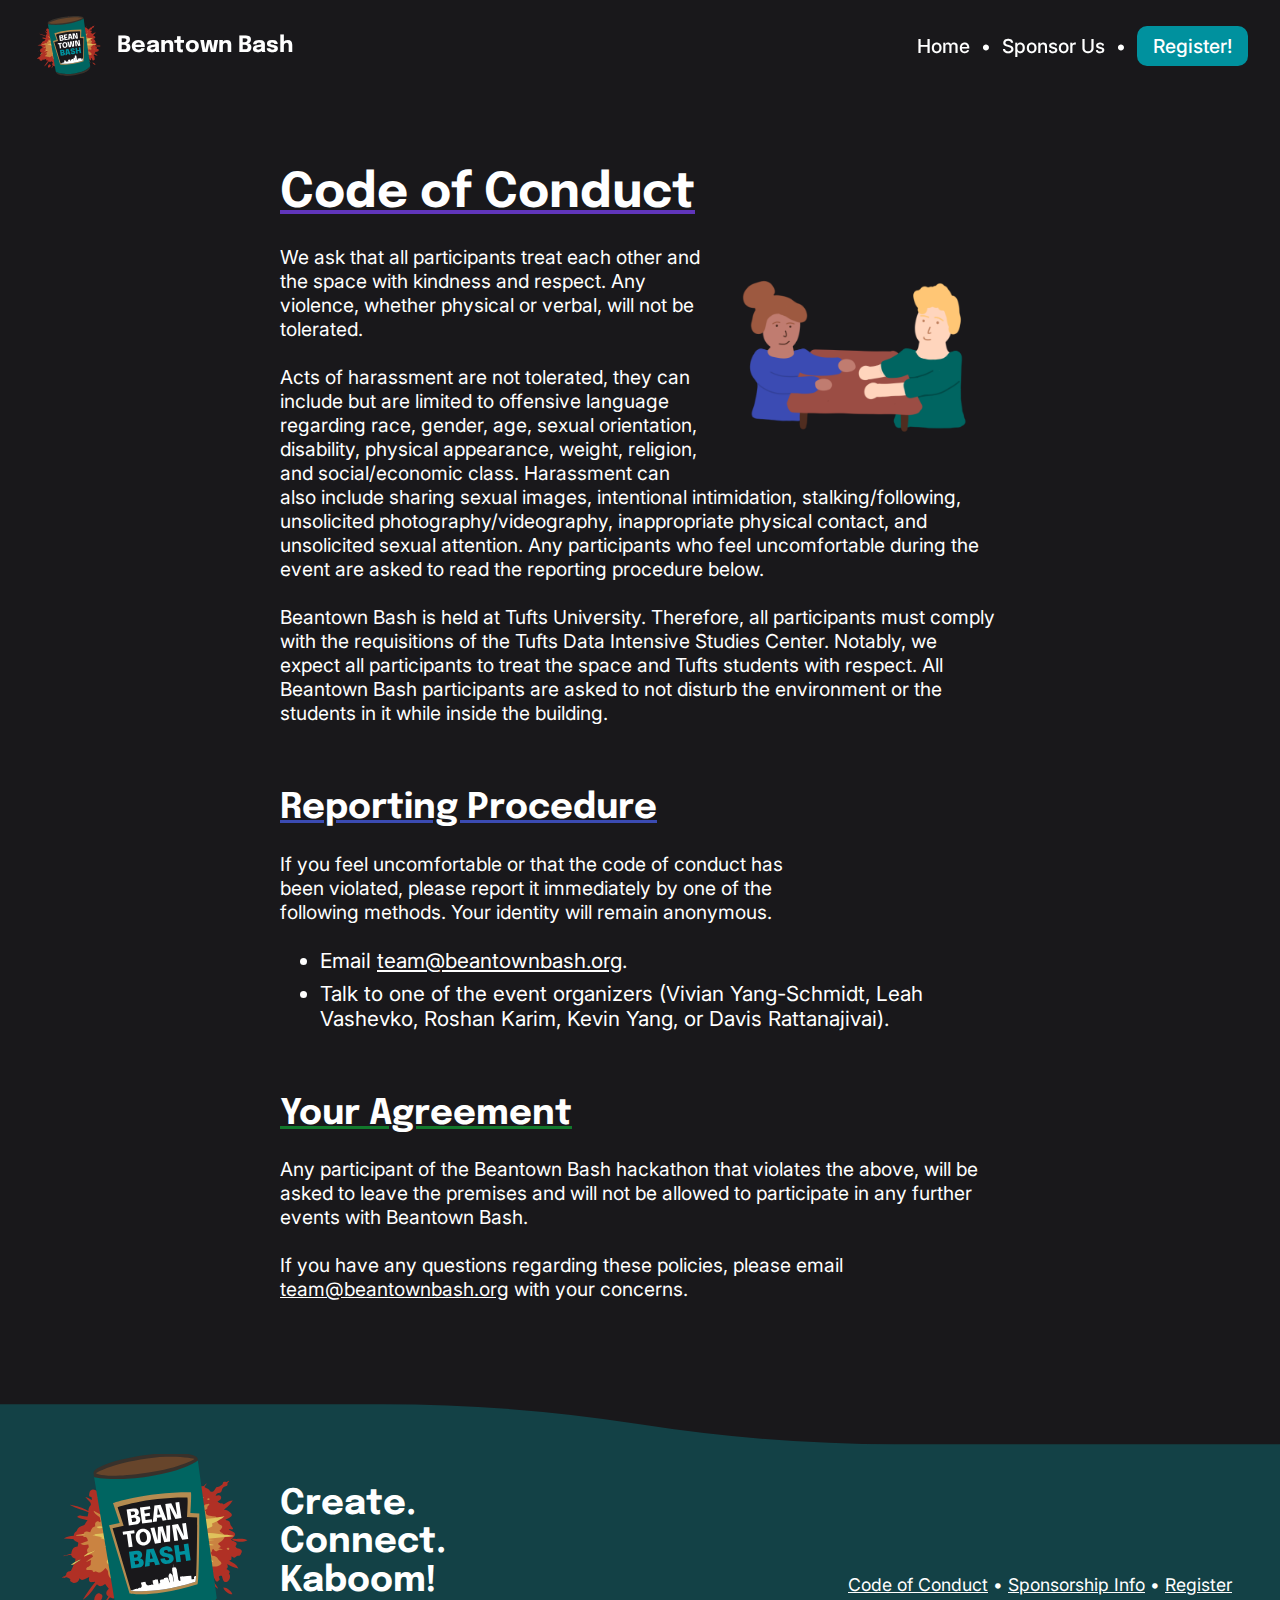
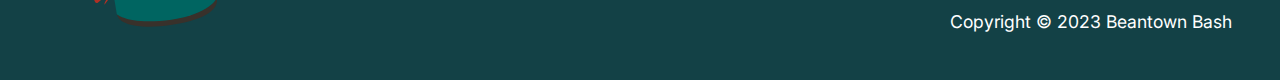
==== conduct.html @ 8956c6c1 "Add code of conduct" ====
<!DOCTYPE html>
<html lang="en">
    <head>
        <meta charset="UTF-8" />
        <meta http-equiv="X-UA-Compatible" content="IE=edge" />
        <meta name="viewport" content="width=device-width, initial-scale=1.0" />
        <title>Beantown Bash | Boston Hackathon</title>

        <link rel="preconnect" href="https://fonts.googleapis.com" />
        <link rel="preconnect" href="https://fonts.gstatic.com" crossorigin />
        <link
            href="https://fonts.googleapis.com/css2?family=Inter:wght@400;500;700&family=Roboto+Mono:wght@400;700&family=Epilogue:wght@400;700;900"
            rel="stylesheet"
        />

        <link rel="stylesheet" href="assets/styles/common.css" />

        <link
            rel="apple-touch-icon"
            sizes="180x180"
            href="favicons/apple-touch-icon.png?v=1"
        />
        <link
            rel="icon"
            type="image/png"
            sizes="32x32"
            href="favicons/favicon-32x32.png?v=1"
        />
        <link
            rel="icon"
            type="image/png"
            sizes="16x16"
            href="favicons/favicon-16x16.png?v=1"
        />
        <link rel="manifest" href="favicons/site.webmanifest?v=1" />
        <link
            rel="mask-icon"
            href="favicons/safari-pinned-tab.svg?v=1"
            color="#00919e"
        />
        <link rel="shortcut icon" href="favicons/favicon.ico?v=1" />
        <meta name="msapplication-TileColor" content="#00919e" />
        <meta
            name="msapplication-config"
            content="favicons/browserconfig.xml?v=1"
        />
        <meta name="theme-color" content="#00919e" />
    </head>
    <body>
        <svg id="svgClips" xmlns="http://www.w3.org/2000/svg" version="1.1">
            <defs>
                <symbol
                    id="rocket-can"
                    width="538"
                    height="781"
                    viewBox="0 0 538 781"
                >
                    <g class="rocket-flame">
                        <path
                            d="M63.8793 516.066L114.864 497L317.173 547.048L338.79 600.273L360 643.171L344.908 700.765L303.713 634.432L327.777 719.831V765.509L308.199 739.294L291.884 707.915L282.095 728.569V756.771L264.148 773.453L247.017 781V756.771L241.715 736.513L220.097 756.771L196.848 736.513L180.533 691.232L166.257 719.831V744.457L136.482 707.915L95.2861 736.513L87.9442 707.915L42.2617 719.831L54.906 651.909L22.6835 663.825L42.2617 600.273L8 611.394V577.632L29.6176 540.692L63.8793 516.066Z"
                            fill="#B03025"
                        />
                        <path
                            d="M62.0499 628.544L71.3729 594.418V565.797L38.1831 588.914L52.354 560.659L75.475 536.441L94.4938 519.928L125.819 504.15L302.955 549.284L338.383 642.488H326.822V667.441L293.632 621.572L302.955 676.981L306.312 714.043L282.445 686.889L271.257 690.925L266.782 722.849L261.561 730.555L235.084 673.679L226.88 716.244L206.742 680.651V709.639L198.911 658.634L201.894 628.544L185.859 667.441V638.085L176.536 673.679L163.111 667.441L157.517 690.925H143.346L138.498 673.679V654.964L114.259 683.586L100.833 654.964L94.4938 661.936L75.475 667.441L84.0521 624.141V601.757L62.0499 628.544Z"
                            fill="#CA8341"
                        />
                        <path
                            d="M106.707 553.072L140.53 508.916L276.165 541.612L313.094 620.15L309.988 632.959L287.21 595.544L282.378 617.116L276.165 608.689L287.21 667.003L254.767 623.183L244.759 664.643L235.44 635.992L232.334 605.656L212.317 655.879V623.183L204.724 578.69L189.538 608.689V587.117L169.866 617.116L160.892 632.959L151.229 608.689L127.07 635.992L106.707 608.689V553.072Z"
                            fill="#DFC25B"
                        />
                    </g>
                    <g class="rocket-can">
                        <path
                            d="M221.972 544.128C100.952 511.97 78.2094 467.128 78.2094 467.128C70.0279 503.8 138.474 540.31 212.751 559.077C368.006 598.308 369.548 538.261 369.548 538.261C369.548 538.261 331.119 573.13 221.972 544.128V544.128Z"
                            fill="#38312B"
                        />
                        <path
                            d="M477.735 134.557C480.766 117.146 417.782 85.9522 334.645 64.2732C251.246 42.5246 181.733 38.8549 176.283 55.7171L173.085 67.9777C173.085 67.9777 271.709 142.495 310.91 152.148C351.065 162.036 475.963 141.346 475.963 141.346"
                            fill="#38312B"
                        />
                        <path
                            d="M469.221 132.22C469.221 132.22 421.001 97.8987 340.202 76.829C231.051 48.3674 183.396 58.0383 183.396 58.0383C183.396 58.0383 195.201 82.1633 323.005 115.137C422.12 140.713 469.221 132.22 469.221 132.22V132.22Z"
                            fill="#67452B"
                        />
                        <path
                            d="M78.1493 467.359C78.1493 467.359 99.9937 512.857 221.014 545.018C330.16 574.024 369.7 538.661 369.7 538.661L476.152 140.637C476.152 140.637 431.61 154.574 323.429 127.479C221.031 101.828 173.411 66.746 173.411 66.746L78.1493 467.359Z"
                            fill="#006561"
                        />
                        <path
                            d="M395.459 275.54L419.535 286.926C419.535 286.926 338.416 478.969 332.991 478.479C195.08 466.012 136.839 425.412 136.839 425.412L158.968 215.501L190.777 221.046L195.229 159.345C195.229 159.345 293.243 164.959 420.528 219.096C423.024 220.159 395.459 275.54 395.459 275.54V275.54Z"
                            fill="#B58C51"
                        />
                        <path
                            d="M381.905 282.105L408.996 295.274C408.996 295.274 335.026 469.642 330.152 469.242C206.352 458.808 143.906 419.398 143.906 419.398L165.238 227.58L198.457 233.335L202.955 176.228C202.955 176.228 290.965 180.637 404.877 229.69C407.113 230.652 381.905 282.105 381.905 282.105V282.105Z"
                            fill="#19181B"
                        />
                        <path
                            d="M219.808 266.331L203.877 262.123L210.054 258.208L198.684 301.257L187.498 298.302L198.868 255.254L202.369 261.725L186.406 257.509L188.647 249.025L222.049 257.847L219.808 266.331ZM232.869 311.126C229.936 310.352 227.296 309.105 224.949 307.387C222.628 305.654 220.741 303.508 219.287 300.951C217.834 298.393 216.924 295.475 216.557 292.196C216.217 288.901 216.562 285.306 217.591 281.41C218.62 277.513 220.093 274.227 222.01 271.551C223.927 268.875 226.136 266.792 228.636 265.301C231.157 263.816 233.852 262.903 236.721 262.562C239.61 262.227 242.543 262.453 245.517 263.239C248.492 264.024 251.142 265.273 253.469 266.986C255.816 268.704 257.72 270.831 259.178 273.368C260.637 275.905 261.529 278.807 261.854 282.075C262.199 285.348 261.857 288.933 260.828 292.83C259.799 296.726 258.313 300.02 256.37 302.711C254.453 305.387 252.22 307.475 249.673 308.976C247.146 310.483 244.435 311.414 241.54 311.769C238.671 312.11 235.781 311.895 232.869 311.126ZM235.201 302.297C236.961 302.761 238.74 302.727 240.539 302.194C242.344 301.64 244.021 300.38 245.571 298.414C247.143 296.453 248.426 293.588 249.422 289.817C250.423 286.025 250.72 282.91 250.31 280.471C249.907 278.012 249.052 276.116 247.745 274.785C246.444 273.433 244.924 272.527 243.185 272.068C241.446 271.609 239.667 271.643 237.847 272.171C236.053 272.683 234.374 273.909 232.808 275.849C231.269 277.773 229.999 280.631 228.997 284.422C227.996 288.214 227.684 291.347 228.061 293.822C228.464 296.282 229.314 298.198 230.61 299.571C231.932 300.929 233.462 301.837 235.201 302.297ZM263.494 318.375L269.137 270.284L280.669 273.33L273.429 318.814L271.883 318.305L290.724 275.986L304.55 279.637L300.006 325.733L298.41 325.412L314.574 282.285L326.106 285.331L307.266 329.936L290.109 325.404L295.097 285.141L296.228 285.439L280.682 322.915L263.494 318.375ZM330.375 336.04L319.44 333.152L331.682 286.804L348.933 291.36L351.826 337.806L349.667 337.706L361.062 294.563L371.966 297.443L359.724 343.791L342.347 339.202L339.413 292.913L341.729 293.054L330.375 336.04Z"
                            fill="white"
                        />
                        <path
                            d="M244.559 197.348C247.911 198.233 250.52 199.426 252.387 200.928C254.254 202.429 255.455 204.159 255.992 206.115C256.549 208.078 256.535 210.169 255.948 212.39C255.356 214.631 254.407 216.442 253.101 217.823C251.801 219.183 250.361 220.136 248.783 220.683C247.231 221.214 245.749 221.349 244.339 221.089C245.732 221.501 247.098 222.266 248.44 223.382C249.781 224.498 250.778 225.983 251.431 227.836C252.085 229.689 252.063 231.936 251.366 234.575C250.718 237.026 249.637 239.127 248.121 240.878C246.611 242.608 244.556 243.769 241.958 244.36C239.385 244.935 236.162 244.711 232.286 243.688L213.024 238.6L225.266 192.252L244.559 197.348ZM230.306 216.441L227.426 212.453L236.57 214.869C238.749 215.444 240.468 215.383 241.728 214.685C243.009 213.992 243.851 212.881 244.255 211.352C244.526 210.326 244.533 209.409 244.276 208.601C244.04 207.799 243.518 207.101 242.711 206.507C241.905 205.913 240.81 205.433 239.427 205.068L228.65 202.222L235.078 198.373L230.306 216.441ZM232.336 234.591C234.472 235.155 236.197 235.073 237.51 234.344C238.823 233.615 239.69 232.455 240.11 230.863C240.332 230.025 240.387 229.222 240.276 228.453C240.187 227.69 239.925 226.982 239.493 226.33C239.081 225.683 238.502 225.116 237.757 224.628C237.012 224.14 236.116 223.757 235.069 223.481L225.202 220.875L229.675 218.829L224.587 238.091L220.898 231.57L232.336 234.591ZM267.729 212.543L274.158 208.695L269.236 227.328L267.536 223.585L284.409 228.042L282.169 236.526L265.295 232.069L268.614 229.685L263.659 248.444L259.969 241.923L282.876 247.974L280.635 256.458L251.507 248.764L263.748 202.416L292.877 210.11L290.636 218.594L267.729 212.543ZM282.391 256.921L305.796 213.488L323.581 218.186L322.454 267.503L310.954 264.466L312.904 222.593L312.967 222.609L293.86 259.951L282.391 256.921ZM293.957 249.018L296.223 240.44L318.659 246.366L316.393 254.944L293.957 249.018ZM335.909 271.057L324.974 268.169L337.216 221.821L354.466 226.377L357.359 272.823L355.2 272.724L366.596 229.581L377.499 232.46L365.257 278.809L347.881 274.219L344.947 227.93L347.263 228.071L335.909 271.057Z"
                            fill="white"
                        />
                        <path
                            d="M204.133 316.561C207.771 317.521 210.572 318.812 212.535 320.433C214.498 322.053 215.758 323.898 216.313 325.967C216.874 328.014 216.857 330.166 216.26 332.423C215.653 334.725 214.677 336.6 213.332 338.05C211.994 339.479 210.521 340.484 208.913 341.068C207.328 341.657 205.838 341.838 204.444 341.611C205.792 342.013 207.148 342.782 208.513 343.916C209.9 345.056 210.927 346.581 211.594 348.493C212.283 350.41 212.266 352.738 211.543 355.477C210.883 357.975 209.768 360.154 208.199 362.014C206.635 363.851 204.477 365.098 201.725 365.755C199 366.395 195.534 366.159 191.326 365.048L170.124 359.448L182.93 310.96L204.133 316.561ZM189.667 336.582L186.248 331.952L195.715 334.452C197.687 334.973 199.209 334.894 200.279 334.216C201.377 333.521 202.096 332.527 202.438 331.234C202.675 330.336 202.691 329.519 202.487 328.785C202.304 328.057 201.85 327.422 201.126 326.879C200.408 326.314 199.392 325.858 198.077 325.511L186.966 322.576L194.529 318.173L189.667 336.582ZM191.343 354.467C193.315 354.988 194.864 354.893 195.99 354.182C197.143 353.455 197.896 352.424 198.249 351.087C198.423 350.429 198.481 349.765 198.424 349.093C198.367 348.422 198.172 347.784 197.839 347.181C197.528 346.583 197.049 346.046 196.401 345.57C195.775 345.1 194.969 344.734 193.982 344.474L183.66 341.748L188.92 339.409L183.78 358.87L179.377 351.307L191.343 354.467ZM209.491 369.846L233.573 324.336L254.645 329.902L253.047 381.35L239.471 377.764L242 335.037L242.066 335.055L223.068 373.431L209.491 369.846ZM222.045 362.26L224.675 352.299L248.607 358.62L245.976 368.581L222.045 362.26ZM275.316 388.146C271.722 387.197 268.651 385.776 266.103 383.884C263.561 381.97 261.758 379.653 260.695 376.934C259.653 374.221 259.578 371.177 260.469 367.802C260.545 367.517 260.62 367.232 260.695 366.947C260.77 366.662 260.846 366.377 260.921 366.093L274.169 369.592C274.105 369.833 274.041 370.074 273.978 370.315C273.914 370.556 273.85 370.797 273.787 371.038C273.381 372.572 273.514 373.979 274.184 375.257C274.876 376.542 276.198 377.442 278.148 377.957C280.033 378.455 281.585 378.572 282.803 378.308C284.049 378.027 284.84 377.251 285.176 375.98C285.425 375.038 285.141 374.025 284.326 372.942C283.532 371.865 282.365 370.737 280.824 369.556C279.306 368.381 277.582 367.188 275.651 365.974C273.563 364.649 271.651 363.101 269.915 361.33C268.201 359.564 266.956 357.535 266.178 355.243C265.406 352.929 265.405 350.315 266.174 347.4C266.967 344.398 268.477 342.054 270.704 340.368C272.937 338.66 275.607 337.607 278.713 337.208C281.841 336.815 285.125 337.073 288.566 337.982C292.138 338.926 295.179 340.327 297.689 342.185C300.221 344.05 302.022 346.284 303.093 348.887C304.163 351.491 304.276 354.393 303.431 357.592C303.356 357.877 303.283 358.151 303.214 358.414C303.144 358.677 303.072 358.951 302.997 359.236L289.749 355.737C289.778 355.627 289.821 355.463 289.879 355.244C289.943 355.003 289.989 354.828 290.018 354.718C290.395 353.293 290.307 351.981 289.757 350.781C289.229 349.586 287.989 348.731 286.039 348.216C284.11 347.707 282.527 347.664 281.29 348.087C280.075 348.516 279.291 349.4 278.938 350.736C278.689 351.679 278.907 352.627 279.593 353.582C280.284 354.515 281.316 355.491 282.688 356.509C284.082 357.534 285.661 358.655 287.426 359.871C290.091 361.677 292.365 363.496 294.249 365.33C296.138 367.142 297.45 369.141 298.185 371.328C298.943 373.521 298.936 376.075 298.166 378.989C297.362 382.036 295.857 384.405 293.652 386.096C291.452 387.766 288.762 388.767 285.579 389.098C282.419 389.436 278.998 389.118 275.316 388.146ZM354.78 356.35L341.974 404.837L328.693 401.33L334.615 378.911L339.738 383.745L312.947 376.669L319.737 375.192L313.868 397.414L300.587 393.906L313.394 345.419L326.674 348.927L320.718 371.477L315.56 366.774L342.351 373.85L335.552 375.36L341.5 352.843L354.78 356.35Z"
                            fill="#00919E"
                        />
                        <mask
                            id="mask0_359_3720"
                            style="mask-type: alpha"
                            maskUnits="userSpaceOnUse"
                            x="143"
                            y="176"
                            width="266"
                            height="294"
                        >
                            <path
                                d="M381.905 282.105L408.996 295.274C408.996 295.274 335.026 469.642 330.152 469.242C206.352 458.808 143.906 419.398 143.906 419.398L165.238 227.58L198.457 233.335L202.955 176.228C202.955 176.228 290.965 180.637 404.877 229.69C407.113 230.652 381.905 282.105 381.905 282.105Z"
                                fill="#1A191C"
                            />
                        </mask>
                        <g mask="url(#mask0_359_3720)">
                            <path
                                fill-rule="evenodd"
                                clip-rule="evenodd"
                                d="M140.765 447.879C141.424 438.033 142.018 428.182 142.554 418.31C142.601 418.314 142.646 418.322 142.697 418.324C143.038 418.356 143.384 418.376 143.725 418.427C144.057 418.471 144.382 418.543 144.712 418.61C144.826 418.633 144.93 418.689 145.044 418.723C145.156 418.757 145.299 418.702 145.381 418.833C145.826 418.894 146.22 419.116 146.646 419.244C146.886 419.317 147.161 419.367 147.361 419.564C147.533 419.731 147.716 419.884 147.896 420.05C149.603 419.618 151.289 419.797 152.927 420.591C153.171 420.352 153.442 420.139 153.788 420.097C154.187 420.052 154.587 419.972 154.991 419.942C155.325 419.913 155.658 419.872 155.996 419.851C156.335 419.833 156.684 419.789 157.011 419.831C157.811 419.921 158.618 419.942 159.414 420.16C159.874 420.285 160.334 420.458 160.814 420.519C160.934 420.655 161.124 420.605 161.26 420.696C161.78 421.026 162.298 421.351 162.809 421.687C162.833 421.701 162.849 421.733 162.873 421.75C163.185 421.937 163.467 422.166 163.829 422.297C163.99 422.172 164.122 422.018 164.298 421.94C164.886 421.675 165.48 421.423 166.135 421.294C166.998 421.117 167.884 421.091 168.775 421.158C169.245 421.197 169.735 421.191 170.183 421.414C170.838 421.46 171.429 421.769 172.058 421.931C172.193 421.962 172.326 422.047 172.442 422.131C173.095 422.601 173.748 423.078 174.394 423.549C174.587 423.688 174.78 423.827 175.002 423.995C175.106 422.927 175.206 421.913 175.307 420.865C175.787 420.93 176.248 420.994 176.725 421.061C176.756 420.737 176.784 420.433 176.818 420.122C177.467 420.213 178.11 420.301 178.763 420.395C179.14 416.695 179.509 413.01 179.865 409.3C180.402 409.248 180.925 409.191 181.458 409.134C181.481 408.926 181.501 408.748 181.518 408.557C184.537 408.992 187.547 409.434 190.583 409.902C190.543 410.279 190.502 410.644 190.461 411.018C191.491 411.176 192.486 411.335 193.519 411.496C193.223 414.084 192.918 416.653 192.611 419.237C192.878 419.281 193.112 419.318 193.359 419.357C193.33 419.599 193.3 419.827 193.277 420.057C193.25 420.278 193.214 420.502 193.201 420.719C193.431 420.761 193.62 420.792 193.828 420.822C193.872 421.019 193.954 421.215 193.968 421.416C193.994 421.825 194.123 422.231 194.123 422.641C194.123 422.759 194.227 422.92 194.333 423.003C194.607 423.211 194.91 423.399 195.205 423.594C195.509 423.802 195.818 423.992 196.111 424.212C196.712 424.653 197.334 425.069 197.959 425.477C198.061 425.542 198.132 425.561 198.248 425.536C198.665 425.473 199.078 425.435 199.503 425.42C199.723 425.412 199.952 425.491 200.129 425.431C200.347 425.36 200.523 425.463 200.716 425.463C200.915 425.464 201.106 425.448 201.302 425.478C201.884 425.568 202.463 425.672 203.038 425.844C203.462 425.97 203.86 426.149 204.281 426.275C204.406 426.454 204.554 426.352 204.682 426.317C205.069 426.203 205.463 426.179 205.866 426.263C206.073 426.303 206.282 426.332 206.479 426.368C206.7 426.408 206.917 426.474 207.132 426.484C207.354 426.491 207.503 426.636 207.697 426.675C207.904 426.714 208.105 426.797 208.305 426.855C208.697 426.973 209.062 427.139 209.44 427.274C209.41 427.486 209.386 427.669 209.354 427.856C209.328 428.005 209.388 428.085 209.541 428.154C209.74 428.247 209.931 428.359 210.119 428.466C210.252 428.535 210.371 428.633 210.508 428.67C210.75 428.735 211.005 428.768 211.252 428.816C211.496 428.856 211.742 428.91 212 428.944C212.468 425.813 212.918 422.724 213.364 419.646C213.656 419.65 213.927 419.658 214.221 419.666C214.228 419.613 214.236 419.557 214.242 419.501C214.368 418.625 214.505 417.757 214.618 416.888C214.647 416.642 214.775 416.549 215.029 416.478C215.351 416.392 215.686 416.487 216.003 416.414C216.481 416.567 216.974 416.498 217.45 416.599C217.806 416.674 218.156 416.718 218.502 416.873C218.79 416.997 219.129 416.993 219.449 417.067C219.764 417.144 220.077 417.251 220.395 417.335C220.636 417.399 220.885 417.408 221.106 417.551C221.17 417.597 221.278 417.583 221.385 417.593C221.438 417.272 221.48 416.98 221.526 416.671C222.273 416.818 223.004 416.949 223.726 417.108C224.255 417.22 224.793 417.25 225.3 417.498C225.491 417.587 225.702 417.656 225.914 417.705C226.127 417.754 226.317 417.868 226.513 417.941C226.706 418.013 226.916 418.039 227.088 418.128C227.552 418.381 228.078 418.455 228.554 418.676C228.758 418.774 228.985 418.855 229.213 418.898C229.446 418.943 229.64 419.059 229.861 419.168C229.043 424.125 228.212 429.083 227.361 434.033C227.837 434.131 228.294 434.223 228.77 434.322C228.882 433.663 228.994 433.03 229.108 432.378C229.351 432.43 229.579 432.479 229.824 432.532C229.872 432.249 229.917 431.984 229.967 431.704C230.194 431.595 230.433 431.496 230.644 431.375C230.896 431.227 231.199 431.163 231.466 431.148C231.781 431.126 232.052 430.971 232.375 431.025C232.512 431.048 232.655 430.964 232.797 430.952C233.123 430.912 233.127 430.917 233.167 430.673C233.523 428.67 233.873 426.668 234.226 424.666C234.242 424.541 234.266 424.417 234.287 424.28C235.06 424.444 235.797 424.603 236.565 424.764C236.663 424.216 236.755 423.687 236.852 423.152C239.869 423.799 242.849 424.447 245.831 425.14C246.121 425.206 246.413 425.329 246.687 425.47C246.916 425.582 247.162 425.649 247.418 425.748C247.608 424.744 247.794 423.768 247.977 422.797C248.987 422.965 249.958 423.256 250.957 423.398C251.945 423.541 252.919 423.849 253.903 424.061C254.876 424.273 255.827 424.603 256.82 424.679C257.078 424.7 257.327 424.795 257.585 424.855C258.279 425.021 258.97 425.19 259.715 425.37C259.409 425.652 259.128 425.889 258.874 426.146C258.69 426.331 258.493 426.516 258.484 426.805C258.476 426.959 258.43 427.108 258.394 427.276C258.754 427.363 259.078 427.441 259.437 427.528C259.334 428.045 259.23 428.541 259.121 429.057C259.483 429.145 259.81 429.223 260.166 429.313C259.358 433.183 258.546 437.035 257.725 440.889C257.786 440.903 257.815 440.91 257.846 440.919C258.168 440.996 258.168 440.996 258.357 440.718C258.519 440.476 258.683 440.238 258.887 439.936C259.03 440.394 259.151 440.783 259.296 441.267C259.347 441.032 259.378 440.894 259.41 440.757C259.656 439.619 259.91 438.48 260.139 437.333C260.366 436.198 260.704 435.092 260.769 433.923C261.54 430.301 262.302 426.68 263.05 423.05C263.08 422.927 263.102 422.805 263.135 422.649C263.304 422.689 263.457 422.727 263.62 422.769C263.71 422.336 263.793 421.928 263.865 421.587C264.158 421.448 264.395 421.329 264.647 421.207C264.764 420.666 264.877 420.12 264.996 419.541C265.416 419.642 265.823 419.746 266.227 419.845C266.295 419.634 266.314 419.449 266.434 419.276C266.54 419.129 266.555 418.919 266.656 418.748C266.916 418.314 267.258 417.931 267.724 417.683C268.289 417.383 268.938 417.261 269.677 417.405C269.715 417.221 269.758 417.026 269.797 416.847C269.936 416.874 270.047 416.894 270.191 416.922C270.285 416.467 270.378 416.025 270.466 415.594C270.715 415.658 270.914 415.707 271.134 415.763C271.083 416.002 271.035 416.226 270.987 416.447C270.947 416.667 270.889 416.888 270.857 417.121C271.071 417.178 271.242 417.22 271.428 417.269C271.389 417.461 271.349 417.644 271.311 417.824C271.878 418.079 272.4 418.4 272.793 418.817C273.194 419.242 273.512 419.734 273.641 420.296C273.769 420.853 273.692 421.377 273.565 421.916C273.865 421.993 274.129 422.063 274.42 422.139C274.377 422.317 274.335 422.484 274.303 422.65C274.264 422.819 274.226 422.991 274.19 423.157C274.155 423.322 274.125 423.486 274.087 423.669C274.39 423.744 274.656 423.814 274.935 423.89C274.825 424.39 274.715 424.88 274.61 425.369C274.955 425.532 275.101 425.755 274.952 426.068C274.948 426.079 274.945 426.095 274.946 426.109C273.671 431.807 272.374 437.491 271.058 443.176C271.03 443.298 271 443.416 270.977 443.518C271.366 443.736 271.744 443.867 272.161 443.939C272.195 443.789 272.227 443.648 272.264 443.512C274.834 432.49 277.329 421.441 279.745 410.37C279.792 410.157 279.877 409.977 280.054 409.803C280.505 409.371 280.891 408.888 281.319 408.43C281.449 408.295 281.534 408.164 281.518 407.961C281.483 407.578 281.457 407.192 281.396 406.812C281.372 406.674 281.363 406.547 281.476 406.469C281.855 406.212 282.107 405.859 282.399 405.538C282.576 405.347 282.774 405.215 283.038 405.152C283.156 405.124 283.262 405.089 283.38 405.056C283.598 404.995 283.81 404.932 284.049 404.861C284.205 404.144 284.368 403.397 284.535 402.65C284.738 402.706 284.923 402.755 285.119 402.807C285.031 403.217 284.937 403.61 284.859 404.007C284.785 404.393 284.649 404.762 284.632 405.195C285.709 405.087 286.74 404.993 287.774 404.892C288.42 402.001 289.06 399.118 289.694 396.236C289.892 396.286 290.096 396.338 290.287 396.396C289.649 399.292 289.005 402.184 288.359 405.056C288.677 405.253 288.942 405.447 289.235 405.595C289.525 405.75 289.738 406.012 290.104 406.109C290.231 405.564 290.35 405.042 290.466 404.52C290.676 404.576 290.852 404.625 291.063 404.681C290.932 405.249 290.807 405.806 290.688 406.322C291.816 406.964 292.902 407.592 294.014 408.237C293.629 408.496 293.255 408.747 292.874 408.997C292.803 409.3 292.732 409.617 292.653 409.968C292.851 410.024 293.036 410.076 293.226 410.129C292.926 410.419 292.659 410.699 292.467 411.068C292.735 411.144 292.959 411.204 293.183 411.268C293.4 411.337 293.631 411.374 293.835 411.474C291.347 422.063 288.787 432.606 286.155 443.122C286.141 443.194 286.134 443.268 286.1 443.328C286.041 443.442 286.078 443.555 286.127 443.656C286.364 444.192 286.443 444.765 286.693 445.296C286.743 445.405 286.754 445.563 286.71 445.704C286.584 446.112 286.492 446.531 286.384 446.96C286.557 447.011 286.693 447.047 286.854 447.097C286.733 447.574 286.613 448.044 286.495 448.509C286.635 448.479 286.753 448.463 286.863 448.436C287.544 448.238 288.242 448.387 288.939 448.498C289.169 448.533 289.367 448.682 289.579 448.757C289.953 448.891 290.296 449.075 290.682 449.264C291.722 445.275 292.751 441.295 293.761 437.318C296.689 438.168 299.584 439.027 302.485 439.9C302.45 440.078 302.413 440.239 302.377 440.411C310.214 442.778 318.003 445.258 325.788 447.861C324.736 451.348 323.681 454.817 322.621 458.284C322.619 458.298 322.626 458.31 322.629 458.326C322.633 458.339 322.648 458.349 322.656 458.362C322.831 458.362 323.005 458.352 323.183 458.353C323.375 458.354 323.564 458.345 323.755 458.373C323.935 458.4 324.114 458.441 324.291 458.47C324.684 458.551 325.062 458.719 325.444 458.843C325.599 458.892 325.716 459.01 325.845 459.062C326.342 459.262 326.726 459.599 327.168 459.893C327.312 459.826 327.461 459.751 327.611 459.694C327.95 459.556 328.315 459.653 328.666 459.672C328.861 459.857 329.168 459.906 329.314 460.16C329.354 460.228 329.43 460.289 329.496 460.35C329.553 460.402 329.53 460.527 329.67 460.532C330.44 458.101 331.207 455.676 331.968 453.248C332.317 453.265 332.652 453.344 332.98 453.373C333.303 453.398 333.637 453.448 333.964 453.48C334.297 453.512 334.633 453.698 334.987 453.819C335.079 453.522 335.161 453.265 335.241 453.012C336.315 453.331 338.402 454.082 338.773 454.282C338.648 454.673 338.518 455.067 338.384 455.474C339.564 455.888 340.713 456.301 341.895 456.722C341.845 456.87 341.806 457.006 341.758 457.139C340.987 459.494 340.213 461.841 339.433 464.192C339.402 464.289 339.349 464.383 339.344 464.48C339.337 464.558 339.361 464.695 339.411 464.715C339.711 464.846 339.861 465.118 340.09 465.302C340.184 465.376 340.258 465.411 340.377 465.398C340.608 465.357 340.846 465.381 341.081 465.382C341.758 465.384 342.312 465.601 342.669 466.221C342.921 466.124 343.078 465.901 343.374 465.901C340.434 474.603 337.453 483.263 334.415 491.922C270.742 468.625 205.556 454.034 140.765 447.879V447.879Z"
                                fill="white"
                            />
                            <path
                                d="M319.317 459.953L153.302 424.41L149.845 441.881L315.86 477.425L319.317 459.953Z"
                                fill="white"
                            />
                        </g>
                    </g>
                </symbol>
                <symbol
                    id="logo-can"
                    width="593"
                    height="516"
                    viewBox="0 0 593 516"
                >
                    <g
                        inkscape:groupmode="layer"
                        id="layer3"
                        inkscape:label="Flame"
                        style="display: inline"
                    >
                        <g
                            inkscape:groupmode="layer"
                            id="layer6"
                            inkscape:label="Red"
                            style="display: inline"
                        >
                            <path
                                style="
                                    display: inline;
                                    fill: #b03025;
                                    fill-opacity: 1;
                                "
                                d="m 41.8164,368.762 c 6.6265,-4.583 2.4629,-0.338 9.1021,-4.903 1.6923,-1.163 2.8557,-2.188 3.1109,-4.653 0.5948,-5.751 3.4074,-7.814 10.5527,-8.793 1.3662,-0.188 2.7586,-0.193 3.0467,-0.211 2.5482,-5.332 4.8894,-10.008 7.0075,-14.784 0.6945,-1.566 0.8128,-3.388 1.1955,-5.093 7.1782,-4.673 14.3564,-9.347 21.5347,-14.019 -2.0954,-0.147 -3.9364,0.281 -5.6076,1.07 -4.0065,1.89 -7.9335,3.949 -11.8927,5.939 0.5982,-3.181 1.1964,-6.36 1.7844,-9.493 -2.5212,-1.056 -5.9523,-1.76 -8.3678,-3.717 -2.2719,-1.841 -3.4725,-5.003 -5.4842,-8.108 -10.6727,1.33 -10.4378,2.534 -21.8996,3.962 -0.0651,-0.413 1.1913,-1.279 1.1262,-1.69 11.6054,-2.133 10.1919,-3.589 22.1328,-5.784 1.8478,-10.72 4.9283,-20.785 18.6164,-21.161 0.6565,-3.075 1.3822,-5.992 1.8765,-8.946 0.3979,-2.376 -0.2416,-4.11 -3.0129,-4.837 -4.5058,-1.183 -8.5081,-3.108 -10.8349,-7.7 -0.4706,-0.929 -3.0932,-0.981 -4.7424,-1.065 -8.0527,-0.408 -16.1113,-0.69 -24.1834,-1.442 9.0472,-5.794 19.3194,-6.825 29.5806,-8.214 0.2847,-5.294 2.5761,-9.192 6.6839,-12.076 0.8094,-0.569 1.7515,-1.359 2.0151,-2.233 2.8279,-9.386 10.5257,-12.965 18.8061,-15.628 3.306,-1.064 5.377,-2.33 6.647,-5.977 1.226,-3.522 4.203,-6.433 6.626,-9.923 -5.981,-1.33 -12.157,-2.511 -18.2169,-4.124 -3.3982,-0.904 -6.7448,-2.261 -9.8582,-3.9 -2.7012,-1.422 -2.6496,-3.807 0.1994,-4.679 3.023,-0.925 6.4566,-1.125 9.63,-0.814 6.1957,0.607 12.3337,1.79 18.3797,2.717 0.902,-4.341 1.764,-8.488 2.725,-13.108 -17.838,-6.841 -37.4204,-10.824 -54.6275,-20.812 0.0828,-0.346 0.1648,-0.692 0.2467,-1.038 4.6013,0.915 9.2381,1.684 13.7946,2.784 4.5658,1.102 9.1147,2.354 13.5555,3.876 4.5675,1.566 9.0447,3.428 13.4697,5.369 4.274,1.873 8.432,4.013 12.915,6.168 0.632,-6.66 1.969,-12.426 7.04,-17.103 1.231,-1.135 0.288,-6.468 -1.349,-8.514 -4.425,-5.529 -9.763,-10.329 -14.475,-15.808 7.307,1.227 12.9,6.071 19.866,9.076 -0.598,-3.174 -1.129,-5.992 -1.661,-8.819 -7.388,-1.989 -7.779,-2.619 -6.409,-10.332 0.066,-0.377 0.12,-0.757 0.173,-1.137 1.341,-9.67 10.133,-13.588 18.597,-8.297 0.622,0.39 1.494,1.145 1.924,0.963 4.314,-1.835 8.206,0.332 11.634,1.969 3.884,1.856 6.815,0.469 10.193,-0.539 2.413,-0.721 4.963,-0.988 8.162,-1.591 1.249,-4.248 4.611,-7.787 9.879,-9.481 -0.453,-3.5031 -5.216,-5.6821 -2.863,-10.2859 4.671,3.3618 6.064,10.0639 13.042,10.7989 1.028,-4.1217 2.078,-8.2381 3.058,-12.373 0.13,-0.55 0.076,-1.2825 -0.189,-1.7683 -3.672,-6.7397 -2.365,-10.5646 4.902,-13.5893 -5.114,-6.0089 -3.344,-12.4098 -0.704,-18.6147 0.663,-1.5563 2.745,-3.1523 4.434,-3.5105 5.569,-1.1812 12.64,2.4992 14.979,7.6167 0.834,1.8258 1.515,2.2871 3.602,2.1841 2.026,-0.0997 4.117,1.1034 6.474,1.8249 1.134,-0.9809 2.524,-2.4679 4.179,-3.5553 3.938,-2.587 8.114,-3.5494 12.46,-0.8947 2.429,1.4836 4.454,1.5664 6.795,-0.5441 1.618,-1.46 3.988,-2.0835 6.004,-3.0712 -2.075,-8.2825 4.59,-16.0065 13.061,-15.8772 1.003,-2.3624 1.635,-4.7171 2.901,-6.6553 2.735,-4.183 6.034,-4.8471 10.254,-2.168 3.43,2.1773 6.542,4.8784 10.051,6.9003 2.559,1.4735 5.537,2.217 8.818,3.4725 -0.154,-1.5158 -0.303,-2.6783 -0.383,-3.8443 -0.346,-5.0144 2.86,-8.8181 7.879,-8.7387 3.394,0.0532 6.807,0.7139 10.154,1.3848 3.005,0.6015 3.592,2.8743 2.985,5.5492 -0.336,1.4811 -1.04,2.8989 -1.216,4.3884 -0.088,0.7342 0.43,1.9424 1.042,2.2956 7.84,4.5168 8.348,5.2349 9.125,13.2733 5.727,3.7977 10.834,7.5677 16.341,10.6152 1.797,0.9927 5.15,0.9446 6.883,-0.1141 3.065,-1.8714 6.02,-2.266 9.409,-2.2153 1.448,0.0211 3.012,-0.991 4.349,-1.8173 1.98,-1.2243 3.805,-2.7012 5.72,-4.0885 -0.048,-0.1225 -0.07,-0.4359 -0.229,-0.5373 -1.486,-0.9514 -4.402,-2.3598 -4.278,-2.713 1.007,-2.8676 2.099,-6.0106 4.15,-8.1025 1.455,-1.4845 2.745,-2.3708 2.852,-4.69 0.167,-3.6618 5.915,-7.0523 10.513,-6.8183 10.408,0.5281 10.799,7.5778 8.566,14.2855 -0.353,1.0628 -0.877,2.0699 -1.319,3.0956 4.785,4.6047 5.348,6.1703 3.419,9.5085 -0.191,0.3303 -0.342,0.7975 -0.637,0.9361 -4.692,2.2077 -4.183,6.4955 -4.594,10.6186 -0.242,2.4308 -1.537,4.7576 -2.28,6.907 5.359,4.0589 10.983,8.3163 16.453,12.4588 2.247,-1.5799 4.641,-3.5426 7.296,-5.0491 2.469,-1.4016 4.758,-1.0155 6.646,1.5453 1.487,2.0185 3.446,3.688 5.253,5.5721 4.984,-8.639 8.835,-10.7259 15.08,-8.3687 7.506,2.833 9.162,5.464 7.868,12.0034 3.391,-0.3717 6.913,-0.7587 10.515,-1.1541 2.116,-2.3623 4.624,-5.1657 7.133,-7.9682 0.484,0.4014 0.968,0.8027 1.451,1.2048 -2.218,3.0205 -4.435,6.0402 -6.639,9.0413 6.082,4.029 14.143,5.534 17.036,13.018 5.414,3.417 9.093,0.734 12.289,-3.282 1.42,-1.784 3.01,-3.573 3.865,-5.633 1.172,-2.823 3.135,-3.639 5.892,-3.932 1.72,-0.184 3.442,-0.8715 5.032,-1.615 1.602,-0.7494 3.022,-1.8782 4.552,-2.7881 2.615,-1.5546 5.406,-2.3885 5.859,-6.5108 0.41,-3.7403 4.466,-5.0668 8.383,-4.1078 1.165,0.2855 2.637,-0.1023 3.812,-0.5737 2.039,-0.8204 3.958,-1.9467 5.927,-2.9445 0.245,0.2696 0.49,0.5382 0.736,0.8077 -0.525,0.872 -0.947,1.8309 -1.594,2.5998 -2.017,2.3978 -4.054,4.3571 -3.324,8.2884 0.575,3.0906 -2.641,4.6477 -5.575,5.115 -5.037,0.8018 -10.425,6.034 -11.037,10.951 -0.701,5.627 -4.432,8.823 -10.021,8.585 -3.59,-0.154 -9.099,5.496 -8.209,8.418 5.715,-2.922 12.722,-2.285 14.767,1.343 3.291,5.844 0.812,10.12 -9.705,16.02 3.991,1.966 6.675,5.553 11.498,5.17 1.314,-0.105 3.071,0.175 3.969,0.995 2.838,2.591 4.876,1.427 7.515,-0.467 8.498,-6.098 14.754,-8.536 22.572,-9.045 -2.79,3.783 -5.024,7.186 -7.645,10.26 -2.729,3.201 -5.69,6.238 -8.81,9.061 -3.087,2.794 -6.496,5.231 -9.888,7.923 9.092,-0.179 15.296,4.996 21.104,10.584 3.328,3.201 3.086,7.527 -0.619,10.331 -3.599,2.723 -7.798,4.663 -11.774,6.872 -1.135,0.631 -2.413,1.006 -3.625,1.498 0.018,0.371 0.034,0.742 0.051,1.113 0.969,0.237 1.928,0.52 2.906,0.705 7.101,1.343 10.372,4.994 11.056,12.064 0.122,1.258 0.794,2.567 1.525,3.641 1.778,2.621 3.927,5.003 5.569,7.7 1.511,2.484 0.691,4.239 -2.447,4.19 -2.025,-0.032 -4.044,-0.422 -6.071,-0.497 -1.008,-0.037 -2.029,0.272 -3.044,0.424 -0.018,0.379 -0.036,0.758 -0.054,1.137 2.183,0.822 4.435,1.497 6.531,2.499 2.851,1.366 5.776,2.713 8.322,4.55 4.317,3.114 4.869,7.389 1.67,11.628 -1.364,1.809 -3.238,3.222 -4.788,4.901 -0.777,0.841 -1.346,1.875 -2.008,2.822 -3.015,-0.146 -4.022,1.667 -2.031,3.506 1.961,1.812 4.982,2.479 7.537,3.648 1.511,0.886 3.075,1.694 4.522,2.673 3.918,2.65 4.468,5.921 1.706,9.735 -0.593,0.819 -1.246,1.596 -1.974,2.524 2.309,3.01 3.358,7.131 8.63,6.651 1.928,-0.176 4.118,1.199 6.008,2.205 4.386,2.334 5.474,5.992 3.339,10.567 -0.538,1.15 -1.303,2.204 -1.758,3.382 -1.605,4.157 -4.103,6.403 -8.972,5.29 -1.193,-0.273 -3.208,0.675 -4.068,1.709 -4.353,5.231 -7.038,5.607 -12.499,1.359 -0.716,-0.557 -1.621,-0.874 -2.1,-1.127 -0.169,2.908 -0.496,5.503 -0.43,8.086 0.112,4.414 -4.126,2.903 -6.343,4.944 10.427,6.005 22.02,10.587 27.192,23.315 -12.478,-1.689 -23.092,-7.085 -33.667,-13.252 2.637,5.34 3.49,10.198 -2.172,14.355 1.934,1.196 3.524,2.138 5.073,3.144 5.675,3.689 6.15,5.998 2.35,11.233 6.331,5.707 3.514,19.223 -4.869,23.358 -4.812,2.373 -8.953,1.579 -11.542,-3.439 -2.054,-3.983 -2.71,-8.685 -4.157,-13.648 -2.805,-0.195 -6.814,-1.091 -9.459,3.43 0.427,0.543 1.126,1.065 1.299,1.723 0.547,2.098 1.963,4.996 1.102,6.217 -1.694,2.405 -4.607,4.03 -7.222,5.645 -0.569,0.351 -2.285,-0.421 -2.97,-1.148 -1.373,-1.459 -2.808,-3.094 -3.482,-4.928 -1.359,-3.697 -2.87,-7.027 -6.214,-9.518 -1.444,-1.076 -1.957,-3.402 -2.906,-5.182 -5.207,2.3 -5.549,4.249 -1.507,10.294 5.736,8.573 11.517,17.117 17.196,25.727 0.899,1.362 1.371,3.006 2.04,4.521 -0.353,0.249 -0.706,0.499 -1.059,0.75 -5.618,-4.89 -11.274,-9.738 -16.837,-14.689 -2.48,-2.207 -4.729,-4.671 -7.179,-6.913 -0.713,-0.652 -1.756,-0.941 -2.807,-1.478 2.228,5.291 4.458,9.91 6.122,14.727 1.686,4.885 0.154,9.584 -2.207,13.923 -0.462,0.848 -2.013,1.628 -3.01,1.569 -4.421,-0.259 -8.83,-0.793 -13.233,-1.32 -1.466,-0.175 -2.9,-0.621 -4.664,-1.014 4.453,7.986 3.519,10.554 -6.429,17.966 1.034,0.958 2.003,1.864 2.982,2.758 5.433,4.951 6.637,10.852 2.233,16.616 -3.179,4.16 -7.216,8.003 -11.621,10.814 -7.041,4.492 -14.041,0.023 -15.974,-9.971 -4.493,1.243 -8.957,2.477 -14.047,3.885 2.124,6.837 4.352,13.492 6.243,20.242 1.89,6.739 3.443,13.573 4.473,20.62 -5.235,-3.282 -8.749,-7.855 -11.016,-12.994 -3.417,-7.741 -5.997,-15.852 -8.923,-23.81 -0.347,-0.946 -0.394,-2.099 -0.977,-2.845 -5.514,-7.053 -5.539,-7.033 -7.132,-14.661 -7.717,0 -15.447,0.022 -23.179,-0.009 -4.03,-0.016 -6.538,-2.145 -6.969,-6.586 -0.594,-6.121 -0.933,-12.299 3.965,-17.269 0.59,-0.599 0.484,-1.884 0.858,-3.545 -1.8,0.745 -2.795,1.241 -3.843,1.574 -3.547,1.129 -4.635,2.926 -3.881,7.022 0.712,3.871 0.267,8.393 -3.145,10.659 1.719,11.018 3.391,21.725 5.061,32.432 -0.44,0.097 -0.881,0.194 -1.321,0.291 -4.701,-7.256 -7.495,-15.362 -10.001,-23.571 -0.811,-2.656 -0.614,-5.786 -1.953,-8.069 -1.365,-2.327 -4.052,-3.879 -6.16,-5.771 -0.722,0.852 -1.859,1.601 -2.098,2.571 -1.321,5.342 -3.912,9.387 -10.029,10.543 1.123,1.749 2.459,3.198 3.032,4.904 0.567,1.689 1.185,4.296 0.343,5.343 -2.185,2.718 -1.465,5.483 -1.432,8.358 0.043,3.673 0.218,7.389 -0.26,11.008 -0.451,3.415 -0.61,6.139 1.604,9.419 6.084,9.012 -3.42,19.832 -10.4,20.75 -7.909,1.038 -12.978,-3.997 -11.628,-12.734 0.725,-4.691 -0.374,-7.319 -4.052,-10.136 -3.258,-2.497 -5.768,-6.085 -8.222,-9.472 -1.201,-1.656 -2.18,-2.322 -4.255,-2.212 -2.608,0.14 -5.249,-0.345 -8.084,-0.579 0.145,13.277 3.367,26.962 -2.321,40.128 -4.502,-3.739 -5.975,-8.872 -8.55,-29.778 -4.187,1.922 -8.207,4.02 -12.409,5.643 -7.096,2.739 -14.251,4.162 -21.047,-0.977 -4.547,-3.439 -5.758,-5.737 -5.789,-11.187 -2.623,-0.387 -5.295,-0.568 -7.857,-1.2 -6.477,-1.599 -9.308,-5.417 -8.391,-12.025 0.566,-4.081 2.047,-8.035 3.301,-12.739 -1.479,0.928 -2.452,1.577 -3.461,2.166 -5.798,3.371 -10.971,2.255 -14.26,-3.69 -2.872,-5.192 -5.081,-10.751 -7.556,-16.088 -0.293,0.665 -0.757,1.743 -1.24,2.814 -3.308,7.346 -8.519,9.589 -15.83,6.14 -3.172,-1.496 -4.54,-0.903 -6.329,1.858 -3.459,5.338 -7.329,10.415 -11.107,15.542 -0.676,0.918 -1.732,1.556 -3.022,2.064 2.222,-8.873 7.617,-16.092 12.444,-23.56 -8.506,-6.204 -8.558,-13.359 1.118,-22.639 -3.573,-4.784 -7.159,-9.587 -10.761,-14.41 -14.051,9.678 -18.351,6.833 -24.241,0.877 -12.962,16.342 -23.01,35.367 -42.108,46.02 10.666,-18.749 23.39,-36.031 36.941,-52.746 -0.201,-0.297 -0.403,-0.592 -0.605,-0.887 -2.689,0.356 -5.396,0.611 -8.064,1.09 -7.298,1.307 -10.95,-2.115 -10.051,-9.533 0.207,-1.71 0.45,-3.418 0.768,-5.819 -5.133,2.425 -9.597,4.542 -14.067,6.644 -7.806,3.671 -8.8731,3.506 -14.7773,-2.459 -0.5601,5.306 -3.2452,9.41 -7.6006,11.639 -2.9918,1.532 -6.8622,2.206 -10.2165,1.902 -2.7856,-0.253 -5.4816,-2.341 -8.0543,-3.889 -3.399,-2.045 -0.8373,-5.392 -1.4051,-7.58 -3.6922,-1.833 -7.0633,-3.702 -10.6093,-5.139 -0.9471,-0.385 -2.5752,0.296 -3.6398,0.916 -6.3654,3.709 -3.8485,-2.482 -10.1928,1.262"
                                id="path2"
                            />
                            <path
                                fill-rule="evenodd"
                                clip-rule="evenodd"
                                d="m 136.93,435.205 c 1.12,-9.282 4.46,-15.569 11.843,-18.992 1.413,-0.656 3.925,-0.541 5.15,0.324 2.708,1.911 6.932,2.277 7.332,6.902 0.491,5.671 -1.392,10.34 -5.447,14.08 -2.521,2.322 -5.345,4.352 -8.196,6.273 -2.732,1.841 -5.733,1.359 -7.481,-1.191 -1.707,-2.487 -2.469,-5.622 -3.201,-7.396 z"
                                fill="#b03025"
                                id="path4"
                                style="display: inline"
                            />
                            <path
                                fill-rule="evenodd"
                                clip-rule="evenodd"
                                d="m 545.92,254.226 c 6.564,0.133 13.174,0.804 19.682,0.265 8.438,-0.699 18.14,0.401 26.025,4.242 -9.718,4.901 -19.896,5.105 -30.225,3.788 -3.251,-0.414 -6.436,-1.326 -9.652,-2.009 -2.407,-1.667 -5.675,-2.533 -5.83,-6.286 z"
                                fill="#b03025"
                                id="path6"
                                style="display: inline"
                            />
                            <path
                                fill-rule="evenodd"
                                clip-rule="evenodd"
                                d="m 546.706,419.035 c -10.805,0.59 -25.275,-10.437 -26.69,-20.118 9.474,-0.701 23.559,9.813 26.69,20.118 z"
                                fill="#b03025"
                                id="path8"
                                style="display: inline"
                            />
                            <path
                                fill-rule="evenodd"
                                clip-rule="evenodd"
                                d="m 407.231,86.0568 c 3.659,-9.5152 7.381,-18.9467 19.094,-23.0723 -3.712,10.6279 -10.011,17.9802 -19.094,23.0723 z"
                                fill="#b03025"
                                id="path10"
                                style="display: inline"
                            />
                            <path
                                fill-rule="evenodd"
                                clip-rule="evenodd"
                                d="m 315.896,2.42151 c 3.764,8.62809 7.576,16.56579 2.159,25.38399 -5.939,-6.6916 -6.883,-16.8759 -2.159,-25.38399 z"
                                fill="#b03025"
                                id="path12"
                                style="display: inline"
                            />
                            <path
                                fill-rule="evenodd"
                                clip-rule="evenodd"
                                d="m 355.181,63.7084 c -5.653,-8.5317 -8.357,-17.7689 -6.858,-28.532 5.572,6.5192 7.121,12.5551 6.858,28.532 z"
                                fill="#b03025"
                                id="path14"
                                style="display: inline"
                            />
                        </g>
                        <g
                            inkscape:groupmode="layer"
                            id="layer5"
                            inkscape:label="Orange"
                            style="display: inline"
                        >
                            <path
                                style="
                                    display: inline;
                                    fill: #ca8341;
                                    fill-opacity: 1;
                                "
                                d="m 290.56445,62.707031 c -2.561,5.9709 -2.62418,11.073866 -1.36718,16.259766 1.22,5.0246 2.51768,10.029731 3.67968,14.644531 -2.231,0.8837 -4.25345,1.685591 -6.68945,2.650391 -5.011,-8.7556 -16.9818,-12.561916 -17.5918,-25.103516 -1.84,3.4294 -3.196,6.578341 -3.875,9.869141 -1.676,8.1414 -0.80195,16.836756 -5.37695,24.347656 -0.117,0.194 -0.0235,0.50681 -0.0625,0.75781 -0.7,4.465 -1.40566,8.92549 -1.97266,12.52149 -2.355,0.893 -4.33667,1.74595 -6.38867,2.37695 -0.886,0.272 -1.93614,0.23798 -2.86914,0.084 -8.739,-1.444 -14.52369,2.44116 -16.42969,10.91016 -3.318,0 -6.9309,-0.87195 -9.7539,0.24805 -2.748,1.091 -5.60389,3.84645 -6.71289,6.56445 -1.019,2.504 0.22225,5.93014 0.53125,9.74414 -4.303,-4.569 -8.43835,-9.38189 -13.02735,-13.71289 -4.723,-4.46 -9.89028,-8.45148 -14.86328,-12.64648 -0.48,0.522 -0.95945,1.0444 -1.43945,1.5664 5.58,12.459 18.62356,17.67872 27.22656,25.76172 -2.196,2.074 -3.94222,3.84017 -5.82422,5.45117 -0.899,0.769 -2.32092,1.97785 -3.04492,1.71485 -2.457,-0.891 -5.33453,-1.83385 -6.89453,-3.71485 -2.252,-2.715 -4.44713,-2.46692 -7.07813,-1.54492 -1.047,0.368 -1.99715,1.0196 -2.78515,1.43359 -7.846,-5.33399 -15.48325,-10.52593 -24.03125,-16.33593 0.735,2.807 1.1619,4.43384 1.6289,6.21484 -2.181,-0.978 -4.08432,-1.83155 -5.98632,-2.68555 2.242,2.481 4.59682,4.87138 6.67382,7.48438 0.8622,1.08558 1.16763,2.61449 1.70704,3.95703 -4.3396,-3.54832 -8.67897,-7.09425 -13.01758,-10.64258 1.048,2.686 1.53104,5.82066 3.24804,7.97266 5.076,6.359 10.33919,12.63466 16.11719,18.34765 3.794,3.752 7.05406,7.46769 7.91406,12.92969 -2.502,2.505 -10.04989,3.3968 -13.71289,1.0918 -2.945,-1.853 -5.38332,-1.5462 -7.48632,0.8418 -1.519,1.723 -2.73218,1.672 -4.57618,0.625 -4.881,-2.773 -9.85936,-5.37768 -14.81836,-8.01368 -2.014,-1.071 -4.07707,-2.05264 -6.83007,-3.43164 2.368,6.828 6.7059,10.724 11.6289,14 4.264,2.839 9.24274,4.99574 8.17774,11.55274 -0.054,0.335 0.15261,0.76408 0.34961,1.08008 1.662,2.654 1.39479,5.17942 -0.53321,7.73242 -3.255,-1.889 -6.0347,-5.034 -10.5957,-2 -5.441,3.619 -4.29369,8.587 -3.80469,13.375 -9.637,2.39 -12.16023,10.41679 -14.61523,17.96679 -2.564,-0.43399 -4.73069,-0.50154 -6.67969,-1.18554 -7.024,-2.466 -11.81589,-0.0371 -13.46289,7.04687 2.071,0.34 4.1428,0.68139 6.2168,1.02539 0.037,0.347 0.0724,0.69397 0.10937,1.04297 -2.445,0.584 -4.88994,1.16991 -7.33594,1.75391 0.546,4.053 1.61089,4.78414 5.83789,4.36914 1.08201,-0.105 2.67705,-0.0856 3.24805,0.56641 2.985,3.412 5.06792,7.2756 4.41992,11.72461 -7.056,2.52599 -13.95782,4.99668 -21.794918,7.80468 8.494098,5.35 16.234358,3.83708 23.443358,2.20508 0.528,2.565 1.04224,4.68399 1.36524,6.83398 0.111,0.73701 -3.2e-4,1.76402 -0.44532,2.29102 -5.504,6.541 -5.86081,9.20045 -2.00781,16.31445 l 21.00781,-8.64843 c 0.217,0.465 0.43439,0.92853 0.65039,1.39453 l -18.0664,11.60742 h 8.61133 c 0.868,1.633 1.92101,3.61661 3.04101,5.72461 -4.537,3.343 -9.0152,6.46361 -13.2832,9.84961 -2.913,2.31 -5.5332,4.99086 -8.2832,7.50586 l 0.0312,0.0371 c 5.36701,-2.22 10.73313,-4.43844 16.07813,-6.64844 -0.523,2.637 -1.21614,5.18153 -1.49414,7.76953 -0.36,3.346 1.15431,7.28078 -3.42969,9.05078 -0.445,0.172 -0.47478,1.23824 -0.92578,1.61524 -0.926,0.772 -1.94597,1.49956 -3.04297,1.97656 -0.901,0.392 -2.37476,0.0476 -2.88476,0.64062 -1.357,1.581 -3.08349,3.41702 -3.27149,5.29102 -0.251,2.502 1.84494,3.38123 4.46094,3.36523 4.932,-0.029 9.86678,0.32839 14.80078,0.52539 -0.177,0.342 -0.3533,0.68435 -0.5293,1.02735 1.308,1.499 2.37696,3.72867 4.00196,4.26367 1.298,0.426 3.27317,-1.21091 5.70117,-2.25391 4.365,2.817 10.30208,5.47099 15.95508,2.08399 5.012,-3.003 8.96,-7.78463 13.5,-11.89063 1.234,1.705 2.62359,4.19639 4.55859,6.15039 1.986,2.004 2.53547,4.12432 2.60547,6.82032 0.065,2.503 0.80967,5.00361 1.38867,7.47461 1.628,6.938 7.37247,13.55553 16.23047,12.64453 3.897,-0.4 7.81166,-0.61744 11.47266,-0.89844 0.938,3.622 1.9275,7.43498 2.9375,11.33398 -4.75,1.938 -4.79408,1.93052 -5.58008,6.97852 -0.333,2.127 -0.31605,3.99069 -2.49805,5.67969 -1.184,0.916 -0.81558,4.23576 -0.51758,6.38476 0.074,0.532 2.99083,1.44741 3.92383,0.94141 3.179,-1.727 6.39178,-3.67703 8.92578,-6.20703 1.524,-1.522 2.45369,-2.17386 4.42969,-1.38086 4.111,1.649 6.36292,-0.59595 8.04492,-4.00196 2.088,-4.226 2.16635,-8.49371 0.40235,-13.01171 1.178,0.756 1.894,1.67598 2.625,2.58398 4.778,5.937 9.52806,6.32542 15.41406,1.35742 2.115,-1.787 4.3705,-3.40947 6.5625,-5.10547 4.382,5.849 4.90605,5.90458 10.74805,1.76758 1.94999,-1.381 4.00378,-2.61709 5.55078,-3.62109 0.582,4.164 0.44506,8.51642 1.91406,12.23242 1.51,3.819 4.5887,7.0183 7.0957,10.6543 -6.891,3.979 -14.01926,8.37033 -12.94726,18.48633 -4.652,2.131 -6.83374,5.70823 -6.42774,10.74023 0.414,5.138 2.809,6.77798 7.75,5.20898 3.369,-1.069 6.41875,-2.34104 10.21875,-0.62304 1.747,0.791 4.68503,-0.42899 6.83203,-1.33399 1.816,-0.767 3.30791,-2.34553 4.87891,-3.64453 11.578,-9.585 18.50789,-21.51344 18.71289,-36.89844 0.017,-1.257 0.88733,-2.5039 1.36133,-3.7539 0.849,1.041 1.9579,1.96253 2.5039,3.14453 2.485,5.384 4.81036,10.84339 7.19336,16.27539 0.453,-0.181 0.90538,-0.36197 1.35938,-0.54297 -1.147,-5.322 -2.05844,-10.71036 -3.52344,-15.94336 -1.036,-3.699 -1.17217,-7.04166 0.17383,-10.72266 0.721,-1.972 0.42058,-4.49701 0.0176,-6.66601 -0.907,-4.875 -0.18033,-6.77061 4.26367,-9.22461 0.289,0.22 0.62272,0.41759 0.88672,0.68359 4.459,4.508 8.43775,9.63739 16.09375,8.40039 2.4,-0.388 3.16181,2.49847 1.25781,4.60547 -2.881,3.19 -3.72155,6.80499 -2.81055,10.95899 0.612,2.782 2.36296,3.9827 5.00196,3.4707 8.306,-1.612 15.8552,-4.558 19.7832,-12.875 1.848,-3.912 3.42942,-7.94911 5.23242,-12.16211 0.469,0.668 0.72592,1.09752 1.04492,1.47852 4.37,5.224 8.60703,10.62864 16.58204,9.93164 0.73799,-0.065 2.14456,0.87247 2.22656,1.48047 0.127,0.949 -0.39539,2.1849 -1.02539,3.0039 -4.058,5.271 -4.65041,9.55811 -0.81641,14.66211 2.469,3.287 5.75706,6.06356 9.03906,8.60156 2.583,1.997 5.05666,3.0206 4.84766,7.4336 -0.303,6.413 2.30919,7.90539 8.74219,6.77539 0.125,-0.022 0.25809,-0.0349 0.37109,-0.0879 3.226,-1.534 4.39878,-0.0295 5.30078,3.02148 1.461,4.945 3.61256,5.76558 8.35156,3.64258 1.854,-0.831 3.6428,-1.85656 5.3418,-2.97656 7.314,-4.823 7.65775,-7.32094 3.09375,-12.46094 0,-3.977 0.99502,-7.29077 -0.20898,-9.25977 -2.454,-4.01499 -2.75217,-8.80026 -2.45117,-12.44726 0.65399,-7.942 -0.49283,-15.16727 -3.42383,-22.32227 -1.116,-2.729 -0.2165,-3.9432 1.5625,-4.1582 2.269,3.651 3.72875,7.32767 6.34375,9.76367 1.932,1.798 5.35967,2.68166 8.13867,2.72266 4.906,0.072 9.90184,-0.43997 14.71484,-1.41797 3.537,-0.717 3.81566,-3.44089 0.97266,-5.83789 -1.613,-1.359 -3.34681,-2.5758 -5.00781,-3.8418 6.456,-8.868 6.35107,-9.1319 -6.41993,-16.6289 7.478,-5.028 14.89675,-10.01547 22.46875,-15.10547 6.815,8.763 13.6998,16.69298 25.7168,19.45898 -2.658,-3.148 -4.73622,-5.50794 -6.69922,-7.96094 -2.007,-2.508 -3.8997,-5.10912 -6.3457,-8.32812 7.151,0 13.4223,-0.59189 19.5293,0.16211 6.364,0.785 10.7267,-2.4453 15.0957,-5.7793 2.686,-2.052 2.68891,-5.14887 0.37891,-7.79687 -1.161,-1.329 -2.72299,-2.30122 -3.95899,-3.57422 -1.351,-1.393 -2.90851,-2.7698 -3.72851,-4.4668 -3.156,-6.531 -11.93029,-11.28197 -18.23829,-10.04297 -1.54,-3.627 -3.03115,-7.13217 -3.91015,-9.20117 1.31,-1.957 3.44695,-3.71225 3.50195,-5.53125 0.107,-3.483 2.0755,-4.46166 4.5625,-5.47266 3.971,6.466 7.20449,8.43605 11.52149,4.99805 4.55,-3.623 9.14095,-3.09962 14.00195,-3.26562 0.317,-0.011 0.62814,-0.21213 1.99414,-0.70313 -4.835,-1.344 -8.7532,-2.43336 -13.2832,-3.69336 1.624,-0.565 2.59234,-0.86137 3.52734,-1.23437 4.162,-1.66 4.56627,-3.66407 1.19727,-6.66407 -1.668,-1.485 -3.58405,-2.69181 -5.87305,-4.38281 2.139,-2.08 3.70187,-4.4987 5.92187,-5.5957 6.72,-3.32 11.38599,-8.34319 14.33399,-15.11719 l -0.78906,-6.41211 c 0,0 -5.77065,-5.52056 -9.18164,-7.22656 -2.99901,-1.5 -4.68549,-3.16817 -5.02149,-6.32617 1.146,-0.939 2.2872,-1.75189 3.2832,-2.71289 6.926,-6.679 5.72627,-11.74271 -3.42773,-14.59571 -6.146,-1.917 -10.40011,-14.29779 -8.66211,-20.59179 -1.2,-0.971 -2.28909,-2.56569 -3.62109,-2.80469 -5.586,-1 -11.28438,-1.38078 -16.85938,-2.42578 -2.945,-0.552 -6.0268,-1.55299 -8.4668,-3.20899 -1.643,-1.115 -2.26865,-3.72762 -3.47265,-5.89062 3.162,-3.533 -2.40785,-4.47778 -2.83985,-7.80078 1.377,-0.493 2.95654,-0.82257 4.26954,-1.60157 1.253,-0.74399 3.24439,-2.06626 3.15039,-2.94726 -0.502,-4.736 1.41101,-8.00403 5.04101,-10.70703 0.643,-0.478 1.17911,-1.92241 0.91211,-2.56641 -0.275,-0.662 -1.6724,-1.3488 -2.44141,-1.2168 -2.021,0.34701 -4.08801,1.8888 -5.91601,1.5918 -4.026,-0.653 -5.28247,2.02499 -7.10547,4.45899 -0.866,1.156 -2.13236,2.4219 -3.44336,2.7539 -3.182,0.805 -6.49206,1.09158 -9.28906,1.51758 -3.02883,-2.2688 -8.66678,-6.10878 -12.08594,-8.61914 -0.0476,-0.64888 -0.14508,-1.30802 -0.008,-1.91602 1.468,-6.5 1.04786,-7.1327 -4.11914,-11.2207 -2.012,-1.592 -4.20097,-3.64075 -3.04297,-7.09375 0.332,-0.989 -0.45056,-2.99147 -1.35156,-3.60547 -1.359,-0.926 -3.27091,-1.04114 -5.37891,-1.61914 0.518,-2.422 0.58939,-5.05903 1.65039,-7.20703 1.79,-3.627 1.10489,-5.92042 -2.66211,-7.23242 -2.769,-0.964 -5.42365,-2.2535 -8.22265,-3.4375 0.742,-1.504 1.24914,-2.37955 1.61914,-3.31055 1.717,-4.328 -0.01,-6.95642 -4.58985,-6.41992 -1.804,0.2112 -3.46687,1.70525 -5.17187,2.65625 -1.025,0.571 -2.00872,1.22003 -3.01172,1.83203 -4.691,2.862 -12.24702,1.84905 -12.66602,8.37305 -3.493,1.473 -6.27445,2.15426 -8.43945,3.69726 -2.197,1.566 -3.84823,2.06403 -5.74023,0.33204 1.936,-15.063 3.84395,-29.894214 5.75195,-44.724614 -1.663,2.4477 -3.17709,5.049265 -3.62109,7.822265 -1.74901,10.8991 -3.17146,21.851109 -4.68946,32.787109 -0.267,1.922 0.4695,4.37647 -2.5625,4.73047 -2.939,0.342 -6.69086,-3.41695 -6.63086,-6.37695 0.082,-4.036 0.33221,-8.10957 -0.0918,-12.105472 -0.627,-5.9362 -2.33849,-11.595079 -6.39649,-16.955079 -3.498,8.639 -3.16261,16.863775 -1.47461,24.921871 -2.942,0 -5.67201,-0.46253 -8.16601,0.10547 -4.032,0.919 -1.28333,4.23785 -2.23633,6.71485 -2.249,-5.859 -4.4971,-11.71853 -6.7461,-17.578128 -0.457,0.1361 -0.91409,0.27025 -1.37109,0.40625 -1.996,5.637298 -1.35358,11.560828 -0.89258,17.298828 0.211,2.625 -0.26018,3.98789 -2.49218,5.33789 -1.739,-11.075 -2.03622,-22.540496 -10.19922,-31.591796 -0.924,2.0784 -2.57513,4.285378 -2.82813,6.642578 -0.714,6.6578 -0.83823,13.379268 -1.24023,20.072268 -0.055,0.918 -0.14516,1.99625 -0.66016,2.65625 -0.248,0.316 -2.04091,0.089 -2.25391,-0.33399 -2.322,-4.598 -4.85153,-9.15114 -6.51953,-13.99414 -1.017,-2.951898 -1.69998,-5.299888 -5.33398,-5.212888 -0.983,0.0237 -1.97055,-0.195181 -2.93555,-0.300781 -2.854,-11.4838 -5.88772,-22.65661 -12.76172,-33.28711 z"
                                id="path7680"
                            />
                            <path
                                fill-rule="evenodd"
                                clip-rule="evenodd"
                                d="m 529.326,283.442 c 2.049,-1.14 2.99,-2.08 3.968,-2.121 2.272,-0.095 4.726,0.614 4.278,3.407 -0.206,1.286 -2.546,3.326 -3.55,3.13 -1.452,-0.282 -2.572,-2.282 -4.696,-4.416 z"
                                fill="#ca8341"
                                id="path40"
                                style="display: inline"
                            />
                            <path
                                fill-rule="evenodd"
                                clip-rule="evenodd"
                                d="m 472.874,139.089 c -0.293,-2.56 -0.775,-5.146 2.709,-5.009 1.31,0.052 3.742,1.765 3.642,2.409 -0.539,3.492 -3.354,2.995 -6.351,2.6 z"
                                fill="#ca8341"
                                id="path42"
                                style="display: inline"
                            />
                            <path
                                fill-rule="evenodd"
                                clip-rule="evenodd"
                                d="m 156.931,138.073 c -1.394,-0.338 -2.788,-0.675 -4.182,-1.013 -2.089,-2.301 -4.177,-4.603 -6.265,-6.903 l 0.056,-0.067 c 3.463,2.661 6.927,5.322 10.391,7.983 z"
                                fill="#ca8341"
                                id="path46"
                                style="display: inline"
                            />
                        </g>
                        <g
                            inkscape:groupmode="layer"
                            id="layer4"
                            inkscape:label="Yellow"
                            style="display: inline"
                        >
                            <path
                                fill-rule="evenodd"
                                clip-rule="evenodd"
                                d="m 79.8661,323.314 c 3.9601,-1.99 7.8863,-4.049 11.8928,-5.939 1.6712,-0.789 3.5122,-1.216 5.6075,-1.07 -7.1782,4.672 -14.3564,9.346 -21.5346,14.019 -2.2905,0.528 -4.5819,1.057 -6.8732,1.585 -0.1732,-0.285 -0.3464,-0.57 -0.5196,-0.855 3.8096,-2.579 7.6184,-5.159 11.4271,-7.74 z"
                                fill="#dfc25b"
                                id="path16"
                                style="display: inline"
                            />
                            <path
                                style="
                                    display: inline;
                                    fill: #dfc25b;
                                    fill-opacity: 1;
                                "
                                d="m 414.178,391.027 c -2.171,-2.324 -4.252,-4.74 -6.531,-6.953 -6.112,-5.935 -12.397,-11.698 -18.434,-17.709 -2.517,-2.507 -4.464,-5.579 -6.905,-8.176 -1.26,-1.34 -3.093,-2.123 -4.55,-3.304 -0.912,-0.74 -1.788,-1.653 -2.344,-2.672 -0.565,-1.035 -0.718,-2.296 -1.262,-4.191 -1.155,1.287 -1.66,2.32 -2.44,2.609 -1.166,0.431 -3.474,0.784 -3.656,0.397 -1.94,-4.121 -8.409,-4.358 -8.515,-10.223 -0.019,-1.107 -2.95,-2.162 -5.292,-3.751 -0.342,4.367 -0.649,8.282 -1.002,12.782 -2.486,-1.506 -4.593,-2.78 -7.71,-4.666 0.722,8.556 1.366,16.177 2.009,23.799 -0.235,0.113 -0.471,0.226 -0.706,0.337 -1.721,-2.87 -3.409,-5.76 -5.172,-8.605 -1.946,-3.138 -3.763,-6.386 -6.013,-9.294 -1.498,-1.935 -3.666,-3.35 -5.516,-5.017 -1.791,-1.614 -3.685,-3.139 -5.303,-4.913 -1.955,-2.142 -2.422,-5.569 -6.096,-6.299 -0.831,-0.165 -1.185,-2.38 -1.911,-3.557 -0.471,-0.764 -1.217,-1.358 -1.838,-2.029 -0.641,0.788 -1.664,1.496 -1.849,2.38 -0.654,3.111 -0.907,6.305 -1.553,9.417 -0.248,1.201 -1.142,2.268 -1.981,3.845 -1.105,-1.814 -1.764,-2.893 -2.417,-3.965 -6.063,3.84 -6.081,10.545 -8.001,16.33 -0.911,2.742 -1.862,5.471 -2.795,8.207 -0.422,0.008 -0.845,0.017 -1.269,0.025 -2.236,-13.42 -4.474,-26.84 -6.769,-40.604 -2.046,-0.869 -3.233,0.227 -3.809,2.689 -1.068,4.57 -2.785,8.828 -7.045,11.375 -0.776,0.463 -2.068,0.066 -3.833,0.066 -0.797,1.482 -2.089,3.885 -3.335,6.202 -6.197,-0.973 -6.678,-1.921 -4.373,-8.445 -2.823,-1.223 -4.545,0.009 -5.785,2.438 -2.534,4.968 -5.06,9.941 -7.59,14.91 -0.403,-0.077 -0.806,-0.153 -1.208,-0.229 0,-4.903 0,-9.805 0,-15.287 -7.496,1.408 -14.716,0.08 -21.548,3.611 -6.892,3.562 -14.872,0.672 -18.821,-6.129 -0.642,-1.107 -1.09,-2.841 -0.686,-3.94 1.097,-2.996 -0.353,-3.048 -2.498,-2.784 -1.68,6.624 -9.382,10.539 -16.68,7.9 -3.062,-1.107 -5.563,-3.765 -8.32,-5.715 -0.754,-0.533 -1.439,-1.283 -2.278,-1.553 -6.315,-2.027 -8.231,-8.503 -4.102,-13.678 0.634,-0.793 0.949,-2.168 0.813,-3.196 -1.285,-9.752 4.102,-18.45 13.087,-21.146 0,-4.489 0,-8.918 0,-13.599 -1.257,-0.144 -2.233,-0.251 -3.208,-0.367 -6.176,-0.734 -12.346,-1.839 -19.159,0.511 2.29,-5.206 6.768,-5.925 10.163,-8.116 2.152,-1.39 4.009,-3.239 5.993,-4.891 2.52,-2.097 5.034,-4.201 8.121,-6.78 -7.48,0 -14.533,0.051 -21.582,-0.036 -1.787,-0.021 -4.271,1.045 -4.565,-2.429 -0.046,-0.55 -2.365,-1.009 -3.678,-1.327 -2.262,-0.548 -4.558,-0.954 -6.703,-2.296 2.603,0 5.206,0 7.81,0 0.017,-0.141 0.034,-0.282 0.052,-0.423 -2.671,-0.712 -5.341,-1.423 -8.011,-2.135 0.032,-0.18 0.064,-0.36 0.096,-0.54 1.505,-0.102 3.009,-0.204 5.188,-0.352 -9.86,-1.753 -19.04,-3.385 -28.219,-5.017 0.018,-0.286 0.036,-0.572 0.055,-0.858 2.289,0 4.578,0 7.895,0 -1.605,-1.238 -2.416,-1.863 -3.773,-2.909 14.881,-1.78 29.286,-3.503 43.69,-5.226 0.038,-0.152 0.077,-0.304 0.115,-0.457 -4.31,-1.139 -8.621,-2.279 -12.932,-3.418 0.037,-0.395 0.074,-0.79 0.111,-1.185 6.214,-0.747 12.428,-1.495 18.643,-2.242 0.035,-0.233 0.069,-0.466 0.104,-0.699 -2.966,-0.826 -5.932,-1.649 -8.898,-2.474 -0.06,-0.434 -0.119,-0.868 -0.179,-1.302 2.308,-0.493 4.827,-1.826 6.884,-1.313 5.177,1.292 7.627,-0.291 10.36,-4.977 3.251,-5.577 8.385,-10.055 12.907,-15.243 -0.035,-8.217 -7.185,-13.118 -11.952,-19.641 -4.176,-5.715 -8.997,-10.556 -13.938,-15.504 -3.246,-3.25 -4.95,-8.039 -7.343,-12.138 0.322,-0.267 0.643,-0.533 0.965,-0.8 11.681,7.368 23.363,14.737 34.255,21.607 2.649,-1.989 5.212,-3.312 6.866,-5.367 1.124,-1.397 1.18,-3.8 1.356,-5.786 0.833,-9.415 4.713,-17.009 13.335,-21.396 7.362,-3.746 15.337,-4.584 23.51,-3.551 0.884,0.112 1.765,0.269 2.653,0.34 0.489,0.038 0.989,-0.062 1.692,-0.116 -0.685,-7.295 6.195,-9.935 8.235,-15.147 -0.757,-1.107 -1.962,-2.547 -2.738,-4.189 -0.251,-0.531 0.536,-2.248 0.991,-2.306 3.102,-0.397 2.785,-2.605 3.072,-4.794 0.862,-6.595 1.937,-13.163 3.014,-20.3037 9.973,14.8807 16.835,30.9187 22.844,48.7077 0.908,-1.829 1.502,-2.567 1.627,-3.378 0.212,-1.379 0.023,-2.816 0.189,-4.207 0.487,-4.083 2.096,-4.946 5.752,-3.168 0,-4.775 0,-9.544 0,-14.314 0.367,-0.121 0.732,-0.241 1.098,-0.361 2.809,5.352 5.716,10.656 8.383,16.079 1.223,2.486 2.335,4.31 5.568,4.86 4.42,0.752 5.773,3.547 6.019,10.411 1.858,-2.288 3.105,-4.599 5.017,-6.001 3.239,-2.374 6.916,-4.148 10.374,-6.231 0.982,-0.592 2.296,-1.185 2.694,-2.107 3.813,-8.806 12.41,-12.155 21.459,-7.956 2.678,1.242 5.137,2.122 8.01,0.946 0.557,-0.229 1.262,-0.111 1.9,-0.13 5.75,-0.166 8.036,1.46 8.022,5.699 -0.017,4.825 -3.197,8.133 -7.965,8.076 -2.057,-0.024 -3.167,0.571 -4.544,2.397 -2.26,3.002 -5.498,5.264 -8.325,7.839 -0.286,-0.246 -0.572,-0.492 -0.859,-0.738 0.682,1.67 1.362,3.34 1.847,4.529 7.741,0.255 10.203,-7.294 16.767,-10.481 -0.233,3.076 -0.426,5.59 -0.613,8.057 2.665,0.76 5.357,1.527 8.46,2.412 5.229,-5.567 10.932,-11.639 16.636,-17.711 0.508,0.19 1.015,0.379 1.523,0.569 -1.328,8.027 -2.658,16.053 -4.086,24.681 0.97,-0.439 2.13,-0.646 2.821,-1.328 3.625,-3.574 5.984,-3.621 9.092,-0.093 3.132,-2.153 6.198,-4.372 9.403,-6.366 0.608,-0.378 2.001,0.525 2.632,0.155 1.609,-0.943 2.981,-2.288 4.471,-3.442 1.866,-1.446 3.754,-2.863 5.633,-4.292 l -0.038,-0.04 c -1.743,4.921 -3.488,9.843 -5.243,14.797 3.346,-2.878 6.616,-5.69 9.886,-8.503 0.758,0.208 1.516,0.416 2.274,0.625 -4.29,7.633 -3.58,15.248 0.128,22.756 1.571,-0.201 3.204,-0.411 4.837,-0.619 0.179,0.367 0.358,0.736 0.537,1.104 -1.738,1.58 -3.318,3.397 -5.248,4.688 -3.563,2.38 -8.265,3.515 -8.563,9.041 -0.039,0.729 -1.149,1.346 -1.545,2.126 -0.465,0.915 -0.691,1.949 -1.348,3.904 4.398,-0.863 7.895,-2.053 11.412,-2.113 4.489,-0.078 9.233,0.054 13.407,1.458 2.502,0.841 4.583,1.341 7.151,1.05 8.715,-0.988 17.469,-1.644 26.174,-2.7 4.352,-0.528 8.634,-1.649 12.947,-2.503 6.439,-0.997 12.879,-1.989 19.316,-2.993 1.228,-0.192 2.449,-0.432 3.673,-0.65 l -0.045,-0.05 c -2.248,2.085 -4.275,4.503 -6.794,6.178 -4.204,2.796 -8.725,5.116 -13.112,7.637 -5.731,2.565 -11.462,5.13 -17.095,7.652 2.82,8.296 0.874,8.966 -4.324,10.869 -3.461,1.267 -6.632,3.405 -10.143,4.439 -4.363,1.285 -3.793,4.879 -4.33,7.883 -0.272,1.52 5.357,5.493 7.26,5.272 9.048,-1.053 17.874,0.827 26.745,1.966 7.305,0.938 14.575,2.157 21.86,3.251 5.465,0.283 10.945,0.393 16.388,0.913 3.599,0.343 7.142,1.275 10.71,1.942 -0.026,0.436 -0.051,0.871 -0.076,1.307 -8.744,0.748 -17.488,1.497 -26.233,2.244 -13.939,1.406 -27.875,2.828 -41.816,4.21 -6.333,0.629 -12.675,1.18 -19.014,1.766 -0.076,0.436 -0.15,0.873 -0.226,1.309 1.654,0.247 3.307,0.693 4.962,0.706 8.783,0.071 17.565,0.034 26.456,0.669 -10.274,1.222 -20.547,2.445 -32.019,3.809 1.617,0.651 2.566,1.032 4.106,1.653 -2.429,1.001 -3.598,1.483 -4.766,1.963 -0.005,0.378 -0.011,0.755 -0.015,1.132 9.635,1.992 19.271,3.984 28.907,5.977 -0.078,0.445 -0.156,0.889 -0.234,1.334 -14.911,-0.063 -29.623,-5.382 -44.637,-2.759 -0.054,0.397 -0.108,0.793 -0.162,1.19 4.706,1.138 9.411,2.277 14.117,3.414 0.014,0.24 0.026,0.479 0.04,0.718 -0.737,0.155 -1.485,0.483 -2.208,0.435 -5.565,-0.376 -7.086,4.131 -9.135,7.777 -0.318,0.568 0.9,2.328 1.764,3.173 3.605,3.529 7.343,6.919 11.035,10.361 -0.12,0.113 -0.235,0.228 -0.35,0.344 -5.153,-2.188 -10.339,-4.303 -15.441,-6.602 -1.848,-0.832 -3.473,-1.682 -5.073,0.275 -0.076,0.093 -0.222,0.205 -0.321,0.194 -7.089,-0.8 -9.629,6.641 -15.378,8.258 0.17,3.051 0.33,5.922 0.462,8.298 3.225,1.124 6.226,1.8 8.86,3.179 3.77,1.973 7.123,3.947 11.889,3.165 4.183,-0.686 5.373,3.8 6.634,6.78 1.423,3.362 -0.555,7.845 -3.501,9.79 -4.132,2.728 -6.847,2.277 -11.632,-2.027 -1.777,1.114 -3.602,2.251 -5.418,3.4 -3.293,2.084 -6.552,2.439 -10.088,0.365 -0.938,-0.549 -2.63,-0.433 -3.725,0.005 -5.532,2.209 -11.003,4.573 -16.432,7.025 -0.853,0.384 -1.747,1.398 -1.989,2.293 -0.878,3.269 -1.652,6.588 -2.111,9.937 -0.169,1.233 0.442,2.708 1.048,3.891 3.308,6.456 6.938,12.756 10.033,19.309 2.267,4.803 3.882,9.914 5.788,14.888 z"
                                id="path26"
                            />
                            <path
                                fill-rule="evenodd"
                                clip-rule="evenodd"
                                d="m 118.304,296.742 c 7.003,-2.883 14.006,-5.766 21.009,-8.649 0.216,0.466 0.432,0.931 0.65,1.396 -6.022,3.869 -12.044,7.738 -18.066,11.607 -4.879,1.887 -9.758,3.777 -14.638,5.665 -0.262,-0.473 -0.523,-0.946 -0.785,-1.419 3.943,-2.867 7.887,-5.732 11.83,-8.6 z"
                                fill="#dfc25b"
                                id="path32"
                                style="display: inline"
                            />
                            <path
                                fill-rule="evenodd"
                                clip-rule="evenodd"
                                d="m 105.25,240.815 c 2.072,0.34 4.143,0.68 6.214,1.02 0.037,0.348 0.075,0.695 0.112,1.043 -2.445,0.585 -4.891,1.17 -7.336,1.755 -6.7469,0 -13.4934,0 -20.2399,0 -0.0498,-0.434 -0.0997,-0.867 -0.1495,-1.301 4.8759,-0.67 9.7458,-1.383 14.6285,-1.992 2.2439,-0.279 4.5129,-0.356 6.7709,-0.525 z"
                                fill="#dfc25b"
                                id="path34"
                                style="display: inline"
                            />
                            <path
                                fill-rule="evenodd"
                                clip-rule="evenodd"
                                d="m 159.565,140.082 c 2.243,2.481 4.599,4.872 6.675,7.485 0.881,1.108 1.176,2.681 1.736,4.043 l 0.031,-0.035 c -4.359,-3.565 -8.718,-7.13 -13.076,-10.695 v -0.004 c -0.196,-0.326 -0.392,-0.65 -0.588,-0.974 -0.532,-0.948 -1.064,-1.895 -1.596,-2.842 1.394,0.337 2.788,0.675 4.182,1.013 0,0 0.087,0.097 0.089,0.093 0.85,0.637 1.699,1.278 2.549,1.919 z"
                                fill="#dfc25b"
                                id="path36"
                                style="display: inline"
                            />
                            <path
                                fill-rule="evenodd"
                                clip-rule="evenodd"
                                d="m 227.854,126.258 c -4.913,-2.472 -7.733,-6.688 -10.328,-12.468 1.767,0.341 3.339,0.194 3.699,0.785 2.338,3.829 4.412,7.819 6.573,11.757 z"
                                fill="#dfc25b"
                                id="path38"
                                style="display: inline"
                            />
                            <path
                                fill-rule="evenodd"
                                clip-rule="evenodd"
                                d="m 461.225,131.059 c -2.742,3.576 -5.483,7.153 -8.223,10.729 -0.388,-0.308 -0.774,-0.616 -1.161,-0.925 1.94,-4.28 4.907,-7.699 9.172,-10.029 z"
                                fill="#dfc25b"
                                id="path44"
                                style="display: inline"
                            />
                            <path
                                fill-rule="evenodd"
                                clip-rule="evenodd"
                                d="m 471.633,307.755 c 8.524,3.585 14.783,8.608 19.323,15.93 -6.132,0.088 -16.472,-8.199 -19.323,-15.93 z"
                                fill="#dfc25b"
                                id="path66"
                                style="display: inline"
                            />
                            <path
                                fill-rule="evenodd"
                                clip-rule="evenodd"
                                d="m 143.867,219.551 c 5.985,-3.386 16.691,-2.646 19.878,1.375 -5.761,3.459 -15.711,3.33 -19.878,-1.375 z"
                                fill="#dfc25b"
                                id="path68"
                                style="display: inline"
                            />
                            <path
                                fill-rule="evenodd"
                                clip-rule="evenodd"
                                d="m 301.324,98.7902 c -5.113,-9.2431 -8.222,-17.9895 -9.449,-27.9423 4.688,4.2887 9.093,17.3752 9.449,27.9423 z"
                                fill="#dfc25b"
                                id="path70"
                                style="display: inline"
                            />
                            <path
                                fill-rule="evenodd"
                                clip-rule="evenodd"
                                d="m 189.693,368.769 c 4.701,-6.465 8.89,-12.226 13.582,-18.675 1.81,7.607 -4.939,16.65 -13.582,18.675 z"
                                fill="#dfc25b"
                                id="path72"
                                style="display: inline"
                            />
                            <path
                                fill-rule="evenodd"
                                clip-rule="evenodd"
                                d="m 292.165,408.508 c -2.308,-8.792 -1.213,-17.244 2.077,-25.475 0.392,0.037 0.784,0.075 1.177,0.113 -0.635,8.573 -1.27,17.147 -1.906,25.719 -0.449,-0.119 -0.9,-0.237 -1.348,-0.357 z"
                                fill="#dfc25b"
                                id="path74"
                                style="display: inline"
                            />
                            <path
                                fill-rule="evenodd"
                                clip-rule="evenodd"
                                d="m 328.126,117.104 c -4.187,-6.92 -5.093,-13.617 -2.032,-16.21 4.063,4.999 3.053,10.552 2.032,16.21 z"
                                fill="#dfc25b"
                                id="path76"
                                style="display: inline"
                            />
                            <path
                                fill-rule="evenodd"
                                clip-rule="evenodd"
                                d="m 262.986,363.418 c -1.303,4.041 -2.368,7.747 -3.755,11.327 -0.3,0.773 -1.764,1.093 -2.693,1.621 -0.362,-0.882 -0.987,-1.75 -1.041,-2.651 -0.245,-4.09 3.412,-9.618 7.489,-10.297 z"
                                fill="#dfc25b"
                                id="path78"
                                style="display: inline"
                            />
                            <path
                                fill-rule="evenodd"
                                clip-rule="evenodd"
                                d="m 438.849,366.602 c -2.027,-2.524 -4.029,-3.971 -4.304,-5.696 -0.213,-1.33 1.738,-3.007 2.727,-4.528 1.525,2.002 3.234,3.904 4.431,6.088 0.261,0.479 -1.307,1.96 -2.854,4.136 z"
                                fill="#dfc25b"
                                id="path80"
                                style="display: inline"
                            />
                            <path
                                fill-rule="evenodd"
                                clip-rule="evenodd"
                                d="m 243.604,367.799 c 0.19,5.85 -1.758,11.055 -5.016,13.718 -1.406,-4.24 1.254,-11.924 5.016,-13.718 z"
                                fill="#dfc25b"
                                id="path82"
                                style="display: inline"
                            />
                            <path
                                fill-rule="evenodd"
                                clip-rule="evenodd"
                                d="m 397.363,148.508 c -0.792,1.98 -1.317,4.122 -2.414,5.913 -7.274,11.854 -14.671,23.631 -22.021,35.438 -0.328,0.527 -0.592,1.094 -1.014,1.879 3.353,0.89 6.277,-3.687 9.52,-0.222 11.602,-9.9 23.703,-19.11 38.356,-26.623 -1.934,3.93 -3.37,6.849 -4.805,9.766 0.164,0.237 0.329,0.476 0.494,0.713 5.12,-2.802 10.24,-5.605 15.325,-8.388 2.686,3.113 3.142,6.72 0.076,9.587 -4.607,4.31 -9.983,7.785 -14.857,11.828 -2.726,2.263 -5.096,4.956 -7.626,7.455 0.277,0.393 0.554,0.785 0.831,1.178 4.882,-1.073 9.765,-2.146 15.569,-3.421 -4.385,6.098 -9.892,9.304 -15.518,12.148 -5.49,2.775 -11.275,4.966 -16.801,7.746 8.361,-1.524 16.701,-3.161 25.083,-4.548 13.816,-2.287 27.653,-4.442 41.5,-6.531 0.898,-0.136 1.953,0.767 2.905,2.07 7.251,-1.147 14.504,-2.293 21.757,-3.439 0.256,0.345 0.51,0.691 0.765,1.036 -2.489,2.378 -4.827,4.946 -7.507,7.087 -3.447,2.754 -7.242,5.066 -10.757,7.742 -7.835,5.965 -16.957,8.713 -26.383,10.636 -7.093,1.446 -14.245,2.602 -21.284,3.872 0.54,2.178 1.015,4.099 1.532,6.185 7.973,5.964 17.309,3.523 26.392,3.164 4.969,-0.197 10.001,-0.841 14.273,2.753 0.605,0.509 1.656,0.752 2.475,0.701 5.209,-0.328 10.406,-0.858 15.619,-1.136 1.881,-0.1 3.786,0.37 5.685,0.477 4.831,0.271 9.678,0.345 14.491,0.788 1.944,0.178 3.817,1.112 5.721,1.702 -0.089,0.451 -0.181,0.903 -0.271,1.355 -5.885,0.51 -11.766,1.068 -17.655,1.519 -7.498,0.573 -15.196,0.195 -22.454,1.815 -7.877,1.758 -15.653,1.09 -23.473,1.511 -1.058,0.058 -2.196,0.542 -3.104,1.127 -2.555,1.649 -5.011,3.454 -7.623,5.281 2.701,1.362 5.536,2.79 9.139,4.608 -7.426,3.735 -14.546,4.978 -22.249,5.069 7.79,2.923 15.323,5.752 22.858,8.58 -0.08,0.427 -0.159,0.854 -0.237,1.281 -12.053,0 -24.104,0 -36.157,0 7.044,2.341 15.192,2.434 19.071,11.209 -6.45,-1.141 -13.026,-1.822 -19.308,-3.568 -5.054,-1.404 -9.1,0.435 -12.923,1.624 2.525,6.297 5.011,12.34 7.363,18.435 0.856,2.219 1.39,4.56 1.458,7.263 -4.45,-3.82 -8.901,-7.643 -13.352,-11.463 -0.248,0.224 -0.497,0.447 -0.745,0.671 7.021,9.055 16.798,16.155 20.98,28.668 -12.208,-6.104 -22.098,-13.717 -31.355,-21.927 -1.193,1.603 -2.33,3.129 -4.009,5.386 2.457,4.821 5.474,10.395 8.175,16.118 4.507,9.554 8.811,19.204 13.201,28.814 l -0.236,0.197 c -5.596,-6.74 -11.518,-13.241 -16.694,-20.291 -5.07,-6.904 -10.563,-13.262 -17.438,-18.849 -0.6,4.679 -1.151,8.984 -1.703,13.289 -0.408,0.106 -0.815,0.211 -1.222,0.318 -2.789,-5.37 -5.606,-10.726 -8.352,-16.118 -1.148,-2.254 -1.081,-2.289 -4.153,-1.77 2.019,6.816 4.031,13.611 6.042,20.405 -0.328,0.242 -0.654,0.485 -0.982,0.727 -3.192,-3.777 -6.583,-7.408 -9.52,-11.374 -2.496,-3.37 -4.432,-7.152 -6.699,-10.699 -0.656,-1.027 -1.597,-1.872 -2.408,-2.8 -0.31,0.199 -0.62,0.397 -0.93,0.596 4.114,10.391 8.23,20.784 12.345,31.173 -11.565,-8.739 -18.476,-20.562 -24.303,-33.433 0,4.468 0,8.936 0,13.402 -0.38,0.082 -0.759,0.163 -1.141,0.244 -2.143,-8.937 -4.286,-17.876 -6.126,-25.547 -1.037,8.771 -2.241,18.963 -3.446,29.155 -0.363,-0.004 -0.726,-0.006 -1.089,-0.009 0,-9.1 0,-18.201 0,-27.302 -0.491,-0.058 -0.981,-0.118 -1.472,-0.177 -2.33,13.665 -4.66,27.33 -6.643,38.967 -1.992,-10.699 -1.634,-23.736 -0.937,-36.754 -7.408,9.821 -14.901,19.757 -22.394,29.692 -0.453,-0.158 -0.905,-0.315 -1.359,-0.473 1.338,-6.271 2.676,-12.542 4.013,-18.814 -0.18,-0.13 -0.361,-0.262 -0.541,-0.393 -5.39,7.812 -10.78,15.624 -16.743,24.268 -1.044,-10.027 1.143,-18.42 4.785,-26.42 2.211,-4.858 5.276,-9.32 7.713,-14.085 0.574,-1.121 0.53,-2.888 0.063,-4.081 -0.258,-0.657 -1.988,-0.737 -3.054,-1.077 -0.792,-2.263 -2.093,-3.665 -4.784,-3.234 -2.422,0.389 -4.52,-0.171 -5.982,-2.433 -0.294,-0.457 -1.269,-0.475 -2.736,-0.964 1.413,3.927 2.584,7.179 3.753,10.431 -4.16,2.177 -8.32,4.354 -12.868,6.735 0.276,-7.856 3.532,-13.957 8.024,-19.898 -2.27,0.502 -4.539,1.003 -7.759,1.713 1.067,-2 1.776,-3.33 2.599,-4.873 -0.959,-0.602 -1.961,-1.231 -3.372,-2.116 2.342,-1.99 4.422,-3.758 6.501,-5.525 0.351,-0.065 0.7,-0.129 0.15,-0.028 0.468,-0.362 0.182,-0.141 -0.104,0.079 -7.917,1.993 -15.834,3.986 -23.751,5.979 -2.041,0.443 -4.079,0.886 -6.119,1.329 -8.019,1.633 -16.038,3.266 -24.057,4.899 -0.072,-0.19 -0.145,-0.38 -0.217,-0.57 7.332,-5.08 14.663,-10.159 22.319,-15.462 -10.257,1.041 -19.87,8.107 -31.116,1.662 8.75,-6.938 18.401,-10.945 27.917,-15.191 1.004,0.539 1.962,1.367 3.024,1.534 1.085,0.17 2.517,0.005 3.317,-0.624 0.436,-0.342 0.226,-2.227 -0.32,-2.93 -0.863,-1.113 -2.253,-1.818 -3.324,-2.623 0.217,-1.593 0.429,-3.149 0.646,-4.737 -3.246,0.22 -6.029,0.409 -9.047,0.615 0.693,2.015 1.225,3.561 1.758,5.106 -12.638,1.312 -25.277,2.625 -37.915,3.938 -0.062,-0.155 -0.125,-0.312 -0.188,-0.467 2.168,-0.929 4.336,-1.859 7.627,-3.27 -8.677,-1.643 -16.359,-3.098 -24.937,-4.723 5.23,-0.493 9.713,-0.828 14.169,-1.38 1.841,-0.228 3.621,-0.931 5.431,-1.404 5.875,-1.536 11.703,-3.301 17.643,-4.513 3.836,-0.783 7.838,-0.754 11.886,-1.79 -5.849,-1.007 -11.699,-2.014 -17.548,-3.02 -0.036,-0.305 -0.072,-0.611 -0.108,-0.917 13.671,-2.514 27.343,-5.028 41.343,-7.603 -1.044,-0.781 -2.03,-1.455 -2.945,-2.214 -2.423,-2.005 -2.907,-4.803 -1.411,-7.181 0.78,-1.244 3.296,-1.916 5.034,-1.929 3.398,-0.025 6.801,0.596 10.547,0.231 -4.441,-3.66 -8.622,-7.713 -13.384,-10.893 -8.047,-5.373 -13.434,-12.922 -18.573,-20.786 l 0.154,-0.155 c 8.552,4.443 17.103,8.886 25.661,13.333 -0.962,-2.311 -2.017,-4.847 -3.072,-7.384 0.397,-0.277 0.793,-0.553 1.19,-0.83 4.964,4.634 9.928,9.268 14.907,13.915 2.223,-1.303 2.003,-2.477 0.495,-4.5 -2.6,-3.489 -4.66,-7.381 -6.947,-11.102 0.417,-0.29 0.833,-0.58 1.25,-0.869 2.667,3.157 5.335,6.314 8.242,9.753 0.832,-4.344 0.262,-7.535 -2.619,-10.567 -3.402,-3.58 -6.187,-7.747 -9.241,-11.661 l -0.032,0.031 c 1.801,0.499 3.601,0.999 5.403,1.499 0.1,0.131 0.2,0.263 0.301,0.394 -0.007,-0.08 0.016,-0.193 -0.028,-0.233 -0.078,-0.07 -0.195,-0.095 -0.298,-0.139 0.623,-3.292 2.14,-4.068 4.823,-2.344 2.757,1.77 5.439,3.655 8.154,5.489 0.29,0.221 0.58,0.443 0.869,0.664 0.045,0.092 0.076,0.197 0.142,0.272 0.034,0.039 0.129,0.024 0.196,0.033 -0.131,-0.085 -0.263,-0.17 -0.394,-0.254 -0.17,-0.343 -0.339,-0.686 -0.509,-1.028 -0.65,-1.988 -1.301,-3.976 -1.952,-5.965 0.275,-0.21 0.55,-0.419 0.824,-0.63 4.138,3.922 8.275,7.843 12.737,12.073 0.204,-2.087 0.392,-4.008 0.579,-5.93 1.451,-0.143 2.903,-0.286 5.519,-0.543 -2.05,-3.221 -3.6,-5.656 -5.149,-8.091 0.95,-2.494 1.901,-4.987 3.106,-8.154 1.549,2.057 2.431,3.226 3.312,4.396 0.068,0.349 0.136,0.697 0.032,0.158 0.318,0.41 0.116,0.151 -0.085,-0.109 0.01,-8.574 0.216,-17.155 -0.045,-25.721 -0.16,-5.316 -1.209,-10.601 -1.487,-15.919 -0.102,-1.943 0.871,-3.942 1.354,-5.914 0.562,-0.032 1.124,-0.062 1.686,-0.093 3.908,12.659 7.816,25.319 11.77,38.128 1.496,-2.849 2.878,-5.481 4.261,-8.114 0.375,0.018 0.751,0.036 1.127,0.054 1.868,5.079 3.736,10.159 5.6,15.237 -1.222,-0.671 -2.37,-1.576 -3.672,-1.962 -3.006,-0.89 -3.154,2.099 -4.436,3.546 1.029,0.763 2.01,1.606 3.1,2.271 1.647,1.004 3.37,1.885 5.062,2.818 -0.109,0.265 -0.219,0.529 -0.327,0.794 0.97,-0.229 1.94,-0.458 2.911,-0.687 0.745,0.639 1.491,1.278 2.236,1.918 0.355,-0.153 0.711,-0.306 1.067,-0.46 0,-6.04 0,-12.081 0,-18.122 0.398,-0.052 0.793,-0.105 1.19,-0.157 1.671,6.683 3.341,13.367 5.012,20.05 0.215,-0.036 0.43,-0.072 0.645,-0.108 -1.395,-11.453 -2.793,-22.906 -4.187,-34.359 0.349,-0.109 0.699,-0.219 1.049,-0.329 3.139,8.554 6.279,17.107 9.39,25.588 0.918,-3.263 1.85,-6.579 2.562,-9.113 1.813,0 2.924,0 4.731,0 0.539,0.689 1.598,2.042 2.822,3.608 0.735,-1.8 1.351,-3.309 2.329,-5.704 0.892,2.4 1.513,4.071 2.131,5.741 -0.851,0.842 -2.431,1.698 -2.415,2.521 0.058,3.016 1.418,5.215 4.682,4.657 0.803,2.665 1.517,5.032 2.231,7.397 0.33,0.121 0.66,0.241 0.991,0.361 0.629,-1.222 1.355,-2.405 1.858,-3.677 0.392,-0.984 0.153,-2.487 0.805,-3.047 2.082,-1.789 1.637,-3.758 0.992,-5.872 4.898,-3.012 5.775,-8.121 7.083,-13.119 0.778,-2.977 2.242,-5.776 4.25,-8.374 -0.901,7.915 -1.794,15.831 -2.711,23.744 -0.352,3.027 -0.919,6.039 -1.065,9.073 -0.061,1.261 0.718,2.564 1.007,3.499 5.685,-6.215 11.046,-12.075 16.407,-17.934 0.098,0.105 0.2,0.207 0.303,0.307 -1.692,5.731 -3.381,11.464 -5.081,17.192 -0.393,1.325 -0.833,2.635 -1.557,4.912 1.487,-1.207 2.186,-2.038 3.078,-2.461 12.704,-6.033 20.307,-18.015 30.943,-26.452 0.491,-0.389 1.038,-0.71 1.56,-1.063 z m -11.51,49.857 c -1.038,0.493 -2.074,0.988 -3.111,1.481 -4.089,2.475 -8.292,4.781 -12.236,7.47 -3.983,2.714 -7.707,5.808 -11.545,8.734 -0.298,-0.266 -0.595,-0.532 -0.893,-0.798 1.096,-1.777 2.193,-3.553 3.287,-5.331 0.107,-0.123 0.214,-0.245 0.32,-0.368 -0.125,0.104 -0.251,0.208 -0.377,0.312 -1.525,0.778 -3.05,1.556 -4.575,2.335 l -0.005,-0.006 c 0.192,-1.662 0.384,-3.324 0.62,-5.379 -2.767,1.134 -5.144,2.108 -7.52,3.081 l -0.002,-0.002 c 1.44,-2.387 2.88,-4.775 4.576,-7.588 -2.948,0.468 -5.38,0.856 -8.404,1.337 0.303,-1.639 0.551,-2.988 0.827,-4.486 -1.025,-0.181 -2.058,-0.365 -3.728,-0.662 1.905,-2.367 3.513,-4.365 5.121,-6.363 -0.616,-0.56 -1.231,-1.12 -1.847,-1.679 -3.688,4.097 -7.375,8.195 -10.987,12.208 -0.744,-5.373 -1.536,-11.107 -2.33,-16.838 -0.523,0.04 -1.046,0.081 -1.57,0.122 0.182,4.166 0.366,8.332 0.547,12.498 -0.354,0.024 -0.708,0.05 -1.062,0.075 -1.379,-8.534 -2.757,-17.068 -4.136,-25.601 -1.486,2.225 -2.128,4.5 -2.609,6.807 -0.496,2.378 -0.833,4.788 -1.356,7.867 -0.67,-1.614 -1.031,-2.482 -1.421,-3.419 -7.158,5.311 -5.278,11.095 -5.632,22.736 -9.604,-9.957 -13.395,-23.444 -21.207,-34.645 0.839,6.597 2.294,12.973 3.752,19.35 0.281,1.231 0.571,2.461 0.856,3.692 l -0.043,0.037 c -0.928,-0.979 -1.856,-1.959 -2.853,-3.01 -2.568,1.37 -1.83,2.794 -0.574,4.584 1.93,2.75 4.944,5.704 -0.16,8.437 -0.252,0.135 -0.139,0.951 -0.195,1.448 l -0.059,0.06 c -1.858,-0.148 -4.107,-2.611 -4.876,0.52 -3.539,-3.04 -6.995,-6.008 -10.451,-8.977 -0.099,-0.068 -0.199,-0.136 -0.299,-0.204 0.109,0.059 0.217,0.119 0.325,0.177 0.978,1.616 1.849,3.309 2.957,4.831 1.618,2.223 2.91,4.404 0.94,7.441 -4.091,-2.289 -8.216,-4.595 -12.34,-6.902 -0.043,-0.091 -0.069,-0.199 -0.136,-0.27 -0.041,-0.044 -0.141,-0.032 -0.215,-0.044 0.109,0.112 0.22,0.224 0.329,0.336 3.6,4.353 6.981,8.913 10.87,12.989 2.828,2.964 6.326,5.289 9.524,7.899 -2.648,0.204 -4.995,-0.51 -7.342,-0.51 -3.119,0 -6.25,0.476 -9.353,0.908 -1.405,0.196 -2.869,1.353 -4.111,1.103 -13.908,-2.804 -13.897,-2.855 -19.723,-1.287 11.586,3.532 23.519,7.171 35.454,10.81 0.02,0.167 0.041,0.334 0.061,0.501 -7.478,0.797 -14.955,1.594 -22.433,2.391 10.196,6.396 21.633,2.002 32.438,4.251 -5.946,1.118 -12.477,0.799 -16.686,6.571 1.438,0.566 2.584,1.017 4.189,1.649 -7.454,2.557 -14.445,4.955 -21.435,7.353 0.083,0.358 0.166,0.716 0.249,1.074 7.352,-0.934 14.704,-1.867 23.208,-2.948 -1.785,1.159 -2.572,1.669 -4.288,2.782 2.909,0 4.7,0 6.531,0 -0.589,1.924 -4.387,2.925 -1.334,4.657 -3.767,4.524 -7.483,8.986 -11.199,13.448 -0.093,0.04 -0.2,0.064 -0.273,0.127 -0.044,0.038 -0.036,0.136 -0.052,0.207 0.105,-0.115 0.209,-0.23 0.313,-0.345 3.71,-1.912 7.421,-3.823 11.131,-5.735 -1.135,2.159 -2.764,3.763 -3.897,5.662 -0.816,1.37 -0.865,3.175 -1.458,4.707 -0.438,1.13 -1.203,2.134 -1.946,3.407 3.766,1.065 4.745,-2.037 6.571,-3.641 1.656,-1.455 3.272,-2.955 4.906,-4.433 l 0.071,0.059 c -2.334,3.54 -4.667,7.081 -7.001,10.622 12.034,-5.287 18.006,-16.246 26.184,-25.331 -1.628,7.411 -3.256,14.821 -4.885,22.229 0.242,0.033 0.483,0.065 0.724,0.098 2.474,-4.103 4.947,-8.207 7.421,-12.311 2.34,-0.147 4.74,-0.225 4.259,-3.659 1.336,1.168 2.674,2.336 3.987,3.482 -0.383,-2.437 -0.795,-5.063 -1.383,-8.794 2.42,5.932 4.391,10.765 6.362,15.597 0.242,-0.133 0.483,-0.264 0.724,-0.397 0,-4.079 0,-8.158 0,-12.722 1.893,3.266 3.575,6.166 5.813,10.024 0,-2.659 0,-4.217 0,-5.773 0.392,-0.172 0.784,-0.345 1.176,-0.517 4.728,7.725 9.454,15.451 14.181,23.175 0.237,-0.124 0.473,-0.247 0.71,-0.371 -0.821,-2.826 -1.639,-5.653 -2.459,-8.48 0.26,-0.096 0.521,-0.193 0.782,-0.29 1.589,3.308 3.18,6.617 4.77,9.926 0.245,-0.106 0.491,-0.212 0.735,-0.317 -1.63,-8.728 -3.259,-17.456 -4.889,-26.184 0.37,-0.121 0.739,-0.242 1.109,-0.363 1.542,2.71 3.031,5.451 4.639,8.12 1.701,2.822 3.515,5.575 5.279,8.359 0.102,0.342 0.202,0.685 0.302,1.028 0.098,-0.07 0.285,-0.196 0.281,-0.203 -0.179,-0.286 -0.374,-0.561 -0.568,-0.838 -0.374,-2.273 -0.446,-4.653 -1.193,-6.797 -1.201,-3.45 -2.848,-6.746 -4.307,-10.107 2.923,1.016 4.223,4.405 7.728,3.164 0.125,0.337 0.25,0.675 0.374,1.012 0.099,-0.074 0.291,-0.2 0.282,-0.216 -0.166,-0.306 -0.357,-0.599 -0.542,-0.896 -0.663,-1.634 -1.324,-3.268 -1.993,-4.916 6.367,1.569 12.516,3.084 18.665,4.598 0.112,-0.335 0.225,-0.671 0.335,-1.007 -3.987,-2.695 -7.975,-5.391 -11.849,-8.01 0.341,-0.784 0.635,-1.458 0.928,-2.133 l 0.007,-0.006 c 5.664,0.287 11.328,0.572 16.992,0.859 0.055,-0.413 0.108,-0.827 0.161,-1.24 -6.767,-1.977 -13.534,-3.953 -20.302,-5.929 0.023,-0.175 0.046,-0.35 0.068,-0.524 5.618,0 11.237,0 16.854,0 0.041,-0.358 0.082,-0.716 0.124,-1.075 -4.398,-1.525 -8.796,-3.049 -12.767,-4.426 6.796,-2.429 13.683,-4.893 20.571,-7.356 -0.117,-0.246 -0.232,-0.492 -0.348,-0.739 -3.278,-0.376 -6.556,-0.753 -10.525,-1.209 3.827,-1.748 6.957,-3.099 10.018,-4.592 7.797,-3.801 17.082,-4.509 23.232,-11.349 -12.999,-0.9 -24.132,7.134 -37.026,8.248 2.325,-1.313 4.648,-2.624 6.971,-3.937 -0.076,-0.191 -0.151,-0.382 -0.228,-0.573 -2.088,0.519 -4.175,1.037 -6.775,1.682 0.85,-1.372 1.349,-2.178 2.125,-3.43 -2.465,-0.31 -4.497,-0.566 -6.53,-0.823 -0.263,-0.37 -0.526,-0.74 -0.788,-1.109 2.594,-1.913 5.191,-3.825 7.785,-5.737 -0.318,-0.295 -0.638,-0.59 -0.956,-0.884 -3.515,0.874 -7.03,1.748 -10.544,2.622 -0.261,-0.406 -0.521,-0.812 -0.781,-1.218 0.661,-0.343 1.391,-0.597 1.974,-1.04 4.334,-3.29 8.639,-6.616 12.953,-9.93 0.308,-0.081 0.616,-0.162 0.925,-0.242 -0.307,-0.168 -0.614,-0.335 -0.922,-0.504 0.803,-1.245 1.605,-2.49 2.405,-3.74 0.999,-0.542 1.997,-1.082 2.994,-1.624 0.108,-0.122 0.217,-0.243 0.324,-0.365 -0.12,0.11 -0.24,0.219 -0.361,0.328 z M 349.278,309.79 c -0.562,6.656 0.513,7.879 6.099,7.222 0.957,-0.111 1.998,-0.309 2.883,-0.056 2.165,0.616 4.258,1.471 6.152,2.148 -0.294,-1.998 -0.651,-3.476 -0.699,-4.966 -0.081,-2.464 -1.026,-3.531 -3.587,-2.859 -1.049,0.275 -2.871,0.715 -3.156,0.287 -2.012,-3.008 -4.718,-2.344 -7.692,-1.776 z m 50.807,-38.322 c 2.808,-0.883 5.074,-3.426 8.363,-1.91 0.585,0.271 1.916,-1.071 3.429,-1.988 -3.245,-2.349 -5.913,-4.282 -9.076,-6.572 -5.435,1.057 -6.374,3.604 -2.716,10.47 z m 19.272,-35.046 c -0.313,-0.619 -0.626,-1.238 -0.939,-1.857 -2.153,0.484 -4.831,0.375 -6.272,1.656 -0.968,0.861 -0.184,3.692 -0.184,5.641 0.581,0.218 1.162,0.435 1.743,0.653 1.885,-2.031 3.769,-4.062 5.652,-6.093 z m -23.153,-39.377 c 4.557,-1.54 5.474,-3.791 3.631,-8.41 -4.919,0.777 -5.865,2.864 -3.631,8.41 z m -40.42,-5.005 c 3.526,-0.841 5.632,-2.339 4.698,-6.185 -6.018,-0.512 -6.538,0.121 -4.698,6.185 z m 26.607,107.417 c 0.282,-0.256 0.565,-0.511 0.846,-0.767 -0.37,-0.438 -0.741,-0.875 -1.111,-1.313 -0.259,0.243 -0.515,0.484 -0.772,0.727 0.345,0.452 0.692,0.903 1.037,1.353 z m -106.379,11.996 c -0.063,-0.196 -0.125,-0.393 -0.189,-0.588 -0.083,0.075 -0.243,0.159 -0.236,0.224 0.024,0.202 0.111,0.396 0.174,0.593 0.083,-0.076 0.166,-0.152 0.251,-0.229 z m 78.201,-15.524 c -0.031,-0.11 -0.061,-0.221 -0.09,-0.33 -0.09,0.027 -0.255,0.051 -0.257,0.084 -0.007,0.108 0.046,0.22 0.077,0.33 0.089,-0.027 0.179,-0.055 0.27,-0.084 z m 33.396,-36.657 c -0.088,-0.033 -0.179,-0.066 -0.268,-0.099 -0.013,0.127 -0.026,0.253 -0.038,0.379 0.093,-0.018 0.203,-0.013 0.278,-0.062 0.04,-0.026 0.021,-0.142 0.028,-0.218 z m -7.469,-66.862 -0.112,0.211 0.18,0.017 z"
                                fill="#dfc25b"
                                id="path94"
                                style="display: none"
                            />
                        </g>
                        <path
                            fill-rule="evenodd"
                            clip-rule="evenodd"
                            d="m 404.568,116.685 c 2.503,0.885 4.153,1.497 5.824,2.052 2.866,0.952 3.9,3.82 2.259,6.486 -1.9,3.089 -3.854,6.147 -5.853,9.326 -2.004,-2.269 -3.715,-4.206 -5.605,-6.347 1.045,-3.566 2.214,-7.553 3.375,-11.517 z"
                            fill="#b03025"
                            id="path64"
                            style="display: inline"
                        />
                    </g>
                    <g
                        inkscape:groupmode="layer"
                        id="layer2"
                        inkscape:label="Can"
                        style="display: inline; opacity: 1"
                    >
                        <path
                            d="M 366.377,492.988 C 242.35,510.23 204.01,477.702 204.01,477.702 c 6.666,36.978 83.911,44.117 159.658,32.641 158.328,-23.986 136.486,-79.94 136.486,-79.94 0,0 -21.919,47.034 -133.777,62.585 z"
                            fill="#38312b"
                            id="path214"
                        />
                        <path
                            d="M 443.479,16.3139 C 439.528,-0.911114 369.377,-5.26612 284.334,6.95888 199.023,19.2209 133.518,42.7699 135.026,60.4269 l 1.802,12.542 c 0,0 119.792,30.4861 159.671,24.197 40.85,-6.442 147.977,-73.907 147.977,-73.907"
                            fill="#38312b"
                            id="path216"
                        />
                        <path
                            d="m 434.724,17.4578 c 0,0 -57.751,-12.95796 -140.403,-1.077 -111.653,16.051 -151.839,43.43 -151.839,43.43 0,0 20.23,17.667 150.828,-1.451 101.282,-14.823 141.414,-40.902 141.414,-40.902 z"
                            fill="#67452b"
                            id="path218"
                        />
                        <path
                            d="m 204.044,477.938 c 0,0 37.766,33.481 161.795,16.242 111.859,-15.547 134.61,-63.467 134.61,-63.467 L 444.375,22.5328 c 0,0 -35.663,30.106 -145.892,47.04 -104.339,16.026 -161.831,2.134 -161.831,2.134 z"
                            fill="#006561"
                            id="path220"
                        />
                        <path
                            d="m 422.251,178.163 26.607,1.168 c 0,0 -0.378,208.473 -5.569,210.123 -131.97,41.939 -201.392,27.075 -201.392,27.075 l -60.928,-202.09 31.473,-7.212 -19.801,-58.607 c 0,0 92.534,-32.799 230.852,-32.205 2.713,0.012 -1.242,61.748 -1.242,61.748 z"
                            fill="#b58c51"
                            id="path222"
                        />
                        <path
                            d="m 412.299,189.466 30.077,1.645 c 0,0 -0.635,189.408 -5.283,190.927 -118.173,38.346 -191.011,26.208 -191.011,26.208 l -54.652,-185.101 32.854,-7.564 -17.979,-54.39 c 0,0 82.844,-30.034 206.864,-28.946 2.434,0.021 -0.87,57.221 -0.87,57.221 z"
                            fill="#19181b"
                            id="path224"
                        />
                        <path
                            d="m 256.752,237.727 -16.317,2.293 4.178,-6.002 6.196,44.092 -11.457,1.61 -6.197,-44.092 5.735,4.609 -16.349,2.298 -1.222,-8.69 34.212,-4.808 z m 29.396,36.236 c -3.004,0.423 -5.921,0.296 -8.75,-0.378 -2.812,-0.699 -5.383,-1.946 -7.713,-3.74 -2.331,-1.795 -4.301,-4.133 -5.909,-7.014 -1.59,-2.905 -2.665,-6.353 -3.226,-10.344 -0.561,-3.991 -0.476,-7.591 0.254,-10.8 0.731,-3.21 1.96,-5.986 3.687,-8.33 1.749,-2.346 3.88,-4.232 6.392,-5.657 2.535,-1.428 5.325,-2.356 8.372,-2.785 3.046,-0.428 5.974,-0.303 8.782,0.374 2.83,0.675 5.409,1.899 7.737,3.672 2.327,1.773 4.274,4.103 5.839,6.99 1.587,2.884 2.661,6.321 3.222,10.312 0.561,3.991 0.467,7.603 -0.282,10.837 -0.731,3.21 -1.98,6 -3.747,8.371 -1.746,2.367 -3.884,4.276 -6.415,5.726 -2.513,1.425 -5.261,2.347 -8.243,2.766 z m -1.271,-9.043 c 1.802,-0.253 3.429,-0.974 4.881,-2.163 1.45,-1.21 2.508,-3.022 3.175,-5.435 0.689,-2.416 0.762,-5.555 0.219,-9.417 -0.546,-3.883 -1.48,-6.87 -2.802,-8.96 -1.325,-2.111 -2.847,-3.527 -4.568,-4.248 -1.723,-0.742 -3.475,-0.988 -5.256,-0.738 -1.781,0.25 -3.408,0.971 -4.882,2.163 -1.455,1.167 -2.528,2.948 -3.22,5.343 -0.673,2.37 -0.737,5.497 -0.191,9.38 0.545,3.884 1.472,6.893 2.778,9.029 1.325,2.111 2.851,3.548 4.577,4.312 1.745,0.74 3.508,0.984 5.289,0.734 z m 32.313,3.86 -13.43,-46.521 11.811,-1.66 10.948,44.737 -1.623,0.13 0.974,-46.314 14.161,-1.99 13.669,44.255 -1.595,0.323 -1.808,-46.021 11.812,-1.66 -0.087,48.421 -17.573,2.469 -11.002,-39.051 1.159,-0.163 0.188,40.571 z m 68.501,-9.627 -11.2,1.574 -6.671,-47.471 17.669,-2.483 20.661,41.698 -2.028,0.744 -6.21,-44.188 11.167,-1.569 6.672,47.47 -17.798,2.502 -20.639,-41.537 2.19,-0.767 z"
                            fill="#ffffff"
                            id="path226"
                        />
                        <path
                            d="m 252.843,164.542 c 3.433,-0.482 6.3,-0.393 8.603,0.268 2.303,0.661 4.081,1.79 5.333,3.386 1.274,1.593 2.071,3.527 2.391,5.801 0.323,2.296 0.149,4.333 -0.52,6.112 -0.671,1.757 -1.629,3.194 -2.873,4.309 -1.225,1.091 -2.538,1.79 -3.939,2.096 1.444,-0.159 3,0.016 4.669,0.526 1.668,0.509 3.163,1.491 4.483,2.947 1.321,1.455 2.171,3.535 2.551,6.238 0.353,2.51 0.17,4.866 -0.549,7.068 -0.722,2.18 -2.167,4.046 -4.333,5.597 -2.149,1.527 -5.208,2.57 -9.177,3.128 l -19.728,2.773 -6.672,-47.471 z m -5.743,23.125 -4.2,-2.561 9.366,-1.316 c 2.231,-0.314 3.793,-1.036 4.684,-2.168 0.912,-1.135 1.259,-2.485 1.038,-4.051 -0.147,-1.052 -0.496,-1.9 -1.046,-2.545 -0.529,-0.647 -1.28,-1.089 -2.254,-1.324 -0.974,-0.235 -2.169,-0.253 -3.585,-0.054 l -11.039,1.552 4.435,-6.039 z m 8.904,15.946 c 2.188,-0.308 3.746,-1.052 4.674,-2.233 0.928,-1.18 1.278,-2.586 1.049,-4.217 -0.121,-0.858 -0.381,-1.62 -0.781,-2.286 -0.379,-0.668 -0.894,-1.22 -1.545,-1.653 -0.631,-0.437 -1.384,-0.736 -2.26,-0.897 -0.876,-0.161 -1.85,-0.167 -2.923,-0.016 l -10.105,1.42 3.331,-3.618 2.773,19.728 -5.928,-4.582 z m 24.087,-34.039 4.435,-6.038 2.682,19.085 -3.018,-2.793 17.283,-2.428 1.221,8.689 -17.283,2.429 2.136,-3.484 2.701,19.214 -5.928,-4.582 23.462,-3.297 1.221,8.689 -29.834,4.193 -6.672,-47.471 29.834,-4.193 1.221,8.69 z m 30.71,35.232 4.749,-49.109 18.216,-2.56 18.069,45.902 -11.779,1.655 -14.426,-39.358 0.064,-0.009 -3.146,41.828 z m 7.601,-11.768 -1.235,-8.786 22.979,-3.23 1.235,8.787 z m 47.213,4.064 -11.199,1.574 -6.672,-47.471 17.669,-2.483 20.662,41.697 -2.029,0.745 -6.21,-44.188 11.167,-1.57 6.672,47.471 -17.798,2.501 -20.639,-41.536 2.19,-0.768 z"
                            fill="#ffffff"
                            id="path228"
                        />
                        <path
                            d="m 261.762,290.107 c 3.726,-0.524 6.808,-0.419 9.246,0.314 2.438,0.733 4.313,1.946 5.627,3.638 1.31,1.67 2.128,3.661 2.453,5.973 0.331,2.357 0.158,4.464 -0.519,6.322 -0.681,1.835 -1.649,3.333 -2.905,4.494 -1.234,1.157 -2.537,1.901 -3.909,2.232 1.398,-0.151 2.945,0.032 4.643,0.549 1.72,0.513 3.258,1.522 4.614,3.025 1.378,1.5 2.265,3.653 2.659,6.459 0.36,2.559 0.176,4.999 -0.55,7.322 -0.73,2.3 -2.236,4.285 -4.519,5.956 -2.264,1.646 -5.551,2.772 -9.86,3.378 l -21.717,3.052 -6.979,-49.662 z m -5.579,24.062 -4.946,-2.944 9.697,-1.363 c 2.02,-0.284 3.392,-0.946 4.115,-1.986 0.743,-1.066 1.021,-2.261 0.835,-3.585 -0.129,-0.92 -0.43,-1.679 -0.903,-2.276 -0.451,-0.601 -1.115,-1.011 -1.993,-1.231 -0.881,-0.242 -1.995,-0.269 -3.342,-0.08 l -11.38,1.6 5.267,-6.989 z m 8.475,15.839 c 2.02,-0.284 3.411,-0.972 4.173,-2.063 0.782,-1.117 1.076,-2.36 0.884,-3.729 -0.095,-0.674 -0.299,-1.309 -0.612,-1.906 -0.312,-0.597 -0.739,-1.109 -1.28,-1.536 -0.518,-0.431 -1.168,-0.74 -1.95,-0.928 -0.759,-0.191 -1.644,-0.215 -2.654,-0.073 l -10.572,1.485 3.943,-4.193 2.801,19.932 -6.989,-5.267 z m 22.688,7.146 4.569,-51.285 21.582,-3.033 18.461,48.048 -13.905,1.954 -14.223,-40.369 0.067,-0.01 -2.645,42.741 z m 8.634,-11.857 -1.433,-10.202 24.511,-3.445 1.433,10.202 z m 59.141,3.224 c -3.681,0.518 -7.063,0.398 -10.145,-0.359 -3.085,-0.78 -5.645,-2.217 -7.679,-4.311 -2.011,-2.098 -3.26,-4.875 -3.746,-8.332 -0.041,-0.292 -0.082,-0.584 -0.123,-0.876 -0.041,-0.291 -0.082,-0.583 -0.123,-0.875 l 13.569,-1.907 c 0.035,0.247 0.069,0.494 0.104,0.741 0.035,0.247 0.069,0.494 0.104,0.741 0.221,1.571 0.888,2.816 2.001,3.735 1.136,0.917 2.703,1.234 4.701,0.953 1.93,-0.271 3.406,-0.764 4.427,-1.48 1.04,-0.741 1.469,-1.763 1.286,-3.065 -0.136,-0.965 -0.789,-1.789 -1.961,-2.471 -1.149,-0.685 -2.663,-1.274 -4.54,-1.765 -1.855,-0.495 -3.907,-0.928 -6.157,-1.298 -2.438,-0.413 -4.801,-1.099 -7.087,-2.06 -2.264,-0.963 -4.199,-2.351 -5.804,-4.163 -1.608,-1.834 -2.622,-4.243 -3.042,-7.229 -0.432,-3.075 0.052,-5.821 1.452,-8.238 1.397,-2.439 3.45,-4.444 6.159,-6.015 2.731,-1.575 5.859,-2.609 9.383,-3.105 3.659,-0.514 7.005,-0.4 10.039,0.341 3.056,0.737 5.582,2.099 7.578,4.085 1.996,1.985 3.224,4.617 3.685,7.894 0.041,0.291 0.08,0.572 0.118,0.841 0.038,0.27 0.077,0.55 0.118,0.842 l -13.568,1.907 c -0.016,-0.112 -0.04,-0.28 -0.071,-0.505 -0.035,-0.247 -0.06,-0.426 -0.076,-0.539 -0.205,-1.459 -0.794,-2.635 -1.766,-3.528 -0.95,-0.897 -2.424,-1.205 -4.422,-0.924 -1.975,0.278 -3.451,0.851 -4.427,1.721 -0.954,0.867 -1.335,1.985 -1.143,3.354 0.136,0.965 0.705,1.755 1.707,2.369 0.998,0.592 2.328,1.092 3.987,1.5 1.682,0.405 3.572,0.826 5.671,1.263 3.156,0.632 5.958,1.429 8.404,2.39 2.444,0.938 4.429,2.273 5.954,4.004 1.547,1.728 2.531,4.085 2.95,7.07 0.439,3.12 -0.031,5.887 -1.408,8.301 -1.381,2.391 -3.474,4.357 -6.279,5.895 -2.782,1.536 -6.059,2.569 -9.83,3.098 z m 60.938,-60.099 6.98,49.662 -13.603,1.911 -3.227,-22.962 6.597,2.472 -27.441,3.856 5.688,-3.992 3.199,22.76 -13.603,1.912 -6.979,-49.662 13.602,-1.912 3.246,23.097 -6.577,-2.337 27.44,-3.856 -5.683,4.026 -3.241,-23.064 z"
                            fill="#00919e"
                            id="path230"
                        />
                        <mask
                            id="mask0_355_3130"
                            style="mask-type: alpha"
                            maskUnits="userSpaceOnUse"
                            x="191"
                            y="132"
                            width="252"
                            height="279"
                        >
                            <path
                                d="M412.299 189.466L442.376 191.111C442.376 191.111 441.741 380.519 437.093 382.038C318.92 420.384 246.082 408.246 246.082 408.246L191.43 223.145L224.284 215.581L206.305 161.191C206.305 161.191 289.149 131.157 413.169 132.245C415.603 132.266 412.299 189.466 412.299 189.466Z"
                                fill="#1A191C"
                                id="path232"
                            />
                        </mask>
                        <path
                            id="path235"
                            style="display: inline; fill: #ffffff"
                            d="m 372.11719,330.32617 c -0.198,0.02 -0.40542,0.053 -0.60742,0.084 0.532,2.902 1.05998,5.80765 1.58398,8.72265 -0.914,0.494 -1.8273,0.98105 -2.7793,1.49805 -0.152,-0.406 -0.17095,-0.79959 -0.25195,-1.18359 -0.082,-0.397 -0.14661,-0.79599 -0.22461,-1.20899 -0.201,0.029 -0.39161,0.055 -0.59961,0.082 0.135,0.754 0.2742,1.50652 0.4082,2.22852 -0.193,0.158 -0.36401,0.2965 -0.54101,0.4375 -0.095,0.076 -0.18035,0.1487 -0.27735,0.2207 -0.21899,0.16 -0.34945,0.35852 -0.43945,0.60352 -0.145,0.409 -0.24023,0.83279 -0.49023,1.21679 -0.074,0.116 -0.0174,0.22771 0.0586,0.34571 0.203,0.327 0.3776,0.67467 0.55859,1.01367 0.094,0.181 0.065,0.33476 -0.002,0.50976 -0.216,0.588 -0.38576,1.18091 -0.63476,1.75391 -0.096,0.229 -0.10346,0.42953 -0.0645,0.64453 2.063,11.142 4.04236,22.29222 5.94336,33.44922 0.019,0.14 0.0423,0.28455 0.0703,0.43555 -0.41299,0.096 -0.8109,0.12031 -1.2539,0.0703 -0.018,-0.103 -0.0366,-0.22366 -0.0586,-0.34766 -0.989,-5.75 -1.99634,-11.49323 -3.02734,-17.24023 -0.006,-0.013 -0.0107,-0.0271 -0.0117,-0.0391 0.017,-0.346 -0.20494,-0.49472 -0.58594,-0.51172 -0.092,-0.491 -0.18143,-0.98724 -0.27343,-1.49024 -0.287,0.038 -0.55819,0.077 -0.86719,0.125 -0.035,-0.183 -0.0715,-0.34572 -0.10352,-0.51171 -0.031,-0.167 -0.0628,-0.33977 -0.0918,-0.50977 -0.035,-0.166 -0.0598,-0.33758 -0.0899,-0.51758 -0.297,0.042 -0.56804,0.08 -0.87304,0.125 -0.093,-0.547 -0.2256,-1.05848 -0.5586,-1.52148 -0.338,-0.468 -0.82047,-0.79911 -1.35547,-1.03711 -0.523,-0.232 -1.129,-0.32385 -1.75,-0.33985 -0.036,-0.18 -0.0694,-0.36364 -0.10742,-0.55664 -0.191,0.028 -0.36498,0.054 -0.58398,0.084 -0.061,-0.227 -0.0936,-0.45388 -0.14258,-0.67188 -0.041,-0.222 -0.0839,-0.4475 -0.12891,-0.6875 -0.225,0.034 -0.42764,0.0665 -0.68164,0.10352 0.086,0.431 0.17272,0.87408 0.26172,1.33008 -0.143,0.029 -0.25358,0.055 -0.39258,0.084 0.033,0.181 0.0695,0.37555 0.10547,0.56055 -0.737,0.154 -1.28836,0.51767 -1.69336,1.01367 -0.334,0.409 -0.50026,0.89548 -0.57226,1.39648 -0.027,0.196 0.041,0.39432 0,0.57032 -0.044,0.206 0.0122,0.38546 0.0312,0.60546 -0.411,0.065 -0.82691,0.12827 -1.25391,0.19727 0.115,0.58 0.22322,1.12788 0.32422,1.67188 -0.185,0.21 -0.35822,0.41034 -0.57422,0.65234 0.066,0.342 0.14742,0.75059 0.23242,1.18359 -0.166,0.025 -0.32118,0.0511 -0.49218,0.0801 0.03,0.156 0.0562,0.27539 0.0762,0.40039 0.716,3.637 1.41637,7.2692 2.10937,10.90821 0.393,1.10199 0.50924,2.25271 0.74024,3.38671 0.233,1.146 0.44029,2.29641 0.65429,3.44141 0.024,0.138 0.0498,0.27667 0.0937,0.51367 -0.321,-0.39 -0.58357,-0.70236 -0.89257,-1.06836 -0.072,0.358 -0.13055,0.64078 -0.18555,0.92578 -0.067,0.33 -0.0675,0.32882 -0.39453,0.38282 -0.032,0.003 -0.061,0.009 -0.12305,0.0195 -0.736,-3.872 -1.48037,-7.73619 -2.23437,-11.61719 -0.363,0.055 -0.6955,0.10897 -1.0625,0.16797 -0.1,-0.517 -0.19579,-1.01425 -0.30079,-1.53125 -0.365,0.059 -0.69359,0.11187 -1.05859,0.17187 -0.032,-0.169 -0.0486,-0.32375 -0.10156,-0.46875 -0.104,-0.27 0.006,-0.51776 0.10547,-0.75976 0.134,-0.335 0.30161,-0.66202 0.47461,-1.04102 -0.757,0.122 -1.46107,0.23456 -2.16407,0.35157 -0.261,0.044 -0.52643,0.0508 -0.77343,0.13281 -0.944,0.314 -1.94874,0.37954 -2.92774,0.56054 -0.99,0.187 -2.00665,0.27925 -2.97265,0.53125 -0.976,0.255 -1.98447,0.36261 -2.98047,0.59961 0.207,0.966 0.4149,1.9375 0.6289,2.9375 -0.275,0.008 -0.52725,0.0414 -0.78125,0.0274 -0.308,-0.024 -0.62497,-0.0247 -0.91797,0.0273 -3.017,0.516 -6.01682,1.07253 -9.04882,1.64453 0.119,0.531 0.23932,1.05466 0.36132,1.59766 -0.771,0.149 -1.5111,0.2895 -2.2871,0.4375 0.034,0.134 0.0588,0.25791 0.0918,0.37891 0.451,1.982 0.90356,3.96326 1.35156,5.94726 0.058,0.241 0.0526,0.23739 -0.23242,0.40039 -0.126,0.066 -0.22633,0.20042 -0.36133,0.23242 -0.318,0.076 -0.50901,0.32185 -0.79101,0.46485 -0.241,0.116 -0.49492,0.29334 -0.66992,0.52734 -0.148,0.194 -0.3291,0.37741 -0.4961,0.56641 0.063,0.277 0.12446,0.53836 0.18946,0.81836 -0.246,0.045 -0.47671,0.0888 -0.72071,0.13476 0.148,0.645 0.29041,1.27283 0.44141,1.92383 -0.477,0.093 -0.93316,0.1853 -1.41016,0.2793 -1.133,-4.893 -2.28908,-9.78588 -3.45507,-14.67188 -0.246,-0.015 -0.46918,-0.047 -0.70118,0.002 -0.227,0.049 -0.46736,0.0618 -0.69336,0.0508 -0.524,-0.02 -1.03845,0.1155 -1.56445,0.0625 -0.192,-0.016 -0.39556,0.0428 -0.60156,0.0508 -0.209,0.008 -0.42953,-0.0233 -0.64453,0.0137 -0.214,0.038 -0.43549,0.0559 -0.64649,0.0469 -0.563,-0.031 -1.07056,0.149 -1.60156,0.25 -0.727,0.134 -1.45322,0.29618 -2.19922,0.45118 0.078,0.301 0.15352,0.58829 0.22852,0.90429 -0.102,0.032 -0.19644,0.0864 -0.27344,0.0684 -0.259,-0.046 -0.49128,0.0422 -0.73828,0.0762 -0.325,0.046 -0.65656,0.0682 -0.97656,0.11914 -0.323,0.056 -0.63622,0.19246 -0.94922,0.18946 -0.379,-0.009 -0.71722,0.0863 -1.07422,0.1543 -0.478,0.092 -0.90725,0.34662 -1.40625,0.39062 -0.265,0.19 -0.60905,0.23155 -0.87305,0.43555 -0.206,0.165 -0.28875,0.29911 -0.21875,0.53711 0.232,0.845 0.44106,1.69868 0.66406,2.55468 0.016,0.054 0.0309,0.11011 0.0449,0.16211 -0.274,0.106 -0.52688,0.2025 -0.79688,0.3125 0.781,3.011 1.56175,6.03261 2.34375,9.09961 -0.25,0.069 -0.49923,0.11388 -0.74023,0.17188 -0.246,0.051 -0.49319,0.12029 -0.74219,0.15429 -0.141,0.019 -0.2875,-0.0261 -0.4375,-0.0371 -0.214,-0.026 -0.4343,-0.0565 -0.6543,-0.0645 -0.168,-0.004 -0.25411,-0.0542 -0.28711,-0.20117 -0.043,-0.186 -0.0905,-0.36431 -0.14453,-0.57031 -0.402,0.022 -0.80198,0.01 -1.20898,0.0527 -0.207,0.025 -0.42486,0.0263 -0.63086,0.0703 -0.195,0.039 -0.38771,-0.038 -0.59571,0.041 -0.201,0.075 -0.42748,0.0994 -0.64648,0.14844 -0.195,0.043 -0.39947,0.0966 -0.60547,0.14062 -0.405,0.078 -0.75831,0.25282 -1.07031,0.50781 -0.104,0.082 -0.20172,0.23224 -0.38672,0.11524 -0.436,0.048 -0.8725,0.0379 -1.3125,0.0859 -0.596,0.064 -1.17019,0.19198 -1.74219,0.33398 -0.192,0.048 -0.36192,0.13689 -0.54492,0.21289 -0.178,0.075 -0.38169,0.0492 -0.55469,0.19922 -0.14,0.124 -0.38107,0.13942 -0.58007,0.23242 -0.38701,0.178 -0.75229,0.37375 -1.11329,0.59375 -0.097,0.067 -0.17006,0.0756 -0.28906,0.0566 -0.735,-0.135 -1.47031,-0.27717 -2.19531,-0.45117 -0.355,-0.09 -0.71222,-0.1428 -1.07422,-0.2168 -0.347,-0.066 -0.69925,-0.12298 -1.03125,-0.20898 -0.13,-0.035 -0.28798,-0.14295 -0.33398,-0.25195 -0.159,-0.379 -0.43615,-0.70136 -0.61915,-1.06836 -0.09,-0.18 -0.24237,-0.32819 -0.35937,-0.49219 -0.203,0.052 -0.39019,0.0955 -0.61719,0.14648 -0.073,-0.206 -0.12554,-0.42562 -0.18554,-0.64062 -0.068,-0.22 -0.12932,-0.44278 -0.19532,-0.67578 -0.244,0.059 -0.47333,0.11573 -0.73632,0.17773 -0.71801,-2.5 -1.43307,-4.98728 -2.16407,-7.48828 -1.014,0.252 -1.99095,0.49209 -3.00195,0.7461 -0.108,-0.36101 -0.21231,-0.71513 -0.32031,-1.07813 -2.981,0.746 -5.92691,1.50444 -8.87891,2.27344 0.059,0.182 0.10797,0.35368 0.16797,0.55469 -0.47,0.259 -0.9293,0.51548 -1.4043,0.77148 1.109,3.558 2.19721,7.0973 3.28321,10.6543 -0.638,0.166 -1.26639,0.33495 -1.9004,0.50195 0.089,0.301 0.1823,0.59134 0.2793,0.90234 -0.467,0.123 -0.91581,0.24314 -1.38281,0.36914 0.312,1.005 0.61364,1.97696 0.93164,3.00196 -0.27,-0.068 -0.50237,-0.11983 -0.73437,-0.17383 -0.777,-0.184 -1.56366,-0.37078 -2.34766,-0.55078 -0.139,-0.032 -0.29664,-0.0601 -0.43164,-0.0371 -0.644,0.095 -1.30769,0.039 -1.92969,0.25 -0.5,-0.032 -0.94848,0.16355 -1.39648,0.31055 -0.848,0.283 -1.65386,0.65048 -2.38086,1.14648 -0.554,0.374 -1.00436,0.83659 -1.44336,1.30859 -0.132,0.14 -0.19592,0.33177 -0.29492,0.50977 -0.385,0.019 -0.73375,-0.0808 -1.09375,-0.13281 -0.028,-0.006 -0.054,-0.0292 -0.082,-0.0332 -0.602,-0.112 -1.2055,-0.2105 -1.8125,-0.3125 -0.161,-0.031 -0.31646,0.0868 -0.48046,0.008 -0.466,0.13 -0.95669,0.14793 -1.42969,0.21093 -0.818,0.108 -1.5698,0.40291 -2.3418,0.62891 -0.318,0.089 -0.62273,0.26411 -0.92773,0.41211 -0.303,0.15 -0.59463,0.31665 -0.89063,0.47265 -0.362,0.18401 -0.69883,0.41438 -1.04883,0.60938 -0.303,0.173 -0.47051,0.47406 -0.60351,0.78906 -1.818,-0.097 -3.44066,0.39022 -4.84766,1.44922 -0.23,-0.083 -0.45859,-0.15323 -0.68359,-0.24023 -0.259,-0.104 -0.53125,-0.0436 -0.78125,-0.0176 -0.443,0.047 -0.89217,-0.005 -1.32617,0.11133 -0.126,-0.089 -0.23752,0.0183 -0.35352,0.0293 -0.118,0.013 -0.23561,4.4e-4 -0.34961,0.0234 -0.33,0.067 -0.65647,0.12684 -0.98047,0.21485 -0.334,0.085 -0.66033,0.19973 -0.98633,0.30273 -0.048,0.018 -0.0937,0.028 -0.13867,0.043 3.331,9.308 6.6006,18.62112 9.8086,27.95312 62.114,-19.429 127.86289,-31.23378 195.58789,-34.42578 -0.554,-9.16 -1.16027,-18.29798 -1.82227,-27.45898 -0.273,0.115 -0.33039,0.3794 -0.52539,0.5664 -0.569,-0.433 -1.16406,-0.41725 -1.78906,-0.15625 -0.217,0.089 -0.44653,0.16011 -0.64453,0.28711 -0.105,0.058 -0.18578,0.0544 -0.30078,0.0234 -0.283,-0.082 -0.52652,-0.2753 -0.85352,-0.2793 -0.053,0.001 -0.12834,-0.1164 -0.15234,-0.1914 -0.033,-0.09 -0.0203,-0.19783 -0.0293,-0.29883 -0.192,-2.47 -0.38784,-4.93334 -0.58984,-7.40234 -0.007,-0.142 -0.0242,-0.28346 -0.0352,-0.43946 -1.253,0.07 -2.4727,0.13494 -3.7207,0.21094 -0.034,-0.427 -0.0675,-0.841 -0.10352,-1.25 -0.42,-0.04 -2.63505,0.0753 -3.74805,0.19727 0.024,0.264 0.0491,0.53279 0.0801,0.84179 -0.374,0.026 -0.75517,-0.0141 -1.07617,0.0859 -0.313,0.096 -0.63927,0.18025 -0.94727,0.28125 -0.314,0.101 -0.65342,0.15734 -0.98242,0.27734 0.238,2.533 0.47208,5.06547 0.70508,7.60547 -0.131,0.05 -0.15942,-0.0746 -0.23242,-0.0996 -0.084,-0.031 -0.17724,-0.0585 -0.24024,-0.10547 -0.233,-0.178 -0.53611,-0.10421 -0.78711,-0.19921 -0.33199,0.119 -0.70584,0.17168 -0.96484,0.42968 -0.116,0.111 -0.22308,0.23652 -0.33008,0.35352 -0.521,-0.1 -1.00601,-0.26095 -1.54101,-0.25195 -0.139,0.002 -0.29308,-0.0609 -0.45508,-0.0469 -0.4,0.034 -0.81498,0.0265 -1.20899,0.10352 -0.17399,0.042 -0.35525,0.0722 -0.53124,0.11718 -0.187,0.048 -0.35816,0.13013 -0.53516,0.20313 -0.164,0.069 -0.31947,0.14489 -0.48047,0.21289 -0.013,-0.009 -0.0311,-0.0134 -0.0391,-0.0234 -0.01,-0.013 -0.0224,-0.0211 -0.0254,-0.0351 -0.367,-3.606 -0.73719,-7.21394 -1.11719,-10.83594 -8.186,0.617 -16.3287,1.34912 -24.4707,2.20312 -0.033,-0.173 -0.0617,-0.33567 -0.0977,-0.51367 -3.012,0.319 -6.01302,0.649 -9.04102,1 0.608,4.057 1.20207,8.12508 1.78907,12.20508 -0.429,-0.025 -0.81589,-0.0611 -1.21289,-0.0391 -0.225,0.013 -0.46541,-0.0472 -0.69141,0.01 -0.686,0.167 -1.38845,0.3001 -1.93945,0.7461 -0.091,0.068 -0.19255,0.12893 -0.31055,0.21093 -0.071,-0.474 -0.14084,-0.9544 -0.21484,-1.4414 -0.168,0.017 -0.30733,0.0347 -0.48633,0.0547 -0.067,-0.438 -0.14355,-0.8572 -0.18555,-1.2832 -0.014,-0.146 -0.0858,-0.28814 -0.17383,-0.36914 -0.436,-0.393 -0.7322,-0.89097 -1.1582,-1.29297 -0.085,-0.075 -0.16334,-0.16397 -0.15234,-0.29297 0.008,-0.068 -0.0143,-0.13893 -0.0293,-0.21093 -1.648,-10.714 -3.37264,-21.42635 -5.18164,-32.15235 -0.227,-0.013 -0.45369,0.0425 -0.67969,0.0625 -0.232,0.028 -0.46028,0.0607 -0.73828,0.0937 0.034,-0.414 0.17194,-0.7752 0.33594,-1.1582 -0.195,0.024 -0.38585,0.0473 -0.58985,0.0723 -0.063,-0.35401 -0.12082,-0.67347 -0.17382,-0.98047 0.255,-0.378 0.50381,-0.75363 0.75781,-1.14063 -1.275,-0.165 -2.5196,-0.32451 -3.8086,-0.47851 -0.09,-0.523 -0.19101,-1.08321 -0.29101,-1.65821 -0.216,0.031 -0.39633,0.052 -0.61133,0.082 0.095,0.526 0.18725,1.05543 0.28125,1.60743 -0.375,0.052 -0.673,-0.10868 -1,-0.13868 -0.328,-0.023 -0.64758,-0.0983 -1.01758,-0.15625 -0.517,-2.898 -1.04312,-5.81542 -1.57812,-8.73242 z"
                            mask="url(#mask0_355_3130)"
                        />
                    </g>
                </symbol>
                <clipPath id="footerClip" clipPathUnits="objectBoundingBox">
                    <path
                        d="m 0 1 l 0 -0.5 l 0.3 0 q 0.1 0 0.2 0.2 q 0.1 0.2 0.2 0.2 l 0.3 0 l 0 0.1 z"
                    />
                    <!-- <path
                        d="m 0 0.5 a 0.5 0.5 90 0 1 0.5 -0.5 a 0.5 0.5 90 0 1 0.5 0.5 l -0.08 0 a 0.42 0.42 90 0 0 -0.42 0.42 l 0 0.08 a 0.5 0.5 90 0 1 -0.5 -0.5 z"
                    /> -->
                </clipPath>
                <clipPath id="streamerClip" clipPathUnits="objectBoundingBox">
                    <!-- <path
                        d="m 0.5 0 a 0.0625 0.0625 90 0 0 0 -0.0625 a 0.0625 0.0625 90 0 1 0 -0.0625 a 0.0625 0.0625 90 0 0 0 -0.0625 a 0.0625 0.0625 90 0 1 0 -0.0625 a 0.0625 0.0625 90 0 0 0 -0.0625 a 0.0625 0.0625 90 0 1 0 -0.0625 a 0.0625 0.0625 90 0 0 0 -0.0625 a 0.0625 0.0625 90 0 1 0 -0.0625 a 0.0625 0.0625 90 0 0 0 -0.0625 a 0.0625 0.0625 90 0 1 0 -0.0625 a 0.0625 0.0625 90 0 0 0 -0.0625 a 0.0625 0.0625 90 0 1 0 -0.0625 a 0.0625 0.0625 90 0 0 0 -0.0625 a 0.0625 0.0625 90 0 1 0 -0.0625 a 0.0625 0.0625 90 0 0 0 -0.0625 a 0.0625 0.0625 90 0 1 0 -0.0625 l 5 0 a 0.0625 0.0625 90 0 0 0 0.0625 a 0.0625 0.0625 90 0 1 0 0.0625 a 0.0625 0.0625 90 0 0 0 0.0625 a 0.0625 0.0625 90 0 1 0 0.0625 a 0.0625 0.0625 90 0 0 0 0.0625 a 0.0625 0.0625 90 0 1 0 0.0625 a 0.0625 0.0625 90 0 0 0 0.0625 a 0.0625 0.0625 90 0 1 0 0.0625 a 0.0625 0.0625 90 0 0 0 0.0625 a 0.0625 0.0625 90 0 1 0 0.0625 a 0.0625 0.0625 90 0 0 0 0.0625 a 0.0625 0.0625 90 0 1 0 0.0625 a 0.0625 0.0625 90 0 0 0 0.0625 a 0.0625 0.0625 90 0 1 0 0.0625 a 0.0625 0.0625 90 0 0 0 0.0625 a 0.0625 0.0625 90 0 1 0 0.0625 z"
                    /> -->
                    <path
                        d="m 0.485 1 a 0.0625 0.0625 90 0 0 0 -0.0625 a 0.0625 0.0625 90 0 1 0 -0.0625 a 0.0625 0.0625 90 0 0 0 -0.0625 a 0.0625 0.0625 90 0 1 0 -0.0625 a 0.0625 0.0625 90 0 0 0 -0.0625 a 0.0625 0.0625 90 0 1 0 -0.0625 a 0.0625 0.0625 90 0 0 0 -0.0625 a 0.0625 0.0625 90 0 1 0 -0.0625 a 0.0625 0.0625 90 0 0 0 -0.0625 a 0.0625 0.0625 90 0 1 0 -0.0625 a 0.0625 0.0625 90 0 0 0 -0.0625 a 0.0625 0.0625 90 0 1 0 -0.0625 a 0.0625 0.0625 90 0 0 0 -0.0625 a 0.0625 0.0625 90 0 1 0 -0.0625 a 0.0625 0.0625 90 0 0 0 -0.0625 a 0.0625 0.0625 90 0 1 0 -0.0625 l 0.03 0 a 0.0625 0.0625 90 0 0 0 0.0625 a 0.0625 0.0625 90 0 1 0 0.0625 a 0.0625 0.0625 90 0 0 0 0.0625 a 0.0625 0.0625 90 0 1 0 0.0625 a 0.0625 0.0625 90 0 0 0 0.0625 a 0.0625 0.0625 90 0 1 0 0.0625 a 0.0625 0.0625 90 0 0 0 0.0625 a 0.0625 0.0625 90 0 1 0 0.0625 a 0.0625 0.0625 90 0 0 0 0.0625 a 0.0625 0.0625 90 0 1 0 0.0625 a 0.0625 0.0625 90 0 0 0 0.0625 a 0.0625 0.0625 90 0 1 0 0.0625 a 0.0625 0.0625 90 0 0 0 0.0625 a 0.0625 0.0625 90 0 1 0 0.0625 a 0.0625 0.0625 90 0 0 0 0.0625 a 0.0625 0.0625 90 0 1 0 0.0625 z"
                    />
                </clipPath>
                <linearGradient
                    id="streamerGradient"
                    gradientTransform="rotate(90)"
                >
                    <stop offset="0%" stop-color="#A2251A" />
                    <stop offset="50%" stop-color="#BD742F" />
                    <stop offset="100%" stop-color="#DFC25B" />
                </linearGradient>
            </defs>
        </svg>
        <header>
            <a href="index.html">
                <div id="header-logo" class="always-visible">
                    <!-- <img src="assets/images/logo2.png" alt="" /> -->
                    <svg
                        viewBox="0 0 593 516"
                        xmlns="http://www.w3.org/2000/svg"
                        version="1.1"
                    >
                        <use href="#logo-can" x="0" y="0" />
                    </svg>
                    <h5>Beantown Bash</h5>
                </div>
            </a>
            <button type="button" id="header-menu-open">
                <ion-icon name="menu"></ion-icon>
            </button>

            <nav id="header-menu">
                <button type="button" id="header-menu-close">
                    <ion-icon name="close"></ion-icon>
                </button>
                <a type="button" href="index.html">Home</a>
                <a type="button" href="sponsor.html">Sponsor Us</a>
                <a id="header-signup" href="register.html">Register!</a>
            </nav>
            <div id="header-menu-backdrop"></div>
        </header>

        <main class="past-header">
            <section id="content">
                <h1 class="underline-purple">Code of Conduct</h1>
                <div class="content-section">
                    <img
                        class="float-right-image"
                        src="assets/images/mission.png"
                        alt=""
                    />
                    <p>
                        We ask that all participants treat each other and the
                        space with kindness and respect. Any violence, whether
                        physical or verbal, will not be tolerated.
                    </p>
                    <p>
                        Acts of harassment are not tolerated, they can include
                        but are limited to offensive language regarding race,
                        gender, age, sexual orientation, disability, physical
                        appearance, weight, religion, and social/economic class.
                        Harassment can also include sharing sexual images,
                        intentional intimidation, stalking/following,
                        unsolicited photography/videography, inappropriate
                        physical contact, and unsolicited sexual attention. Any
                        participants who feel uncomfortable during the event are
                        asked to read the reporting procedure below.
                    </p>
                    <p>
                        Beantown Bash is held at Tufts University. Therefore,
                        all participants must comply with the requisitions of
                        the Tufts Data Intensive Studies Center. Notably, we
                        expect all participants to treat the space and Tufts
                        students with respect. All Beantown Bash participants
                        are asked to not disturb the environment or the students
                        in it while inside the building.
                    </p>
                </div>

                <div class="content-section">
                    <h2 class="underline-blue">Reporting Procedure</h2>
                    <img
                        class="float-right-image-small"
                        src="assets/images/reasons-emma.png"
                        alt=""
                    />
                    <p>
                        If you feel uncomfortable or that the code of conduct
                        has been violated, please report it immediately by one
                        of the following methods. Your identity will remain
                        anonymous.
                    </p>
                    <ul>
                        <li>
                            Email
                            <a href="mailto:team@beantownbash.org">
                                team@beantownbash.org</a
                            >.
                        </li>

                        <li>
                            Talk to one of the event organizers (Vivian
                            Yang-Schmidt, Leah Vashevko, Roshan Karim, Kevin
                            Yang, or Davis Rattanajivai).
                        </li>
                    </ul>
                </div>

                <div class="content-section">
                    <h2 class="underline-green">Your Agreement</h2>

                    <p>
                        Any participant of the Beantown Bash hackathon that
                        violates the above, will be asked to leave the premises
                        and will not be allowed to participate in any further
                        events with Beantown Bash.
                    </p>

                    <p>
                        If you have any questions regarding these policies,
                        please email
                        <a href="mailto:team@beantownbash.org">
                            team@beantownbash.org</a
                        >
                        with your concerns.
                    </p>
                </div>
            </section>
        </main>

        <footer>
            <div id="footer-shape"></div>
            <div id="footer-left">
                <div id="footer-logo-container">
                    <!-- <img
                        id="footer-logo"
                        src="assets/images/logo2.png"
                        alt=""
                    /> -->
                    <svg
                        viewBox="0 0 593 516"
                        xmlns="http://www.w3.org/2000/svg"
                        version="1.1"
                        id="footer-logo"
                        class="small-logo"
                    >
                        <use href="#logo-can" x="0" y="0" style="opacity: 1" />
                    </svg>
                </div>
                <h2 id="footer-tagline">
                    Create.<br />
                    Connect.<br />
                    Kaboom!
                </h2>
            </div>
            <div id="footer-right">
                <p>
                    <a href="conduct.html">Code of Conduct</a> •
                    <a href="sponsor.html">Sponsorship Info</a> •
                    <a href="register.html">Register</a>
                </p>
                <p>Copyright &copy; 2023 Beantown Bash</p>
            </div>
        </footer>

        <script
            type="module"
            src="https://unpkg.com/ionicons@5.5.2/dist/ionicons/ionicons.esm.js"
        ></script>
        <script
            nomodule
            src="https://unpkg.com/ionicons@5.5.2/dist/ionicons/ionicons.js"
        ></script>
        <script src="assets/js/common.js"></script>
    </body>
</html>
---- assets/styles/common.css ----
:root {
    --color-black: #19181b;
    --color-white: #ffffff;
    --color-primary: #00919e;
    --color-dark-primary: #125a61;
    --color-darker-primary: #134146;
    --color-yellow: #dfc25b;
    --color-orange: #bd742f;
    --color-red: #a2251a;
    --color-purple: #6035bb;
    --color-green: #12792c;
    --color-teal: #006561;
    --color-blue: #3b4bb3;
    --color-platinum: #e8e1d5;
    --color-gold: #b48c50;
    --color-silver: #746e6a;
    --color-bronze: #67452b;
    --color-gray: #38312b;
}

::-webkit-scrollbar {
    width: 10px;
}

::-webkit-scrollbar-track {
    background: var(--color-gray);
}

::-webkit-scrollbar-thumb {
    background: var(--color-gold);
    border-radius: 50px;
}

::-webkit-scrollbar-thumb:hover {
    background: var(--color-bronze);
}

html {
    margin: 0;
    background: var(--color-black);
    font-size: 16px;
    width: 100%;
    overflow-x: hidden;
    position: relative;
}

@media only screen and (max-width: 768px) {
    html {
        font-size: 14px;
    }
}

body {
    margin: 0;
    font-family: 'Inter', sans-serif;
    color: var(--color-white);
    width: 100%;
    font-size: 1.3rem;
}

h1,
h2,
h3,
h4,
h5,
h6 {
    font-family: 'Epilogue', sans-serif;
    font-weight: 700;
    line-height: 1.1;
}

h1 {
    font-size: 3rem;
    /* margin: 2em 0; */
    margin-bottom: 0.5rem;
    margin-top: 2.5rem;
}

h2 {
    font-size: 2.2rem;
    margin: 0;
    margin-bottom: 0.5rem;
    margin-top: 1.5rem;
}

h3 {
    font-size: 1.5rem;
    margin-top: 0;
    margin-bottom: 0.5rem;
    flex: 1;
}

h4 {
    font-size: 1.35rem;
    margin: 0;
    margin-bottom: 0.5rem;
}

p {
    font-size: 1.2rem;
    margin: 1.5rem 0;
    /* margin-top: 0; */
}

a {
    color: var(--color-white);
}

a:hover {
    color: #ccc;
}

a:active {
    color: #aaa;
}

li + li {
    margin-top: 1rem;
}

button {
    background: none;
    border: none;
    padding: 0;
    margin: 0;
    font-size: inherit;
    color: inherit;
    font-family: inherit;
    cursor: pointer;
}

ul {
    margin: 0;
}

ul li {
    margin: 0.5rem 0;
}

.button {
    display: inline-block;
    background: none;
    border: none;
    cursor: pointer;
    padding: 0.5rem 1.5rem;
    font-size: 1.3rem;
    font-family: inherit;
    color: var(--color-white);
    min-width: 15rem;
    border-radius: 10px;
    font-weight: 500;
    box-sizing: content-box;
    text-align: center;
    text-decoration: none;
    /* background: blue; */
}

@keyframes draw-underline {
    0% {
        width: 0;
    }
    100% {
        width: 100%;
    }
}

header {
    position: fixed;
    top: 0;
    z-index: 99;
    display: flex;
    justify-content: space-between;
    align-items: center;
    width: 100%;
    padding: 1rem 2rem;
    padding-bottom: 2.5rem;
    box-sizing: border-box;
}

header.is-blurred {
    /* -webkit-backdrop-filter: blur(6px) brightness(40%);
    backdrop-filter: blur(6px) brightness(40%); */
    background: linear-gradient(to bottom, #000d 65%, #0000);
}

header a:link {
    text-decoration: none !important;
    cursor: pointer;
}

#header-logo {
    cursor: pointer;
    display: flex;
    align-items: center;
    min-height: 60px;
    position: relative;
    /* left: -20rem; */
    left: 0;
    transition: transform 1s;
    transform: translateX(-200%);
    color: var(--color-white) !important;
}

#header-logo.is-shown {
    /* left: 0; */
    transform: translateX(0);
    text-decoration: none !important;
}

#header-logo.always-visible {
    /* left: 0; */
    transform: translateX(0) !important;
}

#header-logo img,
#header-logo svg {
    height: 60px;
    display: inline-block;
    position: relative;
}

#header-logo h5 {
    display: inline-block;
    font-size: 1.4rem;
    margin: 0;
    margin-left: 1rem;
    margin-right: 1rem;
}

#header-menu {
    display: flex;
    align-items: center;
}

#header-menu > * {
    margin-right: 2rem;
    position: relative;
    font-weight: 500;
    background: none;
    border: none;
    cursor: pointer;
    /* padding: 0.5rem 0.2rem; */
    font-size: 1.2rem;
    font-family: inherit;
    color: var(--color-white);
    border-radius: 10px;
    font-weight: 500;
    box-sizing: border-box;
    text-decoration: none;
}

#header-menu > *::before {
    content: ' ';
    position: absolute;
    left: 0;
    right: 0;
    bottom: -1px;
    height: 2.5px;
    width: 0%;
    /* background: var(--color-gold); */
    background: var(--color-purple);
    /* animation: 0.2s ease-in-out 0s 1 normal forwards running reverse-underline,
        3s appear-underline; */
}

@media only screen and (max-width: 768px) {
    #header-menu > *::before {
        height: 4.5px;
        bottom: -2px;
    }
}

/* @keyframes appear-underline {
    0% {
        opacity: 0;
    }
    100% {
        opacity: 100%;
    }
}

@keyframes reverse-underline {
    0% {
        width: 100%;
    }
    100% {
        width: 0;
    }
} */

#header-menu > *:last-child::before {
    content: none;
}

/* #header-menu > *.is-active {
    text-decoration: underline;
    text-decoration-color: var(--color-gold);
    text-decoration-thickness: 2.5px;
} */

#header-menu > *.is-active::before {
    animation: 0.2s ease-in-out 0s 1 normal both running draw-underline;
}

/* #header-menu > *:hover {
    text-decoration: underline;
    text-decoration-color: var(--color-gold);
    text-decoration-thickness: 2px;
} */

#header-menu > *:hover::before {
    /* width: 100%; */
    animation: 0.2s ease-in-out 0s 1 normal both running draw-underline;
}

/* #header-menu > *:active {
    text-decoration: underline;
    text-decoration-color: var(--color-gold);
    text-decoration-style: dashed;
    text-decoration-thickness: 2px;
} */

#header-menu > *::after {
    position: absolute;
    right: -1rem;
    content: '•';
    transform: translateX(50%);
}

#header-menu > *:last-child {
    margin-right: 0;
}

#header-menu > *:last-child::after {
    content: none;
}

#header-signup {
    background: var(--color-primary);
    padding: 0.5rem 1rem;
    transition: background 0.1s;
}

#header-signup:hover {
    text-decoration: none;
    background: var(--color-dark-primary);
}

/* #header-signup:active {
    text-decoration: none;
    background: var(--color-darker-primary);
} */

#header-menu-close,
#header-menu-open {
    display: none;
}

#header-menu-backdrop {
    display: none;
}

@media only screen and (max-width: 768px) {
    #header-menu-open {
        display: block;
    }

    #header-menu {
        position: fixed;
        top: 0;
        right: -100%;
        bottom: 0;
        background: #000000ef;
        flex-direction: column;
        width: 80%;
        box-sizing: border-box;
        padding: 6rem 2rem;
        align-items: flex-start;
        transition: right 0.5s, box-shadow 0.5s;
        z-index: 6;
    }

    #header-menu-backdrop {
        display: block;
        position: fixed;
        top: 0;
        bottom: 0;

        margin: 0;
        padding: 0;

        left: 100%;
        right: -100%;

        background: transparent;
        z-index: 5;
        transition: background 0.5s;
    }

    #header-menu.is-open {
        right: 0;
        /* box-shadow: -20vw 0 0 100vw #0008; */
    }

    #header-menu.is-open + #header-menu-backdrop {
        left: 0;
        right: 0;
        background: #0008;
    }

    #header-menu > * {
        margin: 0;
        margin-bottom: 1.5rem;
        font-size: 2rem;
    }

    #header-menu > *::after {
        content: none;
    }

    #header-signup {
        padding: 0.5rem 2rem;
    }

    #header-menu-close,
    #header-menu-open {
        font-size: 2.5rem;
        margin: 0;
        padding: 0;
        display: flex;
    }

    #header-menu-close {
        display: flex;
        position: absolute;
        top: 1.8rem;
        right: 1.8rem;
        justify-content: center;
        align-items: center;
    }

    #header-menu-close::before {
        content: none;
    }
}

/* Main Area */

body {
    display: flex;
    flex-direction: column;
    min-height: 100vh;
}

header {
    flex: 0;
}

main {
    flex: 1;
}

main.past-header {
    margin-top: 8rem;
}

footer {
    flex: 0;
}

#content {
    margin: auto;
    padding: 2rem 3rem;
    padding-top: 0;
    max-width: 45rem;
}

.content-section + .content-section {
    margin-top: 4rem;
}

.right-align {
    text-align: right;
}

.underline-purple {
    text-decoration: underline;
    text-decoration-color: var(--color-purple);
}

.underline-blue {
    text-decoration: underline;
    text-decoration-color: var(--color-blue);
}

.underline-teal {
    text-decoration: underline;
    text-decoration-color: var(--color-teal);
}

.underline-green {
    text-decoration: underline;
    text-decoration-color: var(--color-green);
}

.underline-yellow {
    text-decoration: underline;
    text-decoration-color: var(--color-yellow);
}

.underline-orange {
    text-decoration: underline;
    text-decoration-color: var(--color-orange);
}

.underline-red {
    text-decoration: underline;
    text-decoration-color: var(--color-red);
}

.content-table {
    border-collapse: collapse;
    border-spacing: 0;
    table-layout: fixed;
    width: 100%;
    border-radius: 10px;
    overflow: hidden;
}

.content-table th,
.content-table td {
    border: none;
    padding: 0.75rem;
    text-align: center;
    font-size: 1.1rem;
    word-wrap: break-word;
    hyphens: auto;
}

@media only screen and (max-width: 768px) {
    .content-table th,
    .content-table td {
        font-size: 0.8rem;
    }
}

.content-table thead {
    /* background: var(--color-darker-primary); */
    border-bottom: 1px solid white;
}

.content-table ion-icon {
    font-size: 1.5rem;
}

.content-table .small-padding {
    padding: 0.5rem;
    padding-top: 0;
    font-size: 1rem;
}

.content-grid {
    display: grid;
    grid-template-columns: repeat(2, 1fr);
    /* grid-auto-rows: auto; */
    grid-gap: 1rem;
    margin: 1.5rem 0;
}

@media only screen and (max-width: 600px) {
    .content-grid {
        grid-template-columns: repeat(1, 1fr);
    }
}

.content-cell {
    padding: 1.5rem;
    border-radius: 10px;
}

.content-cell h4 {
    margin: 0;
    position: relative;
}

.content-cell p {
    font-size: 1.2rem;
    /* margin: 1rem 0; */
    margin: 0;
    margin-top: 0.5rem;
}

.background-teal {
    background: var(--color-teal);
}

.background-gray {
    background: var(--color-gray);
}

.background-bronze {
    background: var(--color-bronze);
}

.background-silver {
    background: var(--color-silver);
}

.background-gold {
    background: var(--color-gold);
}

.background-platinum {
    background: var(--color-platinum);
    color: var(--color-black);
}

.top-border-gray {
    border-top: 2px solid #0006;
}

.float-right-image {
    width: 230px;
    float: right;
    margin: 2rem;
}

.float-right-image-small {
    width: 120px;
    float: right;
    margin: 2rem;
}

@media only screen and (max-width: 650px) {
    .float-right-image {
        display: none;
    }
}

.sponsors-container {
    padding: 1.5rem;
    border-radius: 10px;
    margin: 1rem 0;
}

.sponsors-container h4 {
    text-align: center;
}

.sponsors-container p {
    text-align: center;
    margin: 0;
    margin-top: 1rem;
}

.sponsors-list {
    text-align: center;
    margin-top: 2rem;
    display: flex;
    flex-direction: row;
    justify-content: center;
    flex-wrap: wrap;
    gap: 1rem;
}

.sponsors-list img {
    display: inline-block;
    object-fit: contain;
    transition: transform 0.2s;
    max-width: 100%;
}

.sponsors-list img:hover {
    transform: scale(115%);
}

#platinum-sponsors .sponsors-list img {
    height: 12rem;
    width: 25rem;
}

#gold-sponsors .sponsors-list img {
    height: 8rem;
    width: 12rem;
}

#silver-sponsors .sponsors-list img {
    height: 4rem;
    width: 9rem;
}

#bronze-sponsors .sponsors-list img {
    height: 3rem;
    width: 7rem;
}

@media only screen and (max-width: 499px) {
    #platinum-sponsors .sponsors-list img {
        height: 10rem;
        width: 17rem;
    }

    #gold-sponsors .sponsors-list img {
        height: 5rem;
        width: 9rem;
    }

    #silver-sponsors .sponsors-list img {
        height: 3rem;
        width: 7rem;
    }

    #bronze-sponsors .sponsors-list img {
        height: 2rem;
        width: 5rem;
    }
}

#platinum-sponsors {
    background: var(--color-platinum);
    color: var(--color-black);
}

#gold-sponsors {
    background: var(--color-gold);
}

#silver-sponsors {
    background: var(--color-silver);
}

#bronze-sponsors {
    background: var(--color-bronze);
}

.with-streamers {
    position: relative;
}

.streamer-container {
    position: absolute;
    height: 100%;
    overflow: hidden;
}

.streamer-container svg {
    height: 100%;
    min-height: 1000px;
    width: 2rem;
}

.streamer-left {
    left: -5rem;
}

.streamer-right {
    right: -5rem;
}

@media only screen and (max-width: 920px) {
    .with-streamers .streamer-left,
    .with-streamers .streamer-right {
        display: none;
    }
}

/* Footer */

footer {
    margin-top: 6rem;
    background: var(--color-darker-primary);
    padding: 3rem 3rem;
    padding-top: 0;
    /* border-radius: 20px 20px 0 0; */
    position: relative;
    /* clip-path: circle(200px); */
    display: flex;
    flex-direction: row;
    gap: 2rem;
    justify-content: space-between;
    align-items: flex-end;
}

#svgClips {
    position: absolute;
}

#footer-shape {
    background: var(--color-darker-primary);
    clip-path: url(#footerClip);
    position: absolute;
    left: 0;
    right: 0;
    top: -99px;
    height: 100px;
}

#footer-logo {
    width: 200px;
    max-width: 200px;
}

#footer-tagline {
    margin: 0;
}

#footer-left {
    display: flex;
    flex-direction: row;
    align-items: center;
    gap: 2rem;
}

#footer-right {
    /* flex-grow: 1; */
    padding-top: 2rem;
}

footer p {
    margin: 0;
    font-size: 1.1rem;
    text-align: right;
}

footer p + p {
    margin-top: 1rem;
}

@media only screen and (max-width: 768px) {
    footer {
        padding-top: 1rem;
        flex-direction: column;
    }

    footer p {
        text-align: left;
    }

    #footer-left {
        width: 100%;
    }

    #footer-logo-container {
        flex: 2;
        width: 100%;
    }

    #footer-tagline {
        flex: 3;
    }

    #footer-logo {
        width: 100%;
    }

    #footer-right {
        padding-top: 0;
        width: 100%;
    }
}
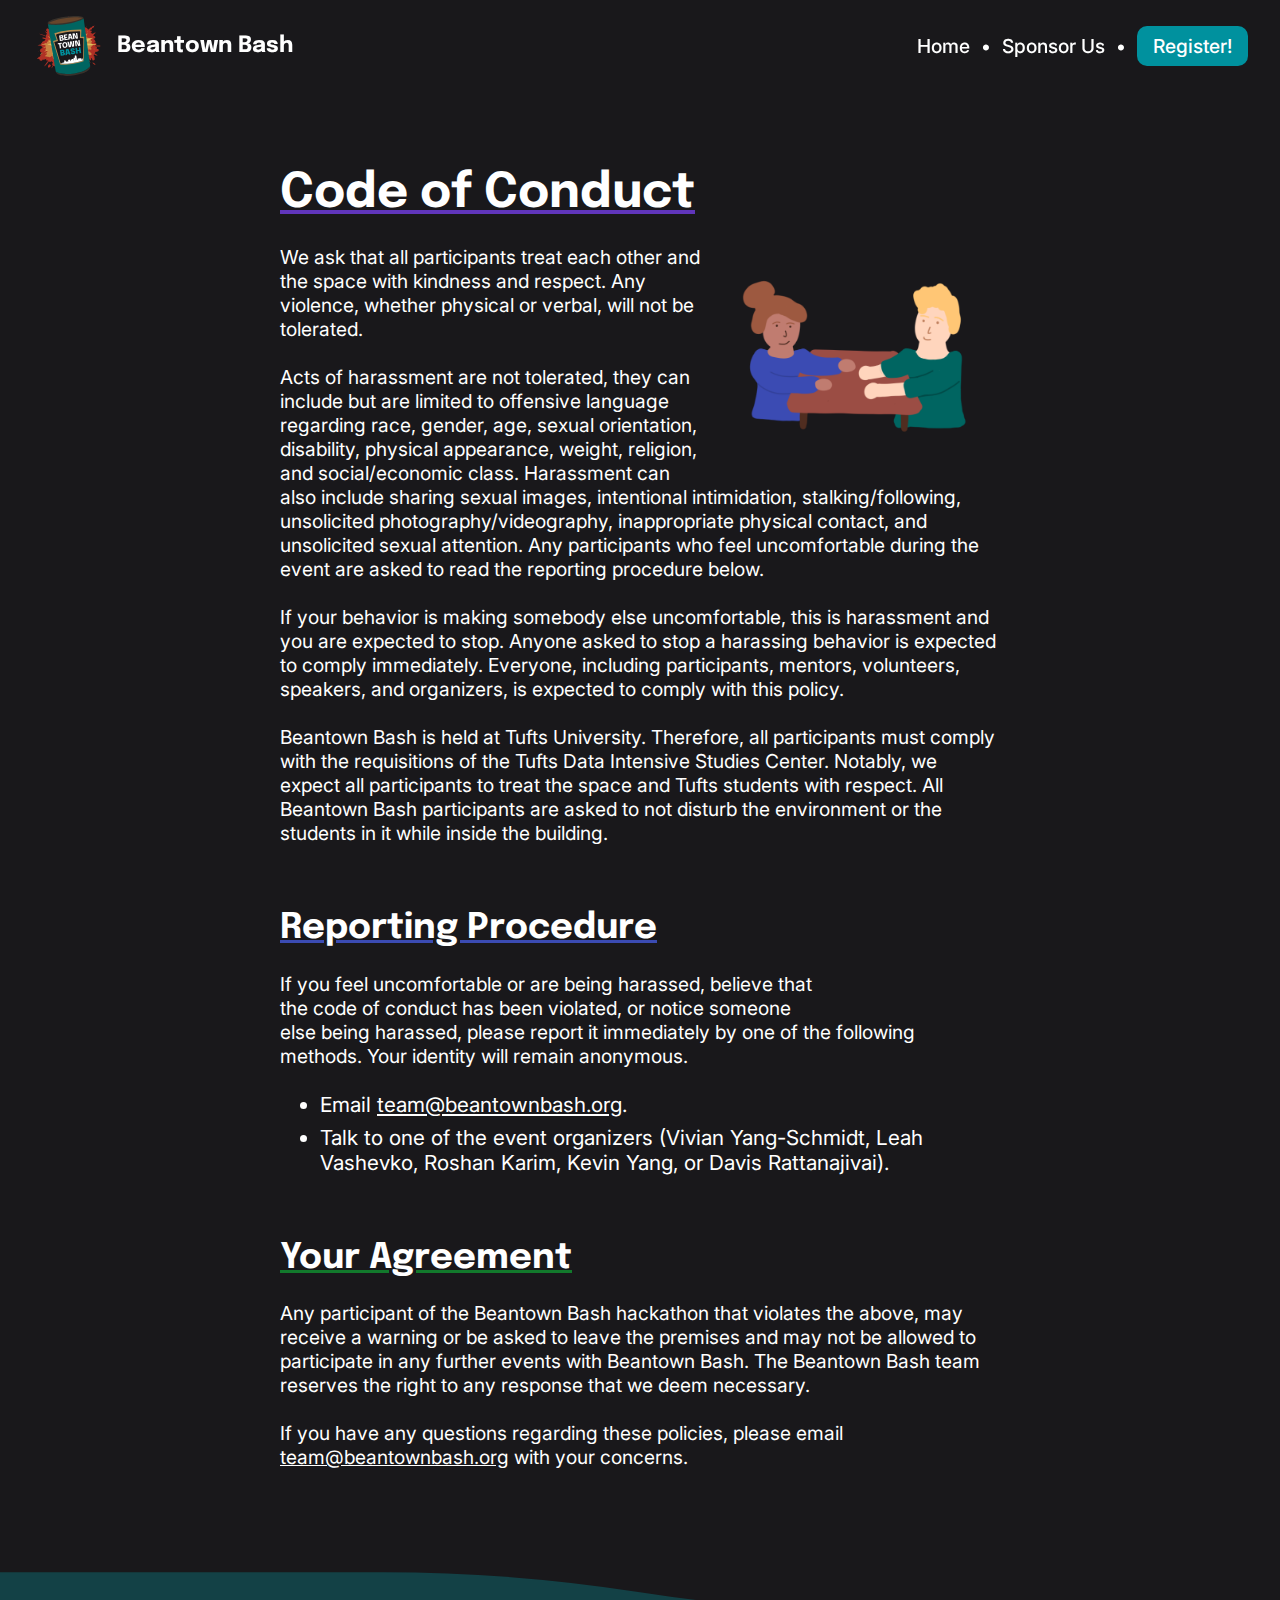
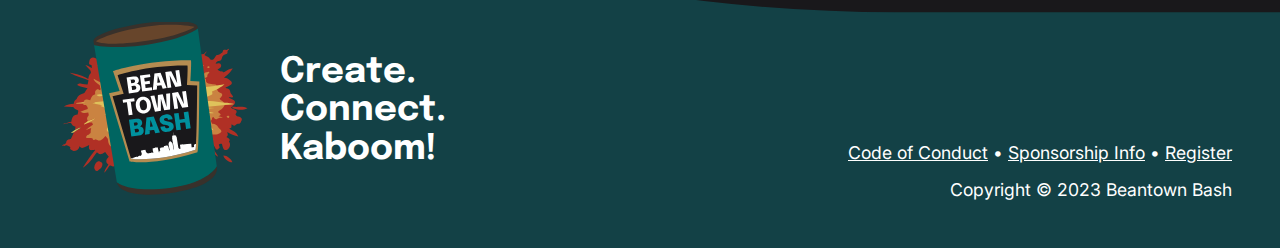
==== commit 9f328231: "Modify code of conduct" ====
--- a/conduct.html
+++ b/conduct.html
@@ -559,6 +559,14 @@
                         asked to read the reporting procedure below.
                     </p>
                     <p>
+                        If your behavior is making somebody else uncomfortable,
+                        this is harassment and you are expected to stop. Anyone
+                        asked to stop a harassing behavior is expected to comply
+                        immediately. Everyone, including participants, mentors,
+                        volunteers, speakers, and organizers, is expected to
+                        comply with this policy.
+                    </p>
+                    <p>
                         Beantown Bash is held at Tufts University. Therefore,
                         all participants must comply with the requisitions of
                         the Tufts Data Intensive Studies Center. Notably, we
@@ -577,10 +585,11 @@
                         alt=""
                     />
                     <p>
-                        If you feel uncomfortable or that the code of conduct
-                        has been violated, please report it immediately by one
-                        of the following methods. Your identity will remain
-                        anonymous.
+                        If you feel uncomfortable or are being harassed, believe
+                        that the code of conduct has been violated, or notice
+                        someone else being harassed, please report it
+                        immediately by one of the following methods. Your
+                        identity will remain anonymous.
                     </p>
                     <ul>
                         <li>
@@ -603,9 +612,11 @@
 
                     <p>
                         Any participant of the Beantown Bash hackathon that
-                        violates the above, will be asked to leave the premises
-                        and will not be allowed to participate in any further
-                        events with Beantown Bash.
+                        violates the above, may receive a warning or be asked to
+                        leave the premises and may not be allowed to participate
+                        in any further events with Beantown Bash. The Beantown
+                        Bash team reserves the right to any response that we
+                        deem necessary.
                     </p>
 
                     <p>
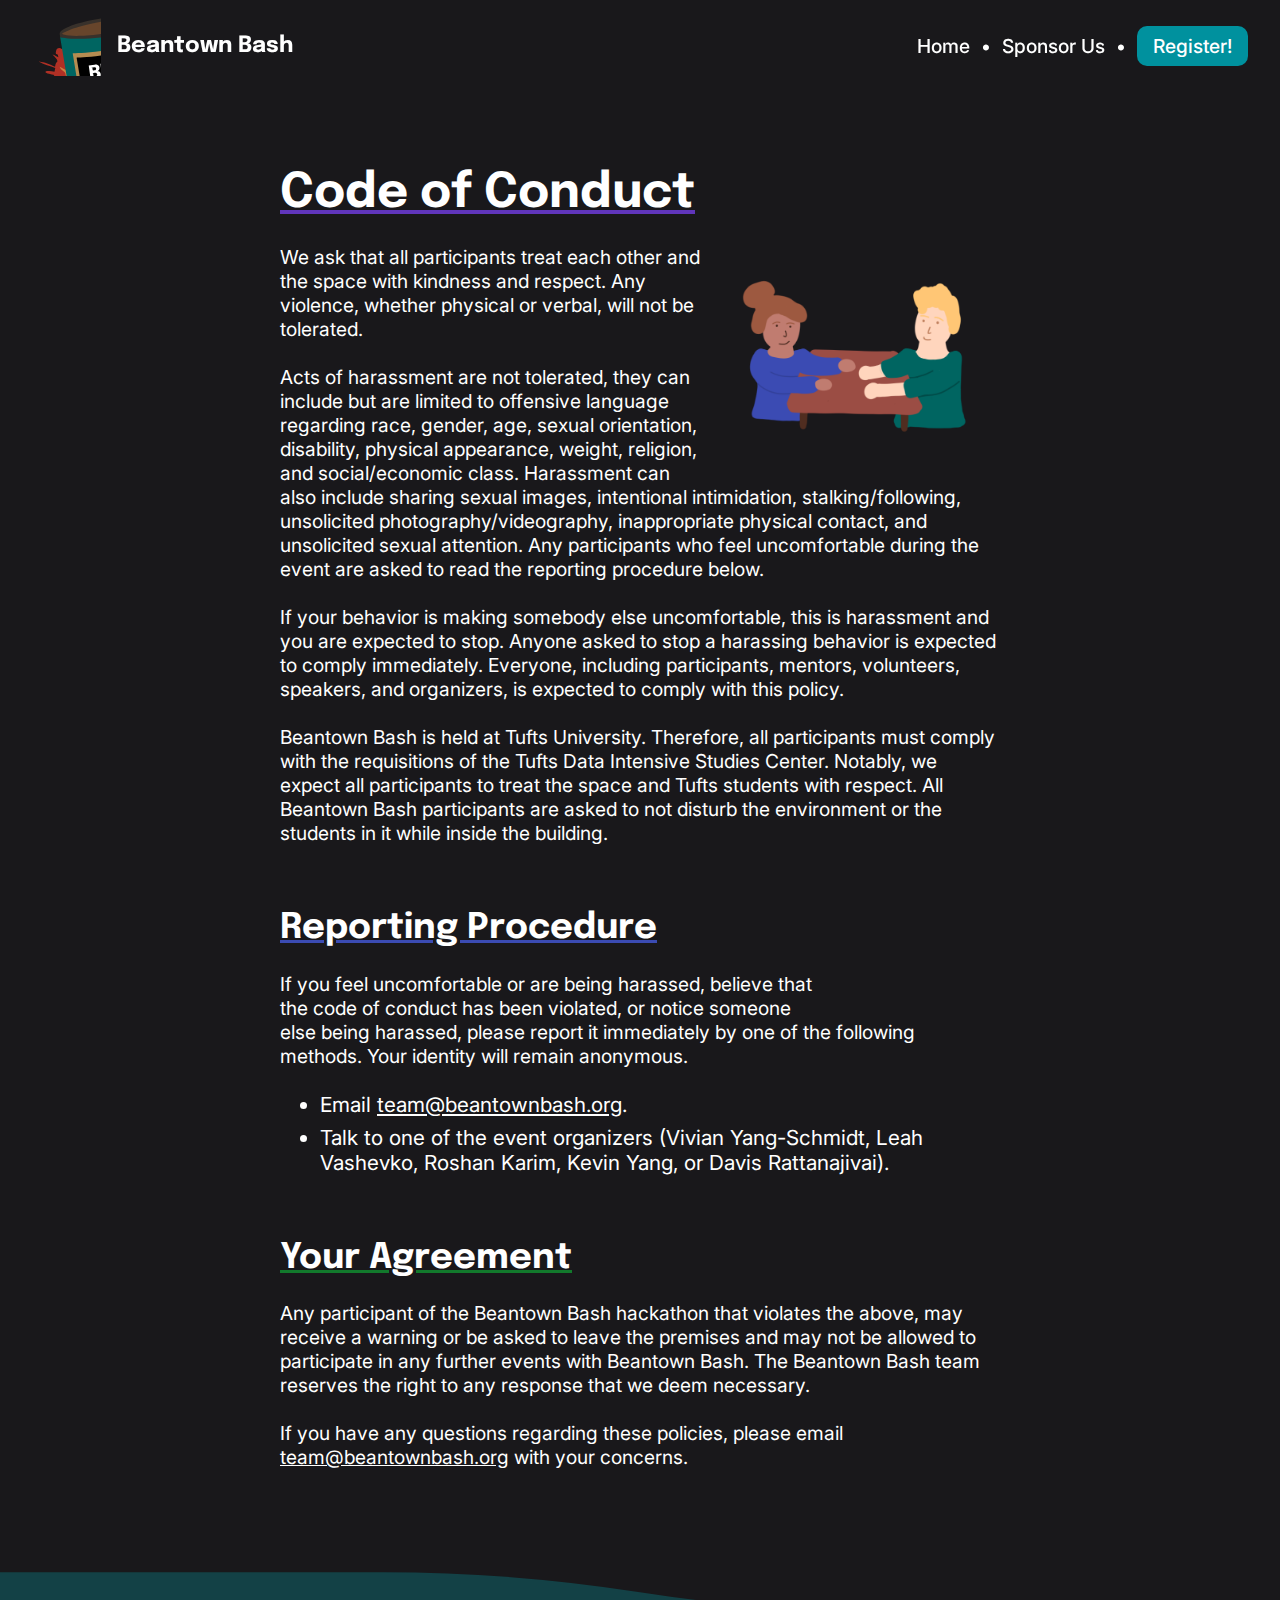
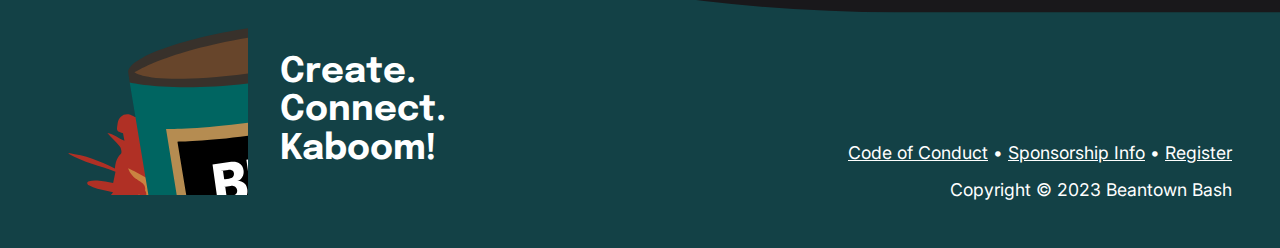
==== commit e31db197: "Move to new logo" ====
--- a/conduct.html
+++ b/conduct.html
@@ -4,7 +4,11 @@
         <meta charset="UTF-8" />
         <meta http-equiv="X-UA-Compatible" content="IE=edge" />
         <meta name="viewport" content="width=device-width, initial-scale=1.0" />
-        <title>Beantown Bash | Boston Hackathon</title>
+        <meta
+            name="description"
+            content="Beantown Bash is not your average hackathon. Make real projects, judged by your peers. What does unlimited creativity mean to you?"
+        />
+        <title>Beantown Bash 2023 | Boston Hackathon</title>
 
         <link rel="preconnect" href="https://fonts.googleapis.com" />
         <link rel="preconnect" href="https://fonts.gstatic.com" crossorigin />
@@ -13,36 +17,36 @@
             rel="stylesheet"
         />
 
-        <link rel="stylesheet" href="assets/styles/common.css" />
+        <link rel="stylesheet" href="assets/styles/common.css?v=2" />
 
         <link
             rel="apple-touch-icon"
             sizes="180x180"
-            href="favicons/apple-touch-icon.png?v=1"
+            href="favicons/apple-touch-icon.png?v=2"
         />
         <link
             rel="icon"
             type="image/png"
             sizes="32x32"
-            href="favicons/favicon-32x32.png?v=1"
+            href="favicons/favicon-32x32.png?v=2"
         />
         <link
             rel="icon"
             type="image/png"
             sizes="16x16"
-            href="favicons/favicon-16x16.png?v=1"
-        />
-        <link rel="manifest" href="favicons/site.webmanifest?v=1" />
+            href="favicons/favicon-16x16.png?v=2"
+        />
+        <link rel="manifest" href="favicons/site.webmanifest?v=2" />
         <link
             rel="mask-icon"
-            href="favicons/safari-pinned-tab.svg?v=1"
+            href="favicons/safari-pinned-tab.svg?v=2"
             color="#00919e"
         />
-        <link rel="shortcut icon" href="favicons/favicon.ico?v=1" />
+        <link rel="shortcut icon" href="favicons/favicon.ico?v=2" />
         <meta name="msapplication-TileColor" content="#00919e" />
         <meta
             name="msapplication-config"
-            content="favicons/browserconfig.xml?v=1"
+            content="favicons/browserconfig.xml?v=2"
         />
         <meta name="theme-color" content="#00919e" />
     </head>
@@ -71,64 +75,58 @@
                     </g>
                     <g class="rocket-can">
                         <path
-                            d="M221.972 544.128C100.952 511.97 78.2094 467.128 78.2094 467.128C70.0279 503.8 138.474 540.31 212.751 559.077C368.006 598.308 369.548 538.261 369.548 538.261C369.548 538.261 331.119 573.13 221.972 544.128V544.128Z"
+                            d="M221.417 544.335C100.059 511.628 77.3961 466.528 77.3961 466.528C69.0477 503.319 137.617 540.212 212.105 559.313C367.801 599.238 369.573 538.956 369.573 538.956C369.573 538.956 330.868 573.831 221.417 544.335Z"
                             fill="#38312B"
                         />
                         <path
-                            d="M477.735 134.557C480.766 117.146 417.782 85.9522 334.645 64.2732C251.246 42.5246 181.733 38.8549 176.283 55.7171L173.085 67.9777C173.085 67.9777 271.709 142.495 310.91 152.148C351.065 162.036 475.963 141.346 475.963 141.346"
+                            d="M479.666 134.003C482.773 116.534 419.666 84.9958 336.295 62.9418C252.662 40.817 182.9 36.8919 177.366 53.803L174.111 66.1018C174.111 66.1018 272.831 141.26 312.144 151.087C352.415 161.154 477.862 140.813 477.862 140.813"
                             fill="#38312B"
                         />
                         <path
-                            d="M469.221 132.22C469.221 132.22 421.001 97.8987 340.202 76.829C231.051 48.3674 183.396 58.0383 183.396 58.0383C183.396 58.0383 195.201 82.1633 323.005 115.137C422.12 140.713 469.221 132.22 469.221 132.22V132.22Z"
+                            d="M471.127 131.627C471.127 131.627 422.853 97.001 341.826 75.5668C232.368 46.6128 184.497 56.1575 184.497 56.1575C184.497 56.1575 196.257 80.4204 324.422 113.97C423.816 139.991 471.127 131.627 471.127 131.627Z"
                             fill="#67452B"
                         />
                         <path
-                            d="M78.1493 467.359C78.1493 467.359 99.9937 512.857 221.014 545.018C330.16 574.024 369.7 538.661 369.7 538.661L476.152 140.637C476.152 140.637 431.61 154.574 323.429 127.479C221.031 101.828 173.411 66.746 173.411 66.746L78.1493 467.359Z"
+                            d="M77.6685 465.976C77.6685 465.976 99.45 511.678 220.797 544.416C330.237 573.942 370.024 538.653 370.024 538.653L478.07 140.066C478.07 140.066 433.329 153.856 324.852 126.249C222.173 100.114 174.494 64.7492 174.494 64.7492L77.6685 465.976Z"
                             fill="#006561"
                         />
                         <path
-                            d="M395.459 275.54L419.535 286.926C419.535 286.926 338.416 478.969 332.991 478.479C195.08 466.012 136.839 425.412 136.839 425.412L158.968 215.501L190.777 221.046L195.229 159.345C195.229 159.345 293.243 164.959 420.528 219.096C423.024 220.159 395.459 275.54 395.459 275.54V275.54Z"
+                            d="M432.44 189.115L356.594 483.701C211.622 504.789 120.43 423.528 120.43 423.528L192.337 131.401C192.337 131.401 300.288 178.05 432.44 189.115Z"
                             fill="#B58C51"
                         />
                         <path
-                            d="M381.905 282.105L408.996 295.274C408.996 295.274 335.026 469.642 330.152 469.242C206.352 458.808 143.906 419.398 143.906 419.398L165.238 227.58L198.457 233.335L202.955 176.228C202.955 176.228 290.965 180.637 404.877 229.69C407.113 230.652 381.905 282.105 381.905 282.105V282.105Z"
-                            fill="#19181B"
-                        />
-                        <path
-                            d="M219.808 266.331L203.877 262.123L210.054 258.208L198.684 301.257L187.498 298.302L198.868 255.254L202.369 261.725L186.406 257.509L188.647 249.025L222.049 257.847L219.808 266.331ZM232.869 311.126C229.936 310.352 227.296 309.105 224.949 307.387C222.628 305.654 220.741 303.508 219.287 300.951C217.834 298.393 216.924 295.475 216.557 292.196C216.217 288.901 216.562 285.306 217.591 281.41C218.62 277.513 220.093 274.227 222.01 271.551C223.927 268.875 226.136 266.792 228.636 265.301C231.157 263.816 233.852 262.903 236.721 262.562C239.61 262.227 242.543 262.453 245.517 263.239C248.492 264.024 251.142 265.273 253.469 266.986C255.816 268.704 257.72 270.831 259.178 273.368C260.637 275.905 261.529 278.807 261.854 282.075C262.199 285.348 261.857 288.933 260.828 292.83C259.799 296.726 258.313 300.02 256.37 302.711C254.453 305.387 252.22 307.475 249.673 308.976C247.146 310.483 244.435 311.414 241.54 311.769C238.671 312.11 235.781 311.895 232.869 311.126ZM235.201 302.297C236.961 302.761 238.74 302.727 240.539 302.194C242.344 301.64 244.021 300.38 245.571 298.414C247.143 296.453 248.426 293.588 249.422 289.817C250.423 286.025 250.72 282.91 250.31 280.471C249.907 278.012 249.052 276.116 247.745 274.785C246.444 273.433 244.924 272.527 243.185 272.068C241.446 271.609 239.667 271.643 237.847 272.171C236.053 272.683 234.374 273.909 232.808 275.849C231.269 277.773 229.999 280.631 228.997 284.422C227.996 288.214 227.684 291.347 228.061 293.822C228.464 296.282 229.314 298.198 230.61 299.571C231.932 300.929 233.462 301.837 235.201 302.297ZM263.494 318.375L269.137 270.284L280.669 273.33L273.429 318.814L271.883 318.305L290.724 275.986L304.55 279.637L300.006 325.733L298.41 325.412L314.574 282.285L326.106 285.331L307.266 329.936L290.109 325.404L295.097 285.141L296.228 285.439L280.682 322.915L263.494 318.375ZM330.375 336.04L319.44 333.152L331.682 286.804L348.933 291.36L351.826 337.806L349.667 337.706L361.062 294.563L371.966 297.443L359.724 343.791L342.347 339.202L339.413 292.913L341.729 293.054L330.375 336.04Z"
+                            d="M416.645 201.001C416.645 201.001 348.292 468.197 347.697 469.597C224.73 482.674 134.293 416.193 134.293 416.193L198.803 150.258C198.803 150.258 300.878 192.532 416.645 201.001Z"
+                            fill="black"
+                        />
+                        <path
+                            d="M220.441 265.024L204.467 260.74L210.678 256.841L199.135 299.951L187.919 296.943L199.461 253.833L202.955 260.334L186.949 256.043L189.223 247.546L222.716 256.527L220.441 265.024ZM233.41 309.985C230.469 309.197 227.824 307.936 225.474 306.204C223.15 304.457 221.262 302.298 219.812 299.729C218.362 297.158 217.457 294.229 217.1 290.94C216.768 287.636 217.125 284.033 218.17 280.131C219.215 276.229 220.703 272.941 222.634 270.267C224.567 267.592 226.789 265.513 229.303 264.027C231.838 262.549 234.545 261.644 237.424 261.315C240.326 260.992 243.267 261.23 246.25 262.029C249.232 262.829 251.889 264.092 254.218 265.818C256.568 267.551 258.472 269.691 259.928 272.24C261.384 274.789 262.27 277.702 262.586 280.979C262.923 284.263 262.569 287.855 261.524 291.757C260.48 295.659 258.978 298.955 257.02 301.645C255.087 304.32 252.84 306.404 250.279 307.899C247.739 309.398 245.016 310.32 242.11 310.666C239.23 310.995 236.33 310.768 233.41 309.985ZM235.778 301.143C237.542 301.616 239.327 301.589 241.134 301.062C242.948 300.514 244.635 299.257 246.196 297.292C247.779 295.334 249.076 292.466 250.087 288.69C251.103 284.893 251.41 281.771 251.007 279.324C250.609 276.857 249.758 274.954 248.45 273.614C247.149 272.253 245.626 271.339 243.883 270.871C242.139 270.404 240.354 270.431 238.525 270.952C236.724 271.458 235.035 272.681 233.457 274.619C231.907 276.542 230.624 279.402 229.607 283.198C228.59 286.996 228.268 290.135 228.638 292.618C229.036 295.085 229.883 297.01 231.178 298.392C232.501 299.759 234.034 300.675 235.778 301.143ZM264.121 317.377L269.932 269.189L281.494 272.29L274.089 317.858L272.539 317.342L291.577 274.994L305.44 278.711L300.738 324.903L299.138 324.575L315.49 281.406L327.054 284.507L308.011 329.147L290.807 324.533L295.936 284.189L297.07 284.493L281.355 321.999L264.121 317.377ZM331.182 335.361L320.218 332.42L332.645 286.006L349.943 290.645L352.702 337.219L350.537 337.111L362.105 293.906L373.037 296.838L360.611 343.252L343.187 338.58L340.384 292.163L342.708 292.314L331.182 335.361Z"
                             fill="white"
                         />
                         <path
-                            d="M244.559 197.348C247.911 198.233 250.52 199.426 252.387 200.928C254.254 202.429 255.455 204.159 255.992 206.115C256.549 208.078 256.535 210.169 255.948 212.39C255.356 214.631 254.407 216.442 253.101 217.823C251.801 219.183 250.361 220.136 248.783 220.683C247.231 221.214 245.749 221.349 244.339 221.089C245.732 221.501 247.098 222.266 248.44 223.382C249.781 224.498 250.778 225.983 251.431 227.836C252.085 229.689 252.063 231.936 251.366 234.575C250.718 237.026 249.637 239.127 248.121 240.878C246.611 242.608 244.556 243.769 241.958 244.36C239.385 244.935 236.162 244.711 232.286 243.688L213.024 238.6L225.266 192.252L244.559 197.348ZM230.306 216.441L227.426 212.453L236.57 214.869C238.749 215.444 240.468 215.383 241.728 214.685C243.009 213.992 243.851 212.881 244.255 211.352C244.526 210.326 244.533 209.409 244.276 208.601C244.04 207.799 243.518 207.101 242.711 206.507C241.905 205.913 240.81 205.433 239.427 205.068L228.65 202.222L235.078 198.373L230.306 216.441ZM232.336 234.591C234.472 235.155 236.197 235.073 237.51 234.344C238.823 233.615 239.69 232.455 240.11 230.863C240.332 230.025 240.387 229.222 240.276 228.453C240.187 227.69 239.925 226.982 239.493 226.33C239.081 225.683 238.502 225.116 237.757 224.628C237.012 224.14 236.116 223.757 235.069 223.481L225.202 220.875L229.675 218.829L224.587 238.091L220.898 231.57L232.336 234.591ZM267.729 212.543L274.158 208.695L269.236 227.328L267.536 223.585L284.409 228.042L282.169 236.526L265.295 232.069L268.614 229.685L263.659 248.444L259.969 241.923L282.876 247.974L280.635 256.458L251.507 248.764L263.748 202.416L292.877 210.11L290.636 218.594L267.729 212.543ZM282.391 256.921L305.796 213.488L323.581 218.186L322.454 267.503L310.954 264.466L312.904 222.593L312.967 222.609L293.86 259.951L282.391 256.921ZM293.957 249.018L296.223 240.44L318.659 246.366L316.393 254.944L293.957 249.018ZM335.909 271.057L324.974 268.169L337.216 221.821L354.466 226.377L357.359 272.823L355.2 272.724L366.596 229.581L377.499 232.46L365.257 278.809L347.881 274.219L344.947 227.93L347.263 228.071L335.909 271.057Z"
+                            d="M245.491 195.969C248.852 196.871 251.466 198.077 253.335 199.591C255.204 201.104 256.404 202.843 256.936 204.806C257.489 206.775 257.468 208.872 256.874 211.096C256.273 213.341 255.314 215.152 253.999 216.531C252.691 217.889 251.243 218.839 249.657 219.38C248.098 219.906 246.611 220.036 245.197 219.769C246.594 220.188 247.963 220.96 249.305 222.085C250.647 223.209 251.644 224.701 252.293 226.562C252.944 228.423 252.914 230.675 252.207 233.318C251.55 235.772 250.458 237.874 248.932 239.624C247.411 241.352 245.345 242.507 242.736 243.088C240.153 243.654 236.918 243.417 233.032 242.375L213.719 237.197L226.145 190.782L245.491 195.969ZM231.129 215.052L228.251 211.042L237.42 213.502C239.604 214.087 241.33 214.033 242.597 213.338C243.884 212.649 244.733 211.539 245.142 210.008C245.418 208.98 245.428 208.06 245.173 207.25C244.937 206.445 244.416 205.743 243.608 205.144C242.801 204.545 241.704 204.06 240.317 203.688L229.51 200.791L235.973 196.958L231.129 215.052ZM233.11 233.257C235.253 233.831 236.983 233.755 238.303 233.029C239.623 232.305 240.497 231.145 240.924 229.55C241.148 228.711 241.207 227.906 241.098 227.135C241.009 226.37 240.75 225.659 240.318 225.004C239.906 224.353 239.327 223.782 238.581 223.29C237.835 222.798 236.937 222.41 235.886 222.129L225.994 219.476L230.488 217.444L225.324 236.733L221.642 230.181L233.11 233.257ZM268.696 211.298L275.158 207.467L270.162 226.127L268.468 222.366L285.387 226.904L283.112 235.4L266.192 230.863L269.53 228.486L264.501 247.273L260.819 240.72L283.787 246.88L281.513 255.375L252.306 247.543L264.732 201.129L293.939 208.961L291.664 217.458L268.696 211.298ZM283.272 255.848L306.893 212.402L324.726 217.184L323.444 266.621L311.913 263.528L313.998 221.558L314.06 221.574L294.773 258.932L283.272 255.848ZM294.904 247.972L297.204 239.381L319.7 245.413L317.4 254.005L294.904 247.972ZM336.935 270.238L325.971 267.298L338.397 220.884L355.695 225.522L358.456 272.096L356.289 271.988L367.857 228.784L378.789 231.715L366.363 278.129L348.939 273.456L346.137 227.04L348.461 227.19L336.935 270.238Z"
                             fill="white"
                         />
                         <path
-                            d="M204.133 316.561C207.771 317.521 210.572 318.812 212.535 320.433C214.498 322.053 215.758 323.898 216.313 325.967C216.874 328.014 216.857 330.166 216.26 332.423C215.653 334.725 214.677 336.6 213.332 338.05C211.994 339.479 210.521 340.484 208.913 341.068C207.328 341.657 205.838 341.838 204.444 341.611C205.792 342.013 207.148 342.782 208.513 343.916C209.9 345.056 210.927 346.581 211.594 348.493C212.283 350.41 212.266 352.738 211.543 355.477C210.883 357.975 209.768 360.154 208.199 362.014C206.635 363.851 204.477 365.098 201.725 365.755C199 366.395 195.534 366.159 191.326 365.048L170.124 359.448L182.93 310.96L204.133 316.561ZM189.667 336.582L186.248 331.952L195.715 334.452C197.687 334.973 199.209 334.894 200.279 334.216C201.377 333.521 202.096 332.527 202.438 331.234C202.675 330.336 202.691 329.519 202.487 328.785C202.304 328.057 201.85 327.422 201.126 326.879C200.408 326.314 199.392 325.858 198.077 325.511L186.966 322.576L194.529 318.173L189.667 336.582ZM191.343 354.467C193.315 354.988 194.864 354.893 195.99 354.182C197.143 353.455 197.896 352.424 198.249 351.087C198.423 350.429 198.481 349.765 198.424 349.093C198.367 348.422 198.172 347.784 197.839 347.181C197.528 346.583 197.049 346.046 196.401 345.57C195.775 345.1 194.969 344.734 193.982 344.474L183.66 341.748L188.92 339.409L183.78 358.87L179.377 351.307L191.343 354.467ZM209.491 369.846L233.573 324.336L254.645 329.902L253.047 381.35L239.471 377.764L242 335.037L242.066 335.055L223.068 373.431L209.491 369.846ZM222.045 362.26L224.675 352.299L248.607 358.62L245.976 368.581L222.045 362.26ZM275.316 388.146C271.722 387.197 268.651 385.776 266.103 383.884C263.561 381.97 261.758 379.653 260.695 376.934C259.653 374.221 259.578 371.177 260.469 367.802C260.545 367.517 260.62 367.232 260.695 366.947C260.77 366.662 260.846 366.377 260.921 366.093L274.169 369.592C274.105 369.833 274.041 370.074 273.978 370.315C273.914 370.556 273.85 370.797 273.787 371.038C273.381 372.572 273.514 373.979 274.184 375.257C274.876 376.542 276.198 377.442 278.148 377.957C280.033 378.455 281.585 378.572 282.803 378.308C284.049 378.027 284.84 377.251 285.176 375.98C285.425 375.038 285.141 374.025 284.326 372.942C283.532 371.865 282.365 370.737 280.824 369.556C279.306 368.381 277.582 367.188 275.651 365.974C273.563 364.649 271.651 363.101 269.915 361.33C268.201 359.564 266.956 357.535 266.178 355.243C265.406 352.929 265.405 350.315 266.174 347.4C266.967 344.398 268.477 342.054 270.704 340.368C272.937 338.66 275.607 337.607 278.713 337.208C281.841 336.815 285.125 337.073 288.566 337.982C292.138 338.926 295.179 340.327 297.689 342.185C300.221 344.05 302.022 346.284 303.093 348.887C304.163 351.491 304.276 354.393 303.431 357.592C303.356 357.877 303.283 358.151 303.214 358.414C303.144 358.677 303.072 358.951 302.997 359.236L289.749 355.737C289.778 355.627 289.821 355.463 289.879 355.244C289.943 355.003 289.989 354.828 290.018 354.718C290.395 353.293 290.307 351.981 289.757 350.781C289.229 349.586 287.989 348.731 286.039 348.216C284.11 347.707 282.527 347.664 281.29 348.087C280.075 348.516 279.291 349.4 278.938 350.736C278.689 351.679 278.907 352.627 279.593 353.582C280.284 354.515 281.316 355.491 282.688 356.509C284.082 357.534 285.661 358.655 287.426 359.871C290.091 361.677 292.365 363.496 294.249 365.33C296.138 367.142 297.45 369.141 298.185 371.328C298.943 373.521 298.936 376.075 298.166 378.989C297.362 382.036 295.857 384.405 293.652 386.096C291.452 387.766 288.762 388.767 285.579 389.098C282.419 389.436 278.998 389.118 275.316 388.146ZM354.78 356.35L341.974 404.837L328.693 401.33L334.615 378.911L339.738 383.745L312.947 376.669L319.737 375.192L313.868 397.414L300.587 393.906L313.394 345.419L326.674 348.927L320.718 371.477L315.56 366.774L342.351 373.85L335.552 375.36L341.5 352.843L354.78 356.35Z"
+                            d="M204.557 315.316C208.205 316.294 211.011 317.6 212.977 319.232C214.942 320.865 216.2 322.719 216.751 324.796C217.307 326.85 217.283 329.008 216.678 331.268C216.061 333.573 215.076 335.449 213.723 336.898C212.375 338.324 210.894 339.326 209.279 339.905C207.686 340.488 206.19 340.663 204.793 340.431C206.144 340.84 207.502 341.615 208.868 342.758C210.256 343.906 211.282 345.44 211.946 347.359C212.632 349.283 212.608 351.617 211.874 354.361C211.204 356.863 210.078 359.042 208.498 360.9C206.923 362.736 204.754 363.977 201.99 364.623C199.254 365.254 195.776 365.004 191.557 363.873L170.297 358.171L183.297 309.615L204.557 315.316ZM189.979 335.328L186.562 330.672L196.055 333.218C198.033 333.748 199.56 333.675 200.635 332.999C201.739 332.307 202.464 331.314 202.811 330.019C203.052 329.12 203.071 328.302 202.868 327.565C202.686 326.834 202.233 326.195 201.508 325.648C200.789 325.079 199.77 324.617 198.452 324.263L187.311 321.276L194.914 316.894L189.979 335.328ZM191.606 353.265C193.584 353.796 195.139 353.706 196.27 352.999C197.43 352.275 198.188 351.243 198.547 349.905C198.723 349.246 198.783 348.58 198.728 347.906C198.674 347.233 198.48 346.593 198.147 345.987C197.837 345.386 197.358 344.846 196.709 344.366C196.082 343.892 195.274 343.523 194.285 343.258L183.936 340.482L189.221 338.16L184.003 357.648L179.608 350.048L191.606 353.265ZM209.77 368.756L234.076 323.232L255.205 328.898L253.445 380.468L239.832 376.817L242.5 333.994L242.566 334.011L223.384 372.408L209.77 368.756ZM222.391 361.203L225.062 351.229L249.058 357.663L246.387 367.638L222.391 361.203ZM275.771 387.372C272.167 386.407 269.09 384.969 266.539 383.062C263.994 381.133 262.191 378.803 261.132 376.073C260.095 373.349 260.029 370.297 260.934 366.917C261.01 366.631 261.087 366.346 261.163 366.06C261.239 365.776 261.316 365.49 261.392 365.205L274.676 368.767C274.612 369.009 274.546 369.25 274.482 369.491C274.418 369.733 274.352 369.974 274.288 370.216C273.877 371.752 274.006 373.162 274.674 374.447C275.364 375.738 276.688 376.645 278.644 377.17C280.534 377.677 282.09 377.801 283.314 377.54C284.565 377.265 285.362 376.49 285.703 375.217C285.955 374.273 285.674 373.257 284.859 372.168C284.065 371.085 282.897 369.948 281.355 368.759C279.835 367.575 278.109 366.371 276.175 365.147C274.084 363.81 272.169 362.25 270.433 360.467C268.719 358.69 267.474 356.651 266.701 354.35C265.934 352.027 265.94 349.407 266.722 346.487C267.527 343.48 269.049 341.137 271.289 339.456C273.535 337.753 276.217 336.709 279.336 336.322C282.476 335.94 285.771 336.213 289.221 337.137C292.803 338.098 295.85 339.515 298.363 341.389C300.898 343.267 302.698 345.515 303.765 348.13C304.832 350.744 304.935 353.654 304.078 356.858C304.002 357.143 303.928 357.417 303.858 357.68C303.787 357.944 303.713 358.218 303.637 358.503L290.354 354.942C290.383 354.832 290.427 354.668 290.486 354.448C290.551 354.206 290.598 354.031 290.627 353.921C291.009 352.494 290.925 351.178 290.377 349.973C289.851 348.773 288.609 347.911 286.653 347.386C284.72 346.868 283.131 346.818 281.889 347.238C280.668 347.664 279.878 348.546 279.519 349.884C279.267 350.828 279.483 351.78 280.169 352.739C280.859 353.677 281.892 354.66 283.265 355.687C284.661 356.72 286.242 357.85 288.01 359.076C290.679 360.897 292.955 362.731 294.839 364.577C296.73 366.401 298.041 368.411 298.772 370.607C299.525 372.808 299.511 375.368 298.729 378.286C297.913 381.337 296.395 383.706 294.177 385.393C291.965 387.057 289.261 388.05 286.067 388.369C282.895 388.695 279.463 388.363 275.771 387.372ZM355.611 355.823L342.611 404.38L329.294 400.808L335.305 378.357L340.432 383.225L313.568 376.021L320.387 374.568L314.429 396.822L301.112 393.251L314.113 344.695L327.429 348.265L321.383 370.848L316.221 366.112L343.085 373.316L336.257 374.802L342.295 352.252L355.611 355.823Z"
                             fill="#00919E"
                         />
                         <mask
-                            id="mask0_359_3720"
-                            style="mask-type: alpha"
+                            id="mask0_94_356"
+                            style="mask-type: luminance"
                             maskUnits="userSpaceOnUse"
-                            x="143"
-                            y="176"
-                            width="266"
-                            height="294"
+                            x="134"
+                            y="150"
+                            width="283"
+                            height="322"
                         >
                             <path
-                                d="M381.905 282.105L408.996 295.274C408.996 295.274 335.026 469.642 330.152 469.242C206.352 458.808 143.906 419.398 143.906 419.398L165.238 227.58L198.457 233.335L202.955 176.228C202.955 176.228 290.965 180.637 404.877 229.69C407.113 230.652 381.905 282.105 381.905 282.105Z"
-                                fill="#1A191C"
+                                d="M416.645 201.001C416.645 201.001 348.292 468.197 347.697 469.597C224.73 482.674 134.293 416.193 134.293 416.193L198.803 150.258C198.803 150.258 300.878 192.532 416.645 201.001Z"
+                                fill="white"
                             />
                         </mask>
-                        <g mask="url(#mask0_359_3720)">
+                        <g mask="url(#mask0_94_356)">
                             <path
-                                fill-rule="evenodd"
-                                clip-rule="evenodd"
-                                d="M140.765 447.879C141.424 438.033 142.018 428.182 142.554 418.31C142.601 418.314 142.646 418.322 142.697 418.324C143.038 418.356 143.384 418.376 143.725 418.427C144.057 418.471 144.382 418.543 144.712 418.61C144.826 418.633 144.93 418.689 145.044 418.723C145.156 418.757 145.299 418.702 145.381 418.833C145.826 418.894 146.22 419.116 146.646 419.244C146.886 419.317 147.161 419.367 147.361 419.564C147.533 419.731 147.716 419.884 147.896 420.05C149.603 419.618 151.289 419.797 152.927 420.591C153.171 420.352 153.442 420.139 153.788 420.097C154.187 420.052 154.587 419.972 154.991 419.942C155.325 419.913 155.658 419.872 155.996 419.851C156.335 419.833 156.684 419.789 157.011 419.831C157.811 419.921 158.618 419.942 159.414 420.16C159.874 420.285 160.334 420.458 160.814 420.519C160.934 420.655 161.124 420.605 161.26 420.696C161.78 421.026 162.298 421.351 162.809 421.687C162.833 421.701 162.849 421.733 162.873 421.75C163.185 421.937 163.467 422.166 163.829 422.297C163.99 422.172 164.122 422.018 164.298 421.94C164.886 421.675 165.48 421.423 166.135 421.294C166.998 421.117 167.884 421.091 168.775 421.158C169.245 421.197 169.735 421.191 170.183 421.414C170.838 421.46 171.429 421.769 172.058 421.931C172.193 421.962 172.326 422.047 172.442 422.131C173.095 422.601 173.748 423.078 174.394 423.549C174.587 423.688 174.78 423.827 175.002 423.995C175.106 422.927 175.206 421.913 175.307 420.865C175.787 420.93 176.248 420.994 176.725 421.061C176.756 420.737 176.784 420.433 176.818 420.122C177.467 420.213 178.11 420.301 178.763 420.395C179.14 416.695 179.509 413.01 179.865 409.3C180.402 409.248 180.925 409.191 181.458 409.134C181.481 408.926 181.501 408.748 181.518 408.557C184.537 408.992 187.547 409.434 190.583 409.902C190.543 410.279 190.502 410.644 190.461 411.018C191.491 411.176 192.486 411.335 193.519 411.496C193.223 414.084 192.918 416.653 192.611 419.237C192.878 419.281 193.112 419.318 193.359 419.357C193.33 419.599 193.3 419.827 193.277 420.057C193.25 420.278 193.214 420.502 193.201 420.719C193.431 420.761 193.62 420.792 193.828 420.822C193.872 421.019 193.954 421.215 193.968 421.416C193.994 421.825 194.123 422.231 194.123 422.641C194.123 422.759 194.227 422.92 194.333 423.003C194.607 423.211 194.91 423.399 195.205 423.594C195.509 423.802 195.818 423.992 196.111 424.212C196.712 424.653 197.334 425.069 197.959 425.477C198.061 425.542 198.132 425.561 198.248 425.536C198.665 425.473 199.078 425.435 199.503 425.42C199.723 425.412 199.952 425.491 200.129 425.431C200.347 425.36 200.523 425.463 200.716 425.463C200.915 425.464 201.106 425.448 201.302 425.478C201.884 425.568 202.463 425.672 203.038 425.844C203.462 425.97 203.86 426.149 204.281 426.275C204.406 426.454 204.554 426.352 204.682 426.317C205.069 426.203 205.463 426.179 205.866 426.263C206.073 426.303 206.282 426.332 206.479 426.368C206.7 426.408 206.917 426.474 207.132 426.484C207.354 426.491 207.503 426.636 207.697 426.675C207.904 426.714 208.105 426.797 208.305 426.855C208.697 426.973 209.062 427.139 209.44 427.274C209.41 427.486 209.386 427.669 209.354 427.856C209.328 428.005 209.388 428.085 209.541 428.154C209.74 428.247 209.931 428.359 210.119 428.466C210.252 428.535 210.371 428.633 210.508 428.67C210.75 428.735 211.005 428.768 211.252 428.816C211.496 428.856 211.742 428.91 212 428.944C212.468 425.813 212.918 422.724 213.364 419.646C213.656 419.65 213.927 419.658 214.221 419.666C214.228 419.613 214.236 419.557 214.242 419.501C214.368 418.625 214.505 417.757 214.618 416.888C214.647 416.642 214.775 416.549 215.029 416.478C215.351 416.392 215.686 416.487 216.003 416.414C216.481 416.567 216.974 416.498 217.45 416.599C217.806 416.674 218.156 416.718 218.502 416.873C218.79 416.997 219.129 416.993 219.449 417.067C219.764 417.144 220.077 417.251 220.395 417.335C220.636 417.399 220.885 417.408 221.106 417.551C221.17 417.597 221.278 417.583 221.385 417.593C221.438 417.272 221.48 416.98 221.526 416.671C222.273 416.818 223.004 416.949 223.726 417.108C224.255 417.22 224.793 417.25 225.3 417.498C225.491 417.587 225.702 417.656 225.914 417.705C226.127 417.754 226.317 417.868 226.513 417.941C226.706 418.013 226.916 418.039 227.088 418.128C227.552 418.381 228.078 418.455 228.554 418.676C228.758 418.774 228.985 418.855 229.213 418.898C229.446 418.943 229.64 419.059 229.861 419.168C229.043 424.125 228.212 429.083 227.361 434.033C227.837 434.131 228.294 434.223 228.77 434.322C228.882 433.663 228.994 433.03 229.108 432.378C229.351 432.43 229.579 432.479 229.824 432.532C229.872 432.249 229.917 431.984 229.967 431.704C230.194 431.595 230.433 431.496 230.644 431.375C230.896 431.227 231.199 431.163 231.466 431.148C231.781 431.126 232.052 430.971 232.375 431.025C232.512 431.048 232.655 430.964 232.797 430.952C233.123 430.912 233.127 430.917 233.167 430.673C233.523 428.67 233.873 426.668 234.226 424.666C234.242 424.541 234.266 424.417 234.287 424.28C235.06 424.444 235.797 424.603 236.565 424.764C236.663 424.216 236.755 423.687 236.852 423.152C239.869 423.799 242.849 424.447 245.831 425.14C246.121 425.206 246.413 425.329 246.687 425.47C246.916 425.582 247.162 425.649 247.418 425.748C247.608 424.744 247.794 423.768 247.977 422.797C248.987 422.965 249.958 423.256 250.957 423.398C251.945 423.541 252.919 423.849 253.903 424.061C254.876 424.273 255.827 424.603 256.82 424.679C257.078 424.7 257.327 424.795 257.585 424.855C258.279 425.021 258.97 425.19 259.715 425.37C259.409 425.652 259.128 425.889 258.874 426.146C258.69 426.331 258.493 426.516 258.484 426.805C258.476 426.959 258.43 427.108 258.394 427.276C258.754 427.363 259.078 427.441 259.437 427.528C259.334 428.045 259.23 428.541 259.121 429.057C259.483 429.145 259.81 429.223 260.166 429.313C259.358 433.183 258.546 437.035 257.725 440.889C257.786 440.903 257.815 440.91 257.846 440.919C258.168 440.996 258.168 440.996 258.357 440.718C258.519 440.476 258.683 440.238 258.887 439.936C259.03 440.394 259.151 440.783 259.296 441.267C259.347 441.032 259.378 440.894 259.41 440.757C259.656 439.619 259.91 438.48 260.139 437.333C260.366 436.198 260.704 435.092 260.769 433.923C261.54 430.301 262.302 426.68 263.05 423.05C263.08 422.927 263.102 422.805 263.135 422.649C263.304 422.689 263.457 422.727 263.62 422.769C263.71 422.336 263.793 421.928 263.865 421.587C264.158 421.448 264.395 421.329 264.647 421.207C264.764 420.666 264.877 420.12 264.996 419.541C265.416 419.642 265.823 419.746 266.227 419.845C266.295 419.634 266.314 419.449 266.434 419.276C266.54 419.129 266.555 418.919 266.656 418.748C266.916 418.314 267.258 417.931 267.724 417.683C268.289 417.383 268.938 417.261 269.677 417.405C269.715 417.221 269.758 417.026 269.797 416.847C269.936 416.874 270.047 416.894 270.191 416.922C270.285 416.467 270.378 416.025 270.466 415.594C270.715 415.658 270.914 415.707 271.134 415.763C271.083 416.002 271.035 416.226 270.987 416.447C270.947 416.667 270.889 416.888 270.857 417.121C271.071 417.178 271.242 417.22 271.428 417.269C271.389 417.461 271.349 417.644 271.311 417.824C271.878 418.079 272.4 418.4 272.793 418.817C273.194 419.242 273.512 419.734 273.641 420.296C273.769 420.853 273.692 421.377 273.565 421.916C273.865 421.993 274.129 422.063 274.42 422.139C274.377 422.317 274.335 422.484 274.303 422.65C274.264 422.819 274.226 422.991 274.19 423.157C274.155 423.322 274.125 423.486 274.087 423.669C274.39 423.744 274.656 423.814 274.935 423.89C274.825 424.39 274.715 424.88 274.61 425.369C274.955 425.532 275.101 425.755 274.952 426.068C274.948 426.079 274.945 426.095 274.946 426.109C273.671 431.807 272.374 437.491 271.058 443.176C271.03 443.298 271 443.416 270.977 443.518C271.366 443.736 271.744 443.867 272.161 443.939C272.195 443.789 272.227 443.648 272.264 443.512C274.834 432.49 277.329 421.441 279.745 410.37C279.792 410.157 279.877 409.977 280.054 409.803C280.505 409.371 280.891 408.888 281.319 408.43C281.449 408.295 281.534 408.164 281.518 407.961C281.483 407.578 281.457 407.192 281.396 406.812C281.372 406.674 281.363 406.547 281.476 406.469C281.855 406.212 282.107 405.859 282.399 405.538C282.576 405.347 282.774 405.215 283.038 405.152C283.156 405.124 283.262 405.089 283.38 405.056C283.598 404.995 283.81 404.932 284.049 404.861C284.205 404.144 284.368 403.397 284.535 402.65C284.738 402.706 284.923 402.755 285.119 402.807C285.031 403.217 284.937 403.61 284.859 404.007C284.785 404.393 284.649 404.762 284.632 405.195C285.709 405.087 286.74 404.993 287.774 404.892C288.42 402.001 289.06 399.118 289.694 396.236C289.892 396.286 290.096 396.338 290.287 396.396C289.649 399.292 289.005 402.184 288.359 405.056C288.677 405.253 288.942 405.447 289.235 405.595C289.525 405.75 289.738 406.012 290.104 406.109C290.231 405.564 290.35 405.042 290.466 404.52C290.676 404.576 290.852 404.625 291.063 404.681C290.932 405.249 290.807 405.806 290.688 406.322C291.816 406.964 292.902 407.592 294.014 408.237C293.629 408.496 293.255 408.747 292.874 408.997C292.803 409.3 292.732 409.617 292.653 409.968C292.851 410.024 293.036 410.076 293.226 410.129C292.926 410.419 292.659 410.699 292.467 411.068C292.735 411.144 292.959 411.204 293.183 411.268C293.4 411.337 293.631 411.374 293.835 411.474C291.347 422.063 288.787 432.606 286.155 443.122C286.141 443.194 286.134 443.268 286.1 443.328C286.041 443.442 286.078 443.555 286.127 443.656C286.364 444.192 286.443 444.765 286.693 445.296C286.743 445.405 286.754 445.563 286.71 445.704C286.584 446.112 286.492 446.531 286.384 446.96C286.557 447.011 286.693 447.047 286.854 447.097C286.733 447.574 286.613 448.044 286.495 448.509C286.635 448.479 286.753 448.463 286.863 448.436C287.544 448.238 288.242 448.387 288.939 448.498C289.169 448.533 289.367 448.682 289.579 448.757C289.953 448.891 290.296 449.075 290.682 449.264C291.722 445.275 292.751 441.295 293.761 437.318C296.689 438.168 299.584 439.027 302.485 439.9C302.45 440.078 302.413 440.239 302.377 440.411C310.214 442.778 318.003 445.258 325.788 447.861C324.736 451.348 323.681 454.817 322.621 458.284C322.619 458.298 322.626 458.31 322.629 458.326C322.633 458.339 322.648 458.349 322.656 458.362C322.831 458.362 323.005 458.352 323.183 458.353C323.375 458.354 323.564 458.345 323.755 458.373C323.935 458.4 324.114 458.441 324.291 458.47C324.684 458.551 325.062 458.719 325.444 458.843C325.599 458.892 325.716 459.01 325.845 459.062C326.342 459.262 326.726 459.599 327.168 459.893C327.312 459.826 327.461 459.751 327.611 459.694C327.95 459.556 328.315 459.653 328.666 459.672C328.861 459.857 329.168 459.906 329.314 460.16C329.354 460.228 329.43 460.289 329.496 460.35C329.553 460.402 329.53 460.527 329.67 460.532C330.44 458.101 331.207 455.676 331.968 453.248C332.317 453.265 332.652 453.344 332.98 453.373C333.303 453.398 333.637 453.448 333.964 453.48C334.297 453.512 334.633 453.698 334.987 453.819C335.079 453.522 335.161 453.265 335.241 453.012C336.315 453.331 338.402 454.082 338.773 454.282C338.648 454.673 338.518 455.067 338.384 455.474C339.564 455.888 340.713 456.301 341.895 456.722C341.845 456.87 341.806 457.006 341.758 457.139C340.987 459.494 340.213 461.841 339.433 464.192C339.402 464.289 339.349 464.383 339.344 464.48C339.337 464.558 339.361 464.695 339.411 464.715C339.711 464.846 339.861 465.118 340.09 465.302C340.184 465.376 340.258 465.411 340.377 465.398C340.608 465.357 340.846 465.381 341.081 465.382C341.758 465.384 342.312 465.601 342.669 466.221C342.921 466.124 343.078 465.901 343.374 465.901C340.434 474.603 337.453 483.263 334.415 491.922C270.742 468.625 205.556 454.034 140.765 447.879V447.879Z"
-                                fill="white"
-                            />
-                            <path
-                                d="M319.317 459.953L153.302 424.41L149.845 441.881L315.86 477.425L319.317 459.953Z"
+                                d="M291.087 400.795C290.896 400.736 290.691 400.685 290.492 400.635C289.847 403.521 289.197 406.409 288.54 409.304C287.502 409.401 286.467 409.492 285.385 409.596C285.404 409.162 285.54 408.791 285.616 408.405C285.696 408.006 285.792 407.613 285.882 407.201C285.685 407.149 285.499 407.099 285.296 407.042C285.125 407.79 284.959 408.539 284.8 409.258C284.56 409.328 284.348 409.389 284.129 409.45C284.011 409.482 283.904 409.516 283.786 409.544C283.521 409.606 283.323 409.738 283.144 409.929C282.85 410.249 282.596 410.603 282.214 410.859C282.101 410.937 282.109 411.062 282.133 411.201C282.193 411.582 282.218 411.972 282.252 412.355C282.268 412.559 282.181 412.69 282.051 412.825C281.621 413.283 281.232 413.763 280.778 414.194C280.599 414.368 280.514 414.55 280.466 414.764C278.008 425.852 275.47 436.916 272.857 447.955C272.82 448.092 272.785 448.234 272.752 448.385C272.332 448.311 271.955 448.178 271.565 447.958C271.589 447.856 271.619 447.737 271.647 447.614C272.986 441.921 274.304 436.227 275.602 430.521C275.602 430.506 275.603 430.492 275.607 430.48C275.758 430.167 275.611 429.943 275.266 429.778C275.373 429.289 275.485 428.796 275.597 428.296C275.317 428.218 275.051 428.148 274.747 428.071C274.786 427.889 274.816 427.724 274.851 427.558C274.888 427.392 274.926 427.22 274.966 427.052C274.999 426.885 275.043 426.717 275.086 426.539C274.795 426.462 274.53 426.39 274.23 426.312C274.358 425.771 274.436 425.247 274.31 424.689C274.181 424.125 273.865 423.63 273.464 423.201C273.071 422.782 272.547 422.459 271.98 422.201C272.017 422.021 272.058 421.838 272.099 421.645C271.911 421.596 271.74 421.552 271.526 421.494C271.559 421.261 271.617 421.038 271.658 420.818C271.707 420.597 271.755 420.372 271.808 420.133C271.586 420.076 271.387 420.027 271.137 419.961C271.048 420.393 270.955 420.836 270.858 421.291C270.715 421.262 270.602 421.243 270.463 421.215C270.422 421.395 270.38 421.588 270.341 421.773C269.599 421.626 268.947 421.746 268.379 422.044C267.91 422.291 267.566 422.674 267.303 423.108C267.202 423.279 267.187 423.488 267.08 423.635C266.959 423.807 266.94 423.995 266.872 424.205C266.467 424.104 266.057 423.999 265.636 423.896C265.515 424.476 265.4 425.024 265.281 425.565C265.028 425.686 264.789 425.803 264.495 425.942C264.422 426.283 264.337 426.692 264.246 427.125C264.083 427.083 263.929 427.046 263.76 427.006C263.726 427.162 263.704 427.282 263.673 427.405C262.911 431.042 262.135 434.667 261.35 438.297C261.282 439.468 260.939 440.575 260.708 441.712C260.474 442.86 260.215 444.003 259.965 445.143C259.933 445.28 259.902 445.418 259.85 445.654C259.706 445.168 259.586 444.777 259.444 444.318C259.237 444.62 259.072 444.858 258.91 445.1C258.719 445.378 258.719 445.377 258.395 445.298C258.365 445.288 258.336 445.282 258.274 445.268C259.11 441.407 259.936 437.55 260.759 433.673C260.402 433.582 260.074 433.501 259.712 433.412C259.822 432.895 259.928 432.399 260.034 431.881C259.673 431.792 259.349 431.712 258.988 431.624C259.025 431.456 259.07 431.306 259.078 431.152C259.088 430.862 259.286 430.677 259.473 430.492C259.728 430.236 260.011 430 260.319 429.718C259.572 429.534 258.877 429.361 258.182 429.194C257.924 429.132 257.676 429.034 257.415 429.013C256.42 428.932 255.466 428.599 254.491 428.382C253.503 428.166 252.527 427.852 251.536 427.706C250.535 427.559 249.561 427.262 248.548 427.09C248.361 428.063 248.172 429.041 247.978 430.047C247.721 429.947 247.475 429.879 247.246 429.766C246.97 429.623 246.678 429.498 246.387 429.431C243.397 428.724 240.408 428.061 237.382 427.4C237.284 427.936 237.19 428.467 237.09 429.015C236.32 428.85 235.581 428.69 234.806 428.522C234.785 428.659 234.759 428.783 234.742 428.908C234.383 430.913 234.025 432.919 233.662 434.925C233.621 435.17 233.618 435.164 233.29 435.203C233.148 435.215 233.003 435.299 232.866 435.276C232.542 435.221 232.269 435.373 231.953 435.394C231.685 435.407 231.38 435.471 231.127 435.618C230.914 435.739 230.675 435.837 230.447 435.946C230.397 436.227 230.351 436.492 230.301 436.776C230.057 436.721 229.826 436.671 229.583 436.617C229.467 437.27 229.353 437.905 229.237 438.565C228.76 438.464 228.302 438.37 227.825 438.27C228.694 433.311 229.542 428.344 230.379 423.378C230.157 423.268 229.963 423.151 229.73 423.105C229.501 423.061 229.274 422.979 229.069 422.88C228.593 422.656 228.065 422.579 227.599 422.324C227.428 422.234 227.217 422.209 227.024 422.135C226.828 422.061 226.636 421.945 226.423 421.895C226.21 421.846 225.999 421.776 225.807 421.685C225.299 421.435 224.76 421.402 224.23 421.287C223.505 421.126 222.771 420.991 222.021 420.841C221.975 421.149 221.932 421.444 221.878 421.765C221.771 421.755 221.663 421.768 221.598 421.721C221.377 421.577 221.128 421.567 220.887 421.502C220.568 421.417 220.253 421.307 219.938 421.229C219.617 421.154 219.274 421.157 218.986 421.031C218.64 420.874 218.29 420.829 217.933 420.752C217.456 420.65 216.959 420.716 216.481 420.561C216.162 420.632 215.828 420.536 215.504 420.62C215.249 420.692 215.12 420.783 215.091 421.03C214.975 421.901 214.834 422.77 214.705 423.648C214.698 423.704 214.69 423.761 214.683 423.815C214.388 423.805 214.116 423.795 213.824 423.791C213.366 426.875 212.904 429.969 212.426 433.105C212.168 433.071 211.92 433.015 211.674 432.974C211.427 432.924 211.172 432.891 210.928 432.825C210.791 432.787 210.673 432.688 210.539 432.619C210.351 432.511 210.159 432.397 209.959 432.303C209.806 432.233 209.746 432.153 209.773 432.005C209.806 431.816 209.832 431.633 209.863 431.422C209.483 431.284 209.118 431.117 208.725 430.996C208.524 430.938 208.322 430.854 208.115 430.814C207.919 430.773 207.771 430.627 207.548 430.618C207.333 430.608 207.114 430.542 206.893 430.501C206.696 430.465 206.486 430.434 206.278 430.394C205.873 430.307 205.478 430.329 205.09 430.442C204.962 430.477 204.813 430.578 204.688 430.397C204.266 430.27 203.867 430.09 203.442 429.962C202.866 429.787 202.285 429.68 201.701 429.586C201.505 429.555 201.313 429.571 201.114 429.569C200.92 429.568 200.742 429.465 200.524 429.535C200.346 429.595 200.117 429.515 199.897 429.522C199.469 429.535 199.055 429.572 198.636 429.633C198.52 429.657 198.449 429.637 198.346 429.572C197.72 429.16 197.096 428.74 196.495 428.295C196.202 428.073 195.893 427.884 195.587 427.674C195.292 427.477 194.989 427.286 194.716 427.077C194.61 426.993 194.506 426.832 194.506 426.713C194.508 426.301 194.378 425.895 194.353 425.485C194.34 425.283 194.257 425.087 194.213 424.89C194.005 424.858 193.815 424.825 193.586 424.783C193.599 424.564 193.636 424.341 193.665 424.119C193.688 423.889 193.719 423.66 193.749 423.419C193.501 423.377 193.267 423.34 192.999 423.294C193.315 420.706 193.629 418.131 193.933 415.536C192.897 415.371 191.9 415.21 190.867 415.047C190.908 414.672 190.951 414.304 190.993 413.927C187.947 413.446 184.928 412.991 181.899 412.542C181.882 412.733 181.86 412.911 181.837 413.12C181.301 413.175 180.777 413.231 180.237 413.281C179.869 416.999 179.488 420.691 179.098 424.399C178.444 424.301 177.797 424.211 177.146 424.116C177.11 424.429 177.083 424.733 177.051 425.058C176.571 424.989 176.109 424.924 175.628 424.857C175.523 425.906 175.421 426.921 175.314 427.992C175.091 427.823 174.896 427.684 174.703 427.543C174.057 427.069 173.404 426.588 172.75 426.114C172.634 426.03 172.499 425.943 172.365 425.911C171.733 425.746 171.142 425.434 170.485 425.385C170.035 425.159 169.544 425.164 169.073 425.124C168.178 425.052 167.29 425.075 166.424 425.248C165.766 425.375 165.168 425.626 164.578 425.889C164.401 425.966 164.267 426.118 164.106 426.243C163.743 426.11 163.459 425.881 163.147 425.692C163.124 425.675 163.109 425.644 163.084 425.629C162.572 425.29 162.053 424.962 161.532 424.63C161.396 424.538 161.206 424.586 161.085 424.449C160.604 424.386 160.143 424.21 159.682 424.083C158.883 423.862 158.073 423.839 157.272 423.745C156.943 423.702 156.593 423.744 156.253 423.761C155.914 423.781 155.58 423.82 155.245 423.848C154.838 423.876 154.437 423.956 154.037 423.999C153.69 424.039 153.417 424.252 153.171 424.49C151.529 423.688 149.839 423.501 148.124 423.926C147.944 423.759 147.76 423.605 147.587 423.436C147.388 423.239 147.113 423.188 146.872 423.114C146.444 422.983 146.049 422.759 145.603 422.696C145.521 422.565 145.376 422.62 145.265 422.585C145.151 422.55 145.047 422.493 144.933 422.469C144.601 422.401 144.276 422.329 143.942 422.283C143.601 422.23 143.254 422.208 142.913 422.175C142.861 422.173 142.815 422.164 142.768 422.16C142.2 432.055 141.574 441.929 140.883 451.797C205.882 458.232 271.253 473.127 335.077 496.743C338.153 488.075 341.171 479.406 344.147 470.694C343.85 470.693 343.693 470.915 343.44 471.011C343.084 470.388 342.528 470.169 341.848 470.165C341.613 470.162 341.373 470.138 341.14 470.177C341.02 470.189 340.947 470.154 340.853 470.081C340.624 469.894 340.474 469.62 340.174 469.488C340.125 469.469 340.101 469.331 340.108 469.252C340.113 469.156 340.167 469.062 340.198 468.965C340.988 466.611 341.772 464.261 342.552 461.904C342.601 461.77 342.641 461.633 342.692 461.485C341.507 461.058 340.354 460.639 339.171 460.22C339.307 459.813 339.438 459.418 339.565 459.026C339.193 458.825 337.101 458.062 336.025 457.738C335.944 457.991 335.862 458.249 335.769 458.546C335.414 458.424 335.077 458.237 334.741 458.204C334.415 458.169 334.08 458.119 333.756 458.092C333.426 458.062 333.091 457.98 332.74 457.962C331.968 460.392 331.192 462.821 330.413 465.256C330.272 465.25 330.294 465.124 330.237 465.073C330.171 465.011 330.096 464.949 330.056 464.881C329.911 464.625 329.602 464.575 329.407 464.389C329.054 464.368 328.688 464.27 328.347 464.407C328.197 464.463 328.048 464.537 327.904 464.603C327.462 464.307 327.077 463.968 326.579 463.766C326.449 463.714 326.332 463.595 326.177 463.545C325.794 463.419 325.413 463.25 325.019 463.166C324.842 463.137 324.662 463.093 324.482 463.066C324.291 463.037 324.1 463.045 323.908 463.043C323.73 463.043 323.556 463.052 323.381 463.051C323.372 463.038 323.357 463.027 323.354 463.014C323.35 462.998 323.342 462.986 323.344 462.972C324.417 459.501 325.488 456.027 326.556 452.536C318.751 449.895 310.941 447.377 303.083 444.972C303.121 444.799 303.158 444.638 303.194 444.46C300.286 443.573 297.384 442.7 294.449 441.837C293.422 445.818 292.378 449.804 291.322 453.799C290.936 453.607 290.592 453.422 290.217 453.287C290.004 453.211 289.806 453.061 289.574 453.025C288.875 452.91 288.174 452.757 287.49 452.953C287.379 452.98 287.262 452.996 287.121 453.026C287.241 452.56 287.364 452.09 287.487 451.612C287.325 451.561 287.189 451.523 287.016 451.471C287.126 451.041 287.219 450.624 287.347 450.215C287.391 450.074 287.381 449.915 287.331 449.806C287.082 449.272 287.003 448.697 286.767 448.159C286.718 448.056 286.68 447.943 286.741 447.829C286.775 447.769 286.782 447.695 286.797 447.623C289.47 437.091 292.072 426.531 294.601 415.926C294.396 415.825 294.165 415.787 293.948 415.717C293.723 415.652 293.499 415.593 293.23 415.514C293.423 415.145 293.692 414.866 293.994 414.577C293.804 414.523 293.619 414.469 293.42 414.413C293.501 414.061 293.572 413.744 293.644 413.44C294.027 413.191 294.404 412.942 294.791 412.685C293.677 412.032 292.59 411.397 291.459 410.749C291.581 410.232 291.707 409.675 291.84 409.105C291.628 409.049 291.453 408.998 291.243 408.941C291.124 409.464 291.002 409.988 290.873 410.535C290.506 410.436 290.294 410.17 290.003 410.014C289.709 409.865 289.443 409.67 289.124 409.471C289.782 406.595 290.438 403.697 291.087 400.795Z"
                                 fill="white"
                             />
                         </g>
@@ -136,344 +134,226 @@
                 </symbol>
                 <symbol
                     id="logo-can"
-                    width="593"
-                    height="516"
-                    viewBox="0 0 593 516"
+                    width="1401"
+                    height="1313"
+                    viewBox="0 0 1401 1313"
                 >
-                    <g
-                        inkscape:groupmode="layer"
-                        id="layer3"
-                        inkscape:label="Flame"
-                        style="display: inline"
+                    <path
+                        d="M0.705736 939.509C17.5825 927.833 6.97841 938.648 23.8876 927.017C28.1976 924.054 31.1607 921.443 31.8106 915.163C33.3255 900.511 40.4888 895.255 58.6869 892.761C62.1665 892.282 65.7127 892.269 66.4465 892.223C72.9364 878.638 78.8991 866.725 84.2936 854.557C86.0624 850.567 86.3637 845.926 87.3384 841.582C105.62 829.676 123.902 817.768 142.184 805.865C136.848 805.49 132.159 806.581 127.903 808.591C117.699 813.406 107.697 818.652 97.6135 823.722C99.1371 815.618 100.661 807.518 102.158 799.536C95.737 796.846 86.9984 795.052 80.8465 790.066C75.0602 785.376 72.0025 777.32 66.8789 769.409C39.697 772.798 40.2952 775.865 11.1036 779.503C10.9378 778.451 14.1377 776.245 13.9719 775.198C43.5293 769.763 39.9293 766.054 70.3411 760.462C75.0472 733.15 82.8929 707.507 117.755 706.549C119.427 698.715 121.275 691.283 122.534 683.757C123.547 677.703 121.919 673.286 114.86 671.433C103.385 668.419 93.1914 663.515 87.2653 651.816C86.0668 649.449 79.3874 649.317 75.1871 649.103C54.6779 648.063 34.1537 647.345 13.5952 645.429C36.6372 630.667 62.7991 628.04 88.933 624.502C89.6581 611.014 95.494 601.083 105.956 593.735C108.017 592.285 110.417 590.273 111.088 588.046C118.29 564.133 137.896 555.015 158.985 548.23C167.405 545.519 172.679 542.294 175.914 533.002C179.036 524.029 186.618 516.613 192.789 507.721C177.557 504.332 161.827 501.324 146.393 497.214C137.739 494.911 129.215 491.454 121.286 487.278C114.406 483.655 114.538 477.579 121.794 475.357C129.493 473 138.238 472.491 146.32 473.283C162.1 474.83 177.732 477.844 193.131 480.205C195.428 469.146 197.623 458.58 200.071 446.81C154.64 429.381 104.766 419.233 60.9419 393.786C61.1528 392.905 61.3617 392.023 61.5703 391.141C73.2892 393.473 85.0984 395.432 96.7032 398.234C108.332 401.042 119.917 404.232 131.227 408.109C142.86 412.099 154.263 416.843 165.533 421.788C176.418 426.56 187.008 432.012 198.426 437.503C200.035 420.535 203.44 405.845 216.356 393.929C219.491 391.037 217.089 377.45 212.92 372.237C201.65 358.151 188.055 345.922 176.054 331.963C194.664 335.089 208.909 347.43 226.65 355.086C225.127 346.999 223.775 339.82 222.42 332.617C203.603 327.55 202.608 325.945 206.097 306.294C206.265 305.334 206.402 304.366 206.537 303.397C209.953 278.761 232.345 268.779 253.901 282.259C255.486 283.252 257.706 285.176 258.802 284.712C269.789 280.037 279.701 285.558 288.432 289.729C298.324 294.457 305.789 290.924 314.392 288.356C320.538 286.519 327.032 285.838 335.18 284.302C338.361 273.479 346.923 264.463 360.34 260.147C359.186 251.222 347.056 245.67 353.048 233.941C364.945 242.506 368.493 259.581 386.265 261.454C388.883 250.953 391.557 240.465 394.053 229.931C394.384 228.53 394.247 226.663 393.572 225.426C384.22 208.255 387.548 198.51 406.056 190.804C393.032 175.495 397.54 159.187 404.263 143.378C405.952 139.413 411.255 135.347 415.556 134.434C429.74 131.425 447.749 140.802 453.706 153.84C455.83 158.491 457.564 159.667 462.879 159.404C468.039 159.15 473.365 162.216 479.368 164.054C482.256 161.555 485.796 157.766 490.011 154.996C500.041 148.405 510.677 145.953 521.745 152.716C527.932 156.496 533.089 156.707 539.051 151.33C543.172 147.61 549.208 146.022 554.343 143.505C549.058 122.404 566.033 102.725 587.607 103.055C590.162 97.0357 591.771 91.0366 594.996 86.0985C601.961 75.4414 610.363 73.7494 621.111 80.575C629.847 86.1222 637.773 93.0039 646.71 98.1552C653.227 101.909 660.812 103.804 669.168 107.002C668.776 103.14 668.396 100.179 668.193 97.2079C667.311 84.4326 675.477 74.7417 688.259 74.944C696.903 75.0796 705.596 76.7629 714.12 78.4721C721.774 80.0046 723.269 85.7951 721.723 92.61C720.867 96.3835 719.074 99.9957 718.626 103.791C718.402 105.661 719.721 108.739 721.28 109.639C741.247 121.147 742.541 122.976 744.52 143.456C759.106 153.132 772.112 162.737 786.138 170.501C790.715 173.03 799.254 172.907 803.668 170.21C811.474 165.442 819 164.437 827.632 164.566C831.319 164.62 835.303 162.041 838.708 159.936C843.751 156.817 848.399 153.054 853.276 149.52C853.154 149.208 853.098 148.409 852.693 148.151C848.908 145.727 841.481 142.139 841.797 141.239C844.362 133.933 847.143 125.925 852.367 120.596C856.072 116.814 859.358 114.556 859.63 108.647C860.056 99.3175 874.695 90.6794 886.406 91.2755C912.913 92.621 913.909 110.582 908.222 127.671C907.323 130.379 905.988 132.945 904.863 135.558C917.05 147.29 918.483 151.278 913.571 159.783C913.084 160.625 912.699 161.815 911.948 162.168C899.998 167.793 901.295 178.717 900.248 189.222C899.631 195.415 896.333 201.343 894.441 206.819C908.09 217.16 922.413 228.007 936.345 238.561C942.067 234.535 948.165 229.535 954.926 225.697C961.215 222.126 967.045 223.11 971.853 229.634C975.64 234.776 980.629 239.03 985.232 243.83C997.925 221.82 1007.73 216.503 1023.64 222.509C1042.76 229.727 1046.97 236.43 1043.68 253.09C1052.31 252.143 1061.28 251.157 1070.46 250.15C1075.85 244.131 1082.23 236.989 1088.62 229.849C1089.86 230.872 1091.09 231.894 1092.32 232.919C1086.67 240.614 1081.02 248.307 1075.41 255.953C1090.9 266.218 1111.43 270.053 1118.8 289.12C1132.59 297.826 1141.96 290.99 1150.1 280.758C1153.71 276.213 1157.76 271.655 1159.94 266.407C1162.93 259.215 1167.93 257.136 1174.95 256.389C1179.33 255.92 1183.71 254.169 1187.76 252.274C1191.84 250.365 1195.46 247.489 1199.36 245.171C1206.02 241.21 1213.13 239.086 1214.28 228.583C1215.32 219.054 1225.65 215.674 1235.63 218.118C1238.6 218.845 1242.35 217.857 1245.34 216.656C1250.53 214.566 1255.42 211.696 1260.43 209.154C1261.06 209.841 1261.68 210.525 1262.31 211.212C1260.97 213.434 1259.9 215.877 1258.25 217.836C1253.11 223.945 1247.92 228.936 1249.78 238.952C1251.25 246.826 1243.06 250.793 1235.58 251.984C1222.75 254.027 1209.03 267.357 1207.47 279.884C1205.69 294.22 1196.19 302.363 1181.95 301.757C1172.81 301.364 1158.78 315.759 1161.04 323.204C1175.6 315.759 1193.45 317.382 1198.65 326.625C1207.04 341.514 1200.72 352.408 1173.94 367.44C1184.1 372.449 1190.94 381.587 1203.22 380.612C1206.57 380.344 1211.04 381.058 1213.33 383.147C1220.56 389.748 1225.75 386.782 1232.47 381.957C1254.11 366.421 1270.05 360.209 1289.96 358.913C1282.85 368.551 1277.16 377.221 1270.49 385.052C1263.54 393.208 1255.99 400.945 1248.05 408.137C1240.19 415.256 1231.5 421.465 1222.86 428.323C1246.02 427.867 1261.82 441.052 1276.61 455.288C1285.09 463.444 1284.47 474.465 1275.04 481.609C1265.87 488.547 1255.18 493.489 1245.05 499.117C1242.16 500.725 1238.9 501.68 1235.82 502.934C1235.86 503.879 1235.9 504.824 1235.95 505.769C1238.42 506.373 1240.86 507.094 1243.35 507.566C1261.43 510.987 1269.77 520.289 1271.51 538.301C1271.82 541.506 1273.53 544.841 1275.39 547.578C1279.92 554.255 1285.39 560.324 1289.57 567.195C1293.42 573.524 1291.33 577.995 1283.34 577.87C1278.18 577.789 1273.04 576.795 1267.88 576.604C1265.31 576.51 1262.71 577.297 1260.13 577.684C1260.08 578.65 1260.04 579.616 1259.99 580.581C1265.55 582.675 1271.29 584.395 1276.62 586.948C1283.88 590.428 1291.33 593.86 1297.82 598.54C1308.81 606.474 1310.22 617.365 1302.07 628.165C1298.6 632.774 1293.83 636.374 1289.88 640.652C1287.9 642.794 1286.45 645.429 1284.76 647.841C1277.08 647.469 1274.52 652.088 1279.59 656.774C1284.59 661.39 1292.28 663.09 1298.79 666.068C1302.63 668.325 1306.62 670.384 1310.3 672.878C1320.28 679.63 1321.68 687.963 1314.65 697.68C1313.14 699.767 1311.48 701.746 1309.62 704.111C1315.5 711.779 1318.17 722.279 1331.6 721.056C1336.51 720.607 1342.09 724.11 1346.9 726.674C1358.07 732.62 1360.84 741.94 1355.41 753.596C1354.04 756.525 1352.09 759.211 1350.93 762.212C1346.84 772.803 1340.48 778.525 1328.08 775.689C1325.04 774.994 1319.91 777.409 1317.72 780.044C1306.63 793.371 1299.79 794.329 1285.88 783.506C1284.06 782.087 1281.76 781.279 1280.54 780.635C1280.11 788.043 1279.27 794.655 1279.44 801.236C1279.73 812.481 1268.93 808.632 1263.29 813.832C1289.84 829.131 1319.37 840.805 1332.54 873.232C1300.76 868.929 1273.73 855.181 1246.79 839.47C1253.51 853.074 1255.68 865.451 1241.26 876.042C1246.19 879.089 1250.24 881.489 1254.18 884.052C1268.64 893.451 1269.85 899.334 1260.17 912.671C1276.29 927.211 1269.12 961.646 1247.77 972.181C1235.51 978.227 1224.97 976.204 1218.37 963.42C1213.14 953.272 1211.47 941.292 1207.78 928.648C1200.64 928.151 1190.43 925.868 1183.69 937.387C1184.78 938.77 1186.56 940.1 1187 941.777C1188.4 947.122 1192 954.505 1189.81 957.616C1185.49 963.743 1178.08 967.883 1171.42 971.998C1169.97 972.892 1165.6 970.925 1163.85 969.073C1160.35 965.356 1156.7 961.19 1154.98 956.518C1151.52 947.099 1147.67 938.615 1139.16 932.268C1135.48 929.527 1134.17 923.601 1131.76 919.066C1118.49 924.926 1117.62 929.891 1127.92 945.292C1142.53 967.134 1157.25 988.902 1171.71 1010.84C1174 1014.31 1175.21 1018.5 1176.91 1022.36C1176.01 1022.99 1175.11 1023.63 1174.21 1024.27C1159.9 1011.81 1145.5 999.457 1131.33 986.843C1125.01 981.221 1119.29 974.943 1113.05 969.231C1111.23 967.57 1108.57 966.834 1105.9 965.465C1111.57 978.945 1117.25 990.713 1121.49 1002.99C1125.78 1015.43 1121.88 1027.4 1115.87 1038.46C1114.69 1040.62 1110.74 1042.61 1108.2 1042.46C1096.94 1041.8 1085.71 1040.44 1074.5 1039.09C1070.77 1038.65 1067.11 1037.51 1062.62 1036.51C1073.96 1056.86 1071.58 1063.4 1046.25 1082.28C1048.88 1084.72 1051.35 1087.03 1053.84 1089.31C1067.68 1101.92 1070.75 1116.96 1059.53 1131.64C1051.43 1142.24 1041.15 1152.03 1029.93 1159.19C1012 1170.64 994.171 1159.25 989.248 1133.79C977.805 1136.96 966.436 1140.1 953.472 1143.69C958.882 1161.11 964.556 1178.06 969.372 1195.26C974.186 1212.43 978.141 1229.84 980.764 1247.79C967.432 1239.43 958.482 1227.78 952.708 1214.69C944.005 1194.97 937.435 1174.3 929.983 1154.03C929.099 1151.62 928.979 1148.68 927.494 1146.78C913.451 1128.81 913.387 1128.86 909.33 1109.43C889.676 1109.43 869.988 1109.48 850.296 1109.4C840.032 1109.36 833.645 1103.94 832.547 1092.62C831.034 1077.03 830.171 1061.29 842.645 1048.63C844.148 1047.1 843.878 1043.83 844.831 1039.59C840.246 1041.49 837.712 1042.76 835.043 1043.6C826.009 1046.48 823.238 1051.06 825.159 1061.49C826.972 1071.36 825.839 1082.88 817.149 1088.65C821.527 1116.72 825.785 1144 830.038 1171.28C828.918 1171.53 827.795 1171.77 826.674 1172.02C814.701 1153.53 807.585 1132.88 801.203 1111.97C799.137 1105.2 799.639 1097.23 796.229 1091.41C792.752 1085.48 785.909 1081.53 780.54 1076.71C778.701 1078.88 775.805 1080.79 775.197 1083.26C771.832 1096.87 765.233 1107.17 749.654 1110.12C752.514 1114.57 755.917 1118.27 757.376 1122.61C758.82 1126.92 760.394 1133.56 758.25 1136.22C752.685 1143.15 754.519 1150.19 754.603 1157.52C754.712 1166.88 755.158 1176.34 753.941 1185.56C752.792 1194.26 752.387 1201.21 758.026 1209.56C773.521 1232.52 749.315 1260.09 731.538 1262.43C711.395 1265.07 698.485 1252.24 701.923 1229.98C703.77 1218.03 700.971 1211.34 691.603 1204.16C683.306 1197.8 676.913 1188.66 670.663 1180.03C667.604 1175.81 665.111 1174.11 659.826 1174.39C653.184 1174.75 646.458 1173.51 639.237 1172.92C639.607 1206.74 647.813 1241.61 633.326 1275.15C621.86 1265.63 618.108 1252.55 611.55 1199.29C600.887 1204.18 590.648 1209.53 579.946 1213.66C561.874 1220.64 543.651 1224.27 526.342 1211.17C514.762 1202.41 511.677 1196.56 511.598 1182.67C504.918 1181.69 498.113 1181.23 491.588 1179.62C475.092 1175.54 467.882 1165.81 470.217 1148.98C471.659 1138.58 475.43 1128.51 478.624 1116.52C474.857 1118.89 472.379 1120.54 469.81 1122.04C455.043 1130.63 441.868 1127.79 433.491 1112.64C426.177 1099.41 420.551 1085.25 414.247 1071.65C413.501 1073.35 412.319 1076.09 411.089 1078.82C402.664 1097.54 389.392 1103.25 370.772 1094.47C362.693 1090.65 359.209 1092.16 354.653 1099.2C345.843 1112.8 335.987 1125.73 326.365 1138.8C324.643 1141.13 321.954 1142.76 318.668 1144.05C324.327 1121.45 338.068 1103.06 350.362 1084.03C328.698 1068.22 328.565 1049.99 353.209 1026.35C344.109 1014.16 334.976 1001.93 325.802 989.638C290.016 1014.3 279.064 1007.05 264.063 991.873C231.051 1033.51 205.46 1081.98 156.82 1109.12C183.985 1061.35 216.391 1017.32 250.904 974.737C250.392 973.98 249.877 973.228 249.363 972.477C242.514 973.384 235.62 974.033 228.825 975.254C210.238 978.584 200.937 969.865 203.226 950.966C203.754 946.61 204.373 942.258 205.182 936.141C192.109 942.319 180.74 947.713 169.356 953.068C149.475 962.421 146.757 962 131.72 946.803C130.293 960.321 123.455 970.777 112.362 976.456C104.742 980.359 94.885 982.077 86.3421 981.302C79.2475 980.658 72.3812 975.338 65.8289 971.394C57.1721 966.184 63.6964 957.657 62.2503 952.082C52.8467 947.412 44.261 942.65 35.2298 938.989C32.8176 938.008 28.6711 939.743 25.9597 941.323C9.74788 950.773 16.1581 935 0 944.538"
+                        fill="#B03025"
+                    />
+                    <path
+                        fill-rule="evenodd"
+                        clip-rule="evenodd"
+                        d="M242.947 1108.79C245.8 1085.14 254.306 1069.12 273.11 1060.4C276.709 1058.73 283.106 1059.02 286.226 1061.23C293.123 1066.1 303.881 1067.03 304.9 1078.81C306.15 1093.26 301.355 1105.16 291.027 1114.68C284.606 1120.6 277.414 1125.77 270.153 1130.67C263.195 1135.36 255.552 1134.13 251.1 1127.63C246.752 1121.3 244.812 1113.31 242.947 1108.79Z"
+                        fill="#B03025"
+                    />
+                    <path
+                        fill-rule="evenodd"
+                        clip-rule="evenodd"
+                        d="M1284.59 647.701C1301.31 648.04 1318.14 649.75 1334.72 648.376C1356.21 646.595 1380.92 649.398 1401 659.184C1376.25 671.67 1350.33 672.19 1324.02 668.835C1315.74 667.78 1307.63 665.456 1299.44 663.716C1293.31 659.469 1284.98 657.263 1284.59 647.701Z"
+                        fill="#B03025"
+                    />
+                    <path
+                        fill-rule="evenodd"
+                        clip-rule="evenodd"
+                        d="M1286.59 1067.59C1259.07 1069.09 1222.22 1041 1218.62 1016.34C1242.75 1014.55 1278.62 1041.34 1286.59 1067.59Z"
+                        fill="#B03025"
+                    />
+                    <path
+                        fill-rule="evenodd"
+                        clip-rule="evenodd"
+                        d="M931.368 219.25C940.687 195.008 950.167 170.979 979.998 160.468C970.544 187.545 954.501 206.277 931.368 219.25Z"
+                        fill="#B03025"
+                    />
+                    <path
+                        fill-rule="evenodd"
+                        clip-rule="evenodd"
+                        d="M698.75 6.16943C708.337 28.1515 718.045 48.3747 704.249 70.8412C689.123 53.7927 686.719 27.8458 698.75 6.16943Z"
+                        fill="#B03025"
+                    />
+                    <path
+                        fill-rule="evenodd"
+                        clip-rule="evenodd"
+                        d="M798.803 162.312C784.406 140.576 777.519 117.042 781.337 89.6204C795.528 106.23 799.473 121.607 798.803 162.312Z"
+                        fill="#B03025"
+                    />
+                    <path
+                        d="M634.234 159.761C627.712 174.974 627.551 187.975 630.752 201.187C633.859 213.988 637.164 226.74 640.124 238.497C634.442 240.749 629.291 242.792 623.087 245.25C610.324 222.943 579.836 213.245 578.283 181.293C573.596 190.03 570.143 198.052 568.414 206.437C564.145 227.179 566.371 249.332 554.719 268.468C554.421 268.962 554.659 269.759 554.56 270.399C552.777 281.774 550.98 293.139 549.536 302.3C543.538 304.575 538.491 306.748 533.265 308.356C531.008 309.049 528.334 308.962 525.958 308.57C503.7 304.891 488.968 314.789 484.113 336.366C475.663 336.366 466.461 334.145 459.271 336.998C452.273 339.778 444.999 346.798 442.175 353.723C439.579 360.102 442.741 368.831 443.528 378.548C432.568 366.908 422.036 354.646 410.349 343.611C398.32 332.248 385.159 322.079 372.494 311.391C371.271 312.721 370.05 314.052 368.828 315.382C383.039 347.125 416.259 360.423 438.17 381.016C432.577 386.3 428.13 390.8 423.337 394.905C421.047 396.864 417.426 399.944 415.582 399.274C409.324 397.004 401.995 394.601 398.022 389.809C392.287 382.892 386.696 383.524 379.995 385.873C377.329 386.811 374.909 388.471 372.902 389.525C352.919 375.936 333.468 362.708 311.697 347.906C313.569 355.057 314.657 359.202 315.846 363.74C310.291 361.248 305.444 359.073 300.6 356.897C306.31 363.218 312.307 369.308 317.597 375.966C319.793 378.731 320.571 382.627 321.945 386.047C310.892 377.007 299.84 367.973 288.79 358.933C291.46 365.776 292.69 373.762 297.063 379.245C309.991 395.446 323.395 411.435 338.111 425.99C347.774 435.549 356.077 445.016 358.267 458.931C351.895 465.313 332.671 467.586 323.342 461.713C315.842 456.992 309.632 457.774 304.276 463.858C300.407 468.247 297.317 468.118 292.621 465.45C280.189 458.385 267.51 451.749 254.88 445.033C249.751 442.305 244.497 439.804 237.485 436.29C243.516 453.686 254.564 463.612 267.102 471.959C277.962 479.192 290.642 484.686 287.93 501.392C287.792 502.246 288.319 503.339 288.82 504.144C293.053 510.906 292.373 517.34 287.462 523.844C279.172 519.031 272.093 511.019 260.476 518.748C246.619 527.969 249.541 540.626 250.786 552.824C226.242 558.914 219.816 579.364 213.563 598.599C207.033 597.493 201.515 597.321 196.551 595.579C178.662 589.296 166.458 595.484 162.263 613.532C167.538 614.399 172.814 615.268 178.096 616.145C178.191 617.029 178.281 617.913 178.375 618.802C172.148 620.29 165.921 621.783 159.691 623.27C161.082 633.596 163.794 635.459 174.56 634.402C177.315 634.134 181.378 634.184 182.832 635.845C190.434 644.538 195.739 654.381 194.089 665.716C176.118 672.152 158.54 678.446 138.58 685.6C160.213 699.231 179.927 695.376 198.287 691.218C199.632 697.753 200.942 703.152 201.764 708.63C202.047 710.507 201.763 713.124 200.63 714.467C186.612 731.131 185.703 737.907 195.516 756.031L249.021 733.998C249.573 735.182 250.127 736.363 250.677 737.55L204.664 767.123H226.596C228.807 771.284 231.489 776.337 234.341 781.708C222.786 790.225 211.381 798.175 200.511 806.802C193.092 812.687 186.418 819.518 179.415 825.925L179.494 826.02C193.163 820.364 206.83 814.712 220.443 809.081C219.111 815.799 217.345 822.282 216.637 828.876C215.721 837.401 219.577 847.425 207.903 851.935C206.769 852.373 206.693 855.09 205.545 856.05C203.186 858.017 200.589 859.871 197.795 861.086C195.5 862.084 191.746 861.207 190.448 862.718C186.991 866.746 182.594 871.424 182.115 876.198C181.476 882.572 186.814 884.813 193.477 884.772C206.038 884.698 218.606 885.608 231.172 886.11C230.722 886.982 230.273 887.854 229.824 888.728C233.156 892.547 235.878 898.227 240.017 899.59C243.323 900.676 248.353 896.505 254.537 893.848C265.654 901.025 280.775 907.787 295.173 899.158C307.937 891.507 317.992 879.324 329.555 868.863C332.698 873.207 336.237 879.555 341.165 884.533C346.223 889.639 347.623 895.041 347.801 901.909C347.967 908.286 349.863 914.657 351.338 920.953C355.484 938.629 370.115 955.489 392.675 953.168C402.6 952.149 412.57 951.595 421.894 950.879C424.283 960.107 426.803 969.821 429.375 979.755C417.278 984.692 417.166 984.673 415.164 997.534C414.316 1002.95 414.359 1007.7 408.802 1012C405.786 1014.34 406.724 1022.8 407.483 1028.27C407.672 1029.63 415.101 1031.96 417.477 1030.67C425.573 1026.27 433.756 1021.3 440.21 1014.86C444.091 1010.98 446.459 1009.32 451.491 1011.34C461.962 1015.54 467.697 1009.82 471.981 1001.14C477.299 990.375 477.498 979.502 473.005 967.991C476.006 969.917 477.829 972.261 479.691 974.575C491.86 989.7 503.958 990.69 518.949 978.033C524.335 973.48 530.08 969.346 535.662 965.026C546.823 979.927 548.157 980.069 563.036 969.529C568.003 966.01 573.233 962.861 577.173 960.303C578.656 970.912 578.307 982.001 582.048 991.468C585.894 1001.2 593.735 1009.35 600.12 1018.61C582.57 1028.75 564.415 1039.94 567.145 1065.71C555.297 1071.14 549.74 1080.25 550.774 1093.07C551.829 1106.16 557.929 1110.34 570.513 1106.35C579.093 1103.62 586.86 1100.38 596.538 1104.76C600.988 1106.77 608.471 1103.67 613.939 1101.36C618.564 1099.41 622.364 1095.38 626.365 1092.07C655.852 1067.65 673.502 1037.26 674.024 998.066C674.067 994.864 676.284 991.687 677.491 988.503C679.653 991.155 682.478 993.503 683.868 996.514C690.197 1010.23 696.119 1024.14 702.189 1037.98C703.342 1037.52 704.495 1037.06 705.651 1036.6C702.73 1023.04 700.408 1009.31 696.677 995.977C694.039 986.552 693.692 978.036 697.12 968.658C698.956 963.634 698.191 957.201 697.165 951.675C694.855 939.255 696.705 934.425 708.024 928.173C708.76 928.733 709.61 929.237 710.282 929.915C721.638 941.4 731.772 954.468 751.271 951.317C757.383 950.328 759.323 957.682 754.474 963.05C747.137 971.177 744.996 980.387 747.316 990.971C748.875 998.058 753.334 1001.12 760.055 999.813C781.21 995.706 800.436 988.201 810.44 967.011C815.147 957.044 819.175 946.759 823.767 936.025C824.961 937.727 825.616 938.821 826.428 939.792C837.558 953.101 848.349 966.871 868.66 965.095C870.54 964.93 874.122 967.318 874.331 968.867C874.654 971.285 873.324 974.434 871.719 976.52C861.384 989.949 859.875 1000.87 869.64 1013.88C875.928 1022.25 884.303 1029.32 892.661 1035.79C899.24 1040.88 905.54 1043.49 905.008 1054.73C904.236 1071.07 910.889 1074.87 927.273 1071.99C927.591 1071.93 927.93 1071.9 928.218 1071.77C936.434 1067.86 939.421 1071.69 941.718 1079.46C945.439 1092.06 950.919 1094.15 962.989 1088.75C967.711 1086.63 972.267 1084.02 976.594 1081.16C995.221 1068.87 996.097 1062.51 984.473 1049.41C984.473 1039.28 987.007 1030.84 983.941 1025.82C977.691 1015.59 976.931 1003.4 977.698 994.111C979.364 973.876 976.443 955.468 968.978 937.239C966.136 930.286 968.427 927.193 972.957 926.645C978.736 935.947 982.454 945.314 989.114 951.521C994.035 956.101 1002.76 958.353 1009.84 958.457C1022.34 958.641 1035.06 957.336 1047.32 954.845C1056.33 953.018 1057.04 946.078 1049.8 939.971C1045.69 936.509 1041.27 933.409 1037.04 930.183C1053.48 907.59 1053.22 906.918 1020.69 887.817C1039.74 875.007 1058.63 862.3 1077.92 849.332C1095.27 871.658 1112.81 891.862 1143.41 898.909C1136.64 890.888 1131.35 884.876 1126.35 878.626C1121.24 872.237 1116.42 865.61 1110.19 857.408C1128.4 857.408 1144.37 855.9 1159.93 857.821C1176.14 859.821 1187.25 851.592 1198.38 843.097C1205.22 837.869 1205.22 829.979 1199.34 823.233C1196.38 819.847 1192.4 817.37 1189.26 814.127C1185.82 810.578 1181.85 807.07 1179.76 802.747C1171.72 786.107 1149.38 774.003 1133.31 777.16C1129.39 767.919 1125.59 758.989 1123.35 753.718C1126.69 748.732 1132.13 744.26 1132.27 739.625C1132.54 730.752 1137.56 728.258 1143.89 725.682C1154 742.156 1162.24 747.175 1173.23 738.416C1184.82 729.186 1196.52 730.519 1208.9 730.096C1209.7 730.068 1210.5 729.556 1213.97 728.305C1201.66 724.881 1191.68 722.105 1180.14 718.895C1184.28 717.456 1186.75 716.701 1189.13 715.75C1199.73 711.521 1200.76 706.415 1192.18 698.772C1187.93 694.989 1183.05 691.914 1177.22 687.606C1182.67 682.306 1186.65 676.144 1192.3 673.349C1209.42 664.891 1221.3 652.093 1228.81 634.835L1226.8 618.498C1226.8 618.498 1212.1 604.433 1203.41 600.087C1195.78 596.265 1191.48 592.015 1190.62 583.97C1193.54 581.577 1196.45 579.506 1198.99 577.058C1216.63 560.041 1213.57 547.14 1190.26 539.872C1174.6 534.988 1163.77 503.445 1168.2 487.409C1165.14 484.935 1162.37 480.873 1158.97 480.264C1144.75 477.716 1130.23 476.746 1116.03 474.083C1108.53 472.677 1100.69 470.127 1094.47 465.908C1090.29 463.067 1088.69 456.411 1085.63 450.9C1093.68 441.899 1079.49 439.492 1078.39 431.026C1081.9 429.77 1085.92 428.93 1089.27 426.945C1092.46 425.05 1097.53 421.681 1097.29 419.436C1096.01 407.37 1100.88 399.044 1110.13 392.158C1111.77 390.94 1113.13 387.26 1112.45 385.619C1111.75 383.933 1108.19 382.183 1106.24 382.519C1101.09 383.403 1095.82 387.331 1091.17 386.575C1080.91 384.911 1077.71 391.734 1073.07 397.935C1070.87 400.88 1067.64 404.105 1064.3 404.951C1056.2 407.002 1047.77 407.732 1040.64 408.818C1032.93 403.037 1018.57 393.254 1009.86 386.858C1009.74 385.205 1009.49 383.526 1009.84 381.977C1013.58 365.416 1012.51 363.804 999.351 353.389C994.227 349.333 988.652 344.114 991.601 335.316C992.446 332.797 990.453 327.695 988.159 326.131C984.697 323.771 979.828 323.478 974.459 322.005C975.778 315.835 975.96 309.116 978.663 303.644C983.221 294.403 981.477 288.56 971.882 285.217C964.83 282.761 958.069 279.476 950.94 276.46C952.83 272.628 954.122 270.397 955.064 268.025C959.437 256.999 955.039 250.302 943.374 251.669C938.78 252.207 934.545 256.013 930.202 258.436C927.592 259.891 925.086 261.545 922.532 263.104C910.585 270.395 891.34 267.815 890.273 284.436C881.377 288.189 874.293 289.925 868.779 293.856C863.184 297.846 858.978 299.114 854.16 294.702C859.09 256.325 863.95 218.539 868.809 180.755C864.574 186.991 860.717 193.619 859.587 200.684C855.132 228.452 851.509 256.355 847.643 284.217C846.963 289.114 848.839 295.367 841.117 296.269C833.632 297.141 824.076 287.564 824.229 280.022C824.438 269.74 825.075 259.361 823.995 249.181C822.398 234.057 818.039 219.64 807.704 205.984C798.795 227.994 799.649 248.948 803.948 269.478C796.456 269.478 789.503 268.3 783.151 269.747C772.882 272.088 779.882 280.544 777.455 286.855C771.727 271.927 766.002 256.999 760.274 242.07C759.11 242.417 757.946 242.759 756.782 243.105C751.698 257.467 753.334 272.559 754.508 287.178C755.046 293.866 753.846 297.338 748.161 300.778C743.732 272.561 742.975 243.35 722.185 220.29C719.832 225.585 715.627 231.208 714.982 237.213C713.164 254.176 712.847 271.3 711.824 288.352C711.683 290.691 711.454 293.438 710.142 295.12C709.511 295.925 704.944 295.347 704.402 294.269C698.488 282.554 692.046 270.954 687.797 258.615C685.207 251.095 683.468 245.113 674.212 245.334C671.709 245.395 669.194 244.837 666.736 244.568C659.467 215.31 651.741 186.845 634.234 159.761Z"
+                        fill="#CA8341"
+                    />
+                    <path
+                        fill-rule="evenodd"
+                        clip-rule="evenodd"
+                        d="M1242.33 722.136C1247.55 719.232 1249.94 716.837 1252.43 716.732C1258.22 716.49 1264.47 718.297 1263.33 725.412C1262.81 728.689 1256.85 733.886 1254.29 733.387C1250.59 732.668 1247.74 727.573 1242.33 722.136Z"
+                        fill="#CA8341"
+                    />
+                    <path
+                        fill-rule="evenodd"
+                        clip-rule="evenodd"
+                        d="M1098.55 354.362C1097.81 347.84 1096.58 341.252 1105.45 341.601C1108.79 341.733 1114.98 346.097 1114.73 347.738C1113.35 356.635 1106.18 355.369 1098.55 354.362Z"
+                        fill="#CA8341"
+                    />
+                    <path
+                        fill-rule="evenodd"
+                        clip-rule="evenodd"
+                        d="M293.887 351.774C290.337 350.913 286.787 350.054 283.236 349.193C277.916 343.331 272.598 337.466 267.28 331.606L267.423 331.436C276.243 338.215 285.065 344.995 293.887 351.774Z"
+                        fill="#CA8341"
+                    />
+                    <path
+                        fill-rule="evenodd"
+                        clip-rule="evenodd"
+                        d="M97.613 823.719C107.699 818.649 117.698 813.404 127.902 808.588C132.159 806.578 136.848 805.49 142.184 805.862C123.902 817.765 105.62 829.673 87.3382 841.579C81.5046 842.924 75.6688 844.272 69.8331 845.617C69.392 844.891 68.9509 844.165 68.5098 843.439C78.2123 836.868 87.9128 830.295 97.613 823.719Z"
+                        fill="#DFC25B"
+                    />
+                    <path
+                        d="M949.061 996.234C943.531 990.313 938.231 984.158 932.427 978.52C916.861 963.399 900.854 948.716 885.478 933.402C879.068 927.015 874.109 919.188 867.892 912.572C864.683 909.158 860.015 907.163 856.304 904.154C853.981 902.269 851.75 899.943 850.334 897.346C848.895 894.709 848.505 891.497 847.12 886.669C844.178 889.948 842.892 892.58 840.905 893.316C837.936 894.414 832.058 895.313 831.594 894.327C826.653 883.828 810.177 883.224 809.908 868.282C809.859 865.461 802.394 862.774 796.43 858.725C795.558 869.851 794.777 879.826 793.878 891.29C787.546 887.454 782.18 884.208 774.241 879.403C776.08 901.201 777.72 920.617 779.358 940.036C778.759 940.324 778.158 940.612 777.56 940.895C773.177 933.583 768.878 926.22 764.387 918.972C759.431 910.977 754.804 902.702 749.073 895.293C745.258 890.363 739.736 886.758 735.025 882.511C730.463 878.399 725.639 874.514 721.519 869.994C716.539 864.537 715.35 855.806 705.993 853.946C703.876 853.525 702.975 847.882 701.126 844.883C699.926 842.937 698.026 841.424 696.445 839.714C694.812 841.722 692.207 843.525 691.736 845.778C690.07 853.704 689.425 861.841 687.78 869.77C687.149 872.83 684.872 875.548 682.735 879.566C679.921 874.944 678.242 872.195 676.579 869.464C661.137 879.247 661.092 896.33 656.202 911.068C653.881 918.054 651.459 925.007 649.083 931.978C648.008 931.998 646.931 932.021 645.851 932.041C640.156 897.851 634.456 863.66 628.611 828.593C623.401 826.379 620.377 829.171 618.91 835.444C616.19 847.087 611.817 857.935 600.968 864.424C598.991 865.604 595.701 864.593 591.206 864.593C589.176 868.368 585.885 874.491 582.712 880.394C566.929 877.915 565.704 875.5 571.574 858.878C564.385 855.762 559.999 858.901 556.841 865.089C550.387 877.747 543.954 890.417 537.51 903.076C536.484 902.88 535.457 902.686 534.433 902.493C534.433 890.001 534.433 877.512 534.433 863.546C515.342 867.133 496.954 863.749 479.554 872.745C462.001 881.82 441.677 874.458 431.619 857.13C429.984 854.31 428.843 849.892 429.872 847.092C432.666 839.459 428.973 839.327 423.51 839.999C419.231 856.876 399.615 866.85 381.028 860.126C373.23 857.306 366.86 850.534 359.838 845.566C357.918 844.208 356.173 842.297 354.036 841.61C337.953 836.445 333.073 819.946 343.589 806.762C345.204 804.741 346.006 801.238 345.66 798.619C342.387 773.773 356.107 751.613 378.991 744.745C378.991 733.308 378.991 722.024 378.991 710.098C375.789 709.731 373.303 709.458 370.82 709.163C355.091 707.293 339.377 704.478 322.025 710.465C327.857 697.201 339.262 695.369 347.909 689.787C353.389 686.246 358.119 681.535 363.172 677.326C369.59 671.984 375.993 666.623 383.855 660.053C364.804 660.053 346.841 660.183 328.889 659.961C324.337 659.907 318.011 662.623 317.262 653.772C317.145 652.371 311.239 651.202 307.895 650.392C302.134 648.995 296.286 647.961 290.823 644.542C297.453 644.542 304.082 644.542 310.714 644.542C310.757 644.183 310.801 643.824 310.847 643.464C304.044 641.65 297.244 639.839 290.444 638.025C290.525 637.566 290.607 637.108 290.688 636.649C294.521 636.389 298.352 636.129 303.901 635.752C278.789 631.286 255.409 627.128 232.031 622.97C232.077 622.242 232.123 621.513 232.171 620.784C238.001 620.784 243.831 620.784 252.279 620.784C248.191 617.63 246.126 616.038 242.67 613.373C280.569 608.838 317.257 604.448 353.942 600.059C354.039 599.671 354.138 599.284 354.235 598.894C343.258 595.992 332.278 593.088 321.299 590.186C321.393 589.18 321.487 588.173 321.582 587.167C337.408 585.264 353.234 583.358 369.063 581.455C369.152 580.861 369.239 580.268 369.328 579.674C361.774 577.57 354.22 575.473 346.666 573.371C346.513 572.265 346.363 571.16 346.21 570.054C352.088 568.798 358.504 565.402 363.742 566.709C376.928 570 383.167 565.967 390.128 554.029C398.408 539.82 411.483 528.411 423 515.193C422.911 494.259 404.701 481.772 392.56 465.153C381.925 450.593 369.646 438.259 357.062 425.653C348.795 417.373 344.455 405.172 338.36 394.729C339.18 394.048 339.998 393.371 340.818 392.691C370.568 411.462 400.321 430.237 428.061 447.739C434.808 442.672 441.335 439.301 445.548 434.066C448.41 430.507 448.553 424.384 449.001 419.325C451.123 395.338 461.005 375.99 482.964 364.813C501.714 355.269 522.025 353.134 542.841 355.766C545.092 356.051 547.336 356.451 549.597 356.632C550.843 356.729 552.116 356.474 553.907 356.337C552.162 337.751 569.685 331.025 574.88 317.746C572.952 314.926 569.883 311.257 567.907 307.074C567.268 305.721 569.272 301.346 570.431 301.199C578.331 300.187 577.524 294.562 578.255 288.985C580.45 272.183 583.188 255.449 585.931 237.256C611.331 275.168 628.808 316.029 644.112 361.351C646.424 356.691 647.937 354.811 648.255 352.745C648.795 349.231 648.314 345.57 648.737 342.026C649.977 331.624 654.075 329.425 663.386 333.955C663.386 321.79 663.386 309.639 663.386 297.487C664.321 297.178 665.251 296.873 666.183 296.567C673.337 310.202 680.741 323.716 687.533 337.532C690.648 343.866 693.48 348.513 701.714 349.914C712.971 351.83 716.417 358.951 717.044 376.438C721.776 370.609 724.952 364.721 729.821 361.15C738.071 355.101 747.435 350.582 756.243 345.275C758.744 343.766 762.09 342.255 763.104 339.906C772.815 317.471 794.71 308.939 817.757 319.637C824.577 322.801 830.84 325.043 838.157 322.047C839.576 321.463 841.372 321.764 842.996 321.716C857.641 321.293 863.463 325.435 863.427 336.235C863.384 348.528 855.285 356.956 843.142 356.811C837.903 356.75 835.076 358.265 831.569 362.918C825.813 370.566 817.566 376.329 810.366 382.889C809.638 382.263 808.909 381.636 808.178 381.009C809.915 385.264 811.647 389.519 812.882 392.548C832.598 393.198 838.868 373.965 855.586 365.845C854.992 373.682 854.501 380.087 854.024 386.372C860.812 388.308 867.668 390.263 875.571 392.517C888.888 378.334 903.413 362.864 917.941 347.394C919.234 347.878 920.526 348.36 921.819 348.844C918.437 369.295 915.05 389.743 911.413 411.725C913.883 410.606 916.838 410.079 918.598 408.341C927.83 399.236 933.838 399.116 941.754 408.104C949.73 402.619 957.539 396.966 965.702 391.885C967.25 390.922 970.798 393.223 972.405 392.28C976.503 389.878 979.998 386.451 983.792 383.511C988.545 379.827 993.353 376.217 998.139 372.576L998.042 372.474C993.603 385.012 989.159 397.552 984.689 410.173C993.211 402.841 1001.54 395.676 1009.87 388.51C1011.8 389.04 1013.73 389.57 1015.66 390.102C1004.73 409.549 1006.54 428.95 1015.98 448.078C1019.99 447.566 1024.14 447.031 1028.3 446.501C1028.76 447.436 1029.22 448.376 1029.67 449.314C1025.25 453.339 1021.22 457.969 1016.31 461.258C1007.23 467.321 995.256 470.213 994.497 484.292C994.397 486.149 991.57 487.721 990.562 489.708C989.378 492.04 988.802 494.674 987.129 499.655C998.33 497.456 1007.24 494.424 1016.19 494.271C1027.63 494.073 1039.71 494.409 1050.34 497.986C1056.71 500.129 1062.01 501.402 1068.55 500.661C1090.75 498.144 1113.04 496.473 1135.21 493.782C1146.3 492.437 1157.2 489.581 1168.19 487.405C1184.59 484.865 1200.99 482.338 1217.38 479.78C1220.51 479.291 1223.62 478.679 1226.74 478.124L1226.62 477.996C1220.9 483.308 1215.74 489.469 1209.32 493.736C1198.61 500.86 1187.1 506.771 1175.93 513.193C1161.33 519.728 1146.73 526.263 1132.39 532.689C1139.57 553.825 1134.61 555.532 1121.37 560.38C1112.56 563.608 1104.48 569.055 1095.54 571.689C1084.43 574.963 1085.88 584.12 1084.51 591.773C1083.82 595.646 1098.16 605.768 1103 605.205C1126.05 602.522 1148.53 607.312 1171.12 610.214C1189.72 612.604 1208.24 615.709 1226.79 618.496C1240.71 619.218 1254.67 619.498 1268.53 620.823C1277.7 621.696 1286.72 624.071 1295.81 625.77C1295.74 626.881 1295.68 627.989 1295.62 629.1C1273.35 631.006 1251.08 632.914 1228.8 634.817C1193.3 638.399 1157.81 642.022 1122.3 645.543C1106.17 647.146 1090.02 648.55 1073.88 650.043C1073.68 651.153 1073.5 652.267 1073.3 653.378C1077.51 654.007 1081.72 655.143 1085.94 655.176C1108.31 655.357 1130.68 655.263 1153.32 656.881C1127.15 659.994 1100.99 663.11 1071.77 666.585C1075.89 668.244 1078.31 669.214 1082.23 670.796C1076.04 673.347 1073.07 674.575 1070.09 675.798C1070.08 676.761 1070.06 677.721 1070.05 678.682C1094.59 683.757 1119.13 688.832 1143.67 693.91C1143.48 695.043 1143.28 696.174 1143.08 697.308C1105.1 697.148 1067.63 683.596 1029.39 690.279C1029.26 691.29 1029.12 692.299 1028.98 693.311C1040.97 696.21 1052.95 699.112 1064.94 702.009C1064.97 702.62 1065 703.229 1065.04 703.838C1063.16 704.233 1061.26 705.069 1059.41 704.946C1045.24 703.988 1041.37 715.471 1036.15 724.76C1035.34 726.207 1038.44 730.691 1040.64 732.844C1049.82 741.835 1059.34 750.472 1068.75 759.241C1068.44 759.529 1068.15 759.822 1067.85 760.118C1054.73 754.543 1041.52 749.155 1028.53 743.297C1023.82 741.178 1019.68 739.012 1015.61 743.998C1015.41 744.235 1015.04 744.52 1014.79 744.492C996.735 742.454 990.266 761.412 975.624 765.532C976.057 773.305 976.465 780.619 976.801 786.673C985.015 789.536 992.658 791.259 999.366 794.772C1008.97 799.799 1017.51 804.828 1029.65 802.836C1040.3 801.088 1043.33 812.517 1046.54 820.109C1050.17 828.675 1045.13 840.096 1037.63 845.052C1027.1 852.002 1020.19 850.853 1008 839.887C1003.47 842.725 998.826 845.622 994.201 848.55C985.814 853.859 977.514 854.763 968.508 849.479C966.12 848.081 961.81 848.376 959.021 849.492C944.932 855.12 930.998 861.143 917.171 867.39C914.999 868.368 912.722 870.952 912.106 873.232C909.869 881.561 907.898 890.017 906.729 898.549C906.299 901.69 907.855 905.448 909.398 908.462C917.823 924.91 927.069 940.961 934.951 957.656C940.725 969.893 944.838 982.915 949.692 995.587L949.061 996.234Z"
+                        fill="#DFC25B"
+                    />
+                    <path
+                        fill-rule="evenodd"
+                        clip-rule="evenodd"
+                        d="M195.509 756.021C213.345 748.676 231.181 741.33 249.016 733.985C249.567 735.173 250.117 736.357 250.672 737.542C235.335 747.399 219.997 757.256 204.66 767.114C192.234 771.921 179.808 776.736 167.379 781.547C166.712 780.341 166.047 779.136 165.38 777.931C175.422 770.627 185.467 763.328 195.509 756.021Z"
+                        fill="#DFC25B"
+                    />
+                    <path
+                        fill-rule="evenodd"
+                        clip-rule="evenodd"
+                        d="M162.262 613.534C167.539 614.4 172.814 615.266 178.088 616.132C178.183 617.019 178.279 617.903 178.374 618.79C172.147 620.28 165.917 621.771 159.69 623.261C142.506 623.261 125.324 623.261 108.141 623.261C108.015 622.155 107.888 621.052 107.761 619.946C120.179 618.239 132.582 616.423 145.018 614.871C150.733 614.16 156.511 613.964 162.262 613.534Z"
+                        fill="#DFC25B"
+                    />
+                    <path
+                        fill-rule="evenodd"
+                        clip-rule="evenodd"
+                        d="M300.595 356.892C306.308 363.213 312.308 369.305 317.595 375.962C319.839 378.785 320.59 382.792 322.017 386.262L322.096 386.173C310.994 377.091 299.892 368.008 288.793 358.925V358.915C288.294 358.084 287.794 357.259 287.295 356.434C285.94 354.018 284.585 351.606 283.23 349.193C286.781 350.051 290.331 350.913 293.881 351.774C293.881 351.774 294.103 352.021 294.108 352.011C296.273 353.634 298.435 355.267 300.6 356.9L300.595 356.892Z"
+                        fill="#DFC25B"
+                    />
+                    <path
+                        fill-rule="evenodd"
+                        clip-rule="evenodd"
+                        d="M474.519 321.672C462.006 315.374 454.824 304.633 448.215 289.907C452.715 290.776 456.719 290.401 457.636 291.907C463.59 301.662 468.872 311.828 474.376 321.861L474.519 321.672Z"
+                        fill="#DFC25B"
+                    />
+                    <path
+                        fill-rule="evenodd"
+                        clip-rule="evenodd"
+                        d="M1068.88 333.904C1061.9 343.015 1054.92 352.128 1047.94 361.239C1046.95 360.454 1045.97 359.67 1044.98 358.882C1049.92 347.978 1057.48 339.267 1068.34 333.331L1068.88 333.904Z"
+                        fill="#DFC25B"
+                    />
+                    <path
+                        fill-rule="evenodd"
+                        clip-rule="evenodd"
+                        d="M1095.39 784.079C1117.1 793.213 1133.04 806.01 1144.6 824.665C1128.99 824.889 1102.65 803.776 1095.39 784.079Z"
+                        fill="#DFC25B"
+                    />
+                    <path
+                        fill-rule="evenodd"
+                        clip-rule="evenodd"
+                        d="M260.615 559.358C275.858 550.732 303.125 552.617 311.242 562.861C296.569 571.674 271.228 571.345 260.615 559.358Z"
+                        fill="#DFC25B"
+                    />
+                    <path
+                        fill-rule="evenodd"
+                        clip-rule="evenodd"
+                        d="M661.637 251.692C648.615 228.143 640.696 205.859 637.571 180.502C649.511 191.428 660.73 224.769 661.637 251.692Z"
+                        fill="#DFC25B"
+                    />
+                    <path
+                        fill-rule="evenodd"
+                        clip-rule="evenodd"
+                        d="M377.327 939.527C389.3 923.056 399.969 908.378 411.919 891.948C416.529 911.328 399.34 934.368 377.327 939.527Z"
+                        fill="#DFC25B"
+                    />
+                    <path
+                        fill-rule="evenodd"
+                        clip-rule="evenodd"
+                        d="M638.31 1040.77C632.432 1018.37 635.221 996.838 643.6 975.868C644.598 975.962 645.596 976.059 646.597 976.156C644.98 997.997 643.363 1019.84 641.743 1041.68C640.599 1041.38 639.451 1041.08 638.31 1040.77Z"
+                        fill="#DFC25B"
+                    />
+                    <path
+                        fill-rule="evenodd"
+                        clip-rule="evenodd"
+                        d="M729.898 298.351C719.234 280.72 716.927 263.658 724.723 257.052C735.071 269.788 732.498 283.935 729.898 298.351Z"
+                        fill="#DFC25B"
+                    />
+                    <path
+                        fill-rule="evenodd"
+                        clip-rule="evenodd"
+                        d="M563.995 925.894C560.676 936.189 557.964 945.631 554.431 954.752C553.667 956.721 549.939 957.536 547.573 958.882C546.651 956.635 545.059 954.423 544.921 952.128C544.297 941.707 553.611 927.623 563.995 925.894Z"
+                        fill="#DFC25B"
+                    />
+                    <path
+                        fill-rule="evenodd"
+                        clip-rule="evenodd"
+                        d="M1011.89 934.006C1006.73 927.576 1001.63 923.889 1000.93 919.494C1000.39 916.106 1005.36 911.833 1007.88 907.958C1011.76 913.059 1016.11 917.904 1019.16 923.469C1019.83 924.689 1015.83 928.462 1011.89 934.006Z"
+                        fill="#DFC25B"
+                    />
+                    <path
+                        fill-rule="evenodd"
+                        clip-rule="evenodd"
+                        d="M514.632 937.056C515.116 951.96 510.154 965.221 501.857 972.005C498.276 961.203 505.05 941.626 514.632 937.056Z"
+                        fill="#DFC25B"
+                    />
+                    <path
+                        fill-rule="evenodd"
+                        clip-rule="evenodd"
+                        d="M924.586 297.283C930.961 299.537 935.163 301.097 939.419 302.511C946.718 304.936 949.352 312.243 945.172 319.035C940.333 326.905 935.357 334.696 930.265 342.796C925.162 337.015 920.804 332.08 915.99 326.625C918.652 317.54 921.629 307.382 924.586 297.283Z"
+                        fill="#B03025"
+                    />
+                    <path
+                        d="M827.318 1256C511.438 1299.93 413.791 1217.06 413.791 1217.06C430.768 1311.27 627.501 1329.46 820.419 1300.22C1223.66 1239.11 1168.03 1096.55 1168.03 1096.55C1168.03 1096.55 1112.21 1216.38 827.318 1256Z"
+                        fill="#38312B"
+                    />
+                    <path
+                        d="M1023.69 41.5635C1013.62 -2.32127 834.959 -13.4167 618.366 17.7294C401.09 48.9698 234.258 108.966 238.098 153.952L242.688 185.906C242.688 185.906 547.782 263.576 649.348 247.553C753.388 231.141 1026.23 59.2576 1026.23 59.2576"
+                        fill="#38312B"
+                    />
+                    <path
+                        d="M1001.39 44.4778C1001.39 44.4778 854.305 11.4643 643.802 41.7339C359.436 82.6276 257.088 152.382 257.088 152.382C257.088 152.382 308.611 197.393 641.227 148.685C899.178 110.92 1001.39 44.4778 1001.39 44.4778Z"
+                        fill="#67452B"
+                    />
+                    <path
+                        d="M413.881 1215.5C413.881 1215.5 510.066 1300.65 825.951 1256.81C1110.84 1217.27 1168.78 1095.4 1168.78 1095.4L1025.97 57.3059C1025.97 57.3059 935.143 133.872 654.404 176.939C388.667 217.696 242.242 182.366 242.242 182.366L413.881 1215.5Z"
+                        fill="#006561"
+                    />
+                    <path
+                        d="M968.022 217.108L1082.94 980.365C765.234 1173.35 471.673 1073.96 471.673 1073.96L350 320.356C350 320.356 648.389 322.285 968.022 217.108Z"
+                        fill="#B58C51"
+                    />
+                    <path
+                        d="M942.915 260.53C942.915 260.53 1048.17 952.382 1048.17 956.242C773.924 1108.7 496.78 1043.09 496.78 1043.09L383.798 357.988C383.798 357.988 664.123 355.525 942.915 260.53Z"
+                        fill="black"
+                    />
+                    <path
+                        d="M548.121 604.591L506.564 610.423L517.205 595.158L532.985 707.294L503.806 711.388L488.023 599.253L502.629 610.974L460.99 616.819L457.878 594.718L545.011 582.49L548.121 604.591ZM622.989 696.747C615.338 697.823 607.909 697.5 600.704 695.786C593.542 694.008 586.994 690.837 581.06 686.274C575.123 681.709 570.106 675.763 566.01 668.436C561.961 661.048 559.223 652.279 557.794 642.129C556.365 631.979 556.582 622.823 558.441 614.662C560.303 606.498 563.433 599.438 567.831 593.477C572.286 587.511 577.713 582.714 584.111 579.09C590.567 575.458 597.673 573.098 605.433 572.007C613.191 570.919 620.648 571.237 627.8 572.958C635.007 574.675 641.576 577.788 647.505 582.297C653.431 586.806 658.39 592.732 662.376 600.074C666.418 607.409 669.153 616.15 670.582 626.3C672.011 636.45 671.771 645.636 669.864 653.861C668.002 662.024 664.821 669.12 660.321 675.15C655.874 681.17 650.429 686.025 643.983 689.712C637.582 693.337 630.584 695.681 622.989 696.747ZM619.752 673.749C624.341 673.105 628.485 671.272 632.183 668.248C635.876 665.17 638.571 660.562 640.269 654.425C642.024 648.281 642.21 640.298 640.827 630.476C639.436 620.601 637.058 613.004 633.691 607.689C630.316 602.32 626.44 598.719 622.057 596.885C617.668 594.998 613.206 594.372 608.67 595.008C604.134 595.644 599.991 597.478 596.236 600.509C592.531 603.477 589.798 608.007 588.036 614.098C586.322 620.125 586.159 628.078 587.549 637.953C588.937 647.831 591.298 655.483 594.624 660.916C597.999 666.284 601.885 669.939 606.281 671.882C610.726 673.764 615.216 674.385 619.752 673.749ZM702.049 683.566L667.844 565.253L697.925 561.031L725.808 674.807L721.675 675.137L724.155 557.351L760.222 552.29L795.035 664.84L790.972 665.661L786.368 548.62L816.451 544.398L816.23 667.543L771.474 673.822L743.453 574.507L746.405 574.093L746.884 677.274L702.049 683.566ZM876.511 659.082L847.987 663.085L830.996 542.356L875.997 536.041L928.618 642.088L923.453 643.98L907.637 531.601L936.078 527.61L953.07 648.337L907.741 654.7L855.176 549.062L860.754 547.112L876.511 659.082Z"
+                        fill="white"
+                    />
+                    <path
+                        d="M538.166 418.466C546.909 417.24 554.211 417.466 560.076 419.147C565.942 420.828 570.47 423.7 573.659 427.759C576.903 431.81 578.933 436.729 579.748 442.512C580.571 448.351 580.128 453.532 578.424 458.056C576.715 462.524 574.275 466.179 571.107 469.015C567.987 471.789 564.643 473.567 561.075 474.345C564.752 473.941 568.715 474.386 572.966 475.683C577.214 476.978 581.022 479.475 584.384 483.178C587.748 486.878 589.913 492.168 590.881 499.043C591.78 505.426 591.314 511.418 589.482 517.018C587.644 522.562 583.963 527.308 578.447 531.252C572.974 535.136 565.183 537.788 555.074 539.208L504.83 546.26L487.837 425.531L538.166 418.466ZM523.539 477.278L512.842 470.765L536.696 467.418C542.378 466.619 546.356 464.783 548.626 461.904C550.948 459.017 551.832 455.584 551.269 451.601C550.895 448.926 550.006 446.769 548.605 445.129C547.258 443.483 545.345 442.359 542.865 441.762C540.384 441.164 537.34 441.118 533.734 441.624L505.619 445.571L516.914 430.213L523.539 477.278ZM546.216 517.832C551.789 517.049 555.757 515.156 558.12 512.153C560.484 509.152 561.375 505.576 560.792 501.428C560.484 499.246 559.822 497.308 558.803 495.614C557.838 493.915 556.526 492.512 554.868 491.41C553.261 490.299 551.343 489.539 549.112 489.129C546.881 488.72 544.4 488.704 541.667 489.088L515.931 492.7L524.415 483.498L531.477 533.671L516.38 522.018L546.216 517.832ZM607.563 431.263L618.858 415.907L625.689 464.445L618.002 457.341L662.02 451.166L665.129 473.265L621.112 479.442L626.552 470.581L633.431 519.447L618.333 507.794L678.088 499.409L681.198 521.507L605.214 532.171L588.222 411.441L664.205 400.778L667.315 422.878L607.563 431.263ZM685.777 520.866L697.872 395.971L744.266 389.46L790.285 506.199L760.285 510.408L723.544 410.312L723.707 410.289L715.695 516.667L685.777 520.866ZM705.136 490.937L701.99 468.593L760.515 460.378L763.66 482.725L705.136 490.937ZM825.381 501.273L796.858 505.276L779.866 384.547L824.866 378.232L877.49 484.277L872.322 486.171L856.506 373.792L884.947 369.799L901.94 490.528L856.611 496.888L804.046 391.253L809.623 389.3L825.381 501.273Z"
+                        fill="white"
+                    />
+                    <path
+                        d="M560.881 737.805C570.371 736.472 578.22 736.739 584.429 738.603C590.639 740.468 595.414 743.553 598.761 747.856C602.097 752.103 604.18 757.166 605.008 763.046C605.851 769.041 605.41 774.399 603.686 779.125C601.952 783.791 599.486 787.601 596.288 790.554C593.145 793.496 589.826 795.388 586.332 796.23C589.892 795.846 593.832 796.312 598.157 797.626C602.538 798.931 606.455 801.497 609.908 805.32C613.418 809.135 615.677 814.61 616.68 821.746C617.597 828.254 617.129 834.46 615.28 840.368C613.42 846.217 609.585 851.265 603.77 855.515C598.004 859.701 589.633 862.565 578.658 864.106L523.348 871.868L505.573 745.567L560.881 737.805ZM546.672 799L534.075 791.513L558.772 788.046C563.917 787.324 567.411 785.64 569.253 782.995C571.145 780.284 571.853 777.245 571.379 773.878C571.051 771.538 570.284 769.608 569.079 768.09C567.931 766.561 566.24 765.518 564.003 764.959C561.76 764.343 558.922 764.275 555.492 764.755L526.508 768.825L539.923 751.05L546.672 799ZM568.257 839.282C573.401 838.56 576.944 836.81 578.885 834.035C580.876 831.194 581.625 828.033 581.136 824.552C580.894 822.837 580.375 821.222 579.578 819.704C578.783 818.186 577.695 816.884 576.318 815.798C574.998 814.702 573.343 813.916 571.351 813.438C569.418 812.952 567.164 812.891 564.592 813.252L537.666 817.029L547.709 806.365L554.842 857.056L537.042 843.661L568.257 839.282ZM626.04 857.456L637.677 727.027L692.643 719.313L739.661 841.51L704.247 846.479L668.023 743.812L668.193 743.787L661.457 852.486L626.04 857.456ZM648.03 827.301L644.38 801.355L706.806 792.593L710.456 818.539L648.03 827.301ZM798.654 835.5C789.279 836.817 780.665 836.512 772.816 834.587C764.959 832.603 758.439 828.949 753.259 823.623C748.137 818.288 744.956 811.225 743.718 802.433C743.614 801.691 743.509 800.948 743.405 800.205C743.3 799.465 743.196 798.723 743.091 797.98L777.65 793.13C777.739 793.758 777.826 794.386 777.915 795.015C778.004 795.643 778.091 796.271 778.18 796.899C778.743 800.894 780.441 804.061 783.276 806.398C786.169 808.73 790.16 809.536 795.249 808.822C800.164 808.133 803.923 806.879 806.524 805.058C809.172 803.173 810.265 800.574 809.799 797.263C809.453 794.809 807.79 792.713 804.805 790.979C801.878 789.236 798.022 787.738 793.242 786.49C788.517 785.231 783.291 784.13 777.561 783.189C771.351 782.138 765.333 780.394 759.511 777.95C753.745 775.5 748.817 771.971 744.729 767.362C740.634 762.698 738.051 756.571 736.982 748.977C735.881 741.157 737.114 734.173 740.68 728.026C744.238 721.823 749.466 716.724 756.366 712.729C763.321 708.723 771.288 706.094 780.263 704.832C789.582 703.525 798.104 703.815 805.831 705.699C813.614 707.574 820.048 711.038 825.131 716.088C830.215 721.137 833.342 727.83 834.516 736.165C834.621 736.905 834.72 737.619 834.817 738.303C834.914 738.99 835.013 739.702 835.117 740.445L800.562 745.295C800.521 745.01 800.46 744.583 800.381 744.01C800.292 743.382 800.228 742.927 800.187 742.64C799.665 738.929 798.165 735.938 795.689 733.667C793.27 731.386 789.516 730.603 784.427 731.317C779.397 732.024 775.638 733.481 773.152 735.694C770.722 737.899 769.752 740.742 770.241 744.224C770.587 746.678 772.037 748.687 774.589 750.249C777.13 751.754 780.518 753.026 784.743 754.064C789.027 755.094 793.84 756.164 799.186 757.276C807.224 758.883 814.36 760.91 820.59 763.354C826.815 765.74 831.87 769.135 835.754 773.537C839.694 777.932 842.2 783.926 843.267 791.518C844.385 799.452 843.188 806.49 839.681 812.629C836.164 818.71 830.834 823.71 823.69 827.621C816.604 831.528 808.258 834.155 798.654 835.5ZM953.855 682.655L971.632 808.957L936.987 813.817L928.768 755.419L945.57 761.706L875.681 771.513L890.168 761.36L898.315 819.244L863.67 824.106L845.896 697.805L880.538 692.943L888.805 751.683L872.055 745.74L941.941 735.933L927.467 746.172L919.212 687.515L953.855 682.655Z"
+                        fill="#00919E"
+                    />
+                    <mask
+                        id="mask0_89_51"
+                        style="mask-type: luminance"
+                        maskUnits="userSpaceOnUse"
+                        x="383"
+                        y="260"
+                        width="666"
+                        height="798"
                     >
-                        <g
-                            inkscape:groupmode="layer"
-                            id="layer6"
-                            inkscape:label="Red"
-                            style="display: inline"
-                        >
-                            <path
-                                style="
-                                    display: inline;
-                                    fill: #b03025;
-                                    fill-opacity: 1;
-                                "
-                                d="m 41.8164,368.762 c 6.6265,-4.583 2.4629,-0.338 9.1021,-4.903 1.6923,-1.163 2.8557,-2.188 3.1109,-4.653 0.5948,-5.751 3.4074,-7.814 10.5527,-8.793 1.3662,-0.188 2.7586,-0.193 3.0467,-0.211 2.5482,-5.332 4.8894,-10.008 7.0075,-14.784 0.6945,-1.566 0.8128,-3.388 1.1955,-5.093 7.1782,-4.673 14.3564,-9.347 21.5347,-14.019 -2.0954,-0.147 -3.9364,0.281 -5.6076,1.07 -4.0065,1.89 -7.9335,3.949 -11.8927,5.939 0.5982,-3.181 1.1964,-6.36 1.7844,-9.493 -2.5212,-1.056 -5.9523,-1.76 -8.3678,-3.717 -2.2719,-1.841 -3.4725,-5.003 -5.4842,-8.108 -10.6727,1.33 -10.4378,2.534 -21.8996,3.962 -0.0651,-0.413 1.1913,-1.279 1.1262,-1.69 11.6054,-2.133 10.1919,-3.589 22.1328,-5.784 1.8478,-10.72 4.9283,-20.785 18.6164,-21.161 0.6565,-3.075 1.3822,-5.992 1.8765,-8.946 0.3979,-2.376 -0.2416,-4.11 -3.0129,-4.837 -4.5058,-1.183 -8.5081,-3.108 -10.8349,-7.7 -0.4706,-0.929 -3.0932,-0.981 -4.7424,-1.065 -8.0527,-0.408 -16.1113,-0.69 -24.1834,-1.442 9.0472,-5.794 19.3194,-6.825 29.5806,-8.214 0.2847,-5.294 2.5761,-9.192 6.6839,-12.076 0.8094,-0.569 1.7515,-1.359 2.0151,-2.233 2.8279,-9.386 10.5257,-12.965 18.8061,-15.628 3.306,-1.064 5.377,-2.33 6.647,-5.977 1.226,-3.522 4.203,-6.433 6.626,-9.923 -5.981,-1.33 -12.157,-2.511 -18.2169,-4.124 -3.3982,-0.904 -6.7448,-2.261 -9.8582,-3.9 -2.7012,-1.422 -2.6496,-3.807 0.1994,-4.679 3.023,-0.925 6.4566,-1.125 9.63,-0.814 6.1957,0.607 12.3337,1.79 18.3797,2.717 0.902,-4.341 1.764,-8.488 2.725,-13.108 -17.838,-6.841 -37.4204,-10.824 -54.6275,-20.812 0.0828,-0.346 0.1648,-0.692 0.2467,-1.038 4.6013,0.915 9.2381,1.684 13.7946,2.784 4.5658,1.102 9.1147,2.354 13.5555,3.876 4.5675,1.566 9.0447,3.428 13.4697,5.369 4.274,1.873 8.432,4.013 12.915,6.168 0.632,-6.66 1.969,-12.426 7.04,-17.103 1.231,-1.135 0.288,-6.468 -1.349,-8.514 -4.425,-5.529 -9.763,-10.329 -14.475,-15.808 7.307,1.227 12.9,6.071 19.866,9.076 -0.598,-3.174 -1.129,-5.992 -1.661,-8.819 -7.388,-1.989 -7.779,-2.619 -6.409,-10.332 0.066,-0.377 0.12,-0.757 0.173,-1.137 1.341,-9.67 10.133,-13.588 18.597,-8.297 0.622,0.39 1.494,1.145 1.924,0.963 4.314,-1.835 8.206,0.332 11.634,1.969 3.884,1.856 6.815,0.469 10.193,-0.539 2.413,-0.721 4.963,-0.988 8.162,-1.591 1.249,-4.248 4.611,-7.787 9.879,-9.481 -0.453,-3.5031 -5.216,-5.6821 -2.863,-10.2859 4.671,3.3618 6.064,10.0639 13.042,10.7989 1.028,-4.1217 2.078,-8.2381 3.058,-12.373 0.13,-0.55 0.076,-1.2825 -0.189,-1.7683 -3.672,-6.7397 -2.365,-10.5646 4.902,-13.5893 -5.114,-6.0089 -3.344,-12.4098 -0.704,-18.6147 0.663,-1.5563 2.745,-3.1523 4.434,-3.5105 5.569,-1.1812 12.64,2.4992 14.979,7.6167 0.834,1.8258 1.515,2.2871 3.602,2.1841 2.026,-0.0997 4.117,1.1034 6.474,1.8249 1.134,-0.9809 2.524,-2.4679 4.179,-3.5553 3.938,-2.587 8.114,-3.5494 12.46,-0.8947 2.429,1.4836 4.454,1.5664 6.795,-0.5441 1.618,-1.46 3.988,-2.0835 6.004,-3.0712 -2.075,-8.2825 4.59,-16.0065 13.061,-15.8772 1.003,-2.3624 1.635,-4.7171 2.901,-6.6553 2.735,-4.183 6.034,-4.8471 10.254,-2.168 3.43,2.1773 6.542,4.8784 10.051,6.9003 2.559,1.4735 5.537,2.217 8.818,3.4725 -0.154,-1.5158 -0.303,-2.6783 -0.383,-3.8443 -0.346,-5.0144 2.86,-8.8181 7.879,-8.7387 3.394,0.0532 6.807,0.7139 10.154,1.3848 3.005,0.6015 3.592,2.8743 2.985,5.5492 -0.336,1.4811 -1.04,2.8989 -1.216,4.3884 -0.088,0.7342 0.43,1.9424 1.042,2.2956 7.84,4.5168 8.348,5.2349 9.125,13.2733 5.727,3.7977 10.834,7.5677 16.341,10.6152 1.797,0.9927 5.15,0.9446 6.883,-0.1141 3.065,-1.8714 6.02,-2.266 9.409,-2.2153 1.448,0.0211 3.012,-0.991 4.349,-1.8173 1.98,-1.2243 3.805,-2.7012 5.72,-4.0885 -0.048,-0.1225 -0.07,-0.4359 -0.229,-0.5373 -1.486,-0.9514 -4.402,-2.3598 -4.278,-2.713 1.007,-2.8676 2.099,-6.0106 4.15,-8.1025 1.455,-1.4845 2.745,-2.3708 2.852,-4.69 0.167,-3.6618 5.915,-7.0523 10.513,-6.8183 10.408,0.5281 10.799,7.5778 8.566,14.2855 -0.353,1.0628 -0.877,2.0699 -1.319,3.0956 4.785,4.6047 5.348,6.1703 3.419,9.5085 -0.191,0.3303 -0.342,0.7975 -0.637,0.9361 -4.692,2.2077 -4.183,6.4955 -4.594,10.6186 -0.242,2.4308 -1.537,4.7576 -2.28,6.907 5.359,4.0589 10.983,8.3163 16.453,12.4588 2.247,-1.5799 4.641,-3.5426 7.296,-5.0491 2.469,-1.4016 4.758,-1.0155 6.646,1.5453 1.487,2.0185 3.446,3.688 5.253,5.5721 4.984,-8.639 8.835,-10.7259 15.08,-8.3687 7.506,2.833 9.162,5.464 7.868,12.0034 3.391,-0.3717 6.913,-0.7587 10.515,-1.1541 2.116,-2.3623 4.624,-5.1657 7.133,-7.9682 0.484,0.4014 0.968,0.8027 1.451,1.2048 -2.218,3.0205 -4.435,6.0402 -6.639,9.0413 6.082,4.029 14.143,5.534 17.036,13.018 5.414,3.417 9.093,0.734 12.289,-3.282 1.42,-1.784 3.01,-3.573 3.865,-5.633 1.172,-2.823 3.135,-3.639 5.892,-3.932 1.72,-0.184 3.442,-0.8715 5.032,-1.615 1.602,-0.7494 3.022,-1.8782 4.552,-2.7881 2.615,-1.5546 5.406,-2.3885 5.859,-6.5108 0.41,-3.7403 4.466,-5.0668 8.383,-4.1078 1.165,0.2855 2.637,-0.1023 3.812,-0.5737 2.039,-0.8204 3.958,-1.9467 5.927,-2.9445 0.245,0.2696 0.49,0.5382 0.736,0.8077 -0.525,0.872 -0.947,1.8309 -1.594,2.5998 -2.017,2.3978 -4.054,4.3571 -3.324,8.2884 0.575,3.0906 -2.641,4.6477 -5.575,5.115 -5.037,0.8018 -10.425,6.034 -11.037,10.951 -0.701,5.627 -4.432,8.823 -10.021,8.585 -3.59,-0.154 -9.099,5.496 -8.209,8.418 5.715,-2.922 12.722,-2.285 14.767,1.343 3.291,5.844 0.812,10.12 -9.705,16.02 3.991,1.966 6.675,5.553 11.498,5.17 1.314,-0.105 3.071,0.175 3.969,0.995 2.838,2.591 4.876,1.427 7.515,-0.467 8.498,-6.098 14.754,-8.536 22.572,-9.045 -2.79,3.783 -5.024,7.186 -7.645,10.26 -2.729,3.201 -5.69,6.238 -8.81,9.061 -3.087,2.794 -6.496,5.231 -9.888,7.923 9.092,-0.179 15.296,4.996 21.104,10.584 3.328,3.201 3.086,7.527 -0.619,10.331 -3.599,2.723 -7.798,4.663 -11.774,6.872 -1.135,0.631 -2.413,1.006 -3.625,1.498 0.018,0.371 0.034,0.742 0.051,1.113 0.969,0.237 1.928,0.52 2.906,0.705 7.101,1.343 10.372,4.994 11.056,12.064 0.122,1.258 0.794,2.567 1.525,3.641 1.778,2.621 3.927,5.003 5.569,7.7 1.511,2.484 0.691,4.239 -2.447,4.19 -2.025,-0.032 -4.044,-0.422 -6.071,-0.497 -1.008,-0.037 -2.029,0.272 -3.044,0.424 -0.018,0.379 -0.036,0.758 -0.054,1.137 2.183,0.822 4.435,1.497 6.531,2.499 2.851,1.366 5.776,2.713 8.322,4.55 4.317,3.114 4.869,7.389 1.67,11.628 -1.364,1.809 -3.238,3.222 -4.788,4.901 -0.777,0.841 -1.346,1.875 -2.008,2.822 -3.015,-0.146 -4.022,1.667 -2.031,3.506 1.961,1.812 4.982,2.479 7.537,3.648 1.511,0.886 3.075,1.694 4.522,2.673 3.918,2.65 4.468,5.921 1.706,9.735 -0.593,0.819 -1.246,1.596 -1.974,2.524 2.309,3.01 3.358,7.131 8.63,6.651 1.928,-0.176 4.118,1.199 6.008,2.205 4.386,2.334 5.474,5.992 3.339,10.567 -0.538,1.15 -1.303,2.204 -1.758,3.382 -1.605,4.157 -4.103,6.403 -8.972,5.29 -1.193,-0.273 -3.208,0.675 -4.068,1.709 -4.353,5.231 -7.038,5.607 -12.499,1.359 -0.716,-0.557 -1.621,-0.874 -2.1,-1.127 -0.169,2.908 -0.496,5.503 -0.43,8.086 0.112,4.414 -4.126,2.903 -6.343,4.944 10.427,6.005 22.02,10.587 27.192,23.315 -12.478,-1.689 -23.092,-7.085 -33.667,-13.252 2.637,5.34 3.49,10.198 -2.172,14.355 1.934,1.196 3.524,2.138 5.073,3.144 5.675,3.689 6.15,5.998 2.35,11.233 6.331,5.707 3.514,19.223 -4.869,23.358 -4.812,2.373 -8.953,1.579 -11.542,-3.439 -2.054,-3.983 -2.71,-8.685 -4.157,-13.648 -2.805,-0.195 -6.814,-1.091 -9.459,3.43 0.427,0.543 1.126,1.065 1.299,1.723 0.547,2.098 1.963,4.996 1.102,6.217 -1.694,2.405 -4.607,4.03 -7.222,5.645 -0.569,0.351 -2.285,-0.421 -2.97,-1.148 -1.373,-1.459 -2.808,-3.094 -3.482,-4.928 -1.359,-3.697 -2.87,-7.027 -6.214,-9.518 -1.444,-1.076 -1.957,-3.402 -2.906,-5.182 -5.207,2.3 -5.549,4.249 -1.507,10.294 5.736,8.573 11.517,17.117 17.196,25.727 0.899,1.362 1.371,3.006 2.04,4.521 -0.353,0.249 -0.706,0.499 -1.059,0.75 -5.618,-4.89 -11.274,-9.738 -16.837,-14.689 -2.48,-2.207 -4.729,-4.671 -7.179,-6.913 -0.713,-0.652 -1.756,-0.941 -2.807,-1.478 2.228,5.291 4.458,9.91 6.122,14.727 1.686,4.885 0.154,9.584 -2.207,13.923 -0.462,0.848 -2.013,1.628 -3.01,1.569 -4.421,-0.259 -8.83,-0.793 -13.233,-1.32 -1.466,-0.175 -2.9,-0.621 -4.664,-1.014 4.453,7.986 3.519,10.554 -6.429,17.966 1.034,0.958 2.003,1.864 2.982,2.758 5.433,4.951 6.637,10.852 2.233,16.616 -3.179,4.16 -7.216,8.003 -11.621,10.814 -7.041,4.492 -14.041,0.023 -15.974,-9.971 -4.493,1.243 -8.957,2.477 -14.047,3.885 2.124,6.837 4.352,13.492 6.243,20.242 1.89,6.739 3.443,13.573 4.473,20.62 -5.235,-3.282 -8.749,-7.855 -11.016,-12.994 -3.417,-7.741 -5.997,-15.852 -8.923,-23.81 -0.347,-0.946 -0.394,-2.099 -0.977,-2.845 -5.514,-7.053 -5.539,-7.033 -7.132,-14.661 -7.717,0 -15.447,0.022 -23.179,-0.009 -4.03,-0.016 -6.538,-2.145 -6.969,-6.586 -0.594,-6.121 -0.933,-12.299 3.965,-17.269 0.59,-0.599 0.484,-1.884 0.858,-3.545 -1.8,0.745 -2.795,1.241 -3.843,1.574 -3.547,1.129 -4.635,2.926 -3.881,7.022 0.712,3.871 0.267,8.393 -3.145,10.659 1.719,11.018 3.391,21.725 5.061,32.432 -0.44,0.097 -0.881,0.194 -1.321,0.291 -4.701,-7.256 -7.495,-15.362 -10.001,-23.571 -0.811,-2.656 -0.614,-5.786 -1.953,-8.069 -1.365,-2.327 -4.052,-3.879 -6.16,-5.771 -0.722,0.852 -1.859,1.601 -2.098,2.571 -1.321,5.342 -3.912,9.387 -10.029,10.543 1.123,1.749 2.459,3.198 3.032,4.904 0.567,1.689 1.185,4.296 0.343,5.343 -2.185,2.718 -1.465,5.483 -1.432,8.358 0.043,3.673 0.218,7.389 -0.26,11.008 -0.451,3.415 -0.61,6.139 1.604,9.419 6.084,9.012 -3.42,19.832 -10.4,20.75 -7.909,1.038 -12.978,-3.997 -11.628,-12.734 0.725,-4.691 -0.374,-7.319 -4.052,-10.136 -3.258,-2.497 -5.768,-6.085 -8.222,-9.472 -1.201,-1.656 -2.18,-2.322 -4.255,-2.212 -2.608,0.14 -5.249,-0.345 -8.084,-0.579 0.145,13.277 3.367,26.962 -2.321,40.128 -4.502,-3.739 -5.975,-8.872 -8.55,-29.778 -4.187,1.922 -8.207,4.02 -12.409,5.643 -7.096,2.739 -14.251,4.162 -21.047,-0.977 -4.547,-3.439 -5.758,-5.737 -5.789,-11.187 -2.623,-0.387 -5.295,-0.568 -7.857,-1.2 -6.477,-1.599 -9.308,-5.417 -8.391,-12.025 0.566,-4.081 2.047,-8.035 3.301,-12.739 -1.479,0.928 -2.452,1.577 -3.461,2.166 -5.798,3.371 -10.971,2.255 -14.26,-3.69 -2.872,-5.192 -5.081,-10.751 -7.556,-16.088 -0.293,0.665 -0.757,1.743 -1.24,2.814 -3.308,7.346 -8.519,9.589 -15.83,6.14 -3.172,-1.496 -4.54,-0.903 -6.329,1.858 -3.459,5.338 -7.329,10.415 -11.107,15.542 -0.676,0.918 -1.732,1.556 -3.022,2.064 2.222,-8.873 7.617,-16.092 12.444,-23.56 -8.506,-6.204 -8.558,-13.359 1.118,-22.639 -3.573,-4.784 -7.159,-9.587 -10.761,-14.41 -14.051,9.678 -18.351,6.833 -24.241,0.877 -12.962,16.342 -23.01,35.367 -42.108,46.02 10.666,-18.749 23.39,-36.031 36.941,-52.746 -0.201,-0.297 -0.403,-0.592 -0.605,-0.887 -2.689,0.356 -5.396,0.611 -8.064,1.09 -7.298,1.307 -10.95,-2.115 -10.051,-9.533 0.207,-1.71 0.45,-3.418 0.768,-5.819 -5.133,2.425 -9.597,4.542 -14.067,6.644 -7.806,3.671 -8.8731,3.506 -14.7773,-2.459 -0.5601,5.306 -3.2452,9.41 -7.6006,11.639 -2.9918,1.532 -6.8622,2.206 -10.2165,1.902 -2.7856,-0.253 -5.4816,-2.341 -8.0543,-3.889 -3.399,-2.045 -0.8373,-5.392 -1.4051,-7.58 -3.6922,-1.833 -7.0633,-3.702 -10.6093,-5.139 -0.9471,-0.385 -2.5752,0.296 -3.6398,0.916 -6.3654,3.709 -3.8485,-2.482 -10.1928,1.262"
-                                id="path2"
-                            />
-                            <path
-                                fill-rule="evenodd"
-                                clip-rule="evenodd"
-                                d="m 136.93,435.205 c 1.12,-9.282 4.46,-15.569 11.843,-18.992 1.413,-0.656 3.925,-0.541 5.15,0.324 2.708,1.911 6.932,2.277 7.332,6.902 0.491,5.671 -1.392,10.34 -5.447,14.08 -2.521,2.322 -5.345,4.352 -8.196,6.273 -2.732,1.841 -5.733,1.359 -7.481,-1.191 -1.707,-2.487 -2.469,-5.622 -3.201,-7.396 z"
-                                fill="#b03025"
-                                id="path4"
-                                style="display: inline"
-                            />
-                            <path
-                                fill-rule="evenodd"
-                                clip-rule="evenodd"
-                                d="m 545.92,254.226 c 6.564,0.133 13.174,0.804 19.682,0.265 8.438,-0.699 18.14,0.401 26.025,4.242 -9.718,4.901 -19.896,5.105 -30.225,3.788 -3.251,-0.414 -6.436,-1.326 -9.652,-2.009 -2.407,-1.667 -5.675,-2.533 -5.83,-6.286 z"
-                                fill="#b03025"
-                                id="path6"
-                                style="display: inline"
-                            />
-                            <path
-                                fill-rule="evenodd"
-                                clip-rule="evenodd"
-                                d="m 546.706,419.035 c -10.805,0.59 -25.275,-10.437 -26.69,-20.118 9.474,-0.701 23.559,9.813 26.69,20.118 z"
-                                fill="#b03025"
-                                id="path8"
-                                style="display: inline"
-                            />
-                            <path
-                                fill-rule="evenodd"
-                                clip-rule="evenodd"
-                                d="m 407.231,86.0568 c 3.659,-9.5152 7.381,-18.9467 19.094,-23.0723 -3.712,10.6279 -10.011,17.9802 -19.094,23.0723 z"
-                                fill="#b03025"
-                                id="path10"
-                                style="display: inline"
-                            />
-                            <path
-                                fill-rule="evenodd"
-                                clip-rule="evenodd"
-                                d="m 315.896,2.42151 c 3.764,8.62809 7.576,16.56579 2.159,25.38399 -5.939,-6.6916 -6.883,-16.8759 -2.159,-25.38399 z"
-                                fill="#b03025"
-                                id="path12"
-                                style="display: inline"
-                            />
-                            <path
-                                fill-rule="evenodd"
-                                clip-rule="evenodd"
-                                d="m 355.181,63.7084 c -5.653,-8.5317 -8.357,-17.7689 -6.858,-28.532 5.572,6.5192 7.121,12.5551 6.858,28.532 z"
-                                fill="#b03025"
-                                id="path14"
-                                style="display: inline"
-                            />
-                        </g>
-                        <g
-                            inkscape:groupmode="layer"
-                            id="layer5"
-                            inkscape:label="Orange"
-                            style="display: inline"
-                        >
-                            <path
-                                style="
-                                    display: inline;
-                                    fill: #ca8341;
-                                    fill-opacity: 1;
-                                "
-                                d="m 290.56445,62.707031 c -2.561,5.9709 -2.62418,11.073866 -1.36718,16.259766 1.22,5.0246 2.51768,10.029731 3.67968,14.644531 -2.231,0.8837 -4.25345,1.685591 -6.68945,2.650391 -5.011,-8.7556 -16.9818,-12.561916 -17.5918,-25.103516 -1.84,3.4294 -3.196,6.578341 -3.875,9.869141 -1.676,8.1414 -0.80195,16.836756 -5.37695,24.347656 -0.117,0.194 -0.0235,0.50681 -0.0625,0.75781 -0.7,4.465 -1.40566,8.92549 -1.97266,12.52149 -2.355,0.893 -4.33667,1.74595 -6.38867,2.37695 -0.886,0.272 -1.93614,0.23798 -2.86914,0.084 -8.739,-1.444 -14.52369,2.44116 -16.42969,10.91016 -3.318,0 -6.9309,-0.87195 -9.7539,0.24805 -2.748,1.091 -5.60389,3.84645 -6.71289,6.56445 -1.019,2.504 0.22225,5.93014 0.53125,9.74414 -4.303,-4.569 -8.43835,-9.38189 -13.02735,-13.71289 -4.723,-4.46 -9.89028,-8.45148 -14.86328,-12.64648 -0.48,0.522 -0.95945,1.0444 -1.43945,1.5664 5.58,12.459 18.62356,17.67872 27.22656,25.76172 -2.196,2.074 -3.94222,3.84017 -5.82422,5.45117 -0.899,0.769 -2.32092,1.97785 -3.04492,1.71485 -2.457,-0.891 -5.33453,-1.83385 -6.89453,-3.71485 -2.252,-2.715 -4.44713,-2.46692 -7.07813,-1.54492 -1.047,0.368 -1.99715,1.0196 -2.78515,1.43359 -7.846,-5.33399 -15.48325,-10.52593 -24.03125,-16.33593 0.735,2.807 1.1619,4.43384 1.6289,6.21484 -2.181,-0.978 -4.08432,-1.83155 -5.98632,-2.68555 2.242,2.481 4.59682,4.87138 6.67382,7.48438 0.8622,1.08558 1.16763,2.61449 1.70704,3.95703 -4.3396,-3.54832 -8.67897,-7.09425 -13.01758,-10.64258 1.048,2.686 1.53104,5.82066 3.24804,7.97266 5.076,6.359 10.33919,12.63466 16.11719,18.34765 3.794,3.752 7.05406,7.46769 7.91406,12.92969 -2.502,2.505 -10.04989,3.3968 -13.71289,1.0918 -2.945,-1.853 -5.38332,-1.5462 -7.48632,0.8418 -1.519,1.723 -2.73218,1.672 -4.57618,0.625 -4.881,-2.773 -9.85936,-5.37768 -14.81836,-8.01368 -2.014,-1.071 -4.07707,-2.05264 -6.83007,-3.43164 2.368,6.828 6.7059,10.724 11.6289,14 4.264,2.839 9.24274,4.99574 8.17774,11.55274 -0.054,0.335 0.15261,0.76408 0.34961,1.08008 1.662,2.654 1.39479,5.17942 -0.53321,7.73242 -3.255,-1.889 -6.0347,-5.034 -10.5957,-2 -5.441,3.619 -4.29369,8.587 -3.80469,13.375 -9.637,2.39 -12.16023,10.41679 -14.61523,17.96679 -2.564,-0.43399 -4.73069,-0.50154 -6.67969,-1.18554 -7.024,-2.466 -11.81589,-0.0371 -13.46289,7.04687 2.071,0.34 4.1428,0.68139 6.2168,1.02539 0.037,0.347 0.0724,0.69397 0.10937,1.04297 -2.445,0.584 -4.88994,1.16991 -7.33594,1.75391 0.546,4.053 1.61089,4.78414 5.83789,4.36914 1.08201,-0.105 2.67705,-0.0856 3.24805,0.56641 2.985,3.412 5.06792,7.2756 4.41992,11.72461 -7.056,2.52599 -13.95782,4.99668 -21.794918,7.80468 8.494098,5.35 16.234358,3.83708 23.443358,2.20508 0.528,2.565 1.04224,4.68399 1.36524,6.83398 0.111,0.73701 -3.2e-4,1.76402 -0.44532,2.29102 -5.504,6.541 -5.86081,9.20045 -2.00781,16.31445 l 21.00781,-8.64843 c 0.217,0.465 0.43439,0.92853 0.65039,1.39453 l -18.0664,11.60742 h 8.61133 c 0.868,1.633 1.92101,3.61661 3.04101,5.72461 -4.537,3.343 -9.0152,6.46361 -13.2832,9.84961 -2.913,2.31 -5.5332,4.99086 -8.2832,7.50586 l 0.0312,0.0371 c 5.36701,-2.22 10.73313,-4.43844 16.07813,-6.64844 -0.523,2.637 -1.21614,5.18153 -1.49414,7.76953 -0.36,3.346 1.15431,7.28078 -3.42969,9.05078 -0.445,0.172 -0.47478,1.23824 -0.92578,1.61524 -0.926,0.772 -1.94597,1.49956 -3.04297,1.97656 -0.901,0.392 -2.37476,0.0476 -2.88476,0.64062 -1.357,1.581 -3.08349,3.41702 -3.27149,5.29102 -0.251,2.502 1.84494,3.38123 4.46094,3.36523 4.932,-0.029 9.86678,0.32839 14.80078,0.52539 -0.177,0.342 -0.3533,0.68435 -0.5293,1.02735 1.308,1.499 2.37696,3.72867 4.00196,4.26367 1.298,0.426 3.27317,-1.21091 5.70117,-2.25391 4.365,2.817 10.30208,5.47099 15.95508,2.08399 5.012,-3.003 8.96,-7.78463 13.5,-11.89063 1.234,1.705 2.62359,4.19639 4.55859,6.15039 1.986,2.004 2.53547,4.12432 2.60547,6.82032 0.065,2.503 0.80967,5.00361 1.38867,7.47461 1.628,6.938 7.37247,13.55553 16.23047,12.64453 3.897,-0.4 7.81166,-0.61744 11.47266,-0.89844 0.938,3.622 1.9275,7.43498 2.9375,11.33398 -4.75,1.938 -4.79408,1.93052 -5.58008,6.97852 -0.333,2.127 -0.31605,3.99069 -2.49805,5.67969 -1.184,0.916 -0.81558,4.23576 -0.51758,6.38476 0.074,0.532 2.99083,1.44741 3.92383,0.94141 3.179,-1.727 6.39178,-3.67703 8.92578,-6.20703 1.524,-1.522 2.45369,-2.17386 4.42969,-1.38086 4.111,1.649 6.36292,-0.59595 8.04492,-4.00196 2.088,-4.226 2.16635,-8.49371 0.40235,-13.01171 1.178,0.756 1.894,1.67598 2.625,2.58398 4.778,5.937 9.52806,6.32542 15.41406,1.35742 2.115,-1.787 4.3705,-3.40947 6.5625,-5.10547 4.382,5.849 4.90605,5.90458 10.74805,1.76758 1.94999,-1.381 4.00378,-2.61709 5.55078,-3.62109 0.582,4.164 0.44506,8.51642 1.91406,12.23242 1.51,3.819 4.5887,7.0183 7.0957,10.6543 -6.891,3.979 -14.01926,8.37033 -12.94726,18.48633 -4.652,2.131 -6.83374,5.70823 -6.42774,10.74023 0.414,5.138 2.809,6.77798 7.75,5.20898 3.369,-1.069 6.41875,-2.34104 10.21875,-0.62304 1.747,0.791 4.68503,-0.42899 6.83203,-1.33399 1.816,-0.767 3.30791,-2.34553 4.87891,-3.64453 11.578,-9.585 18.50789,-21.51344 18.71289,-36.89844 0.017,-1.257 0.88733,-2.5039 1.36133,-3.7539 0.849,1.041 1.9579,1.96253 2.5039,3.14453 2.485,5.384 4.81036,10.84339 7.19336,16.27539 0.453,-0.181 0.90538,-0.36197 1.35938,-0.54297 -1.147,-5.322 -2.05844,-10.71036 -3.52344,-15.94336 -1.036,-3.699 -1.17217,-7.04166 0.17383,-10.72266 0.721,-1.972 0.42058,-4.49701 0.0176,-6.66601 -0.907,-4.875 -0.18033,-6.77061 4.26367,-9.22461 0.289,0.22 0.62272,0.41759 0.88672,0.68359 4.459,4.508 8.43775,9.63739 16.09375,8.40039 2.4,-0.388 3.16181,2.49847 1.25781,4.60547 -2.881,3.19 -3.72155,6.80499 -2.81055,10.95899 0.612,2.782 2.36296,3.9827 5.00196,3.4707 8.306,-1.612 15.8552,-4.558 19.7832,-12.875 1.848,-3.912 3.42942,-7.94911 5.23242,-12.16211 0.469,0.668 0.72592,1.09752 1.04492,1.47852 4.37,5.224 8.60703,10.62864 16.58204,9.93164 0.73799,-0.065 2.14456,0.87247 2.22656,1.48047 0.127,0.949 -0.39539,2.1849 -1.02539,3.0039 -4.058,5.271 -4.65041,9.55811 -0.81641,14.66211 2.469,3.287 5.75706,6.06356 9.03906,8.60156 2.583,1.997 5.05666,3.0206 4.84766,7.4336 -0.303,6.413 2.30919,7.90539 8.74219,6.77539 0.125,-0.022 0.25809,-0.0349 0.37109,-0.0879 3.226,-1.534 4.39878,-0.0295 5.30078,3.02148 1.461,4.945 3.61256,5.76558 8.35156,3.64258 1.854,-0.831 3.6428,-1.85656 5.3418,-2.97656 7.314,-4.823 7.65775,-7.32094 3.09375,-12.46094 0,-3.977 0.99502,-7.29077 -0.20898,-9.25977 -2.454,-4.01499 -2.75217,-8.80026 -2.45117,-12.44726 0.65399,-7.942 -0.49283,-15.16727 -3.42383,-22.32227 -1.116,-2.729 -0.2165,-3.9432 1.5625,-4.1582 2.269,3.651 3.72875,7.32767 6.34375,9.76367 1.932,1.798 5.35967,2.68166 8.13867,2.72266 4.906,0.072 9.90184,-0.43997 14.71484,-1.41797 3.537,-0.717 3.81566,-3.44089 0.97266,-5.83789 -1.613,-1.359 -3.34681,-2.5758 -5.00781,-3.8418 6.456,-8.868 6.35107,-9.1319 -6.41993,-16.6289 7.478,-5.028 14.89675,-10.01547 22.46875,-15.10547 6.815,8.763 13.6998,16.69298 25.7168,19.45898 -2.658,-3.148 -4.73622,-5.50794 -6.69922,-7.96094 -2.007,-2.508 -3.8997,-5.10912 -6.3457,-8.32812 7.151,0 13.4223,-0.59189 19.5293,0.16211 6.364,0.785 10.7267,-2.4453 15.0957,-5.7793 2.686,-2.052 2.68891,-5.14887 0.37891,-7.79687 -1.161,-1.329 -2.72299,-2.30122 -3.95899,-3.57422 -1.351,-1.393 -2.90851,-2.7698 -3.72851,-4.4668 -3.156,-6.531 -11.93029,-11.28197 -18.23829,-10.04297 -1.54,-3.627 -3.03115,-7.13217 -3.91015,-9.20117 1.31,-1.957 3.44695,-3.71225 3.50195,-5.53125 0.107,-3.483 2.0755,-4.46166 4.5625,-5.47266 3.971,6.466 7.20449,8.43605 11.52149,4.99805 4.55,-3.623 9.14095,-3.09962 14.00195,-3.26562 0.317,-0.011 0.62814,-0.21213 1.99414,-0.70313 -4.835,-1.344 -8.7532,-2.43336 -13.2832,-3.69336 1.624,-0.565 2.59234,-0.86137 3.52734,-1.23437 4.162,-1.66 4.56627,-3.66407 1.19727,-6.66407 -1.668,-1.485 -3.58405,-2.69181 -5.87305,-4.38281 2.139,-2.08 3.70187,-4.4987 5.92187,-5.5957 6.72,-3.32 11.38599,-8.34319 14.33399,-15.11719 l -0.78906,-6.41211 c 0,0 -5.77065,-5.52056 -9.18164,-7.22656 -2.99901,-1.5 -4.68549,-3.16817 -5.02149,-6.32617 1.146,-0.939 2.2872,-1.75189 3.2832,-2.71289 6.926,-6.679 5.72627,-11.74271 -3.42773,-14.59571 -6.146,-1.917 -10.40011,-14.29779 -8.66211,-20.59179 -1.2,-0.971 -2.28909,-2.56569 -3.62109,-2.80469 -5.586,-1 -11.28438,-1.38078 -16.85938,-2.42578 -2.945,-0.552 -6.0268,-1.55299 -8.4668,-3.20899 -1.643,-1.115 -2.26865,-3.72762 -3.47265,-5.89062 3.162,-3.533 -2.40785,-4.47778 -2.83985,-7.80078 1.377,-0.493 2.95654,-0.82257 4.26954,-1.60157 1.253,-0.74399 3.24439,-2.06626 3.15039,-2.94726 -0.502,-4.736 1.41101,-8.00403 5.04101,-10.70703 0.643,-0.478 1.17911,-1.92241 0.91211,-2.56641 -0.275,-0.662 -1.6724,-1.3488 -2.44141,-1.2168 -2.021,0.34701 -4.08801,1.8888 -5.91601,1.5918 -4.026,-0.653 -5.28247,2.02499 -7.10547,4.45899 -0.866,1.156 -2.13236,2.4219 -3.44336,2.7539 -3.182,0.805 -6.49206,1.09158 -9.28906,1.51758 -3.02883,-2.2688 -8.66678,-6.10878 -12.08594,-8.61914 -0.0476,-0.64888 -0.14508,-1.30802 -0.008,-1.91602 1.468,-6.5 1.04786,-7.1327 -4.11914,-11.2207 -2.012,-1.592 -4.20097,-3.64075 -3.04297,-7.09375 0.332,-0.989 -0.45056,-2.99147 -1.35156,-3.60547 -1.359,-0.926 -3.27091,-1.04114 -5.37891,-1.61914 0.518,-2.422 0.58939,-5.05903 1.65039,-7.20703 1.79,-3.627 1.10489,-5.92042 -2.66211,-7.23242 -2.769,-0.964 -5.42365,-2.2535 -8.22265,-3.4375 0.742,-1.504 1.24914,-2.37955 1.61914,-3.31055 1.717,-4.328 -0.01,-6.95642 -4.58985,-6.41992 -1.804,0.2112 -3.46687,1.70525 -5.17187,2.65625 -1.025,0.571 -2.00872,1.22003 -3.01172,1.83203 -4.691,2.862 -12.24702,1.84905 -12.66602,8.37305 -3.493,1.473 -6.27445,2.15426 -8.43945,3.69726 -2.197,1.566 -3.84823,2.06403 -5.74023,0.33204 1.936,-15.063 3.84395,-29.894214 5.75195,-44.724614 -1.663,2.4477 -3.17709,5.049265 -3.62109,7.822265 -1.74901,10.8991 -3.17146,21.851109 -4.68946,32.787109 -0.267,1.922 0.4695,4.37647 -2.5625,4.73047 -2.939,0.342 -6.69086,-3.41695 -6.63086,-6.37695 0.082,-4.036 0.33221,-8.10957 -0.0918,-12.105472 -0.627,-5.9362 -2.33849,-11.595079 -6.39649,-16.955079 -3.498,8.639 -3.16261,16.863775 -1.47461,24.921871 -2.942,0 -5.67201,-0.46253 -8.16601,0.10547 -4.032,0.919 -1.28333,4.23785 -2.23633,6.71485 -2.249,-5.859 -4.4971,-11.71853 -6.7461,-17.578128 -0.457,0.1361 -0.91409,0.27025 -1.37109,0.40625 -1.996,5.637298 -1.35358,11.560828 -0.89258,17.298828 0.211,2.625 -0.26018,3.98789 -2.49218,5.33789 -1.739,-11.075 -2.03622,-22.540496 -10.19922,-31.591796 -0.924,2.0784 -2.57513,4.285378 -2.82813,6.642578 -0.714,6.6578 -0.83823,13.379268 -1.24023,20.072268 -0.055,0.918 -0.14516,1.99625 -0.66016,2.65625 -0.248,0.316 -2.04091,0.089 -2.25391,-0.33399 -2.322,-4.598 -4.85153,-9.15114 -6.51953,-13.99414 -1.017,-2.951898 -1.69998,-5.299888 -5.33398,-5.212888 -0.983,0.0237 -1.97055,-0.195181 -2.93555,-0.300781 -2.854,-11.4838 -5.88772,-22.65661 -12.76172,-33.28711 z"
-                                id="path7680"
-                            />
-                            <path
-                                fill-rule="evenodd"
-                                clip-rule="evenodd"
-                                d="m 529.326,283.442 c 2.049,-1.14 2.99,-2.08 3.968,-2.121 2.272,-0.095 4.726,0.614 4.278,3.407 -0.206,1.286 -2.546,3.326 -3.55,3.13 -1.452,-0.282 -2.572,-2.282 -4.696,-4.416 z"
-                                fill="#ca8341"
-                                id="path40"
-                                style="display: inline"
-                            />
-                            <path
-                                fill-rule="evenodd"
-                                clip-rule="evenodd"
-                                d="m 472.874,139.089 c -0.293,-2.56 -0.775,-5.146 2.709,-5.009 1.31,0.052 3.742,1.765 3.642,2.409 -0.539,3.492 -3.354,2.995 -6.351,2.6 z"
-                                fill="#ca8341"
-                                id="path42"
-                                style="display: inline"
-                            />
-                            <path
-                                fill-rule="evenodd"
-                                clip-rule="evenodd"
-                                d="m 156.931,138.073 c -1.394,-0.338 -2.788,-0.675 -4.182,-1.013 -2.089,-2.301 -4.177,-4.603 -6.265,-6.903 l 0.056,-0.067 c 3.463,2.661 6.927,5.322 10.391,7.983 z"
-                                fill="#ca8341"
-                                id="path46"
-                                style="display: inline"
-                            />
-                        </g>
-                        <g
-                            inkscape:groupmode="layer"
-                            id="layer4"
-                            inkscape:label="Yellow"
-                            style="display: inline"
-                        >
-                            <path
-                                fill-rule="evenodd"
-                                clip-rule="evenodd"
-                                d="m 79.8661,323.314 c 3.9601,-1.99 7.8863,-4.049 11.8928,-5.939 1.6712,-0.789 3.5122,-1.216 5.6075,-1.07 -7.1782,4.672 -14.3564,9.346 -21.5346,14.019 -2.2905,0.528 -4.5819,1.057 -6.8732,1.585 -0.1732,-0.285 -0.3464,-0.57 -0.5196,-0.855 3.8096,-2.579 7.6184,-5.159 11.4271,-7.74 z"
-                                fill="#dfc25b"
-                                id="path16"
-                                style="display: inline"
-                            />
-                            <path
-                                style="
-                                    display: inline;
-                                    fill: #dfc25b;
-                                    fill-opacity: 1;
-                                "
-                                d="m 414.178,391.027 c -2.171,-2.324 -4.252,-4.74 -6.531,-6.953 -6.112,-5.935 -12.397,-11.698 -18.434,-17.709 -2.517,-2.507 -4.464,-5.579 -6.905,-8.176 -1.26,-1.34 -3.093,-2.123 -4.55,-3.304 -0.912,-0.74 -1.788,-1.653 -2.344,-2.672 -0.565,-1.035 -0.718,-2.296 -1.262,-4.191 -1.155,1.287 -1.66,2.32 -2.44,2.609 -1.166,0.431 -3.474,0.784 -3.656,0.397 -1.94,-4.121 -8.409,-4.358 -8.515,-10.223 -0.019,-1.107 -2.95,-2.162 -5.292,-3.751 -0.342,4.367 -0.649,8.282 -1.002,12.782 -2.486,-1.506 -4.593,-2.78 -7.71,-4.666 0.722,8.556 1.366,16.177 2.009,23.799 -0.235,0.113 -0.471,0.226 -0.706,0.337 -1.721,-2.87 -3.409,-5.76 -5.172,-8.605 -1.946,-3.138 -3.763,-6.386 -6.013,-9.294 -1.498,-1.935 -3.666,-3.35 -5.516,-5.017 -1.791,-1.614 -3.685,-3.139 -5.303,-4.913 -1.955,-2.142 -2.422,-5.569 -6.096,-6.299 -0.831,-0.165 -1.185,-2.38 -1.911,-3.557 -0.471,-0.764 -1.217,-1.358 -1.838,-2.029 -0.641,0.788 -1.664,1.496 -1.849,2.38 -0.654,3.111 -0.907,6.305 -1.553,9.417 -0.248,1.201 -1.142,2.268 -1.981,3.845 -1.105,-1.814 -1.764,-2.893 -2.417,-3.965 -6.063,3.84 -6.081,10.545 -8.001,16.33 -0.911,2.742 -1.862,5.471 -2.795,8.207 -0.422,0.008 -0.845,0.017 -1.269,0.025 -2.236,-13.42 -4.474,-26.84 -6.769,-40.604 -2.046,-0.869 -3.233,0.227 -3.809,2.689 -1.068,4.57 -2.785,8.828 -7.045,11.375 -0.776,0.463 -2.068,0.066 -3.833,0.066 -0.797,1.482 -2.089,3.885 -3.335,6.202 -6.197,-0.973 -6.678,-1.921 -4.373,-8.445 -2.823,-1.223 -4.545,0.009 -5.785,2.438 -2.534,4.968 -5.06,9.941 -7.59,14.91 -0.403,-0.077 -0.806,-0.153 -1.208,-0.229 0,-4.903 0,-9.805 0,-15.287 -7.496,1.408 -14.716,0.08 -21.548,3.611 -6.892,3.562 -14.872,0.672 -18.821,-6.129 -0.642,-1.107 -1.09,-2.841 -0.686,-3.94 1.097,-2.996 -0.353,-3.048 -2.498,-2.784 -1.68,6.624 -9.382,10.539 -16.68,7.9 -3.062,-1.107 -5.563,-3.765 -8.32,-5.715 -0.754,-0.533 -1.439,-1.283 -2.278,-1.553 -6.315,-2.027 -8.231,-8.503 -4.102,-13.678 0.634,-0.793 0.949,-2.168 0.813,-3.196 -1.285,-9.752 4.102,-18.45 13.087,-21.146 0,-4.489 0,-8.918 0,-13.599 -1.257,-0.144 -2.233,-0.251 -3.208,-0.367 -6.176,-0.734 -12.346,-1.839 -19.159,0.511 2.29,-5.206 6.768,-5.925 10.163,-8.116 2.152,-1.39 4.009,-3.239 5.993,-4.891 2.52,-2.097 5.034,-4.201 8.121,-6.78 -7.48,0 -14.533,0.051 -21.582,-0.036 -1.787,-0.021 -4.271,1.045 -4.565,-2.429 -0.046,-0.55 -2.365,-1.009 -3.678,-1.327 -2.262,-0.548 -4.558,-0.954 -6.703,-2.296 2.603,0 5.206,0 7.81,0 0.017,-0.141 0.034,-0.282 0.052,-0.423 -2.671,-0.712 -5.341,-1.423 -8.011,-2.135 0.032,-0.18 0.064,-0.36 0.096,-0.54 1.505,-0.102 3.009,-0.204 5.188,-0.352 -9.86,-1.753 -19.04,-3.385 -28.219,-5.017 0.018,-0.286 0.036,-0.572 0.055,-0.858 2.289,0 4.578,0 7.895,0 -1.605,-1.238 -2.416,-1.863 -3.773,-2.909 14.881,-1.78 29.286,-3.503 43.69,-5.226 0.038,-0.152 0.077,-0.304 0.115,-0.457 -4.31,-1.139 -8.621,-2.279 -12.932,-3.418 0.037,-0.395 0.074,-0.79 0.111,-1.185 6.214,-0.747 12.428,-1.495 18.643,-2.242 0.035,-0.233 0.069,-0.466 0.104,-0.699 -2.966,-0.826 -5.932,-1.649 -8.898,-2.474 -0.06,-0.434 -0.119,-0.868 -0.179,-1.302 2.308,-0.493 4.827,-1.826 6.884,-1.313 5.177,1.292 7.627,-0.291 10.36,-4.977 3.251,-5.577 8.385,-10.055 12.907,-15.243 -0.035,-8.217 -7.185,-13.118 -11.952,-19.641 -4.176,-5.715 -8.997,-10.556 -13.938,-15.504 -3.246,-3.25 -4.95,-8.039 -7.343,-12.138 0.322,-0.267 0.643,-0.533 0.965,-0.8 11.681,7.368 23.363,14.737 34.255,21.607 2.649,-1.989 5.212,-3.312 6.866,-5.367 1.124,-1.397 1.18,-3.8 1.356,-5.786 0.833,-9.415 4.713,-17.009 13.335,-21.396 7.362,-3.746 15.337,-4.584 23.51,-3.551 0.884,0.112 1.765,0.269 2.653,0.34 0.489,0.038 0.989,-0.062 1.692,-0.116 -0.685,-7.295 6.195,-9.935 8.235,-15.147 -0.757,-1.107 -1.962,-2.547 -2.738,-4.189 -0.251,-0.531 0.536,-2.248 0.991,-2.306 3.102,-0.397 2.785,-2.605 3.072,-4.794 0.862,-6.595 1.937,-13.163 3.014,-20.3037 9.973,14.8807 16.835,30.9187 22.844,48.7077 0.908,-1.829 1.502,-2.567 1.627,-3.378 0.212,-1.379 0.023,-2.816 0.189,-4.207 0.487,-4.083 2.096,-4.946 5.752,-3.168 0,-4.775 0,-9.544 0,-14.314 0.367,-0.121 0.732,-0.241 1.098,-0.361 2.809,5.352 5.716,10.656 8.383,16.079 1.223,2.486 2.335,4.31 5.568,4.86 4.42,0.752 5.773,3.547 6.019,10.411 1.858,-2.288 3.105,-4.599 5.017,-6.001 3.239,-2.374 6.916,-4.148 10.374,-6.231 0.982,-0.592 2.296,-1.185 2.694,-2.107 3.813,-8.806 12.41,-12.155 21.459,-7.956 2.678,1.242 5.137,2.122 8.01,0.946 0.557,-0.229 1.262,-0.111 1.9,-0.13 5.75,-0.166 8.036,1.46 8.022,5.699 -0.017,4.825 -3.197,8.133 -7.965,8.076 -2.057,-0.024 -3.167,0.571 -4.544,2.397 -2.26,3.002 -5.498,5.264 -8.325,7.839 -0.286,-0.246 -0.572,-0.492 -0.859,-0.738 0.682,1.67 1.362,3.34 1.847,4.529 7.741,0.255 10.203,-7.294 16.767,-10.481 -0.233,3.076 -0.426,5.59 -0.613,8.057 2.665,0.76 5.357,1.527 8.46,2.412 5.229,-5.567 10.932,-11.639 16.636,-17.711 0.508,0.19 1.015,0.379 1.523,0.569 -1.328,8.027 -2.658,16.053 -4.086,24.681 0.97,-0.439 2.13,-0.646 2.821,-1.328 3.625,-3.574 5.984,-3.621 9.092,-0.093 3.132,-2.153 6.198,-4.372 9.403,-6.366 0.608,-0.378 2.001,0.525 2.632,0.155 1.609,-0.943 2.981,-2.288 4.471,-3.442 1.866,-1.446 3.754,-2.863 5.633,-4.292 l -0.038,-0.04 c -1.743,4.921 -3.488,9.843 -5.243,14.797 3.346,-2.878 6.616,-5.69 9.886,-8.503 0.758,0.208 1.516,0.416 2.274,0.625 -4.29,7.633 -3.58,15.248 0.128,22.756 1.571,-0.201 3.204,-0.411 4.837,-0.619 0.179,0.367 0.358,0.736 0.537,1.104 -1.738,1.58 -3.318,3.397 -5.248,4.688 -3.563,2.38 -8.265,3.515 -8.563,9.041 -0.039,0.729 -1.149,1.346 -1.545,2.126 -0.465,0.915 -0.691,1.949 -1.348,3.904 4.398,-0.863 7.895,-2.053 11.412,-2.113 4.489,-0.078 9.233,0.054 13.407,1.458 2.502,0.841 4.583,1.341 7.151,1.05 8.715,-0.988 17.469,-1.644 26.174,-2.7 4.352,-0.528 8.634,-1.649 12.947,-2.503 6.439,-0.997 12.879,-1.989 19.316,-2.993 1.228,-0.192 2.449,-0.432 3.673,-0.65 l -0.045,-0.05 c -2.248,2.085 -4.275,4.503 -6.794,6.178 -4.204,2.796 -8.725,5.116 -13.112,7.637 -5.731,2.565 -11.462,5.13 -17.095,7.652 2.82,8.296 0.874,8.966 -4.324,10.869 -3.461,1.267 -6.632,3.405 -10.143,4.439 -4.363,1.285 -3.793,4.879 -4.33,7.883 -0.272,1.52 5.357,5.493 7.26,5.272 9.048,-1.053 17.874,0.827 26.745,1.966 7.305,0.938 14.575,2.157 21.86,3.251 5.465,0.283 10.945,0.393 16.388,0.913 3.599,0.343 7.142,1.275 10.71,1.942 -0.026,0.436 -0.051,0.871 -0.076,1.307 -8.744,0.748 -17.488,1.497 -26.233,2.244 -13.939,1.406 -27.875,2.828 -41.816,4.21 -6.333,0.629 -12.675,1.18 -19.014,1.766 -0.076,0.436 -0.15,0.873 -0.226,1.309 1.654,0.247 3.307,0.693 4.962,0.706 8.783,0.071 17.565,0.034 26.456,0.669 -10.274,1.222 -20.547,2.445 -32.019,3.809 1.617,0.651 2.566,1.032 4.106,1.653 -2.429,1.001 -3.598,1.483 -4.766,1.963 -0.005,0.378 -0.011,0.755 -0.015,1.132 9.635,1.992 19.271,3.984 28.907,5.977 -0.078,0.445 -0.156,0.889 -0.234,1.334 -14.911,-0.063 -29.623,-5.382 -44.637,-2.759 -0.054,0.397 -0.108,0.793 -0.162,1.19 4.706,1.138 9.411,2.277 14.117,3.414 0.014,0.24 0.026,0.479 0.04,0.718 -0.737,0.155 -1.485,0.483 -2.208,0.435 -5.565,-0.376 -7.086,4.131 -9.135,7.777 -0.318,0.568 0.9,2.328 1.764,3.173 3.605,3.529 7.343,6.919 11.035,10.361 -0.12,0.113 -0.235,0.228 -0.35,0.344 -5.153,-2.188 -10.339,-4.303 -15.441,-6.602 -1.848,-0.832 -3.473,-1.682 -5.073,0.275 -0.076,0.093 -0.222,0.205 -0.321,0.194 -7.089,-0.8 -9.629,6.641 -15.378,8.258 0.17,3.051 0.33,5.922 0.462,8.298 3.225,1.124 6.226,1.8 8.86,3.179 3.77,1.973 7.123,3.947 11.889,3.165 4.183,-0.686 5.373,3.8 6.634,6.78 1.423,3.362 -0.555,7.845 -3.501,9.79 -4.132,2.728 -6.847,2.277 -11.632,-2.027 -1.777,1.114 -3.602,2.251 -5.418,3.4 -3.293,2.084 -6.552,2.439 -10.088,0.365 -0.938,-0.549 -2.63,-0.433 -3.725,0.005 -5.532,2.209 -11.003,4.573 -16.432,7.025 -0.853,0.384 -1.747,1.398 -1.989,2.293 -0.878,3.269 -1.652,6.588 -2.111,9.937 -0.169,1.233 0.442,2.708 1.048,3.891 3.308,6.456 6.938,12.756 10.033,19.309 2.267,4.803 3.882,9.914 5.788,14.888 z"
-                                id="path26"
-                            />
-                            <path
-                                fill-rule="evenodd"
-                                clip-rule="evenodd"
-                                d="m 118.304,296.742 c 7.003,-2.883 14.006,-5.766 21.009,-8.649 0.216,0.466 0.432,0.931 0.65,1.396 -6.022,3.869 -12.044,7.738 -18.066,11.607 -4.879,1.887 -9.758,3.777 -14.638,5.665 -0.262,-0.473 -0.523,-0.946 -0.785,-1.419 3.943,-2.867 7.887,-5.732 11.83,-8.6 z"
-                                fill="#dfc25b"
-                                id="path32"
-                                style="display: inline"
-                            />
-                            <path
-                                fill-rule="evenodd"
-                                clip-rule="evenodd"
-                                d="m 105.25,240.815 c 2.072,0.34 4.143,0.68 6.214,1.02 0.037,0.348 0.075,0.695 0.112,1.043 -2.445,0.585 -4.891,1.17 -7.336,1.755 -6.7469,0 -13.4934,0 -20.2399,0 -0.0498,-0.434 -0.0997,-0.867 -0.1495,-1.301 4.8759,-0.67 9.7458,-1.383 14.6285,-1.992 2.2439,-0.279 4.5129,-0.356 6.7709,-0.525 z"
-                                fill="#dfc25b"
-                                id="path34"
-                                style="display: inline"
-                            />
-                            <path
-                                fill-rule="evenodd"
-                                clip-rule="evenodd"
-                                d="m 159.565,140.082 c 2.243,2.481 4.599,4.872 6.675,7.485 0.881,1.108 1.176,2.681 1.736,4.043 l 0.031,-0.035 c -4.359,-3.565 -8.718,-7.13 -13.076,-10.695 v -0.004 c -0.196,-0.326 -0.392,-0.65 -0.588,-0.974 -0.532,-0.948 -1.064,-1.895 -1.596,-2.842 1.394,0.337 2.788,0.675 4.182,1.013 0,0 0.087,0.097 0.089,0.093 0.85,0.637 1.699,1.278 2.549,1.919 z"
-                                fill="#dfc25b"
-                                id="path36"
-                                style="display: inline"
-                            />
-                            <path
-                                fill-rule="evenodd"
-                                clip-rule="evenodd"
-                                d="m 227.854,126.258 c -4.913,-2.472 -7.733,-6.688 -10.328,-12.468 1.767,0.341 3.339,0.194 3.699,0.785 2.338,3.829 4.412,7.819 6.573,11.757 z"
-                                fill="#dfc25b"
-                                id="path38"
-                                style="display: inline"
-                            />
-                            <path
-                                fill-rule="evenodd"
-                                clip-rule="evenodd"
-                                d="m 461.225,131.059 c -2.742,3.576 -5.483,7.153 -8.223,10.729 -0.388,-0.308 -0.774,-0.616 -1.161,-0.925 1.94,-4.28 4.907,-7.699 9.172,-10.029 z"
-                                fill="#dfc25b"
-                                id="path44"
-                                style="display: inline"
-                            />
-                            <path
-                                fill-rule="evenodd"
-                                clip-rule="evenodd"
-                                d="m 471.633,307.755 c 8.524,3.585 14.783,8.608 19.323,15.93 -6.132,0.088 -16.472,-8.199 -19.323,-15.93 z"
-                                fill="#dfc25b"
-                                id="path66"
-                                style="display: inline"
-                            />
-                            <path
-                                fill-rule="evenodd"
-                                clip-rule="evenodd"
-                                d="m 143.867,219.551 c 5.985,-3.386 16.691,-2.646 19.878,1.375 -5.761,3.459 -15.711,3.33 -19.878,-1.375 z"
-                                fill="#dfc25b"
-                                id="path68"
-                                style="display: inline"
-                            />
-                            <path
-                                fill-rule="evenodd"
-                                clip-rule="evenodd"
-                                d="m 301.324,98.7902 c -5.113,-9.2431 -8.222,-17.9895 -9.449,-27.9423 4.688,4.2887 9.093,17.3752 9.449,27.9423 z"
-                                fill="#dfc25b"
-                                id="path70"
-                                style="display: inline"
-                            />
-                            <path
-                                fill-rule="evenodd"
-                                clip-rule="evenodd"
-                                d="m 189.693,368.769 c 4.701,-6.465 8.89,-12.226 13.582,-18.675 1.81,7.607 -4.939,16.65 -13.582,18.675 z"
-                                fill="#dfc25b"
-                                id="path72"
-                                style="display: inline"
-                            />
-                            <path
-                                fill-rule="evenodd"
-                                clip-rule="evenodd"
-                                d="m 292.165,408.508 c -2.308,-8.792 -1.213,-17.244 2.077,-25.475 0.392,0.037 0.784,0.075 1.177,0.113 -0.635,8.573 -1.27,17.147 -1.906,25.719 -0.449,-0.119 -0.9,-0.237 -1.348,-0.357 z"
-                                fill="#dfc25b"
-                                id="path74"
-                                style="display: inline"
-                            />
-                            <path
-                                fill-rule="evenodd"
-                                clip-rule="evenodd"
-                                d="m 328.126,117.104 c -4.187,-6.92 -5.093,-13.617 -2.032,-16.21 4.063,4.999 3.053,10.552 2.032,16.21 z"
-                                fill="#dfc25b"
-                                id="path76"
-                                style="display: inline"
-                            />
-                            <path
-                                fill-rule="evenodd"
-                                clip-rule="evenodd"
-                                d="m 262.986,363.418 c -1.303,4.041 -2.368,7.747 -3.755,11.327 -0.3,0.773 -1.764,1.093 -2.693,1.621 -0.362,-0.882 -0.987,-1.75 -1.041,-2.651 -0.245,-4.09 3.412,-9.618 7.489,-10.297 z"
-                                fill="#dfc25b"
-                                id="path78"
-                                style="display: inline"
-                            />
-                            <path
-                                fill-rule="evenodd"
-                                clip-rule="evenodd"
-                                d="m 438.849,366.602 c -2.027,-2.524 -4.029,-3.971 -4.304,-5.696 -0.213,-1.33 1.738,-3.007 2.727,-4.528 1.525,2.002 3.234,3.904 4.431,6.088 0.261,0.479 -1.307,1.96 -2.854,4.136 z"
-                                fill="#dfc25b"
-                                id="path80"
-                                style="display: inline"
-                            />
-                            <path
-                                fill-rule="evenodd"
-                                clip-rule="evenodd"
-                                d="m 243.604,367.799 c 0.19,5.85 -1.758,11.055 -5.016,13.718 -1.406,-4.24 1.254,-11.924 5.016,-13.718 z"
-                                fill="#dfc25b"
-                                id="path82"
-                                style="display: inline"
-                            />
-                            <path
-                                fill-rule="evenodd"
-                                clip-rule="evenodd"
-                                d="m 397.363,148.508 c -0.792,1.98 -1.317,4.122 -2.414,5.913 -7.274,11.854 -14.671,23.631 -22.021,35.438 -0.328,0.527 -0.592,1.094 -1.014,1.879 3.353,0.89 6.277,-3.687 9.52,-0.222 11.602,-9.9 23.703,-19.11 38.356,-26.623 -1.934,3.93 -3.37,6.849 -4.805,9.766 0.164,0.237 0.329,0.476 0.494,0.713 5.12,-2.802 10.24,-5.605 15.325,-8.388 2.686,3.113 3.142,6.72 0.076,9.587 -4.607,4.31 -9.983,7.785 -14.857,11.828 -2.726,2.263 -5.096,4.956 -7.626,7.455 0.277,0.393 0.554,0.785 0.831,1.178 4.882,-1.073 9.765,-2.146 15.569,-3.421 -4.385,6.098 -9.892,9.304 -15.518,12.148 -5.49,2.775 -11.275,4.966 -16.801,7.746 8.361,-1.524 16.701,-3.161 25.083,-4.548 13.816,-2.287 27.653,-4.442 41.5,-6.531 0.898,-0.136 1.953,0.767 2.905,2.07 7.251,-1.147 14.504,-2.293 21.757,-3.439 0.256,0.345 0.51,0.691 0.765,1.036 -2.489,2.378 -4.827,4.946 -7.507,7.087 -3.447,2.754 -7.242,5.066 -10.757,7.742 -7.835,5.965 -16.957,8.713 -26.383,10.636 -7.093,1.446 -14.245,2.602 -21.284,3.872 0.54,2.178 1.015,4.099 1.532,6.185 7.973,5.964 17.309,3.523 26.392,3.164 4.969,-0.197 10.001,-0.841 14.273,2.753 0.605,0.509 1.656,0.752 2.475,0.701 5.209,-0.328 10.406,-0.858 15.619,-1.136 1.881,-0.1 3.786,0.37 5.685,0.477 4.831,0.271 9.678,0.345 14.491,0.788 1.944,0.178 3.817,1.112 5.721,1.702 -0.089,0.451 -0.181,0.903 -0.271,1.355 -5.885,0.51 -11.766,1.068 -17.655,1.519 -7.498,0.573 -15.196,0.195 -22.454,1.815 -7.877,1.758 -15.653,1.09 -23.473,1.511 -1.058,0.058 -2.196,0.542 -3.104,1.127 -2.555,1.649 -5.011,3.454 -7.623,5.281 2.701,1.362 5.536,2.79 9.139,4.608 -7.426,3.735 -14.546,4.978 -22.249,5.069 7.79,2.923 15.323,5.752 22.858,8.58 -0.08,0.427 -0.159,0.854 -0.237,1.281 -12.053,0 -24.104,0 -36.157,0 7.044,2.341 15.192,2.434 19.071,11.209 -6.45,-1.141 -13.026,-1.822 -19.308,-3.568 -5.054,-1.404 -9.1,0.435 -12.923,1.624 2.525,6.297 5.011,12.34 7.363,18.435 0.856,2.219 1.39,4.56 1.458,7.263 -4.45,-3.82 -8.901,-7.643 -13.352,-11.463 -0.248,0.224 -0.497,0.447 -0.745,0.671 7.021,9.055 16.798,16.155 20.98,28.668 -12.208,-6.104 -22.098,-13.717 -31.355,-21.927 -1.193,1.603 -2.33,3.129 -4.009,5.386 2.457,4.821 5.474,10.395 8.175,16.118 4.507,9.554 8.811,19.204 13.201,28.814 l -0.236,0.197 c -5.596,-6.74 -11.518,-13.241 -16.694,-20.291 -5.07,-6.904 -10.563,-13.262 -17.438,-18.849 -0.6,4.679 -1.151,8.984 -1.703,13.289 -0.408,0.106 -0.815,0.211 -1.222,0.318 -2.789,-5.37 -5.606,-10.726 -8.352,-16.118 -1.148,-2.254 -1.081,-2.289 -4.153,-1.77 2.019,6.816 4.031,13.611 6.042,20.405 -0.328,0.242 -0.654,0.485 -0.982,0.727 -3.192,-3.777 -6.583,-7.408 -9.52,-11.374 -2.496,-3.37 -4.432,-7.152 -6.699,-10.699 -0.656,-1.027 -1.597,-1.872 -2.408,-2.8 -0.31,0.199 -0.62,0.397 -0.93,0.596 4.114,10.391 8.23,20.784 12.345,31.173 -11.565,-8.739 -18.476,-20.562 -24.303,-33.433 0,4.468 0,8.936 0,13.402 -0.38,0.082 -0.759,0.163 -1.141,0.244 -2.143,-8.937 -4.286,-17.876 -6.126,-25.547 -1.037,8.771 -2.241,18.963 -3.446,29.155 -0.363,-0.004 -0.726,-0.006 -1.089,-0.009 0,-9.1 0,-18.201 0,-27.302 -0.491,-0.058 -0.981,-0.118 -1.472,-0.177 -2.33,13.665 -4.66,27.33 -6.643,38.967 -1.992,-10.699 -1.634,-23.736 -0.937,-36.754 -7.408,9.821 -14.901,19.757 -22.394,29.692 -0.453,-0.158 -0.905,-0.315 -1.359,-0.473 1.338,-6.271 2.676,-12.542 4.013,-18.814 -0.18,-0.13 -0.361,-0.262 -0.541,-0.393 -5.39,7.812 -10.78,15.624 -16.743,24.268 -1.044,-10.027 1.143,-18.42 4.785,-26.42 2.211,-4.858 5.276,-9.32 7.713,-14.085 0.574,-1.121 0.53,-2.888 0.063,-4.081 -0.258,-0.657 -1.988,-0.737 -3.054,-1.077 -0.792,-2.263 -2.093,-3.665 -4.784,-3.234 -2.422,0.389 -4.52,-0.171 -5.982,-2.433 -0.294,-0.457 -1.269,-0.475 -2.736,-0.964 1.413,3.927 2.584,7.179 3.753,10.431 -4.16,2.177 -8.32,4.354 -12.868,6.735 0.276,-7.856 3.532,-13.957 8.024,-19.898 -2.27,0.502 -4.539,1.003 -7.759,1.713 1.067,-2 1.776,-3.33 2.599,-4.873 -0.959,-0.602 -1.961,-1.231 -3.372,-2.116 2.342,-1.99 4.422,-3.758 6.501,-5.525 0.351,-0.065 0.7,-0.129 0.15,-0.028 0.468,-0.362 0.182,-0.141 -0.104,0.079 -7.917,1.993 -15.834,3.986 -23.751,5.979 -2.041,0.443 -4.079,0.886 -6.119,1.329 -8.019,1.633 -16.038,3.266 -24.057,4.899 -0.072,-0.19 -0.145,-0.38 -0.217,-0.57 7.332,-5.08 14.663,-10.159 22.319,-15.462 -10.257,1.041 -19.87,8.107 -31.116,1.662 8.75,-6.938 18.401,-10.945 27.917,-15.191 1.004,0.539 1.962,1.367 3.024,1.534 1.085,0.17 2.517,0.005 3.317,-0.624 0.436,-0.342 0.226,-2.227 -0.32,-2.93 -0.863,-1.113 -2.253,-1.818 -3.324,-2.623 0.217,-1.593 0.429,-3.149 0.646,-4.737 -3.246,0.22 -6.029,0.409 -9.047,0.615 0.693,2.015 1.225,3.561 1.758,5.106 -12.638,1.312 -25.277,2.625 -37.915,3.938 -0.062,-0.155 -0.125,-0.312 -0.188,-0.467 2.168,-0.929 4.336,-1.859 7.627,-3.27 -8.677,-1.643 -16.359,-3.098 -24.937,-4.723 5.23,-0.493 9.713,-0.828 14.169,-1.38 1.841,-0.228 3.621,-0.931 5.431,-1.404 5.875,-1.536 11.703,-3.301 17.643,-4.513 3.836,-0.783 7.838,-0.754 11.886,-1.79 -5.849,-1.007 -11.699,-2.014 -17.548,-3.02 -0.036,-0.305 -0.072,-0.611 -0.108,-0.917 13.671,-2.514 27.343,-5.028 41.343,-7.603 -1.044,-0.781 -2.03,-1.455 -2.945,-2.214 -2.423,-2.005 -2.907,-4.803 -1.411,-7.181 0.78,-1.244 3.296,-1.916 5.034,-1.929 3.398,-0.025 6.801,0.596 10.547,0.231 -4.441,-3.66 -8.622,-7.713 -13.384,-10.893 -8.047,-5.373 -13.434,-12.922 -18.573,-20.786 l 0.154,-0.155 c 8.552,4.443 17.103,8.886 25.661,13.333 -0.962,-2.311 -2.017,-4.847 -3.072,-7.384 0.397,-0.277 0.793,-0.553 1.19,-0.83 4.964,4.634 9.928,9.268 14.907,13.915 2.223,-1.303 2.003,-2.477 0.495,-4.5 -2.6,-3.489 -4.66,-7.381 -6.947,-11.102 0.417,-0.29 0.833,-0.58 1.25,-0.869 2.667,3.157 5.335,6.314 8.242,9.753 0.832,-4.344 0.262,-7.535 -2.619,-10.567 -3.402,-3.58 -6.187,-7.747 -9.241,-11.661 l -0.032,0.031 c 1.801,0.499 3.601,0.999 5.403,1.499 0.1,0.131 0.2,0.263 0.301,0.394 -0.007,-0.08 0.016,-0.193 -0.028,-0.233 -0.078,-0.07 -0.195,-0.095 -0.298,-0.139 0.623,-3.292 2.14,-4.068 4.823,-2.344 2.757,1.77 5.439,3.655 8.154,5.489 0.29,0.221 0.58,0.443 0.869,0.664 0.045,0.092 0.076,0.197 0.142,0.272 0.034,0.039 0.129,0.024 0.196,0.033 -0.131,-0.085 -0.263,-0.17 -0.394,-0.254 -0.17,-0.343 -0.339,-0.686 -0.509,-1.028 -0.65,-1.988 -1.301,-3.976 -1.952,-5.965 0.275,-0.21 0.55,-0.419 0.824,-0.63 4.138,3.922 8.275,7.843 12.737,12.073 0.204,-2.087 0.392,-4.008 0.579,-5.93 1.451,-0.143 2.903,-0.286 5.519,-0.543 -2.05,-3.221 -3.6,-5.656 -5.149,-8.091 0.95,-2.494 1.901,-4.987 3.106,-8.154 1.549,2.057 2.431,3.226 3.312,4.396 0.068,0.349 0.136,0.697 0.032,0.158 0.318,0.41 0.116,0.151 -0.085,-0.109 0.01,-8.574 0.216,-17.155 -0.045,-25.721 -0.16,-5.316 -1.209,-10.601 -1.487,-15.919 -0.102,-1.943 0.871,-3.942 1.354,-5.914 0.562,-0.032 1.124,-0.062 1.686,-0.093 3.908,12.659 7.816,25.319 11.77,38.128 1.496,-2.849 2.878,-5.481 4.261,-8.114 0.375,0.018 0.751,0.036 1.127,0.054 1.868,5.079 3.736,10.159 5.6,15.237 -1.222,-0.671 -2.37,-1.576 -3.672,-1.962 -3.006,-0.89 -3.154,2.099 -4.436,3.546 1.029,0.763 2.01,1.606 3.1,2.271 1.647,1.004 3.37,1.885 5.062,2.818 -0.109,0.265 -0.219,0.529 -0.327,0.794 0.97,-0.229 1.94,-0.458 2.911,-0.687 0.745,0.639 1.491,1.278 2.236,1.918 0.355,-0.153 0.711,-0.306 1.067,-0.46 0,-6.04 0,-12.081 0,-18.122 0.398,-0.052 0.793,-0.105 1.19,-0.157 1.671,6.683 3.341,13.367 5.012,20.05 0.215,-0.036 0.43,-0.072 0.645,-0.108 -1.395,-11.453 -2.793,-22.906 -4.187,-34.359 0.349,-0.109 0.699,-0.219 1.049,-0.329 3.139,8.554 6.279,17.107 9.39,25.588 0.918,-3.263 1.85,-6.579 2.562,-9.113 1.813,0 2.924,0 4.731,0 0.539,0.689 1.598,2.042 2.822,3.608 0.735,-1.8 1.351,-3.309 2.329,-5.704 0.892,2.4 1.513,4.071 2.131,5.741 -0.851,0.842 -2.431,1.698 -2.415,2.521 0.058,3.016 1.418,5.215 4.682,4.657 0.803,2.665 1.517,5.032 2.231,7.397 0.33,0.121 0.66,0.241 0.991,0.361 0.629,-1.222 1.355,-2.405 1.858,-3.677 0.392,-0.984 0.153,-2.487 0.805,-3.047 2.082,-1.789 1.637,-3.758 0.992,-5.872 4.898,-3.012 5.775,-8.121 7.083,-13.119 0.778,-2.977 2.242,-5.776 4.25,-8.374 -0.901,7.915 -1.794,15.831 -2.711,23.744 -0.352,3.027 -0.919,6.039 -1.065,9.073 -0.061,1.261 0.718,2.564 1.007,3.499 5.685,-6.215 11.046,-12.075 16.407,-17.934 0.098,0.105 0.2,0.207 0.303,0.307 -1.692,5.731 -3.381,11.464 -5.081,17.192 -0.393,1.325 -0.833,2.635 -1.557,4.912 1.487,-1.207 2.186,-2.038 3.078,-2.461 12.704,-6.033 20.307,-18.015 30.943,-26.452 0.491,-0.389 1.038,-0.71 1.56,-1.063 z m -11.51,49.857 c -1.038,0.493 -2.074,0.988 -3.111,1.481 -4.089,2.475 -8.292,4.781 -12.236,7.47 -3.983,2.714 -7.707,5.808 -11.545,8.734 -0.298,-0.266 -0.595,-0.532 -0.893,-0.798 1.096,-1.777 2.193,-3.553 3.287,-5.331 0.107,-0.123 0.214,-0.245 0.32,-0.368 -0.125,0.104 -0.251,0.208 -0.377,0.312 -1.525,0.778 -3.05,1.556 -4.575,2.335 l -0.005,-0.006 c 0.192,-1.662 0.384,-3.324 0.62,-5.379 -2.767,1.134 -5.144,2.108 -7.52,3.081 l -0.002,-0.002 c 1.44,-2.387 2.88,-4.775 4.576,-7.588 -2.948,0.468 -5.38,0.856 -8.404,1.337 0.303,-1.639 0.551,-2.988 0.827,-4.486 -1.025,-0.181 -2.058,-0.365 -3.728,-0.662 1.905,-2.367 3.513,-4.365 5.121,-6.363 -0.616,-0.56 -1.231,-1.12 -1.847,-1.679 -3.688,4.097 -7.375,8.195 -10.987,12.208 -0.744,-5.373 -1.536,-11.107 -2.33,-16.838 -0.523,0.04 -1.046,0.081 -1.57,0.122 0.182,4.166 0.366,8.332 0.547,12.498 -0.354,0.024 -0.708,0.05 -1.062,0.075 -1.379,-8.534 -2.757,-17.068 -4.136,-25.601 -1.486,2.225 -2.128,4.5 -2.609,6.807 -0.496,2.378 -0.833,4.788 -1.356,7.867 -0.67,-1.614 -1.031,-2.482 -1.421,-3.419 -7.158,5.311 -5.278,11.095 -5.632,22.736 -9.604,-9.957 -13.395,-23.444 -21.207,-34.645 0.839,6.597 2.294,12.973 3.752,19.35 0.281,1.231 0.571,2.461 0.856,3.692 l -0.043,0.037 c -0.928,-0.979 -1.856,-1.959 -2.853,-3.01 -2.568,1.37 -1.83,2.794 -0.574,4.584 1.93,2.75 4.944,5.704 -0.16,8.437 -0.252,0.135 -0.139,0.951 -0.195,1.448 l -0.059,0.06 c -1.858,-0.148 -4.107,-2.611 -4.876,0.52 -3.539,-3.04 -6.995,-6.008 -10.451,-8.977 -0.099,-0.068 -0.199,-0.136 -0.299,-0.204 0.109,0.059 0.217,0.119 0.325,0.177 0.978,1.616 1.849,3.309 2.957,4.831 1.618,2.223 2.91,4.404 0.94,7.441 -4.091,-2.289 -8.216,-4.595 -12.34,-6.902 -0.043,-0.091 -0.069,-0.199 -0.136,-0.27 -0.041,-0.044 -0.141,-0.032 -0.215,-0.044 0.109,0.112 0.22,0.224 0.329,0.336 3.6,4.353 6.981,8.913 10.87,12.989 2.828,2.964 6.326,5.289 9.524,7.899 -2.648,0.204 -4.995,-0.51 -7.342,-0.51 -3.119,0 -6.25,0.476 -9.353,0.908 -1.405,0.196 -2.869,1.353 -4.111,1.103 -13.908,-2.804 -13.897,-2.855 -19.723,-1.287 11.586,3.532 23.519,7.171 35.454,10.81 0.02,0.167 0.041,0.334 0.061,0.501 -7.478,0.797 -14.955,1.594 -22.433,2.391 10.196,6.396 21.633,2.002 32.438,4.251 -5.946,1.118 -12.477,0.799 -16.686,6.571 1.438,0.566 2.584,1.017 4.189,1.649 -7.454,2.557 -14.445,4.955 -21.435,7.353 0.083,0.358 0.166,0.716 0.249,1.074 7.352,-0.934 14.704,-1.867 23.208,-2.948 -1.785,1.159 -2.572,1.669 -4.288,2.782 2.909,0 4.7,0 6.531,0 -0.589,1.924 -4.387,2.925 -1.334,4.657 -3.767,4.524 -7.483,8.986 -11.199,13.448 -0.093,0.04 -0.2,0.064 -0.273,0.127 -0.044,0.038 -0.036,0.136 -0.052,0.207 0.105,-0.115 0.209,-0.23 0.313,-0.345 3.71,-1.912 7.421,-3.823 11.131,-5.735 -1.135,2.159 -2.764,3.763 -3.897,5.662 -0.816,1.37 -0.865,3.175 -1.458,4.707 -0.438,1.13 -1.203,2.134 -1.946,3.407 3.766,1.065 4.745,-2.037 6.571,-3.641 1.656,-1.455 3.272,-2.955 4.906,-4.433 l 0.071,0.059 c -2.334,3.54 -4.667,7.081 -7.001,10.622 12.034,-5.287 18.006,-16.246 26.184,-25.331 -1.628,7.411 -3.256,14.821 -4.885,22.229 0.242,0.033 0.483,0.065 0.724,0.098 2.474,-4.103 4.947,-8.207 7.421,-12.311 2.34,-0.147 4.74,-0.225 4.259,-3.659 1.336,1.168 2.674,2.336 3.987,3.482 -0.383,-2.437 -0.795,-5.063 -1.383,-8.794 2.42,5.932 4.391,10.765 6.362,15.597 0.242,-0.133 0.483,-0.264 0.724,-0.397 0,-4.079 0,-8.158 0,-12.722 1.893,3.266 3.575,6.166 5.813,10.024 0,-2.659 0,-4.217 0,-5.773 0.392,-0.172 0.784,-0.345 1.176,-0.517 4.728,7.725 9.454,15.451 14.181,23.175 0.237,-0.124 0.473,-0.247 0.71,-0.371 -0.821,-2.826 -1.639,-5.653 -2.459,-8.48 0.26,-0.096 0.521,-0.193 0.782,-0.29 1.589,3.308 3.18,6.617 4.77,9.926 0.245,-0.106 0.491,-0.212 0.735,-0.317 -1.63,-8.728 -3.259,-17.456 -4.889,-26.184 0.37,-0.121 0.739,-0.242 1.109,-0.363 1.542,2.71 3.031,5.451 4.639,8.12 1.701,2.822 3.515,5.575 5.279,8.359 0.102,0.342 0.202,0.685 0.302,1.028 0.098,-0.07 0.285,-0.196 0.281,-0.203 -0.179,-0.286 -0.374,-0.561 -0.568,-0.838 -0.374,-2.273 -0.446,-4.653 -1.193,-6.797 -1.201,-3.45 -2.848,-6.746 -4.307,-10.107 2.923,1.016 4.223,4.405 7.728,3.164 0.125,0.337 0.25,0.675 0.374,1.012 0.099,-0.074 0.291,-0.2 0.282,-0.216 -0.166,-0.306 -0.357,-0.599 -0.542,-0.896 -0.663,-1.634 -1.324,-3.268 -1.993,-4.916 6.367,1.569 12.516,3.084 18.665,4.598 0.112,-0.335 0.225,-0.671 0.335,-1.007 -3.987,-2.695 -7.975,-5.391 -11.849,-8.01 0.341,-0.784 0.635,-1.458 0.928,-2.133 l 0.007,-0.006 c 5.664,0.287 11.328,0.572 16.992,0.859 0.055,-0.413 0.108,-0.827 0.161,-1.24 -6.767,-1.977 -13.534,-3.953 -20.302,-5.929 0.023,-0.175 0.046,-0.35 0.068,-0.524 5.618,0 11.237,0 16.854,0 0.041,-0.358 0.082,-0.716 0.124,-1.075 -4.398,-1.525 -8.796,-3.049 -12.767,-4.426 6.796,-2.429 13.683,-4.893 20.571,-7.356 -0.117,-0.246 -0.232,-0.492 -0.348,-0.739 -3.278,-0.376 -6.556,-0.753 -10.525,-1.209 3.827,-1.748 6.957,-3.099 10.018,-4.592 7.797,-3.801 17.082,-4.509 23.232,-11.349 -12.999,-0.9 -24.132,7.134 -37.026,8.248 2.325,-1.313 4.648,-2.624 6.971,-3.937 -0.076,-0.191 -0.151,-0.382 -0.228,-0.573 -2.088,0.519 -4.175,1.037 -6.775,1.682 0.85,-1.372 1.349,-2.178 2.125,-3.43 -2.465,-0.31 -4.497,-0.566 -6.53,-0.823 -0.263,-0.37 -0.526,-0.74 -0.788,-1.109 2.594,-1.913 5.191,-3.825 7.785,-5.737 -0.318,-0.295 -0.638,-0.59 -0.956,-0.884 -3.515,0.874 -7.03,1.748 -10.544,2.622 -0.261,-0.406 -0.521,-0.812 -0.781,-1.218 0.661,-0.343 1.391,-0.597 1.974,-1.04 4.334,-3.29 8.639,-6.616 12.953,-9.93 0.308,-0.081 0.616,-0.162 0.925,-0.242 -0.307,-0.168 -0.614,-0.335 -0.922,-0.504 0.803,-1.245 1.605,-2.49 2.405,-3.74 0.999,-0.542 1.997,-1.082 2.994,-1.624 0.108,-0.122 0.217,-0.243 0.324,-0.365 -0.12,0.11 -0.24,0.219 -0.361,0.328 z M 349.278,309.79 c -0.562,6.656 0.513,7.879 6.099,7.222 0.957,-0.111 1.998,-0.309 2.883,-0.056 2.165,0.616 4.258,1.471 6.152,2.148 -0.294,-1.998 -0.651,-3.476 -0.699,-4.966 -0.081,-2.464 -1.026,-3.531 -3.587,-2.859 -1.049,0.275 -2.871,0.715 -3.156,0.287 -2.012,-3.008 -4.718,-2.344 -7.692,-1.776 z m 50.807,-38.322 c 2.808,-0.883 5.074,-3.426 8.363,-1.91 0.585,0.271 1.916,-1.071 3.429,-1.988 -3.245,-2.349 -5.913,-4.282 -9.076,-6.572 -5.435,1.057 -6.374,3.604 -2.716,10.47 z m 19.272,-35.046 c -0.313,-0.619 -0.626,-1.238 -0.939,-1.857 -2.153,0.484 -4.831,0.375 -6.272,1.656 -0.968,0.861 -0.184,3.692 -0.184,5.641 0.581,0.218 1.162,0.435 1.743,0.653 1.885,-2.031 3.769,-4.062 5.652,-6.093 z m -23.153,-39.377 c 4.557,-1.54 5.474,-3.791 3.631,-8.41 -4.919,0.777 -5.865,2.864 -3.631,8.41 z m -40.42,-5.005 c 3.526,-0.841 5.632,-2.339 4.698,-6.185 -6.018,-0.512 -6.538,0.121 -4.698,6.185 z m 26.607,107.417 c 0.282,-0.256 0.565,-0.511 0.846,-0.767 -0.37,-0.438 -0.741,-0.875 -1.111,-1.313 -0.259,0.243 -0.515,0.484 -0.772,0.727 0.345,0.452 0.692,0.903 1.037,1.353 z m -106.379,11.996 c -0.063,-0.196 -0.125,-0.393 -0.189,-0.588 -0.083,0.075 -0.243,0.159 -0.236,0.224 0.024,0.202 0.111,0.396 0.174,0.593 0.083,-0.076 0.166,-0.152 0.251,-0.229 z m 78.201,-15.524 c -0.031,-0.11 -0.061,-0.221 -0.09,-0.33 -0.09,0.027 -0.255,0.051 -0.257,0.084 -0.007,0.108 0.046,0.22 0.077,0.33 0.089,-0.027 0.179,-0.055 0.27,-0.084 z m 33.396,-36.657 c -0.088,-0.033 -0.179,-0.066 -0.268,-0.099 -0.013,0.127 -0.026,0.253 -0.038,0.379 0.093,-0.018 0.203,-0.013 0.278,-0.062 0.04,-0.026 0.021,-0.142 0.028,-0.218 z m -7.469,-66.862 -0.112,0.211 0.18,0.017 z"
-                                fill="#dfc25b"
-                                id="path94"
-                                style="display: none"
-                            />
-                        </g>
-                        <path
-                            fill-rule="evenodd"
-                            clip-rule="evenodd"
-                            d="m 404.568,116.685 c 2.503,0.885 4.153,1.497 5.824,2.052 2.866,0.952 3.9,3.82 2.259,6.486 -1.9,3.089 -3.854,6.147 -5.853,9.326 -2.004,-2.269 -3.715,-4.206 -5.605,-6.347 1.045,-3.566 2.214,-7.553 3.375,-11.517 z"
-                            fill="#b03025"
-                            id="path64"
-                            style="display: inline"
-                        />
-                    </g>
-                    <g
-                        inkscape:groupmode="layer"
-                        id="layer2"
-                        inkscape:label="Can"
-                        style="display: inline; opacity: 1"
-                    >
-                        <path
-                            d="M 366.377,492.988 C 242.35,510.23 204.01,477.702 204.01,477.702 c 6.666,36.978 83.911,44.117 159.658,32.641 158.328,-23.986 136.486,-79.94 136.486,-79.94 0,0 -21.919,47.034 -133.777,62.585 z"
-                            fill="#38312b"
-                            id="path214"
-                        />
-                        <path
-                            d="M 443.479,16.3139 C 439.528,-0.911114 369.377,-5.26612 284.334,6.95888 199.023,19.2209 133.518,42.7699 135.026,60.4269 l 1.802,12.542 c 0,0 119.792,30.4861 159.671,24.197 40.85,-6.442 147.977,-73.907 147.977,-73.907"
-                            fill="#38312b"
-                            id="path216"
-                        />
-                        <path
-                            d="m 434.724,17.4578 c 0,0 -57.751,-12.95796 -140.403,-1.077 -111.653,16.051 -151.839,43.43 -151.839,43.43 0,0 20.23,17.667 150.828,-1.451 101.282,-14.823 141.414,-40.902 141.414,-40.902 z"
-                            fill="#67452b"
-                            id="path218"
-                        />
-                        <path
-                            d="m 204.044,477.938 c 0,0 37.766,33.481 161.795,16.242 111.859,-15.547 134.61,-63.467 134.61,-63.467 L 444.375,22.5328 c 0,0 -35.663,30.106 -145.892,47.04 -104.339,16.026 -161.831,2.134 -161.831,2.134 z"
-                            fill="#006561"
-                            id="path220"
-                        />
-                        <path
-                            d="m 422.251,178.163 26.607,1.168 c 0,0 -0.378,208.473 -5.569,210.123 -131.97,41.939 -201.392,27.075 -201.392,27.075 l -60.928,-202.09 31.473,-7.212 -19.801,-58.607 c 0,0 92.534,-32.799 230.852,-32.205 2.713,0.012 -1.242,61.748 -1.242,61.748 z"
-                            fill="#b58c51"
-                            id="path222"
-                        />
-                        <path
-                            d="m 412.299,189.466 30.077,1.645 c 0,0 -0.635,189.408 -5.283,190.927 -118.173,38.346 -191.011,26.208 -191.011,26.208 l -54.652,-185.101 32.854,-7.564 -17.979,-54.39 c 0,0 82.844,-30.034 206.864,-28.946 2.434,0.021 -0.87,57.221 -0.87,57.221 z"
-                            fill="#19181b"
-                            id="path224"
-                        />
-                        <path
-                            d="m 256.752,237.727 -16.317,2.293 4.178,-6.002 6.196,44.092 -11.457,1.61 -6.197,-44.092 5.735,4.609 -16.349,2.298 -1.222,-8.69 34.212,-4.808 z m 29.396,36.236 c -3.004,0.423 -5.921,0.296 -8.75,-0.378 -2.812,-0.699 -5.383,-1.946 -7.713,-3.74 -2.331,-1.795 -4.301,-4.133 -5.909,-7.014 -1.59,-2.905 -2.665,-6.353 -3.226,-10.344 -0.561,-3.991 -0.476,-7.591 0.254,-10.8 0.731,-3.21 1.96,-5.986 3.687,-8.33 1.749,-2.346 3.88,-4.232 6.392,-5.657 2.535,-1.428 5.325,-2.356 8.372,-2.785 3.046,-0.428 5.974,-0.303 8.782,0.374 2.83,0.675 5.409,1.899 7.737,3.672 2.327,1.773 4.274,4.103 5.839,6.99 1.587,2.884 2.661,6.321 3.222,10.312 0.561,3.991 0.467,7.603 -0.282,10.837 -0.731,3.21 -1.98,6 -3.747,8.371 -1.746,2.367 -3.884,4.276 -6.415,5.726 -2.513,1.425 -5.261,2.347 -8.243,2.766 z m -1.271,-9.043 c 1.802,-0.253 3.429,-0.974 4.881,-2.163 1.45,-1.21 2.508,-3.022 3.175,-5.435 0.689,-2.416 0.762,-5.555 0.219,-9.417 -0.546,-3.883 -1.48,-6.87 -2.802,-8.96 -1.325,-2.111 -2.847,-3.527 -4.568,-4.248 -1.723,-0.742 -3.475,-0.988 -5.256,-0.738 -1.781,0.25 -3.408,0.971 -4.882,2.163 -1.455,1.167 -2.528,2.948 -3.22,5.343 -0.673,2.37 -0.737,5.497 -0.191,9.38 0.545,3.884 1.472,6.893 2.778,9.029 1.325,2.111 2.851,3.548 4.577,4.312 1.745,0.74 3.508,0.984 5.289,0.734 z m 32.313,3.86 -13.43,-46.521 11.811,-1.66 10.948,44.737 -1.623,0.13 0.974,-46.314 14.161,-1.99 13.669,44.255 -1.595,0.323 -1.808,-46.021 11.812,-1.66 -0.087,48.421 -17.573,2.469 -11.002,-39.051 1.159,-0.163 0.188,40.571 z m 68.501,-9.627 -11.2,1.574 -6.671,-47.471 17.669,-2.483 20.661,41.698 -2.028,0.744 -6.21,-44.188 11.167,-1.569 6.672,47.47 -17.798,2.502 -20.639,-41.537 2.19,-0.767 z"
-                            fill="#ffffff"
-                            id="path226"
-                        />
-                        <path
-                            d="m 252.843,164.542 c 3.433,-0.482 6.3,-0.393 8.603,0.268 2.303,0.661 4.081,1.79 5.333,3.386 1.274,1.593 2.071,3.527 2.391,5.801 0.323,2.296 0.149,4.333 -0.52,6.112 -0.671,1.757 -1.629,3.194 -2.873,4.309 -1.225,1.091 -2.538,1.79 -3.939,2.096 1.444,-0.159 3,0.016 4.669,0.526 1.668,0.509 3.163,1.491 4.483,2.947 1.321,1.455 2.171,3.535 2.551,6.238 0.353,2.51 0.17,4.866 -0.549,7.068 -0.722,2.18 -2.167,4.046 -4.333,5.597 -2.149,1.527 -5.208,2.57 -9.177,3.128 l -19.728,2.773 -6.672,-47.471 z m -5.743,23.125 -4.2,-2.561 9.366,-1.316 c 2.231,-0.314 3.793,-1.036 4.684,-2.168 0.912,-1.135 1.259,-2.485 1.038,-4.051 -0.147,-1.052 -0.496,-1.9 -1.046,-2.545 -0.529,-0.647 -1.28,-1.089 -2.254,-1.324 -0.974,-0.235 -2.169,-0.253 -3.585,-0.054 l -11.039,1.552 4.435,-6.039 z m 8.904,15.946 c 2.188,-0.308 3.746,-1.052 4.674,-2.233 0.928,-1.18 1.278,-2.586 1.049,-4.217 -0.121,-0.858 -0.381,-1.62 -0.781,-2.286 -0.379,-0.668 -0.894,-1.22 -1.545,-1.653 -0.631,-0.437 -1.384,-0.736 -2.26,-0.897 -0.876,-0.161 -1.85,-0.167 -2.923,-0.016 l -10.105,1.42 3.331,-3.618 2.773,19.728 -5.928,-4.582 z m 24.087,-34.039 4.435,-6.038 2.682,19.085 -3.018,-2.793 17.283,-2.428 1.221,8.689 -17.283,2.429 2.136,-3.484 2.701,19.214 -5.928,-4.582 23.462,-3.297 1.221,8.689 -29.834,4.193 -6.672,-47.471 29.834,-4.193 1.221,8.69 z m 30.71,35.232 4.749,-49.109 18.216,-2.56 18.069,45.902 -11.779,1.655 -14.426,-39.358 0.064,-0.009 -3.146,41.828 z m 7.601,-11.768 -1.235,-8.786 22.979,-3.23 1.235,8.787 z m 47.213,4.064 -11.199,1.574 -6.672,-47.471 17.669,-2.483 20.662,41.697 -2.029,0.745 -6.21,-44.188 11.167,-1.57 6.672,47.471 -17.798,2.501 -20.639,-41.536 2.19,-0.768 z"
-                            fill="#ffffff"
-                            id="path228"
-                        />
-                        <path
-                            d="m 261.762,290.107 c 3.726,-0.524 6.808,-0.419 9.246,0.314 2.438,0.733 4.313,1.946 5.627,3.638 1.31,1.67 2.128,3.661 2.453,5.973 0.331,2.357 0.158,4.464 -0.519,6.322 -0.681,1.835 -1.649,3.333 -2.905,4.494 -1.234,1.157 -2.537,1.901 -3.909,2.232 1.398,-0.151 2.945,0.032 4.643,0.549 1.72,0.513 3.258,1.522 4.614,3.025 1.378,1.5 2.265,3.653 2.659,6.459 0.36,2.559 0.176,4.999 -0.55,7.322 -0.73,2.3 -2.236,4.285 -4.519,5.956 -2.264,1.646 -5.551,2.772 -9.86,3.378 l -21.717,3.052 -6.979,-49.662 z m -5.579,24.062 -4.946,-2.944 9.697,-1.363 c 2.02,-0.284 3.392,-0.946 4.115,-1.986 0.743,-1.066 1.021,-2.261 0.835,-3.585 -0.129,-0.92 -0.43,-1.679 -0.903,-2.276 -0.451,-0.601 -1.115,-1.011 -1.993,-1.231 -0.881,-0.242 -1.995,-0.269 -3.342,-0.08 l -11.38,1.6 5.267,-6.989 z m 8.475,15.839 c 2.02,-0.284 3.411,-0.972 4.173,-2.063 0.782,-1.117 1.076,-2.36 0.884,-3.729 -0.095,-0.674 -0.299,-1.309 -0.612,-1.906 -0.312,-0.597 -0.739,-1.109 -1.28,-1.536 -0.518,-0.431 -1.168,-0.74 -1.95,-0.928 -0.759,-0.191 -1.644,-0.215 -2.654,-0.073 l -10.572,1.485 3.943,-4.193 2.801,19.932 -6.989,-5.267 z m 22.688,7.146 4.569,-51.285 21.582,-3.033 18.461,48.048 -13.905,1.954 -14.223,-40.369 0.067,-0.01 -2.645,42.741 z m 8.634,-11.857 -1.433,-10.202 24.511,-3.445 1.433,10.202 z m 59.141,3.224 c -3.681,0.518 -7.063,0.398 -10.145,-0.359 -3.085,-0.78 -5.645,-2.217 -7.679,-4.311 -2.011,-2.098 -3.26,-4.875 -3.746,-8.332 -0.041,-0.292 -0.082,-0.584 -0.123,-0.876 -0.041,-0.291 -0.082,-0.583 -0.123,-0.875 l 13.569,-1.907 c 0.035,0.247 0.069,0.494 0.104,0.741 0.035,0.247 0.069,0.494 0.104,0.741 0.221,1.571 0.888,2.816 2.001,3.735 1.136,0.917 2.703,1.234 4.701,0.953 1.93,-0.271 3.406,-0.764 4.427,-1.48 1.04,-0.741 1.469,-1.763 1.286,-3.065 -0.136,-0.965 -0.789,-1.789 -1.961,-2.471 -1.149,-0.685 -2.663,-1.274 -4.54,-1.765 -1.855,-0.495 -3.907,-0.928 -6.157,-1.298 -2.438,-0.413 -4.801,-1.099 -7.087,-2.06 -2.264,-0.963 -4.199,-2.351 -5.804,-4.163 -1.608,-1.834 -2.622,-4.243 -3.042,-7.229 -0.432,-3.075 0.052,-5.821 1.452,-8.238 1.397,-2.439 3.45,-4.444 6.159,-6.015 2.731,-1.575 5.859,-2.609 9.383,-3.105 3.659,-0.514 7.005,-0.4 10.039,0.341 3.056,0.737 5.582,2.099 7.578,4.085 1.996,1.985 3.224,4.617 3.685,7.894 0.041,0.291 0.08,0.572 0.118,0.841 0.038,0.27 0.077,0.55 0.118,0.842 l -13.568,1.907 c -0.016,-0.112 -0.04,-0.28 -0.071,-0.505 -0.035,-0.247 -0.06,-0.426 -0.076,-0.539 -0.205,-1.459 -0.794,-2.635 -1.766,-3.528 -0.95,-0.897 -2.424,-1.205 -4.422,-0.924 -1.975,0.278 -3.451,0.851 -4.427,1.721 -0.954,0.867 -1.335,1.985 -1.143,3.354 0.136,0.965 0.705,1.755 1.707,2.369 0.998,0.592 2.328,1.092 3.987,1.5 1.682,0.405 3.572,0.826 5.671,1.263 3.156,0.632 5.958,1.429 8.404,2.39 2.444,0.938 4.429,2.273 5.954,4.004 1.547,1.728 2.531,4.085 2.95,7.07 0.439,3.12 -0.031,5.887 -1.408,8.301 -1.381,2.391 -3.474,4.357 -6.279,5.895 -2.782,1.536 -6.059,2.569 -9.83,3.098 z m 60.938,-60.099 6.98,49.662 -13.603,1.911 -3.227,-22.962 6.597,2.472 -27.441,3.856 5.688,-3.992 3.199,22.76 -13.603,1.912 -6.979,-49.662 13.602,-1.912 3.246,23.097 -6.577,-2.337 27.44,-3.856 -5.683,4.026 -3.241,-23.064 z"
-                            fill="#00919e"
-                            id="path230"
-                        />
-                        <mask
-                            id="mask0_355_3130"
-                            style="mask-type: alpha"
-                            maskUnits="userSpaceOnUse"
-                            x="191"
-                            y="132"
-                            width="252"
-                            height="279"
-                        >
-                            <path
-                                d="M412.299 189.466L442.376 191.111C442.376 191.111 441.741 380.519 437.093 382.038C318.92 420.384 246.082 408.246 246.082 408.246L191.43 223.145L224.284 215.581L206.305 161.191C206.305 161.191 289.149 131.157 413.169 132.245C415.603 132.266 412.299 189.466 412.299 189.466Z"
-                                fill="#1A191C"
-                                id="path232"
-                            />
-                        </mask>
-                        <path
-                            id="path235"
-                            style="display: inline; fill: #ffffff"
-                            d="m 372.11719,330.32617 c -0.198,0.02 -0.40542,0.053 -0.60742,0.084 0.532,2.902 1.05998,5.80765 1.58398,8.72265 -0.914,0.494 -1.8273,0.98105 -2.7793,1.49805 -0.152,-0.406 -0.17095,-0.79959 -0.25195,-1.18359 -0.082,-0.397 -0.14661,-0.79599 -0.22461,-1.20899 -0.201,0.029 -0.39161,0.055 -0.59961,0.082 0.135,0.754 0.2742,1.50652 0.4082,2.22852 -0.193,0.158 -0.36401,0.2965 -0.54101,0.4375 -0.095,0.076 -0.18035,0.1487 -0.27735,0.2207 -0.21899,0.16 -0.34945,0.35852 -0.43945,0.60352 -0.145,0.409 -0.24023,0.83279 -0.49023,1.21679 -0.074,0.116 -0.0174,0.22771 0.0586,0.34571 0.203,0.327 0.3776,0.67467 0.55859,1.01367 0.094,0.181 0.065,0.33476 -0.002,0.50976 -0.216,0.588 -0.38576,1.18091 -0.63476,1.75391 -0.096,0.229 -0.10346,0.42953 -0.0645,0.64453 2.063,11.142 4.04236,22.29222 5.94336,33.44922 0.019,0.14 0.0423,0.28455 0.0703,0.43555 -0.41299,0.096 -0.8109,0.12031 -1.2539,0.0703 -0.018,-0.103 -0.0366,-0.22366 -0.0586,-0.34766 -0.989,-5.75 -1.99634,-11.49323 -3.02734,-17.24023 -0.006,-0.013 -0.0107,-0.0271 -0.0117,-0.0391 0.017,-0.346 -0.20494,-0.49472 -0.58594,-0.51172 -0.092,-0.491 -0.18143,-0.98724 -0.27343,-1.49024 -0.287,0.038 -0.55819,0.077 -0.86719,0.125 -0.035,-0.183 -0.0715,-0.34572 -0.10352,-0.51171 -0.031,-0.167 -0.0628,-0.33977 -0.0918,-0.50977 -0.035,-0.166 -0.0598,-0.33758 -0.0899,-0.51758 -0.297,0.042 -0.56804,0.08 -0.87304,0.125 -0.093,-0.547 -0.2256,-1.05848 -0.5586,-1.52148 -0.338,-0.468 -0.82047,-0.79911 -1.35547,-1.03711 -0.523,-0.232 -1.129,-0.32385 -1.75,-0.33985 -0.036,-0.18 -0.0694,-0.36364 -0.10742,-0.55664 -0.191,0.028 -0.36498,0.054 -0.58398,0.084 -0.061,-0.227 -0.0936,-0.45388 -0.14258,-0.67188 -0.041,-0.222 -0.0839,-0.4475 -0.12891,-0.6875 -0.225,0.034 -0.42764,0.0665 -0.68164,0.10352 0.086,0.431 0.17272,0.87408 0.26172,1.33008 -0.143,0.029 -0.25358,0.055 -0.39258,0.084 0.033,0.181 0.0695,0.37555 0.10547,0.56055 -0.737,0.154 -1.28836,0.51767 -1.69336,1.01367 -0.334,0.409 -0.50026,0.89548 -0.57226,1.39648 -0.027,0.196 0.041,0.39432 0,0.57032 -0.044,0.206 0.0122,0.38546 0.0312,0.60546 -0.411,0.065 -0.82691,0.12827 -1.25391,0.19727 0.115,0.58 0.22322,1.12788 0.32422,1.67188 -0.185,0.21 -0.35822,0.41034 -0.57422,0.65234 0.066,0.342 0.14742,0.75059 0.23242,1.18359 -0.166,0.025 -0.32118,0.0511 -0.49218,0.0801 0.03,0.156 0.0562,0.27539 0.0762,0.40039 0.716,3.637 1.41637,7.2692 2.10937,10.90821 0.393,1.10199 0.50924,2.25271 0.74024,3.38671 0.233,1.146 0.44029,2.29641 0.65429,3.44141 0.024,0.138 0.0498,0.27667 0.0937,0.51367 -0.321,-0.39 -0.58357,-0.70236 -0.89257,-1.06836 -0.072,0.358 -0.13055,0.64078 -0.18555,0.92578 -0.067,0.33 -0.0675,0.32882 -0.39453,0.38282 -0.032,0.003 -0.061,0.009 -0.12305,0.0195 -0.736,-3.872 -1.48037,-7.73619 -2.23437,-11.61719 -0.363,0.055 -0.6955,0.10897 -1.0625,0.16797 -0.1,-0.517 -0.19579,-1.01425 -0.30079,-1.53125 -0.365,0.059 -0.69359,0.11187 -1.05859,0.17187 -0.032,-0.169 -0.0486,-0.32375 -0.10156,-0.46875 -0.104,-0.27 0.006,-0.51776 0.10547,-0.75976 0.134,-0.335 0.30161,-0.66202 0.47461,-1.04102 -0.757,0.122 -1.46107,0.23456 -2.16407,0.35157 -0.261,0.044 -0.52643,0.0508 -0.77343,0.13281 -0.944,0.314 -1.94874,0.37954 -2.92774,0.56054 -0.99,0.187 -2.00665,0.27925 -2.97265,0.53125 -0.976,0.255 -1.98447,0.36261 -2.98047,0.59961 0.207,0.966 0.4149,1.9375 0.6289,2.9375 -0.275,0.008 -0.52725,0.0414 -0.78125,0.0274 -0.308,-0.024 -0.62497,-0.0247 -0.91797,0.0273 -3.017,0.516 -6.01682,1.07253 -9.04882,1.64453 0.119,0.531 0.23932,1.05466 0.36132,1.59766 -0.771,0.149 -1.5111,0.2895 -2.2871,0.4375 0.034,0.134 0.0588,0.25791 0.0918,0.37891 0.451,1.982 0.90356,3.96326 1.35156,5.94726 0.058,0.241 0.0526,0.23739 -0.23242,0.40039 -0.126,0.066 -0.22633,0.20042 -0.36133,0.23242 -0.318,0.076 -0.50901,0.32185 -0.79101,0.46485 -0.241,0.116 -0.49492,0.29334 -0.66992,0.52734 -0.148,0.194 -0.3291,0.37741 -0.4961,0.56641 0.063,0.277 0.12446,0.53836 0.18946,0.81836 -0.246,0.045 -0.47671,0.0888 -0.72071,0.13476 0.148,0.645 0.29041,1.27283 0.44141,1.92383 -0.477,0.093 -0.93316,0.1853 -1.41016,0.2793 -1.133,-4.893 -2.28908,-9.78588 -3.45507,-14.67188 -0.246,-0.015 -0.46918,-0.047 -0.70118,0.002 -0.227,0.049 -0.46736,0.0618 -0.69336,0.0508 -0.524,-0.02 -1.03845,0.1155 -1.56445,0.0625 -0.192,-0.016 -0.39556,0.0428 -0.60156,0.0508 -0.209,0.008 -0.42953,-0.0233 -0.64453,0.0137 -0.214,0.038 -0.43549,0.0559 -0.64649,0.0469 -0.563,-0.031 -1.07056,0.149 -1.60156,0.25 -0.727,0.134 -1.45322,0.29618 -2.19922,0.45118 0.078,0.301 0.15352,0.58829 0.22852,0.90429 -0.102,0.032 -0.19644,0.0864 -0.27344,0.0684 -0.259,-0.046 -0.49128,0.0422 -0.73828,0.0762 -0.325,0.046 -0.65656,0.0682 -0.97656,0.11914 -0.323,0.056 -0.63622,0.19246 -0.94922,0.18946 -0.379,-0.009 -0.71722,0.0863 -1.07422,0.1543 -0.478,0.092 -0.90725,0.34662 -1.40625,0.39062 -0.265,0.19 -0.60905,0.23155 -0.87305,0.43555 -0.206,0.165 -0.28875,0.29911 -0.21875,0.53711 0.232,0.845 0.44106,1.69868 0.66406,2.55468 0.016,0.054 0.0309,0.11011 0.0449,0.16211 -0.274,0.106 -0.52688,0.2025 -0.79688,0.3125 0.781,3.011 1.56175,6.03261 2.34375,9.09961 -0.25,0.069 -0.49923,0.11388 -0.74023,0.17188 -0.246,0.051 -0.49319,0.12029 -0.74219,0.15429 -0.141,0.019 -0.2875,-0.0261 -0.4375,-0.0371 -0.214,-0.026 -0.4343,-0.0565 -0.6543,-0.0645 -0.168,-0.004 -0.25411,-0.0542 -0.28711,-0.20117 -0.043,-0.186 -0.0905,-0.36431 -0.14453,-0.57031 -0.402,0.022 -0.80198,0.01 -1.20898,0.0527 -0.207,0.025 -0.42486,0.0263 -0.63086,0.0703 -0.195,0.039 -0.38771,-0.038 -0.59571,0.041 -0.201,0.075 -0.42748,0.0994 -0.64648,0.14844 -0.195,0.043 -0.39947,0.0966 -0.60547,0.14062 -0.405,0.078 -0.75831,0.25282 -1.07031,0.50781 -0.104,0.082 -0.20172,0.23224 -0.38672,0.11524 -0.436,0.048 -0.8725,0.0379 -1.3125,0.0859 -0.596,0.064 -1.17019,0.19198 -1.74219,0.33398 -0.192,0.048 -0.36192,0.13689 -0.54492,0.21289 -0.178,0.075 -0.38169,0.0492 -0.55469,0.19922 -0.14,0.124 -0.38107,0.13942 -0.58007,0.23242 -0.38701,0.178 -0.75229,0.37375 -1.11329,0.59375 -0.097,0.067 -0.17006,0.0756 -0.28906,0.0566 -0.735,-0.135 -1.47031,-0.27717 -2.19531,-0.45117 -0.355,-0.09 -0.71222,-0.1428 -1.07422,-0.2168 -0.347,-0.066 -0.69925,-0.12298 -1.03125,-0.20898 -0.13,-0.035 -0.28798,-0.14295 -0.33398,-0.25195 -0.159,-0.379 -0.43615,-0.70136 -0.61915,-1.06836 -0.09,-0.18 -0.24237,-0.32819 -0.35937,-0.49219 -0.203,0.052 -0.39019,0.0955 -0.61719,0.14648 -0.073,-0.206 -0.12554,-0.42562 -0.18554,-0.64062 -0.068,-0.22 -0.12932,-0.44278 -0.19532,-0.67578 -0.244,0.059 -0.47333,0.11573 -0.73632,0.17773 -0.71801,-2.5 -1.43307,-4.98728 -2.16407,-7.48828 -1.014,0.252 -1.99095,0.49209 -3.00195,0.7461 -0.108,-0.36101 -0.21231,-0.71513 -0.32031,-1.07813 -2.981,0.746 -5.92691,1.50444 -8.87891,2.27344 0.059,0.182 0.10797,0.35368 0.16797,0.55469 -0.47,0.259 -0.9293,0.51548 -1.4043,0.77148 1.109,3.558 2.19721,7.0973 3.28321,10.6543 -0.638,0.166 -1.26639,0.33495 -1.9004,0.50195 0.089,0.301 0.1823,0.59134 0.2793,0.90234 -0.467,0.123 -0.91581,0.24314 -1.38281,0.36914 0.312,1.005 0.61364,1.97696 0.93164,3.00196 -0.27,-0.068 -0.50237,-0.11983 -0.73437,-0.17383 -0.777,-0.184 -1.56366,-0.37078 -2.34766,-0.55078 -0.139,-0.032 -0.29664,-0.0601 -0.43164,-0.0371 -0.644,0.095 -1.30769,0.039 -1.92969,0.25 -0.5,-0.032 -0.94848,0.16355 -1.39648,0.31055 -0.848,0.283 -1.65386,0.65048 -2.38086,1.14648 -0.554,0.374 -1.00436,0.83659 -1.44336,1.30859 -0.132,0.14 -0.19592,0.33177 -0.29492,0.50977 -0.385,0.019 -0.73375,-0.0808 -1.09375,-0.13281 -0.028,-0.006 -0.054,-0.0292 -0.082,-0.0332 -0.602,-0.112 -1.2055,-0.2105 -1.8125,-0.3125 -0.161,-0.031 -0.31646,0.0868 -0.48046,0.008 -0.466,0.13 -0.95669,0.14793 -1.42969,0.21093 -0.818,0.108 -1.5698,0.40291 -2.3418,0.62891 -0.318,0.089 -0.62273,0.26411 -0.92773,0.41211 -0.303,0.15 -0.59463,0.31665 -0.89063,0.47265 -0.362,0.18401 -0.69883,0.41438 -1.04883,0.60938 -0.303,0.173 -0.47051,0.47406 -0.60351,0.78906 -1.818,-0.097 -3.44066,0.39022 -4.84766,1.44922 -0.23,-0.083 -0.45859,-0.15323 -0.68359,-0.24023 -0.259,-0.104 -0.53125,-0.0436 -0.78125,-0.0176 -0.443,0.047 -0.89217,-0.005 -1.32617,0.11133 -0.126,-0.089 -0.23752,0.0183 -0.35352,0.0293 -0.118,0.013 -0.23561,4.4e-4 -0.34961,0.0234 -0.33,0.067 -0.65647,0.12684 -0.98047,0.21485 -0.334,0.085 -0.66033,0.19973 -0.98633,0.30273 -0.048,0.018 -0.0937,0.028 -0.13867,0.043 3.331,9.308 6.6006,18.62112 9.8086,27.95312 62.114,-19.429 127.86289,-31.23378 195.58789,-34.42578 -0.554,-9.16 -1.16027,-18.29798 -1.82227,-27.45898 -0.273,0.115 -0.33039,0.3794 -0.52539,0.5664 -0.569,-0.433 -1.16406,-0.41725 -1.78906,-0.15625 -0.217,0.089 -0.44653,0.16011 -0.64453,0.28711 -0.105,0.058 -0.18578,0.0544 -0.30078,0.0234 -0.283,-0.082 -0.52652,-0.2753 -0.85352,-0.2793 -0.053,0.001 -0.12834,-0.1164 -0.15234,-0.1914 -0.033,-0.09 -0.0203,-0.19783 -0.0293,-0.29883 -0.192,-2.47 -0.38784,-4.93334 -0.58984,-7.40234 -0.007,-0.142 -0.0242,-0.28346 -0.0352,-0.43946 -1.253,0.07 -2.4727,0.13494 -3.7207,0.21094 -0.034,-0.427 -0.0675,-0.841 -0.10352,-1.25 -0.42,-0.04 -2.63505,0.0753 -3.74805,0.19727 0.024,0.264 0.0491,0.53279 0.0801,0.84179 -0.374,0.026 -0.75517,-0.0141 -1.07617,0.0859 -0.313,0.096 -0.63927,0.18025 -0.94727,0.28125 -0.314,0.101 -0.65342,0.15734 -0.98242,0.27734 0.238,2.533 0.47208,5.06547 0.70508,7.60547 -0.131,0.05 -0.15942,-0.0746 -0.23242,-0.0996 -0.084,-0.031 -0.17724,-0.0585 -0.24024,-0.10547 -0.233,-0.178 -0.53611,-0.10421 -0.78711,-0.19921 -0.33199,0.119 -0.70584,0.17168 -0.96484,0.42968 -0.116,0.111 -0.22308,0.23652 -0.33008,0.35352 -0.521,-0.1 -1.00601,-0.26095 -1.54101,-0.25195 -0.139,0.002 -0.29308,-0.0609 -0.45508,-0.0469 -0.4,0.034 -0.81498,0.0265 -1.20899,0.10352 -0.17399,0.042 -0.35525,0.0722 -0.53124,0.11718 -0.187,0.048 -0.35816,0.13013 -0.53516,0.20313 -0.164,0.069 -0.31947,0.14489 -0.48047,0.21289 -0.013,-0.009 -0.0311,-0.0134 -0.0391,-0.0234 -0.01,-0.013 -0.0224,-0.0211 -0.0254,-0.0351 -0.367,-3.606 -0.73719,-7.21394 -1.11719,-10.83594 -8.186,0.617 -16.3287,1.34912 -24.4707,2.20312 -0.033,-0.173 -0.0617,-0.33567 -0.0977,-0.51367 -3.012,0.319 -6.01302,0.649 -9.04102,1 0.608,4.057 1.20207,8.12508 1.78907,12.20508 -0.429,-0.025 -0.81589,-0.0611 -1.21289,-0.0391 -0.225,0.013 -0.46541,-0.0472 -0.69141,0.01 -0.686,0.167 -1.38845,0.3001 -1.93945,0.7461 -0.091,0.068 -0.19255,0.12893 -0.31055,0.21093 -0.071,-0.474 -0.14084,-0.9544 -0.21484,-1.4414 -0.168,0.017 -0.30733,0.0347 -0.48633,0.0547 -0.067,-0.438 -0.14355,-0.8572 -0.18555,-1.2832 -0.014,-0.146 -0.0858,-0.28814 -0.17383,-0.36914 -0.436,-0.393 -0.7322,-0.89097 -1.1582,-1.29297 -0.085,-0.075 -0.16334,-0.16397 -0.15234,-0.29297 0.008,-0.068 -0.0143,-0.13893 -0.0293,-0.21093 -1.648,-10.714 -3.37264,-21.42635 -5.18164,-32.15235 -0.227,-0.013 -0.45369,0.0425 -0.67969,0.0625 -0.232,0.028 -0.46028,0.0607 -0.73828,0.0937 0.034,-0.414 0.17194,-0.7752 0.33594,-1.1582 -0.195,0.024 -0.38585,0.0473 -0.58985,0.0723 -0.063,-0.35401 -0.12082,-0.67347 -0.17382,-0.98047 0.255,-0.378 0.50381,-0.75363 0.75781,-1.14063 -1.275,-0.165 -2.5196,-0.32451 -3.8086,-0.47851 -0.09,-0.523 -0.19101,-1.08321 -0.29101,-1.65821 -0.216,0.031 -0.39633,0.052 -0.61133,0.082 0.095,0.526 0.18725,1.05543 0.28125,1.60743 -0.375,0.052 -0.673,-0.10868 -1,-0.13868 -0.328,-0.023 -0.64758,-0.0983 -1.01758,-0.15625 -0.517,-2.898 -1.04312,-5.81542 -1.57812,-8.73242 z"
-                            mask="url(#mask0_355_3130)"
+                        <path
+                            d="M942.915 260.53C942.915 260.53 1048.17 952.382 1048.17 956.242C773.924 1108.7 496.78 1043.09 496.78 1043.09L383.798 357.988C383.798 357.988 664.123 355.525 942.915 260.53Z"
+                            fill="white"
+                        />
+                    </mask>
+                    <g mask="url(#mask0_89_51)">
+                        <path
+                            d="M847.735 851.67C847.23 851.721 846.702 851.805 846.188 851.884C847.542 859.264 848.887 866.654 850.222 874.067C847.894 875.323 845.568 876.562 843.143 877.877C842.756 876.844 842.708 875.843 842.502 874.867C842.293 873.857 842.128 872.842 841.93 871.792C841.418 871.866 840.932 871.932 840.402 872.001C840.746 873.918 841.101 875.832 841.442 877.668C840.95 878.07 840.515 878.422 840.064 878.781C839.822 878.974 839.605 879.159 839.358 879.342C838.8 879.749 838.468 880.254 838.239 880.877C837.869 881.917 837.627 882.995 836.99 883.972C836.802 884.267 836.946 884.551 837.139 884.851C837.656 885.683 838.101 886.567 838.562 887.429C838.801 887.889 838.727 888.28 838.557 888.725C838.007 890.221 837.574 891.729 836.94 893.186C836.696 893.768 836.677 894.278 836.776 894.825C842.03 923.162 847.071 951.519 851.913 979.894C851.961 980.25 852.021 980.617 852.092 981.001C851.04 981.245 850.027 981.307 848.898 981.18C848.852 980.918 848.805 980.611 848.749 980.296C846.23 965.673 843.665 951.066 841.039 936.45C841.024 936.417 841.012 936.381 841.009 936.351C841.052 935.471 840.487 935.093 839.517 935.05C839.282 933.801 839.055 932.539 838.82 931.26C838.089 931.356 837.399 931.455 836.612 931.577C836.523 931.112 836.43 930.698 836.348 930.276C836.269 929.851 836.188 929.412 836.114 928.98C836.025 928.557 835.962 928.121 835.885 927.663C835.129 927.77 834.439 927.867 833.662 927.981C833.425 926.59 833.087 925.289 832.239 924.112C831.378 922.921 830.15 922.079 828.787 921.474C827.455 920.884 825.912 920.651 824.33 920.61C824.238 920.152 824.153 919.685 824.056 919.194C823.57 919.265 823.127 919.331 822.569 919.408C822.414 918.83 822.331 918.253 822.206 917.699C822.101 917.134 821.992 916.561 821.878 915.951C821.305 916.037 820.788 916.12 820.142 916.214C820.361 917.31 820.581 918.437 820.808 919.596C820.444 919.67 820.162 919.736 819.808 919.81C819.892 920.27 819.985 920.765 820.077 921.236C818.2 921.627 816.796 922.552 815.764 923.814C814.913 924.854 814.49 926.091 814.307 927.365C814.238 927.864 814.411 928.368 814.307 928.816C814.195 929.34 814.338 929.796 814.386 930.356C813.339 930.521 812.28 930.682 811.193 930.857C811.485 932.332 811.761 933.726 812.018 935.109C811.547 935.643 811.106 936.153 810.556 936.768C810.724 937.638 810.931 938.677 811.148 939.778C810.725 939.842 810.33 939.908 809.894 939.982C809.971 940.379 810.037 940.682 810.088 941C811.912 950.25 813.696 959.488 815.461 968.742C816.462 971.545 816.758 974.471 817.346 977.355C817.939 980.27 818.467 983.196 819.012 986.108C819.073 986.459 819.139 986.811 819.251 987.414C818.433 986.422 817.765 985.628 816.978 984.697C816.794 985.607 816.645 986.327 816.505 987.051C816.334 987.891 816.333 987.888 815.5 988.025C815.419 988.033 815.345 988.048 815.187 988.075C813.312 978.227 811.417 968.4 809.496 958.53C808.572 958.669 807.725 958.807 806.79 958.957C806.536 957.642 806.292 956.377 806.024 955.062C805.094 955.212 804.258 955.347 803.328 955.5C803.247 955.07 803.204 954.676 803.069 954.307C802.805 953.621 803.085 952.991 803.338 952.375C803.679 951.523 804.106 950.692 804.547 949.728C802.619 950.038 800.826 950.324 799.035 950.622C798.37 950.734 797.694 950.751 797.065 950.96C794.661 951.758 792.102 951.925 789.609 952.385C787.087 952.861 784.498 953.095 782.038 953.736C779.552 954.385 776.984 954.658 774.447 955.261C774.974 957.718 775.504 960.189 776.049 962.732C775.348 962.752 774.706 962.837 774.059 962.802C773.274 962.74 772.467 962.739 771.721 962.871C764.037 964.183 756.397 965.599 748.675 967.053C748.978 968.404 749.284 969.736 749.595 971.117C747.631 971.496 745.747 971.853 743.77 972.229C743.857 972.57 743.92 972.885 744.004 973.193C745.153 978.234 746.305 983.272 747.446 988.318C747.594 988.931 747.58 988.922 746.854 989.336C746.533 989.504 746.278 989.846 745.934 989.927C745.124 990.121 744.638 990.746 743.919 991.11C743.306 991.405 742.659 991.856 742.213 992.451C741.836 992.944 741.375 993.411 740.95 993.891C741.11 994.596 741.267 995.26 741.432 995.973C740.806 996.087 740.218 996.198 739.597 996.315C739.974 997.956 740.336 999.552 740.721 1001.21C739.506 1001.44 738.344 1001.68 737.129 1001.92C734.244 989.474 731.299 977.031 728.33 964.605C727.703 964.566 727.135 964.485 726.544 964.61C725.966 964.734 725.354 964.767 724.778 964.739C723.444 964.688 722.133 965.033 720.794 964.898C720.305 964.857 719.786 965.007 719.262 965.027C718.729 965.047 718.168 964.968 717.62 965.062C717.075 965.158 716.511 965.204 715.974 965.181C714.54 965.102 713.247 965.56 711.895 965.817C710.043 966.158 708.193 966.57 706.293 966.964C706.492 967.73 706.684 968.46 706.875 969.264C706.616 969.346 706.375 969.484 706.179 969.438C705.519 969.321 704.928 969.545 704.299 969.632C703.471 969.749 702.627 969.805 701.812 969.935C700.989 970.077 700.191 970.424 699.394 970.417C698.429 970.394 697.567 970.636 696.658 970.809C695.441 971.043 694.347 971.691 693.077 971.803C692.402 972.286 691.525 972.391 690.853 972.91C690.328 973.33 690.118 973.671 690.296 974.276C690.887 976.425 691.419 978.596 691.987 980.773C692.028 980.911 692.066 981.053 692.102 981.186C691.404 981.455 690.76 981.701 690.072 981.98C692.061 989.638 694.05 997.323 696.041 1005.12C695.405 1005.3 694.77 1005.41 694.156 1005.56C693.529 1005.69 692.9 1005.87 692.266 1005.95C691.907 1006 691.533 1005.89 691.151 1005.86C690.606 1005.79 690.045 1005.71 689.485 1005.69C689.057 1005.68 688.838 1005.56 688.754 1005.18C688.644 1004.71 688.523 1004.26 688.386 1003.73C687.362 1003.79 686.343 1003.76 685.307 1003.87C684.779 1003.93 684.225 1003.93 683.7 1004.04C683.203 1004.14 682.712 1003.95 682.183 1004.15C681.671 1004.34 681.094 1004.4 680.536 1004.53C680.04 1004.64 679.519 1004.77 678.994 1004.88C677.963 1005.08 677.063 1005.53 676.268 1006.18C676.003 1006.38 675.754 1006.77 675.283 1006.47C674.173 1006.59 673.061 1006.56 671.94 1006.69C670.423 1006.85 668.96 1007.18 667.503 1007.54C667.014 1007.66 666.582 1007.88 666.116 1008.08C665.662 1008.27 665.143 1008.2 664.703 1008.58C664.346 1008.9 663.732 1008.94 663.225 1009.18C662.24 1009.63 661.309 1010.13 660.39 1010.69C660.143 1010.86 659.957 1010.88 659.654 1010.83C657.782 1010.49 655.909 1010.12 654.063 1009.68C653.159 1009.45 652.249 1009.32 651.327 1009.13C650.443 1008.96 649.546 1008.82 648.7 1008.6C648.369 1008.51 647.967 1008.24 647.85 1007.96C647.445 1006.99 646.739 1006.17 646.273 1005.24C646.044 1004.78 645.656 1004.41 645.358 1003.99C644.841 1004.12 644.364 1004.23 643.786 1004.36C643.6 1003.84 643.466 1003.28 643.313 1002.73C643.14 1002.17 642.984 1001.61 642.816 1001.01C642.194 1001.16 641.61 1001.31 640.94 1001.47C639.112 995.108 637.291 988.783 635.429 982.422C632.846 983.063 630.358 983.674 627.783 984.32C627.508 983.401 627.242 982.501 626.967 981.578C619.375 983.475 611.872 985.404 604.354 987.359C604.504 987.822 604.629 988.259 604.782 988.77C603.585 989.429 602.415 990.081 601.205 990.732C604.03 999.781 606.801 1008.78 609.567 1017.83C607.942 1018.25 606.342 1018.68 604.727 1019.1C604.954 1019.87 605.191 1020.61 605.438 1021.4C604.249 1021.71 603.106 1022.02 601.917 1022.34C602.711 1024.89 603.479 1027.37 604.289 1029.97C603.602 1029.8 603.01 1029.67 602.419 1029.53C600.44 1029.06 598.437 1028.59 596.44 1028.13C596.086 1028.05 595.684 1027.98 595.34 1028.04C593.7 1028.28 592.01 1028.14 590.426 1028.67C589.152 1028.59 588.01 1029.09 586.869 1029.46C584.709 1030.18 582.657 1031.12 580.805 1032.38C579.394 1033.33 578.247 1034.51 577.129 1035.71C576.793 1036.06 576.63 1036.55 576.378 1037C575.398 1037.05 574.51 1036.8 573.593 1036.66C573.521 1036.65 573.455 1036.59 573.384 1036.58C571.851 1036.29 570.314 1036.04 568.768 1035.78C568.358 1035.71 567.962 1036.01 567.544 1035.81C566.357 1036.14 565.107 1036.18 563.903 1036.34C561.819 1036.62 559.905 1037.37 557.938 1037.94C557.129 1038.17 556.352 1038.61 555.576 1038.99C554.804 1039.37 554.061 1039.79 553.307 1040.19C552.385 1040.66 551.527 1041.25 550.636 1041.74C549.864 1042.18 549.438 1042.95 549.099 1043.75C544.469 1043.5 540.336 1044.74 536.753 1047.43C536.167 1047.22 535.585 1047.04 535.012 1046.82C534.352 1046.56 533.659 1046.71 533.022 1046.78C531.894 1046.9 530.75 1046.77 529.644 1047.06C529.323 1046.83 529.039 1047.11 528.744 1047.14C528.443 1047.17 528.144 1047.14 527.854 1047.19C527.013 1047.37 526.182 1047.52 525.356 1047.74C524.506 1047.96 523.675 1048.25 522.844 1048.51C522.722 1048.56 522.606 1048.58 522.491 1048.62C530.975 1072.29 539.302 1095.98 547.472 1119.71C705.668 1070.3 873.122 1040.28 1045.61 1032.16C1044.2 1008.86 1042.65 985.624 1040.97 962.325C1040.27 962.618 1040.13 963.29 1039.63 963.766C1038.18 962.664 1036.66 962.704 1035.07 963.368C1034.52 963.595 1033.94 963.775 1033.43 964.098C1033.16 964.246 1032.96 964.237 1032.67 964.158C1031.94 963.949 1031.32 963.458 1030.49 963.448C1030.36 963.45 1030.16 963.152 1030.1 962.961C1030.02 962.732 1030.05 962.458 1030.03 962.201C1029.54 955.919 1029.04 949.654 1028.53 943.375C1028.51 943.014 1028.47 942.654 1028.44 942.257C1025.25 942.435 1022.14 942.601 1018.96 942.794C1018.87 941.708 1018.79 940.655 1018.7 939.615C1017.63 939.513 1011.99 939.806 1009.15 940.117C1009.21 940.788 1009.28 941.472 1009.36 942.257C1008.4 942.324 1007.43 942.222 1006.61 942.476C1005.82 942.72 1004.99 942.934 1004.2 943.191C1003.4 943.448 1002.54 943.591 1001.7 943.897C1002.31 950.338 1002.9 956.779 1003.5 963.239C1003.16 963.366 1003.09 963.049 1002.9 962.986C1002.69 962.907 1002.45 962.837 1002.29 962.717C1001.7 962.265 1000.93 962.452 1000.29 962.211C999.442 962.513 998.49 962.647 997.83 963.303C997.535 963.586 997.262 963.905 996.989 964.203C995.662 963.948 994.427 963.539 993.065 963.562C992.711 963.567 992.318 963.407 991.906 963.443C990.887 963.529 989.83 963.51 988.826 963.706C988.383 963.813 987.922 963.889 987.474 964.004C986.997 964.126 986.561 964.335 986.11 964.52C985.693 964.696 985.297 964.889 984.887 965.062C984.854 965.039 984.808 965.028 984.787 965.002C984.762 964.969 984.73 964.949 984.723 964.913C983.788 955.742 982.845 946.566 981.877 937.355C961.029 938.924 940.29 940.786 919.554 942.958C919.47 942.518 919.396 942.104 919.305 941.652C911.634 942.463 903.99 943.302 896.278 944.195C897.827 954.513 899.34 964.859 900.835 975.235C899.742 975.171 898.757 975.079 897.746 975.135C897.173 975.169 896.561 975.015 895.985 975.161C894.238 975.586 892.449 975.924 891.046 977.058C890.814 977.231 890.555 977.386 890.255 977.595C890.074 976.389 889.896 975.168 889.707 973.929C889.28 973.972 888.925 974.017 888.469 974.068C888.298 972.954 888.103 971.888 887.996 970.805C887.961 970.433 887.778 970.072 887.553 969.866C886.443 968.866 885.689 967.6 884.604 966.578C884.387 966.387 884.188 966.161 884.216 965.833C884.236 965.66 884.179 965.479 884.141 965.296C879.944 938.048 875.551 910.804 870.944 883.526C870.366 883.493 869.789 883.634 869.213 883.685C868.622 883.756 868.041 883.839 867.333 883.923C867.419 882.87 867.771 881.951 868.188 880.977C867.692 881.038 867.206 881.098 866.686 881.161C866.526 880.261 866.378 879.448 866.243 878.668C866.893 877.706 867.527 876.751 868.173 875.767C864.926 875.347 861.756 874.942 858.473 874.55C858.244 873.22 857.987 871.795 857.732 870.333C857.182 870.412 856.723 870.465 856.175 870.541C856.417 871.879 856.652 873.225 856.892 874.629C855.937 874.762 855.178 874.353 854.345 874.277C853.509 874.218 852.695 874.027 851.753 873.879C850.436 866.509 849.097 859.088 847.735 851.67Z"
+                            fill="white"
                         />
                     </g>
                 </symbol>
@@ -578,7 +458,9 @@
                 </div>
 
                 <div class="content-section">
-                    <h2 class="underline-blue">Reporting Procedure</h2>
+                    <h2 id="reporting" class="underline-blue">
+                        Reporting Procedure
+                    </h2>
                     <img
                         class="float-right-image-small"
                         src="assets/images/reasons-emma.png"
@@ -608,7 +490,9 @@
                 </div>
 
                 <div class="content-section">
-                    <h2 class="underline-green">Your Agreement</h2>
+                    <h2 id="agreement" class="underline-green">
+                        Your Agreement
+                    </h2>
 
                     <p>
                         Any participant of the Beantown Bash hackathon that
@@ -674,6 +558,7 @@
             nomodule
             src="https://unpkg.com/ionicons@5.5.2/dist/ionicons/ionicons.js"
         ></script>
-        <script src="assets/js/common.js"></script>
+        <script src="assets/js/common.js?v=2"></script>
+        <script src="assets/js/conduct.js?v=2"></script>
     </body>
 </html>
--- a/assets/styles/common.css
+++ b/assets/styles/common.css
@@ -129,14 +129,6 @@
     cursor: pointer;
 }
 
-ul {
-    margin: 0;
-}
-
-ul li {
-    margin: 0.5rem 0;
-}
-
 .button {
     display: inline-block;
     background: none;
@@ -155,6 +147,24 @@
     /* background: blue; */
 }
 
+.button.blue-button {
+    background: var(--color-primary);
+    margin-top: 0.5rem;
+}
+
+.button.blue-button:hover {
+    text-decoration: none;
+    background: var(--color-dark-primary);
+}
+
+ul {
+    margin: 0;
+}
+
+ul li {
+    margin: 0.5rem 0;
+}
+
 @keyframes draw-underline {
     0% {
         width: 0;
@@ -858,3 +868,23 @@
         width: 100%;
     }
 }
+
+.has-anchor {
+    position: relative;
+    left: -20px;
+    padding-left: 20px;
+}
+
+.has-anchor:hover .icon.icon-link:before {
+    position: absolute;
+    left: -5px;
+    top: 50%;
+    transform: translateY(-50%);
+    width: 24px;
+    height: 24px;
+    content: ' ';
+    display: inline-block;
+    background-color: white;
+    -webkit-mask-image: url("data:image/svg+xml,<svg xmlns='http://www.w3.org/2000/svg' width='24' height='24' fill='currentColor' class='bi bi-link-45deg' viewBox='0 0 16 16'>   <path d='M4.715 6.542 3.343 7.914a3 3 0 1 0 4.243 4.243l1.828-1.829A3 3 0 0 0 8.586 5.5L8 6.086a1.002 1.002 0 0 0-.154.199 2 2 0 0 1 .861 3.337L6.88 11.45a2 2 0 1 1-2.83-2.83l.793-.792a4.018 4.018 0 0 1-.128-1.287z'/>   <path d='M6.586 4.672A3 3 0 0 0 7.414 9.5l.775-.776a2 2 0 0 1-.896-3.346L9.12 3.55a2 2 0 1 1 2.83 2.83l-.793.792c.112.42.155.855.128 1.287l1.372-1.372a3 3 0 1 0-4.243-4.243L6.586 4.672z'/> </svg>");
+    mask-image: url("data:image/svg+xml,<svg xmlns='http://www.w3.org/2000/svg' width='24' height='24' fill='currentColor' class='bi bi-link-45deg' viewBox='0 0 16 16'>   <path d='M4.715 6.542 3.343 7.914a3 3 0 1 0 4.243 4.243l1.828-1.829A3 3 0 0 0 8.586 5.5L8 6.086a1.002 1.002 0 0 0-.154.199 2 2 0 0 1 .861 3.337L6.88 11.45a2 2 0 1 1-2.83-2.83l.793-.792a4.018 4.018 0 0 1-.128-1.287z'/>   <path d='M6.586 4.672A3 3 0 0 0 7.414 9.5l.775-.776a2 2 0 0 1-.896-3.346L9.12 3.55a2 2 0 1 1 2.83 2.83l-.793.792c.112.42.155.855.128 1.287l1.372-1.372a3 3 0 1 0-4.243-4.243L6.586 4.672z'/> </svg>");
+}
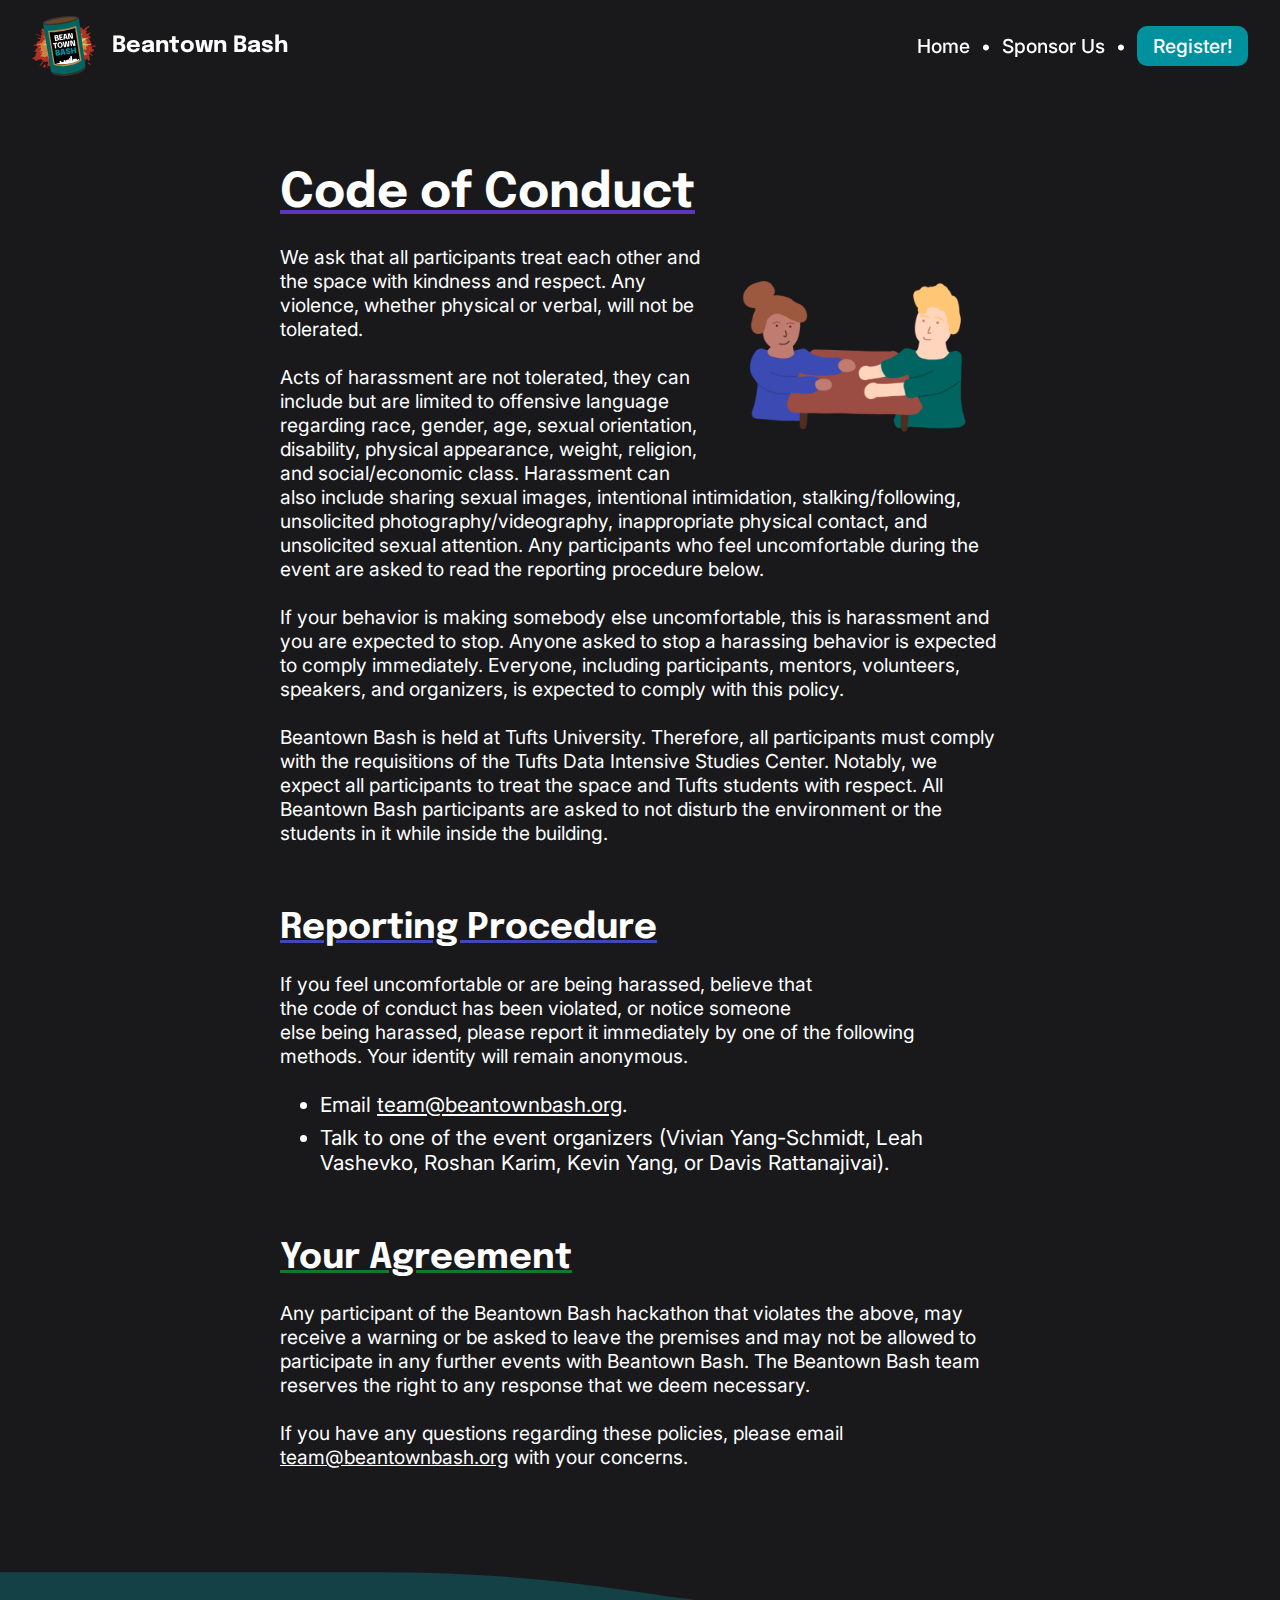
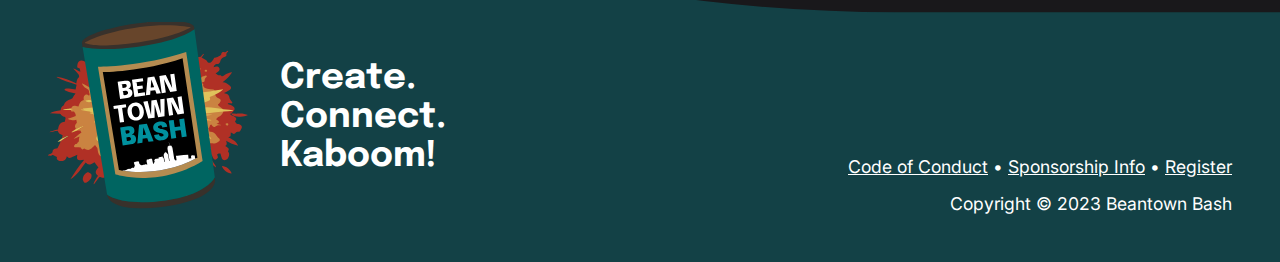
==== commit 3867c105: "Finish updating logo" ====
--- a/conduct.html
+++ b/conduct.html
@@ -388,7 +388,7 @@
                 <div id="header-logo" class="always-visible">
                     <!-- <img src="assets/images/logo2.png" alt="" /> -->
                     <svg
-                        viewBox="0 0 593 516"
+                        viewBox="0 0 1401 1313"
                         xmlns="http://www.w3.org/2000/svg"
                         version="1.1"
                     >
@@ -525,7 +525,7 @@
                         alt=""
                     /> -->
                     <svg
-                        viewBox="0 0 593 516"
+                        viewBox="0 0 1401 1313"
                         xmlns="http://www.w3.org/2000/svg"
                         version="1.1"
                         id="footer-logo"
